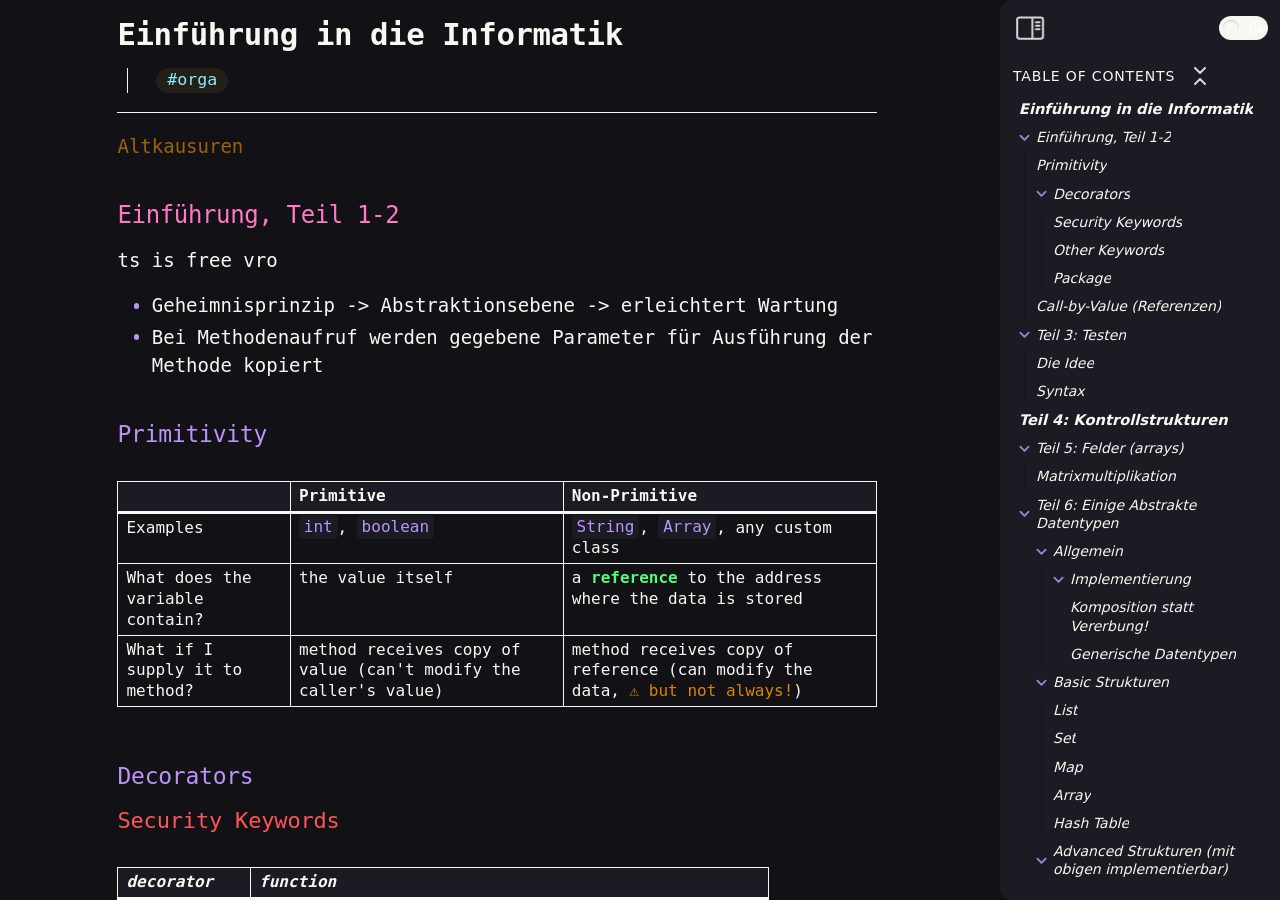
==== HTML Exports/260201/einführung-in-die-informatik.html @ 02cdfb34 "vault backup: 2026-02-01 22:22:24" ====
<!DOCTYPE html> <html lang="en"><head>
<title>Einführung in die Informatik</title>
<base href=".">
<meta name="pathname" content="einführung-in-die-informatik.html">
<meta name="description" content="index - Einführung in die Informatik">
<meta property="og:title" content="Einführung in die Informatik">
<meta property="og:description" content="index - Einführung in die Informatik">
<meta property="og:type" content="website">
<meta property="og:url" content="einführung-in-die-informatik.html">
<meta property="og:image" content="attachments/pasted-image-20260131162811.png">
<meta charset="UTF-8"><meta property="og:site_name" content="index"><meta name="viewport" content="width=device-width, initial-scale=1.0, user-scalable=yes, minimum-scale=1.0, maximum-scale=5.0"><link rel="alternate" type="application/rss+xml" title="RSS Feed" href="site-lib/rss.xml"><script async="" id="webpage-script" src="site-lib/scripts/webpage.js" onload="this.onload=null;this.setAttribute(&quot;loaded&quot;, &quot;true&quot;)"></script><link rel="icon" href="site-lib/media/favicon.ico"><link rel="stylesheet" href="site-lib/styles/obsidian.css"><link rel="stylesheet" href="site-lib/styles/theme.css"><link rel="preload" href="site-lib/styles/global-variable-styles.css" as="style" onload="this.onload=null;this.rel='stylesheet'"><noscript><link rel="stylesheet" href="site-lib/styles/global-variable-styles.css"></noscript><link rel="preload" href="site-lib/styles/main-styles.css" as="style" onload="this.onload=null;this.rel='stylesheet'"><noscript><link rel="stylesheet" href="site-lib/styles/main-styles.css"></noscript><style>body{--line-width:40em;--line-width-adaptive:40em;--file-line-width:40em;--sidebar-width:min(20em, 80vw);--collapse-arrow-size:11px;--tree-vertical-spacing:1.3em;--sidebar-margin:12px}:root{background-color:#202124}.sidebar{height:100%;font-size:14px;z-index:10;min-width:calc(var(--sidebar-width) + var(--divider-width-hover));max-width:calc(var(--sidebar-width) + var(--divider-width-hover));position:relative;overflow:hidden;overflow:clip;transition:min-width ease-in-out,max-width ease-in-out;transition-duration:.2s;contain:size}#left-sidebar{left:0}#right-sidebar{right:0}.sidebar.is-collapsed{min-width:0;max-width:0}.sidebar.floating{position:absolute}.sidebar .leaf-content{height:100%;min-width:calc(var(--sidebar-width) - var(--divider-width-hover));top:0;padding:var(--sidebar-margin);padding-top:4em;line-height:var(--line-height-tight);background-color:var(--background-secondary);transition:background-color,border-right,border-left,box-shadow;transition-duration:var(--color-fade-speed);transition-timing-function:ease-in-out;position:absolute;display:flex;flex-direction:column}.sidebar:not(.is-collapsed) .leaf-content{min-width:calc(max(100%,var(--sidebar-width)) - 3px);max-width:calc(max(100%,var(--sidebar-width)) - 3px)}#left-sidebar-content{left:0;border-top-right-radius:var(--radius-l);border-bottom-right-radius:var(--radius-l)}#right-sidebar-content{right:0;border-top-left-radius:var(--radius-l);border-bottom-left-radius:var(--radius-l)}.sidebar #left-sidebar-content,.sidebar #right-sidebar-content{contain:none!important;container-type:normal!important;animation:none!important}.sidebar:has(.leaf-content:empty):has(.topbar-content:empty){display:none}.sidebar-topbar{height:calc(2.3em + 2 * var(--sidebar-margin));width:var(--sidebar-width);padding:var(--sidebar-margin);z-index:1;position:fixed;display:flex;align-items:center;transition:width ease-in-out;transition-duration:inherit}.sidebar.is-collapsed .sidebar-topbar{width:calc(2.3em + var(--sidebar-margin) * 2)}.sidebar .sidebar-topbar.is-collapsed{width:0}#left-sidebar .sidebar-topbar{left:0;flex-direction:row;border-top-right-radius:var(--radius-l)}#right-sidebar .sidebar-topbar{right:0;flex-direction:row-reverse;border-top-left-radius:var(--radius-l)}#left-sidebar .topbar-content{margin-right:calc(2.3em + var(--sidebar-margin));flex-direction:row}#right-sidebar .topbar-content{margin-left:calc(2.3em + var(--sidebar-margin));flex-direction:row-reverse}.topbar-content{overflow:hidden visible;overflow:clip visible;width:100%;height:100%;display:flex;align-items:center;transition:inherit}.sidebar.is-collapsed .topbar-content{width:0;transition:inherit}.clickable-icon.sidebar-collapse-icon{background-color:transparent;color:var(--icon-color-focused);padding:2px!important;margin:0!important;height:100%!important;width:2.3em!important;margin-inline:0.14em!important;position:absolute}#left-sidebar .clickable-icon.sidebar-collapse-icon{transform:rotateY(180deg);right:var(--sidebar-margin)}#right-sidebar .clickable-icon.sidebar-collapse-icon{transform:rotateY(180deg);left:var(--sidebar-margin)}.clickable-icon.sidebar-collapse-icon svg.svg-icon{width:100%;height:100%}.feature-title{margin-left:1px;text-transform:uppercase;letter-spacing:.06em;margin-top:.75em;margin-bottom:.75em}.feature-header{display:flex;align-items:center;padding-top:0;font-size:1em;padding-left:0}body.floating-sidebars .sidebar{position:absolute}body{transition:background-color var(--color-fade-speed) ease-in-out}#navbar:not(:empty){display:flex;align-items:center;justify-content:space-between;padding:.5em 1em;width:100%}#main{display:flex;flex-direction:column;height:100%;width:100%;align-items:stretch;justify-content:center}#main-horizontal{display:flex;flex-direction:row;flex-grow:1;width:100%;align-items:stretch;justify-content:center}#center-content{flex-basis:100%;max-width:100%;width:100%;height:100%;display:flex;flex-direction:column;align-items:center;transition:opacity .2s ease-in-out;contain:inline-size}.hide{opacity:0!important;transition:opacity .2s ease-in-out;pointer-events:none}#center-content>.obsidian-document{padding-left:2em;padding-right:1em;margin-bottom:0;width:100%;width:-webkit-fill-available;width:-moz-available;width:fill-available;transition:background-color var(--color-fade-speed) ease-in-out;border-top-right-radius:var(--window-radius,var(--radius-m));border-top-left-radius:var(--window-radius,var(--radius-m));overflow-x:hidden!important;overflow-y:auto!important;display:flex!important;flex-direction:column!important;align-items:center!important;contain:inline-size}body #center-content>.obsidian-document>.markdown-preview-sizer{padding-bottom:80vh;width:100%;max-width:var(--line-width);flex-basis:var(--line-width);transition:background-color var(--color-fade-speed) ease-in-out;contain:inline-size}#center-content>.obsidian-document>div{width:100%!important;transition:background-color var(--color-fade-speed) ease-in-out;contain:inline-size}#center-content>.obsidian-document:not([data-type=markdown]).embed{display:flex;padding:1em;height:100%;width:100%;align-items:center;justify-content:center}#center-content>.obsidian-document:not([data-type=markdown]).embed>*{max-width:100%;max-height:100%;object-fit:contain}:not(h1,h2,h3,h4,h5,h6,li):has(> :is(.math,table)){overflow-x:auto!important}#center-content>.obsidian-document:not([data-type=markdown]){overflow-x:auto;contain:content;padding:0;margin:0;height:100%}.obsidian-document[data-type=attachment]{display:flex;flex-direction:column;align-items:center;justify-content:center;height:100%;width:100%}.obsidian-document[data-type=attachment]>*{outline:0;border:none;box-shadow:none}.obsidian-document[data-type=attachment] :is(img){max-width:90%;max-height:90%;object-fit:contain}.obsidian-document[data-type=attachment]>:is(audio){width:100%;max-width:min(90%,var(--line-width))}.obsidian-document[data-type=attachment]>:is(embed,iframe,video){width:100%;height:100%;max-width:100%;max-height:100%;object-fit:contain}.canvas-wrapper>:is(.header,.footer){z-index:100;position:absolute;display:flex;justify-content:center;flex-direction:column;width:100%;align-items:center}.scroll-highlight{position:absolute;width:100%;height:100%;pointer-events:none;z-index:1000;background-color:hsla(var(--color-accent-hsl),.25);opacity:0;padding:1em;inset:50%;translate:-50% -50%;border-radius:var(--radius-s)}</style><script defer="">async function loadIncludes(){let e=document.querySelectorAll("link[itemprop='include']");for(const t of e){let e=t.getAttribute("href");try{let o="";if(e.startsWith("https:")||e.startsWith("http:")||"file:"!=window.location.protocol){const n=await fetch(e);if(!n.ok){console.log("Could not include file: "+e),t?.remove();continue}o=await n.text()}else{const t=document.getElementById(btoa(encodeURI(e)));if(t){const e=JSON.parse(decodeURI(atob(t.getAttribute("value")??"")));o=e?.data??""}}let n=document.createRange().createContextualFragment(o);t.before(n),t.remove(),console.log("Included text: "+o),console.log("Included file: "+e)}catch(o){t?.remove(),console.log("Could not include file: "+e,o);continue}}}document.addEventListener("DOMContentLoaded",(()=>{loadIncludes()}));let isFileProtocol="file:"==location.protocol;function waitLoadScripts(e,t){let o=e.map((e=>document.getElementById(e+"-script")));!function e(n){let l=o[n],c=n+1;l?(l&&"true"!=l.getAttribute("loaded")||n<o.length&&e(c),n<o.length&&l.addEventListener("load",(()=>e(c)))):n<o.length?e(c):t()}(0)}</script></head><body class="publish css-settings-manager styled-scrollbars show-inline-title show-ribbon is-focused"><script defer="">let theme=localStorage.getItem("theme")||(window.matchMedia("(prefers-color-scheme: dark)").matches?"dark":"light");"dark"==theme?(document.body.classList.add("theme-dark"),document.body.classList.remove("theme-light")):(document.body.classList.add("theme-light"),document.body.classList.remove("theme-dark")),window.innerWidth<480?document.body.classList.add("is-phone"):window.innerWidth<768?document.body.classList.add("is-tablet"):window.innerWidth<1024?document.body.classList.add("is-small-screen"):document.body.classList.add("is-large-screen")</script><div class="parsed-feature-container" style="display: contents;"><link itemprop="include" href="site-lib/html/custom-head-content-content.html"></div><div id="main"><div id="navbar"></div><div id="main-horizontal"><div id="left-content" class="leaf" style="--sidebar-width: var(--sidebar-width-left);"><div id="left-sidebar" class="sidebar"><div class="sidebar-handle"></div><div class="sidebar-topbar"><div class="topbar-content"></div><div class="clickable-icon sidebar-collapse-icon"><svg xmlns="http://www.w3.org/2000/svg" width="100%" height="100%" viewBox="0 0 24 24" fill="none" stroke="currentColor" stroke-width="3" stroke-linecap="round" stroke-linejoin="round" class="svg-icon"><path d="M21 3H3C1.89543 3 1 3.89543 1 5V19C1 20.1046 1.89543 21 3 21H21C22.1046 21 23 20.1046 23 19V5C23 3.89543 22.1046 3 21 3Z"></path><path d="M10 4V20"></path><path d="M4 7H7"></path><path d="M4 10H7"></path><path d="M4 13H7"></path></svg></div></div><div class="sidebar-content-wrapper"><div id="left-sidebar-content" class="leaf-content"></div></div><script defer="">let ls = document.querySelector("#left-sidebar"); ls.classList.toggle("is-collapsed", window.innerWidth < 768); ls.style.setProperty("--sidebar-width", localStorage.getItem("sidebar-left-width"));</script></div></div><div id="center-content" class="leaf"><div class="obsidian-document markdown-preview-view markdown-rendered node-insert-event allow-fold-headings allow-fold-lists show-indentation-guide is-readable-line-width" data-type="markdown"><style id="MJX-CHTML-styles"></style><pre class="frontmatter language-yaml" style="display: none;"><code class="language-yaml is-loaded"><span class="token key atrule">tags</span><span class="token punctuation">:</span> orga
<span class="token key atrule">fertig</span><span class="token punctuation">:</span> <span class="token boolean important">false</span>
<span class="token key atrule">klausur</span><span class="token punctuation">:</span> <span class="token datetime number">2026-02-09T00:00:00.000Z</span>
<span class="token key atrule">moodle</span><span class="token punctuation">:</span> <span class="token string">"[[https://eidi.tum.sexy]]"</span>
<span class="token key atrule">semester</span><span class="token punctuation">:</span> <span class="token number">1</span></code><button class="copy-code-button"><svg xmlns="http://www.w3.org/2000/svg" width="24" height="24" viewBox="0 0 24 24" fill="none" stroke="currentColor" stroke-width="2" stroke-linecap="round" stroke-linejoin="round" class="svg-icon lucide-copy"><rect x="8" y="8" width="14" height="14" rx="2" ry="2"></rect><path d="M4 16c-1.1 0-2-.9-2-2V4c0-1.1.9-2 2-2h10c1.1 0 2 .9 2 2"></path></svg></button></pre><div class="markdown-preview-sizer markdown-preview-section"><div class="header"><h1 class="page-title heading inline-title" id="Einführung_in_die_Informatik_0">Einführung in die Informatik</h1><div class="data-bar"></div></div><div class="markdown-preview-pusher" style="width: 1px; height: 0.1px; margin-bottom: 0px;"></div><div class="el-p"><p dir="auto"><a data-href="Altkausuren" href="module/semester-1/eidi/altkausuren.html" class="internal-link" target="_self" rel="noopener nofollow">Altkausuren</a></p></div><div class="el-h1"><h1 data-heading="Einführung, Teil 1-2" dir="auto" class="heading" id="Einführung,_Teil_1-2_0"><span class="heading-collapse-indicator collapse-indicator collapse-icon"><svg xmlns="http://www.w3.org/2000/svg" width="24" height="24" viewBox="0 0 24 24" fill="none" stroke="currentColor" stroke-width="2" stroke-linecap="round" stroke-linejoin="round" class="svg-icon right-triangle"><path d="M3 8L12 17L21 8"></path></svg></span>Einführung, Teil 1-2</h1></div><div class="el-p"><p dir="auto">ts is free vro</p></div><div class="el-ul"><ul class="has-list-bullet">
<li data-line="0" dir="auto"><span class="list-bullet"></span>Geheimnisprinzip -&gt; Abstraktionsebene -&gt; erleichtert Wartung</li>
<li data-line="1" dir="auto"><span class="list-bullet"></span>Bei Methodenaufruf werden gegebene Parameter für Ausführung der Methode kopiert</li>
</ul></div><div class="el-h2"><h2 data-heading="Primitivity" dir="auto" class="heading" id="Primitivity_0"><span class="heading-collapse-indicator collapse-indicator collapse-icon"><svg xmlns="http://www.w3.org/2000/svg" width="24" height="24" viewBox="0 0 24 24" fill="none" stroke="currentColor" stroke-width="2" stroke-linecap="round" stroke-linejoin="round" class="svg-icon right-triangle"><path d="M3 8L12 17L21 8"></path></svg></span>Primitivity</h2></div><div class="el-table" dir="auto" style="overflow-x: auto;"><table>
<thead>
<tr>
<th dir="auto"></th>
<th dir="ltr">Primitive</th>
<th dir="ltr">Non-Primitive</th>
</tr>
</thead>
<tbody>
<tr>
<td dir="ltr">Examples</td>
<td dir="ltr"><code>int</code>, <code>boolean</code></td>
<td dir="ltr"><code>String</code>, <code>Array</code>, any custom class</td>
</tr>
<tr>
<td dir="ltr">What does the variable contain?</td>
<td dir="ltr">the value itself</td>
<td dir="ltr">a <strong>reference</strong> to the address where the data is stored</td>
</tr>
<tr>
<td dir="ltr">What if I supply it to method?</td>
<td dir="ltr">method receives copy of value (can't modify the caller's value)</td>
<td dir="ltr">method receives copy of reference (can modify the data, <a data-tooltip-position="top" aria-label="Call-by-Value (Referenzen)" data-href="#Call-by-Value (Referenzen)" href="einführung-in-die-informatik.html#Call-by-Value_(Referenzen)_0" class="internal-link" target="_self" rel="noopener nofollow">⚠️ but not always!</a>)</td>
</tr>
</tbody>
</table></div><div class="el-h2"><h2 data-heading="Decorators" dir="auto" class="heading" id="Decorators_0"><span class="heading-collapse-indicator collapse-indicator collapse-icon"><svg xmlns="http://www.w3.org/2000/svg" width="24" height="24" viewBox="0 0 24 24" fill="none" stroke="currentColor" stroke-width="2" stroke-linecap="round" stroke-linejoin="round" class="svg-icon right-triangle"><path d="M3 8L12 17L21 8"></path></svg></span>Decorators</h2></div><div class="el-h3"><h3 data-heading="Security Keywords" dir="auto" class="heading" id="Security_Keywords_0"><span class="heading-collapse-indicator collapse-indicator collapse-icon"><svg xmlns="http://www.w3.org/2000/svg" width="24" height="24" viewBox="0 0 24 24" fill="none" stroke="currentColor" stroke-width="2" stroke-linecap="round" stroke-linejoin="round" class="svg-icon right-triangle"><path d="M3 8L12 17L21 8"></path></svg></span>Security Keywords</h3></div><div class="el-table" dir="ltr" style="overflow-x: auto;"><table>
<thead>
<tr>
<th dir="ltr"><em>decorator</em></th>
<th dir="ltr"><em>function</em></th>
</tr>
</thead>
<tbody>
<tr>
<td dir="ltr"><code>public</code></td>
<td dir="ltr">accessible from everywhere</td>
</tr>
<tr>
<td dir="ltr"><code>private</code></td>
<td dir="ltr">accessible from within class</td>
</tr>
<tr>
<td dir="ltr"><code>protected</code></td>
<td dir="ltr">accessible from within class, subclasses and <a data-tooltip-position="top" aria-label="Package" data-href="#Package" href="einführung-in-die-informatik.html#Package_0" class="internal-link" target="_self" rel="noopener nofollow">package</a></td>
</tr>
<tr>
<td dir="ltr">[no keyword]</td>
<td dir="ltr">like <code>protected</code> but no access from outside <a data-tooltip-position="top" aria-label="Package" data-href="#Package" href="einführung-in-die-informatik.html#Package_0" class="internal-link" target="_self" rel="noopener nofollow">package</a></td>
</tr>
</tbody>
</table></div><div class="el-h3"><h3 data-heading="Other Keywords" dir="auto" class="heading" id="Other_Keywords_0"><span class="heading-collapse-indicator collapse-indicator collapse-icon"><svg xmlns="http://www.w3.org/2000/svg" width="24" height="24" viewBox="0 0 24 24" fill="none" stroke="currentColor" stroke-width="2" stroke-linecap="round" stroke-linejoin="round" class="svg-icon right-triangle"><path d="M3 8L12 17L21 8"></path></svg></span>Other Keywords</h3></div><div class="el-table" dir="ltr" style="overflow-x: auto;"><table>
<thead>
<tr>
<th dir="ltr"><em>decorator</em></th>
<th dir="ltr"><em>function</em></th>
</tr>
</thead>
<tbody>
<tr>
<td dir="ltr"><code>abstract</code></td>
<td dir="ltr">- methods declared without implementation<br>- classes that can never have objects (see also: <a data-tooltip-position="top" aria-label="Abstraktion/ Interface s" data-href="#Abstraktion/ Interface s" href="#Abstraktion/ Interface s" class="internal-link" target="_self" rel="noopener nofollow">Interfaces</a>)<br>- all classes that contain abstract methods <strong>must</strong> be abstract</td>
</tr>
<tr>
<td dir="ltr"><code>final</code></td>
<td dir="ltr">- for variables -&gt; constant values (can't be modified during runtime)<br>  - for <a data-tooltip-position="top" aria-label="Primitivity" data-href="#Primitivity" href="einführung-in-die-informatik.html#Primitivity_0" class="internal-link" target="_self" rel="noopener nofollow">non-primitives</a>, only the reference is <code>final</code>, not the data it points at<br>- for classes -&gt; cannot be&nbsp;<strong><a data-tooltip-position="top" aria-label="Abstraktion/ Interface s" data-href="#Abstraktion/ Interface s" href="#Abstraktion/ Interface s" class="internal-link" target="_self" rel="noopener nofollow">inherited</a></strong></td>
</tr>
</tbody>
</table></div><div class="el-h3"><h3 data-heading="Package" dir="auto" class="heading" id="Package_0"><span class="heading-collapse-indicator collapse-indicator collapse-icon"><svg xmlns="http://www.w3.org/2000/svg" width="24" height="24" viewBox="0 0 24 24" fill="none" stroke="currentColor" stroke-width="2" stroke-linecap="round" stroke-linejoin="round" class="svg-icon right-triangle"><path d="M3 8L12 17L21 8"></path></svg></span>Package</h3></div><div class="el-p"><p dir="auto">normalerweise file, aber gibt keyword für mehr</p></div><div class="el-h2"><h2 data-heading="Call-by-Value (Referenzen)" dir="auto" class="heading" id="Call-by-Value_(Referenzen)_0"><span class="heading-collapse-indicator collapse-indicator collapse-icon"><svg xmlns="http://www.w3.org/2000/svg" width="24" height="24" viewBox="0 0 24 24" fill="none" stroke="currentColor" stroke-width="2" stroke-linecap="round" stroke-linejoin="round" class="svg-icon right-triangle"><path d="M3 8L12 17L21 8"></path></svg></span>Call-by-Value (Referenzen)</h2></div><div class="el-p"><p dir="auto">Bei <a data-tooltip-position="top" aria-label="Primitivity" data-href="#Primitivity" href="einführung-in-die-informatik.html#Primitivity_0" class="internal-link" target="_self" rel="noopener nofollow">Non-Primitive</a> Methodenargumenten übergibt Java <strong>Kopien der Referenz</strong>. Modifizierung des Objekts (z.B. <code>arr[0]=1</code>) ändert das <strong>Original-Objekt im Heap</strong>. Reassignment der Variable auf (neues) Objekt (z.B. <code>arr = new int[1]</code>) ändert nur die <strong>lokale Kopie</strong> der Referenz und hat außen keine Auswirkung.</p></div><div class="el-h1"><h1 data-heading="Teil 3: Testen" dir="auto" class="heading" id="Teil_3_Testen_0"><span class="heading-collapse-indicator collapse-indicator collapse-icon"><svg xmlns="http://www.w3.org/2000/svg" width="24" height="24" viewBox="0 0 24 24" fill="none" stroke="currentColor" stroke-width="2" stroke-linecap="round" stroke-linejoin="round" class="svg-icon right-triangle"><path d="M3 8L12 17L21 8"></path></svg></span>Teil 3: Testen</h1></div><div class="el-h2"><h2 data-heading="Die Idee" dir="auto" class="heading" id="Die_Idee_0"><span class="heading-collapse-indicator collapse-indicator collapse-icon"><svg xmlns="http://www.w3.org/2000/svg" width="24" height="24" viewBox="0 0 24 24" fill="none" stroke="currentColor" stroke-width="2" stroke-linecap="round" stroke-linejoin="round" class="svg-icon right-triangle"><path d="M3 8L12 17L21 8"></path></svg></span>Die Idee</h2></div><div class="el-p"><p dir="auto">Die Idee (bei Unit-Tests, eigentlich gibts auch noch andere wie z.B. Implementation Tests aber nicht Stoff) ist folgende:<br>
Wir zerhacken unseren Code in die minimalen Bestandteile, idealerweise Funktionen ohne Side-Effects (nur Input und Output) und schreiben für jeden Tests, bei denen wir Inputs providen und einen bestimmten Output dafür erwarten. So wissen wir direkt, wo genau der Fehler liegt. Wir schreiben sowohl Tests für das <strong>Base-Case</strong> (erwartbare Inputs), als auch für <strong>Edge Cases</strong> (weniger erwartbare Inputs). Eine gute Weise die Test-Cases zu strukturieren sind sogenannte Testklassen, bei denen man mit einer Reihe von Fallunterscheidungen alle möglichen Kombinationen und so alle Situationen abdeckt.</p></div><div class="el-div"><div data-callout-metadata="" data-callout-fold="" data-callout="info" class="callout"><div class="callout-title" dir="auto"><div class="callout-icon"><svg xmlns="http://www.w3.org/2000/svg" width="24" height="24" viewBox="0 0 24 24" fill="none" stroke="currentColor" stroke-width="2" stroke-linecap="round" stroke-linejoin="round" class="svg-icon lucide-info"><circle cx="12" cy="12" r="10"></circle><path d="M12 16v-4"></path><path d="M12 8h.01"></path></svg></div><div class="callout-title-inner">Welcome to Reality</div></div><div class="callout-content">
<p dir="auto">Meistens geht das mit dem Zerhacken nicht so schön, weil viele Methoden in der echten Welt inheränt Side-Effects haben (außer man ist auf Hascell-FP-Trip). Ich muss z.B. auf Arbeit oft Unit Tests schreiben für Methoden die auf ne DB zugreifen. Oder die Methode ist abgesehen von den Parametern noch von anderem Stuff abhängig, wie z.B. Datum. Hier braucht man dann Mocking, wodurch man versucht, möglichst nur die Methode im Test zu testen und alles andere zu imitieren und damit abzuschotten.</p>
</div></div></div><div class="el-h2"><h2 data-heading="Syntax" dir="auto" class="heading" id="Syntax_0"><span class="heading-collapse-indicator collapse-indicator collapse-icon"><svg xmlns="http://www.w3.org/2000/svg" width="24" height="24" viewBox="0 0 24 24" fill="none" stroke="currentColor" stroke-width="2" stroke-linecap="round" stroke-linejoin="round" class="svg-icon right-triangle"><path d="M3 8L12 17L21 8"></path></svg></span>Syntax</h2></div><div class="el-pre"><pre><code data-line="0">@Test                                 // Test annotation
public void testSortLengths(){
	// Tests for Bit-Flip-Protection
    int a = 6;
    int b = 7;
    int c = a+b;
    assertEquals(c,13);               // assert-Keyword (there's a bunch)
}
</code><button class="copy-code-button"><svg xmlns="http://www.w3.org/2000/svg" width="24" height="24" viewBox="0 0 24 24" fill="none" stroke="currentColor" stroke-width="2" stroke-linecap="round" stroke-linejoin="round" class="svg-icon lucide-copy"><rect x="8" y="8" width="14" height="14" rx="2" ry="2"></rect><path d="M4 16c-1.1 0-2-.9-2-2V4c0-1.1.9-2 2-2h10c1.1 0 2 .9 2 2"></path></svg></button></pre></div><div class="el-div"><div data-callout-metadata="" data-callout-fold="" data-callout="danger" class="callout"><div class="callout-title" dir="auto"><div class="callout-icon"><svg xmlns="http://www.w3.org/2000/svg" width="24" height="24" viewBox="0 0 24 24" fill="none" stroke="currentColor" stroke-width="2" stroke-linecap="round" stroke-linejoin="round" class="svg-icon lucide-zap"><path d="M4 14a1 1 0 0 1-.78-1.63l9.9-10.2a.5.5 0 0 1 .86.46l-1.92 6.02A1 1 0 0 0 13 10h7a1 1 0 0 1 .78 1.63l-9.9 10.2a.5.5 0 0 1-.86-.46l1.92-6.02A1 1 0 0 0 11 14z"></path></svg></div><div class="callout-title-inner">Niemals <a data-tooltip-position="top" aria-label="Primitivity" data-href="#Primitivity" href="einführung-in-die-informatik.html#Primitivity_0" class="internal-link" target="_self" rel="noopener nofollow">Non-Primitives</a> mit <code>==</code> oder <code>assertEquals</code> vergleichen!</div></div><div class="callout-content">
<p dir="auto">Dann vergleichst du nur deren Referenzen du <mark>Dulli</mark>. Mach einfach <code>assert(true, obj1.equals(obj2))</code> du <mark>Dulli</mark>.</p>
</div></div></div><div class="el-h1"><h1 data-heading="Teil 4: Kontrollstrukturen" dir="auto" class="heading" id="Teil_4_Kontrollstrukturen_0"><span class="heading-collapse-indicator collapse-indicator collapse-icon"><svg xmlns="http://www.w3.org/2000/svg" width="24" height="24" viewBox="0 0 24 24" fill="none" stroke="currentColor" stroke-width="2" stroke-linecap="round" stroke-linejoin="round" class="svg-icon right-triangle"><path d="M3 8L12 17L21 8"></path></svg></span>Teil 4: Kontrollstrukturen</h1></div><div class="el-p"><p dir="auto">broooo free</p></div><div class="el-h1"><h1 data-heading="Teil 5: Felder (arrays)" dir="auto" class="heading" id="Teil_5_Felder_(arrays)_0"><span class="heading-collapse-indicator collapse-indicator collapse-icon"><svg xmlns="http://www.w3.org/2000/svg" width="24" height="24" viewBox="0 0 24 24" fill="none" stroke="currentColor" stroke-width="2" stroke-linecap="round" stroke-linejoin="round" class="svg-icon right-triangle"><path d="M3 8L12 17L21 8"></path></svg></span>Teil 5: Felder (arrays)</h1></div><div class="el-p"><p dir="auto">auch free außer</p></div><div class="el-h2"><h2 data-heading="Matrixmultiplikation" dir="auto" class="heading" id="Matrixmultiplikation_0"><span class="heading-collapse-indicator collapse-indicator collapse-icon"><svg xmlns="http://www.w3.org/2000/svg" width="24" height="24" viewBox="0 0 24 24" fill="none" stroke="currentColor" stroke-width="2" stroke-linecap="round" stroke-linejoin="round" class="svg-icon right-triangle"><path d="M3 8L12 17L21 8"></path></svg></span>Matrixmultiplikation</h2></div><div class="el-pre"><pre><code data-line="0">for i in zeilen:
	for j in spalten:
		skalarprodukt(i,j)
		
skalarprodukt(a,b):
	for i,j in a,b:
		output+= i*j
</code><button class="copy-code-button"><svg xmlns="http://www.w3.org/2000/svg" width="24" height="24" viewBox="0 0 24 24" fill="none" stroke="currentColor" stroke-width="2" stroke-linecap="round" stroke-linejoin="round" class="svg-icon lucide-copy"><rect x="8" y="8" width="14" height="14" rx="2" ry="2"></rect><path d="M4 16c-1.1 0-2-.9-2-2V4c0-1.1.9-2 2-2h10c1.1 0 2 .9 2 2"></path></svg></button></pre></div><div class="el-h1"><h1 data-heading="Teil 6: Einige Abstrakte Datentypen" dir="auto" class="heading" id="Teil_6_Einige_Abstrakte_Datentypen_0"><span class="heading-collapse-indicator collapse-indicator collapse-icon"><svg xmlns="http://www.w3.org/2000/svg" width="24" height="24" viewBox="0 0 24 24" fill="none" stroke="currentColor" stroke-width="2" stroke-linecap="round" stroke-linejoin="round" class="svg-icon right-triangle"><path d="M3 8L12 17L21 8"></path></svg></span>Teil 6: Einige Abstrakte Datentypen</h1></div><div class="el-h2"><h2 data-heading="Allgemein" dir="auto" class="heading" id="Allgemein_0"><span class="heading-collapse-indicator collapse-indicator collapse-icon"><svg xmlns="http://www.w3.org/2000/svg" width="24" height="24" viewBox="0 0 24 24" fill="none" stroke="currentColor" stroke-width="2" stroke-linecap="round" stroke-linejoin="round" class="svg-icon right-triangle"><path d="M3 8L12 17L21 8"></path></svg></span>Allgemein</h2></div><div class="el-h3"><h3 data-heading="Implementierung" dir="auto" class="heading" id="Implementierung_0"><span class="heading-collapse-indicator collapse-indicator collapse-icon"><svg xmlns="http://www.w3.org/2000/svg" width="24" height="24" viewBox="0 0 24 24" fill="none" stroke="currentColor" stroke-width="2" stroke-linecap="round" stroke-linejoin="round" class="svg-icon right-triangle"><path d="M3 8L12 17L21 8"></path></svg></span>Implementierung</h3></div><div class="el-h4"><h4 data-heading="Komposition statt Vererbung!" dir="auto" class="heading" id="Komposition_statt_Vererbung!_0"><span class="heading-collapse-indicator collapse-indicator collapse-icon"><svg xmlns="http://www.w3.org/2000/svg" width="24" height="24" viewBox="0 0 24 24" fill="none" stroke="currentColor" stroke-width="2" stroke-linecap="round" stroke-linejoin="round" class="svg-icon right-triangle"><path d="M3 8L12 17L21 8"></path></svg></span>Komposition statt Vererbung!</h4></div><div class="el-p"><p dir="auto">Wird eine Datenstruktur A durch Nutzung einer anderen Struktur B implementiert, ist <strong>Vererbung (<code>A extends B</code>) suboptimal</strong>, da B nicht <strong>gekapselt</strong> bleibt (Bsp: <code>Stack extends ArrayList</code> erbt <code>add(0,x)</code>, was <strong>LIFO bricht</strong>). Durch <strong>Komposition</strong> (B als Attribut) bleibt man <strong>flexibel</strong>, falls B später gegen eine andere Struktur ausgetauscht werden soll.</p></div><div class="el-h4"><h4 data-heading="Generische Datentypen" dir="auto" class="heading" id="Generische_Datentypen_0"><span class="heading-collapse-indicator collapse-indicator collapse-icon"><svg xmlns="http://www.w3.org/2000/svg" width="24" height="24" viewBox="0 0 24 24" fill="none" stroke="currentColor" stroke-width="2" stroke-linecap="round" stroke-linejoin="round" class="svg-icon right-triangle"><path d="M3 8L12 17L21 8"></path></svg></span>Generische Datentypen</h4></div><div class="el-p"><p dir="auto">Die generische Form <strong><code>A&lt;B&gt;</code></strong> macht primär dann Sinn, wenn B den <strong>Typ der in A gespeicherten Elemente</strong> definiert (z.B. eine Liste von B-Objekten).</p></div><div class="el-h2"><h2 data-heading="Basic Strukturen" dir="auto" class="heading" id="Basic_Strukturen_0"><span class="heading-collapse-indicator collapse-indicator collapse-icon"><svg xmlns="http://www.w3.org/2000/svg" width="24" height="24" viewBox="0 0 24 24" fill="none" stroke="currentColor" stroke-width="2" stroke-linecap="round" stroke-linejoin="round" class="svg-icon right-triangle"><path d="M3 8L12 17L21 8"></path></svg></span>Basic Strukturen</h2></div><div class="el-p"><p dir="auto"><a data-href="Collections" href="module/semester-1/eidi/collections.html" class="internal-link" target="_self" rel="noopener nofollow">Collections</a></p></div><div class="el-h3"><h3 data-heading="List" dir="auto" class="heading" id="List_0"><span class="heading-collapse-indicator collapse-indicator collapse-icon"><svg xmlns="http://www.w3.org/2000/svg" width="24" height="24" viewBox="0 0 24 24" fill="none" stroke="currentColor" stroke-width="2" stroke-linecap="round" stroke-linejoin="round" class="svg-icon right-triangle"><path d="M3 8L12 17L21 8"></path></svg></span>List</h3></div><div class="el-p"><p dir="auto"><a data-href="Linked List" href="module/semester-1/eidi/linked-list.html" class="internal-link" target="_self" rel="noopener nofollow">Linked List</a></p></div><div class="el-h3"><h3 data-heading="Set" dir="auto" class="heading" id="Set_0"><span class="heading-collapse-indicator collapse-indicator collapse-icon"><svg xmlns="http://www.w3.org/2000/svg" width="24" height="24" viewBox="0 0 24 24" fill="none" stroke="currentColor" stroke-width="2" stroke-linecap="round" stroke-linejoin="round" class="svg-icon right-triangle"><path d="M3 8L12 17L21 8"></path></svg></span>Set</h3></div><div class="el-h3"><h3 data-heading="Map" dir="auto" class="heading" id="Map_0"><span class="heading-collapse-indicator collapse-indicator collapse-icon"><svg xmlns="http://www.w3.org/2000/svg" width="24" height="24" viewBox="0 0 24 24" fill="none" stroke="currentColor" stroke-width="2" stroke-linecap="round" stroke-linejoin="round" class="svg-icon right-triangle"><path d="M3 8L12 17L21 8"></path></svg></span>Map</h3></div><div class="el-h3"><h3 data-heading="[[Array]]" dir="auto" class="heading" id="[[Array]]_0"><span class="heading-collapse-indicator collapse-indicator collapse-icon"><svg xmlns="http://www.w3.org/2000/svg" width="24" height="24" viewBox="0 0 24 24" fill="none" stroke="currentColor" stroke-width="2" stroke-linecap="round" stroke-linejoin="round" class="svg-icon right-triangle"><path d="M3 8L12 17L21 8"></path></svg></span><a data-href="Array" href="module/semester-1/eidi/array.html" class="internal-link" target="_self" rel="noopener nofollow">Array</a></h3></div><div class="el-h3"><h3 data-heading="[[Hash Table]]" dir="auto" class="heading" id="[[Hash_Table]]_0"><span class="heading-collapse-indicator collapse-indicator collapse-icon"><svg xmlns="http://www.w3.org/2000/svg" width="24" height="24" viewBox="0 0 24 24" fill="none" stroke="currentColor" stroke-width="2" stroke-linecap="round" stroke-linejoin="round" class="svg-icon right-triangle"><path d="M3 8L12 17L21 8"></path></svg></span><a data-href="Hash Table" href="module/semester-1/eidi/hash-table.html" class="internal-link" target="_self" rel="noopener nofollow">Hash Table</a></h3></div><div class="el-h2"><h2 data-heading="Advanced Strukturen (mit [[#Basic Strukturen|obigen]] implementierbar)" dir="auto" class="heading" id="Advanced_Strukturen_(mit_[[#Basic_Strukturen|obigen]]_implementierbar)_0"><span class="heading-collapse-indicator collapse-indicator collapse-icon"><svg xmlns="http://www.w3.org/2000/svg" width="24" height="24" viewBox="0 0 24 24" fill="none" stroke="currentColor" stroke-width="2" stroke-linecap="round" stroke-linejoin="round" class="svg-icon right-triangle"><path d="M3 8L12 17L21 8"></path></svg></span>Advanced Strukturen (mit <a data-tooltip-position="top" aria-label="Basic Strukturen" data-href="#Basic Strukturen" href="einführung-in-die-informatik.html#Basic_Strukturen_0" class="internal-link" target="_self" rel="noopener nofollow">obigen</a> implementierbar)</h2></div><div class="el-h3"><h3 data-heading="[[Queue]] (FIFO)" dir="auto" class="heading" id="[[Queue]]_(FIFO)_0"><span class="heading-collapse-indicator collapse-indicator collapse-icon"><svg xmlns="http://www.w3.org/2000/svg" width="24" height="24" viewBox="0 0 24 24" fill="none" stroke="currentColor" stroke-width="2" stroke-linecap="round" stroke-linejoin="round" class="svg-icon right-triangle"><path d="M3 8L12 17L21 8"></path></svg></span><a data-href="Queue" href="module/semester-1/eidi/queue.html" class="internal-link" target="_self" rel="noopener nofollow">Queue</a> (FIFO)</h3></div><div class="el-h4"><h4 data-heading="[[Buffers]]" dir="auto" class="heading" id="[[Buffers]]_0"><span class="heading-collapse-indicator collapse-indicator collapse-icon"><svg xmlns="http://www.w3.org/2000/svg" width="24" height="24" viewBox="0 0 24 24" fill="none" stroke="currentColor" stroke-width="2" stroke-linecap="round" stroke-linejoin="round" class="svg-icon right-triangle"><path d="M3 8L12 17L21 8"></path></svg></span><a data-href="Buffers" href="module/semester-1/eidi/buffers.html" class="internal-link" target="_self" rel="noopener nofollow">Buffers</a></h4></div><div class="el-h5"><h5 data-heading="RingBuffer" dir="auto" class="heading" id="RingBuffer_0"><span class="heading-collapse-indicator collapse-indicator collapse-icon"><svg xmlns="http://www.w3.org/2000/svg" width="24" height="24" viewBox="0 0 24 24" fill="none" stroke="currentColor" stroke-width="2" stroke-linecap="round" stroke-linejoin="round" class="svg-icon right-triangle"><path d="M3 8L12 17L21 8"></path></svg></span>RingBuffer</h5></div><div class="el-h3"><h3 data-heading="[[Stack]] (LIFO)" dir="auto" class="heading" id="[[Stack]]_(LIFO)_0"><span class="heading-collapse-indicator collapse-indicator collapse-icon"><svg xmlns="http://www.w3.org/2000/svg" width="24" height="24" viewBox="0 0 24 24" fill="none" stroke="currentColor" stroke-width="2" stroke-linecap="round" stroke-linejoin="round" class="svg-icon right-triangle"><path d="M3 8L12 17L21 8"></path></svg></span><a data-href="Stack" href="module/semester-1/eidi/stack.html" class="internal-link" target="_self" rel="noopener nofollow">Stack</a> (LIFO)</h3></div><div class="el-h2"><h2 data-heading="Sorting Algs" dir="auto" class="heading" id="Sorting_Algs_0"><span class="heading-collapse-indicator collapse-indicator collapse-icon"><svg xmlns="http://www.w3.org/2000/svg" width="24" height="24" viewBox="0 0 24 24" fill="none" stroke="currentColor" stroke-width="2" stroke-linecap="round" stroke-linejoin="round" class="svg-icon right-triangle"><path d="M3 8L12 17L21 8"></path></svg></span>Sorting Algs</h2></div><div class="el-h3"><h3 data-heading="[[Bubble Sort]]" dir="auto" class="heading" id="[[Bubble_Sort]]_0"><span class="heading-collapse-indicator collapse-indicator collapse-icon"><svg xmlns="http://www.w3.org/2000/svg" width="24" height="24" viewBox="0 0 24 24" fill="none" stroke="currentColor" stroke-width="2" stroke-linecap="round" stroke-linejoin="round" class="svg-icon right-triangle"><path d="M3 8L12 17L21 8"></path></svg></span><a data-href="Bubble Sort" href="module/semester-1/eidi/bubble-sort.html" class="internal-link" target="_self" rel="noopener nofollow">Bubble Sort</a></h3></div><div class="el-h4"><h4 data-heading="[[Radix Sort]]" dir="auto" class="heading" id="[[Radix_Sort]]_0"><span class="heading-collapse-indicator collapse-indicator collapse-icon"><svg xmlns="http://www.w3.org/2000/svg" width="24" height="24" viewBox="0 0 24 24" fill="none" stroke="currentColor" stroke-width="2" stroke-linecap="round" stroke-linejoin="round" class="svg-icon right-triangle"><path d="M3 8L12 17L21 8"></path></svg></span><a data-href="Radix Sort" href="module/semester-1/eidi/radix-sort.html" class="internal-link" target="_self" rel="noopener nofollow">Radix Sort</a></h4></div><div class="el-h4"><h4 data-heading="[[Insertion Sort]]" dir="auto" class="heading" id="[[Insertion_Sort]]_0"><span class="heading-collapse-indicator collapse-indicator collapse-icon"><svg xmlns="http://www.w3.org/2000/svg" width="24" height="24" viewBox="0 0 24 24" fill="none" stroke="currentColor" stroke-width="2" stroke-linecap="round" stroke-linejoin="round" class="svg-icon right-triangle"><path d="M3 8L12 17L21 8"></path></svg></span><a data-href="Insertion Sort" href="module/semester-1/eidi/insertion-sort.html" class="internal-link" target="_self" rel="noopener nofollow">Insertion Sort</a></h4></div><div class="el-h4"><h4 data-heading="[[Merge Sort]]" dir="auto" class="heading" id="[[Merge_Sort]]_0"><span class="heading-collapse-indicator collapse-indicator collapse-icon"><svg xmlns="http://www.w3.org/2000/svg" width="24" height="24" viewBox="0 0 24 24" fill="none" stroke="currentColor" stroke-width="2" stroke-linecap="round" stroke-linejoin="round" class="svg-icon right-triangle"><path d="M3 8L12 17L21 8"></path></svg></span><a data-href="Merge Sort" href="module/semester-1/eidi/merge-sort.html" class="internal-link" target="_self" rel="noopener nofollow">Merge Sort</a></h4></div><div class="el-h4"><h4 data-heading="[[Selection Sort]]" dir="auto" class="heading" id="[[Selection_Sort]]_0"><span class="heading-collapse-indicator collapse-indicator collapse-icon"><svg xmlns="http://www.w3.org/2000/svg" width="24" height="24" viewBox="0 0 24 24" fill="none" stroke="currentColor" stroke-width="2" stroke-linecap="round" stroke-linejoin="round" class="svg-icon right-triangle"><path d="M3 8L12 17L21 8"></path></svg></span><a data-href="Selection Sort" href="module/semester-1/eidi/selection-sort.html" class="internal-link" target="_self" rel="noopener nofollow">Selection Sort</a></h4></div><div class="el-h1"><h1 data-heading="Teil 7: Objektorientierung" dir="auto" class="heading" id="Teil_7_Objektorientierung_0"><span class="heading-collapse-indicator collapse-indicator collapse-icon"><svg xmlns="http://www.w3.org/2000/svg" width="24" height="24" viewBox="0 0 24 24" fill="none" stroke="currentColor" stroke-width="2" stroke-linecap="round" stroke-linejoin="round" class="svg-icon right-triangle"><path d="M3 8L12 17L21 8"></path></svg></span>Teil 7: Objektorientierung</h1></div><div class="el-h2"><h2 data-heading="Vererbung" dir="auto" class="heading" id="Vererbung_0"><span class="heading-collapse-indicator collapse-indicator collapse-icon"><svg xmlns="http://www.w3.org/2000/svg" width="24" height="24" viewBox="0 0 24 24" fill="none" stroke="currentColor" stroke-width="2" stroke-linecap="round" stroke-linejoin="round" class="svg-icon right-triangle"><path d="M3 8L12 17L21 8"></path></svg></span>Vererbung</h2></div><div class="el-h2"><h2 data-heading="Polymorphie!" dir="auto" class="heading" id="Polymorphie!_0"><span class="heading-collapse-indicator collapse-indicator collapse-icon"><svg xmlns="http://www.w3.org/2000/svg" width="24" height="24" viewBox="0 0 24 24" fill="none" stroke="currentColor" stroke-width="2" stroke-linecap="round" stroke-linejoin="round" class="svg-icon right-triangle"><path d="M3 8L12 17L21 8"></path></svg></span>Polymorphie!</h2></div><div class="el-p"><p dir="auto"><a data-href="Polymorphie.pdf" href="module/semester-1/eidi/polymorphie.html" class="internal-link" target="_self" rel="noopener nofollow">Polymorphie.pdf</a><br>
<a data-href="Polymorphism" href="module/semester-1/eidi/polymorphism.html" class="internal-link" target="_self" rel="noopener nofollow">Polymorphism</a></p></div><div class="el-h3"><h3 data-heading="Statischer vs. Dynamischer Typ" dir="auto" class="heading" id="Statischer_vs._Dynamischer_Typ_0"><span class="heading-collapse-indicator collapse-indicator collapse-icon"><svg xmlns="http://www.w3.org/2000/svg" width="24" height="24" viewBox="0 0 24 24" fill="none" stroke="currentColor" stroke-width="2" stroke-linecap="round" stroke-linejoin="round" class="svg-icon right-triangle"><path d="M3 8L12 17L21 8"></path></svg></span>Statischer vs. Dynamischer Typ</h3></div><div class="el-p"><p dir="auto">Der <strong>statische Typ</strong> bestimmt die sichtbaren <strong><a data-tooltip-position="top" aria-label="Methodensignatur" data-href="#Methodensignatur" href="einführung-in-die-informatik.html#Methodensignatur_0" class="internal-link" target="_self" rel="noopener nofollow">Methodensignaturen</a></strong> für den Compiler; der <strong>dynamische Typ</strong> bestimmt die ausgeführte <strong>Implementierung</strong> der JVM.</p></div><div class="el-h3"><h3 data-heading="Methodensignatur" dir="auto" class="heading" id="Methodensignatur_0"><span class="heading-collapse-indicator collapse-indicator collapse-icon"><svg xmlns="http://www.w3.org/2000/svg" width="24" height="24" viewBox="0 0 24 24" fill="none" stroke="currentColor" stroke-width="2" stroke-linecap="round" stroke-linejoin="round" class="svg-icon right-triangle"><path d="M3 8L12 17L21 8"></path></svg></span>Methodensignatur</h3></div><div class="el-p"><p dir="auto">Name (nicht Return-Type), Parametertypen und Reihenfolge (nicht Namen)<br>
aka <mark>public static int</mark> <strong>method</strong>(<strong>String </strong><mark>hallo,</mark> <strong>int</strong> <mark>hallo</mark>)</p></div><div class="el-h3"><h3 data-heading="Generics &amp; Bounds" dir="auto" class="heading" id="Generics_&amp;_Bounds_0"><span class="heading-collapse-indicator collapse-indicator collapse-icon"><svg xmlns="http://www.w3.org/2000/svg" width="24" height="24" viewBox="0 0 24 24" fill="none" stroke="currentColor" stroke-width="2" stroke-linecap="round" stroke-linejoin="round" class="svg-icon right-triangle"><path d="M3 8L12 17L21 8"></path></svg></span>Generics &amp; Bounds</h3></div><div class="el-p"><p dir="auto">Bei <code>A&lt;U extends C&gt;</code> ist die Konstruktion <strong><code>new A&lt;C&gt;()</code></strong> erlaubt, da für die Typprüfung und Generics <strong>jede Klasse als Subtyp ihrer selbst</strong> betrachtet wird.</p></div><div class="el-h3"><h3 data-heading="Ambiguity Error" dir="auto" class="heading" id="Ambiguity_Error_0"><span class="heading-collapse-indicator collapse-indicator collapse-icon"><svg xmlns="http://www.w3.org/2000/svg" width="24" height="24" viewBox="0 0 24 24" fill="none" stroke="currentColor" stroke-width="2" stroke-linecap="round" stroke-linejoin="round" class="svg-icon right-triangle"><path d="M3 8L12 17L21 8"></path></svg></span>Ambiguity Error</h3></div><div class="el-p"><p dir="auto">Ein <strong>Compile-Fehler</strong>, wenn der Compiler bei überladenen Methoden <strong>keine eindeutige Signatur</strong> als "besten Match" bestimmen kann.</p></div><div class="el-h3"><h3 data-heading="Casting" dir="auto" class="heading" id="Casting_0"><span class="heading-collapse-indicator collapse-indicator collapse-icon"><svg xmlns="http://www.w3.org/2000/svg" width="24" height="24" viewBox="0 0 24 24" fill="none" stroke="currentColor" stroke-width="2" stroke-linecap="round" stroke-linejoin="round" class="svg-icon right-triangle"><path d="M3 8L12 17L21 8"></path></svg></span>Casting</h3></div><div class="el-pre"><pre class="language-java"><code data-line="0" class="language-java is-loaded">oldStaticType object <span class="token operator">=</span> <span class="token keyword">new</span> <span class="token function">dynamicType</span><span class="token punctuation">(</span><span class="token punctuation">)</span><span class="token punctuation">;</span>
newStaticType object <span class="token operator">=</span> <span class="token punctuation">(</span>newStaticType<span class="token punctuation">)</span> object<span class="token punctuation">;</span>
</code><button class="copy-code-button"><svg xmlns="http://www.w3.org/2000/svg" width="24" height="24" viewBox="0 0 24 24" fill="none" stroke="currentColor" stroke-width="2" stroke-linecap="round" stroke-linejoin="round" class="svg-icon lucide-copy"><rect x="8" y="8" width="14" height="14" rx="2" ry="2"></rect><path d="M4 16c-1.1 0-2-.9-2-2V4c0-1.1.9-2 2-2h10c1.1 0 2 .9 2 2"></path></svg></button></pre></div><div class="el-p"><p dir="auto">Erstellt ein neues Objekt mit dem alten <strong>dynamischen</strong> und dem in Klammern angegebenen neuen <strong>statischen</strong> Typ.<br>
Ein <strong>Upcast</strong> (von extender auf extendee) schränkt die <strong>Sichtbarkeit</strong> auf Methoden ein, die im <strong>statischen Zieltyp</strong> deklariert sind.</p></div><div class="el-h2"><h2 data-heading="Abstraktion/[[Interface]]s" dir="auto" class="heading" id="Abstraktion/[[Interface]]s_0"><span class="heading-collapse-indicator collapse-indicator collapse-icon"><svg xmlns="http://www.w3.org/2000/svg" width="24" height="24" viewBox="0 0 24 24" fill="none" stroke="currentColor" stroke-width="2" stroke-linecap="round" stroke-linejoin="round" class="svg-icon right-triangle"><path d="M3 8L12 17L21 8"></path></svg></span>Abstraktion/<a data-href="Interface" href="module/semester-1/eidi/interface.html" class="internal-link" target="_self" rel="noopener nofollow">Interface</a>s</h2></div><div class="el-p"><p dir="auto"><span alt="Pasted image 20260131162811.png" src="attachments/pasted-image-20260131162811.png" class="internal-embed media-embed image-embed is-loaded" target="_self" style="width: 500px; max-width: 100%;"><img alt="Pasted image 20260131162811.png" src="attachments/pasted-image-20260131162811.png" target="_self" style="width: 500px; max-width: 100%;"></span></p></div><div class="el-h2"><h2 data-heading="Enums" dir="auto" class="heading" id="Enums_0"><span class="heading-collapse-indicator collapse-indicator collapse-icon"><svg xmlns="http://www.w3.org/2000/svg" width="24" height="24" viewBox="0 0 24 24" fill="none" stroke="currentColor" stroke-width="2" stroke-linecap="round" stroke-linejoin="round" class="svg-icon right-triangle"><path d="M3 8L12 17L21 8"></path></svg></span>Enums</h2></div><div class="el-h1"><h1 data-heading="[[#Teil 8: Rekursion]]" dir="auto" class="heading" id="[[#Teil_8_Rekursion]]_0"><span class="heading-collapse-indicator collapse-indicator collapse-icon"><svg xmlns="http://www.w3.org/2000/svg" width="24" height="24" viewBox="0 0 24 24" fill="none" stroke="currentColor" stroke-width="2" stroke-linecap="round" stroke-linejoin="round" class="svg-icon right-triangle"><path d="M3 8L12 17L21 8"></path></svg></span><a data-href="#Teil 8: Rekursion" href="#Teil 8: Rekursion" class="internal-link" target="_self" rel="noopener nofollow">Teil 8: Rekursion</a></h1></div><div class="el-p"><p dir="auto">rekursion schmekursion sag ich immer</p></div><div class="el-ul"><ul class="has-list-bullet">
<li data-line="0" dir="auto"><span class="list-bullet"></span><a data-href="Binary Tree" href="module/semester-1/eidi/binary-tree.html" class="internal-link" target="_self" rel="noopener nofollow">Binary Tree</a></li>
<li data-line="1" dir="auto"><span class="list-bullet"></span><a data-href="Binary Search" href="module/semester-1/eidi/binary-search.html" class="internal-link" target="_self" rel="noopener nofollow">Binary Search</a></li>
<li data-line="2" dir="auto"><span class="list-bullet"></span><a data-href="Recursion" href="module/semester-1/eidi/recursion.html" class="internal-link" target="_self" rel="noopener nofollow">Recursion</a></li>
</ul></div><div class="el-h2"><h2 data-heading="Endrekursion (Tail-Call)" dir="auto" class="heading" id="Endrekursion_(Tail-Call)_0"><span class="heading-collapse-indicator collapse-indicator collapse-icon"><svg xmlns="http://www.w3.org/2000/svg" width="24" height="24" viewBox="0 0 24 24" fill="none" stroke="currentColor" stroke-width="2" stroke-linecap="round" stroke-linejoin="round" class="svg-icon right-triangle"><path d="M3 8L12 17L21 8"></path></svg></span>Endrekursion (Tail-Call)</h2></div><div class="el-h1"><h1 data-heading="Teil 9: Fortgeschrittene Programmierkonstrukte" dir="auto" class="heading" id="Teil_9_Fortgeschrittene_Programmierkonstrukte_0"><span class="heading-collapse-indicator collapse-indicator collapse-icon"><svg xmlns="http://www.w3.org/2000/svg" width="24" height="24" viewBox="0 0 24 24" fill="none" stroke="currentColor" stroke-width="2" stroke-linecap="round" stroke-linejoin="round" class="svg-icon right-triangle"><path d="M3 8L12 17L21 8"></path></svg></span>Teil 9: Fortgeschrittene Programmierkonstrukte</h1></div><div class="el-h2"><h2 data-heading="[[Iteration]]" dir="auto" class="heading" id="[[Iteration]]_0"><span class="heading-collapse-indicator collapse-indicator collapse-icon"><svg xmlns="http://www.w3.org/2000/svg" width="24" height="24" viewBox="0 0 24 24" fill="none" stroke="currentColor" stroke-width="2" stroke-linecap="round" stroke-linejoin="round" class="svg-icon right-triangle"><path d="M3 8L12 17L21 8"></path></svg></span><a data-href="Iteration" href="module/semester-1/eidi/iteration.html" class="internal-link" target="_self" rel="noopener nofollow">Iteration</a></h2></div><div class="el-ul"><ul class="has-list-bullet">
<li data-line="0" dir="auto"><span class="list-bullet"></span><code>Iterable</code>implementieren<br>
-&gt; <code>iterator()</code> bereitstellen</li>
<li data-line="2" dir="auto"><span class="list-bullet"></span><code>iterator()</code> returnt ein Objekt einer Klasse, die <code>Iterator</code> implementiert<br>
-&gt; muss Methoden <code>hasNext()</code> &amp; <code>next()</code> bereitstellen</li>
</ul></div><div class="el-h2"><h2 data-heading="[[Lambda Expressions]]" dir="auto" class="heading" id="[[Lambda_Expressions]]_0"><span class="heading-collapse-indicator collapse-indicator collapse-icon"><svg xmlns="http://www.w3.org/2000/svg" width="24" height="24" viewBox="0 0 24 24" fill="none" stroke="currentColor" stroke-width="2" stroke-linecap="round" stroke-linejoin="round" class="svg-icon right-triangle"><path d="M3 8L12 17L21 8"></path></svg></span><a data-href="Lambda Expressions" href="module/semester-1/eidi/lambda-expressions.html" class="internal-link" target="_self" rel="noopener nofollow">Lambda Expressions</a></h2></div><div class="el-table" dir="ltr" style="overflow-x: auto;"><table>
<thead>
<tr>
<th dir="ltr">aus:</th>
<th dir="ltr">kann man machen:</th>
<th dir="ltr">Erklärung</th>
</tr>
</thead>
<tbody>
<tr>
<td dir="ltr"><code>dtyp methode(dtyp param, ...)</code><br><code>{ stuff }</code></td>
<td dir="ltr"><code>(dtyp</code><sup data-footnote-id="fnref-1-b98792d111f549d0" class="footnote-ref" id="fnref-1-b98792d111f549d0"><a data-footref="1" href="#fn-1-b98792d111f549d0" class="footnote-link" target="_self" rel="noopener nofollow">[1]</a></sup><code>param, ...) -&gt; {stuff [..] return wert}</code></td>
<td dir="ltr">kein methodenname nötig, aber dafür pfeil</td>
</tr>
<tr>
<td dir="ltr"><code>(...)</code> <br><code>{ return wert }</code></td>
<td dir="ltr"><code>(...) -&gt; wert</code></td>
<td dir="ltr">nur 1 anweisung: direkt return</td>
</tr>
<tr>
<td dir="ltr"><code>dtyp methode(dtyp param)</code><br><code>{...}</code></td>
<td dir="ltr"><code>param -&gt; {...}</code></td>
<td dir="ltr">nur 1 parameter</td>
</tr>
</tbody>
</table></div><div class="el-p"><p dir="auto"><code>::</code> Methode einer Klasse/static Objekt auswählen</p></div><div></div><div class="el-h2"><h2 data-heading="Berühmte Interfaces (aus `java.util.function`)" dir="auto" class="heading" id="Berühmte_Interfaces_(aus_`java.util.function`)_0"><span class="heading-collapse-indicator collapse-indicator collapse-icon"><svg xmlns="http://www.w3.org/2000/svg" width="24" height="24" viewBox="0 0 24 24" fill="none" stroke="currentColor" stroke-width="2" stroke-linecap="round" stroke-linejoin="round" class="svg-icon right-triangle"><path d="M3 8L12 17L21 8"></path></svg></span>Berühmte Interfaces (aus <code>java.util.function</code>)</h2></div><div class="el-table" dir="ltr" style="overflow-x: auto;"><table>
<thead>
<tr>
<th dir="ltr"><strong>Interface</strong></th>
<th dir="ltr"><strong>Funktion</strong></th>
<th dir="ltr"><strong>Erklärung / Logik</strong></th>
</tr>
</thead>
<tbody>
<tr>
<td dir="ltr"><strong><code>Supplier&lt;T&gt;</code></strong></td>
<td dir="ltr"><code>T get()</code></td>
<td dir="ltr">Liefert einen Wert vom Typ <code>T</code>.</td>
</tr>
<tr>
<td dir="ltr"><strong><code>Consumer&lt;T&gt;</code></strong></td>
<td dir="ltr"><code>void accept(T a)</code></td>
<td dir="ltr">Nimmt einen Wert <code>T</code> an und macht "shit" damit, ohne etwas zurückzugeben.</td>
</tr>
<tr>
<td dir="ltr"><strong><code>Function&lt;T, R&gt;</code></strong></td>
<td dir="ltr"><code>R apply(T a)</code></td>
<td dir="ltr">Nimmt <code>T</code> an und gibt ein Resultat <code>R</code> zurück.</td>
</tr>
<tr>
<td dir="ltr"><strong><code>Predicate&lt;T&gt;</code></strong></td>
<td dir="ltr"><code>boolean test(T a)</code></td>
<td dir="ltr">Prüft eine Bedingung und gibt <code>true</code> oder <code>false</code> zurück.</td>
</tr>
<tr>
<td dir="ltr"><strong><code>Comparator&lt;T&gt;</code></strong></td>
<td dir="ltr"><code>int compare(T a, T b)</code></td>
<td dir="ltr">Vergleicht zwei Objekte:<br><code>a &gt; b</code> -&gt; <code>return &gt; 0</code><br><code>a == b</code> -&gt; <code>return 0</code><br><code>a &lt; b</code> -&gt; <code>return &lt; 0</code></td>
</tr>
</tbody>
</table></div><div class="el-h2"><h2 data-heading="[[Streams]]" dir="auto" class="heading" id="[[Streams]]_0"><span class="heading-collapse-indicator collapse-indicator collapse-icon"><svg xmlns="http://www.w3.org/2000/svg" width="24" height="24" viewBox="0 0 24 24" fill="none" stroke="currentColor" stroke-width="2" stroke-linecap="round" stroke-linejoin="round" class="svg-icon right-triangle"><path d="M3 8L12 17L21 8"></path></svg></span><a data-href="Streams" href="module/semester-1/eidi/streams.html" class="internal-link" target="_self" rel="noopener nofollow">Streams</a></h2></div><div class="el-h3"><h3 data-heading="Erstellen" dir="auto" class="heading" id="Erstellen_0"><span class="heading-collapse-indicator collapse-indicator collapse-icon"><svg xmlns="http://www.w3.org/2000/svg" width="24" height="24" viewBox="0 0 24 24" fill="none" stroke="currentColor" stroke-width="2" stroke-linecap="round" stroke-linejoin="round" class="svg-icon right-triangle"><path d="M3 8L12 17L21 8"></path></svg></span>Erstellen</h3></div><div class="el-ul"><ul class="has-list-bullet">
<li data-line="0" dir="auto"><span class="list-bullet"></span><code>Stream.of(n,m,...)</code> aus festen Werten</li>
<li data-line="1" dir="auto"><span class="list-bullet"></span><code>Stream.generate(insertSupplierName)</code> aus Supplier (infinite amount of elements!)</li>
<li data-line="2" dir="auto"><span class="list-bullet"></span><code>StreamSupport.stream(insertIterableName.spliterator(), false)</code> aus Iterables</li>
<li data-line="3" dir="auto"><span class="list-bullet"></span><code>Arrays.stream(insertArrayName)</code> aus Array</li>
<li data-line="4" dir="auto"><span class="list-bullet"></span><code>insertCollectionName.stream()</code> aus Collections (Listen, Sets, ...) </li>
</ul></div><div class="el-h3"><h3 data-heading="Stream-Methoden" dir="auto" class="heading" id="Stream-Methoden_0"><span class="heading-collapse-indicator collapse-indicator collapse-icon"><svg xmlns="http://www.w3.org/2000/svg" width="24" height="24" viewBox="0 0 24 24" fill="none" stroke="currentColor" stroke-width="2" stroke-linecap="round" stroke-linejoin="round" class="svg-icon right-triangle"><path d="M3 8L12 17L21 8"></path></svg></span>Stream-Methoden</h3></div><div class="el-div"><div data-callout-metadata="" data-callout-fold="" data-callout="danger" class="callout"><div class="callout-title" dir="auto"><div class="callout-icon"><svg xmlns="http://www.w3.org/2000/svg" width="24" height="24" viewBox="0 0 24 24" fill="none" stroke="currentColor" stroke-width="2" stroke-linecap="round" stroke-linejoin="round" class="svg-icon lucide-zap"><path d="M4 14a1 1 0 0 1-.78-1.63l9.9-10.2a.5.5 0 0 1 .86.46l-1.92 6.02A1 1 0 0 0 13 10h7a1 1 0 0 1 .78 1.63l-9.9 10.2a.5.5 0 0 1-.86-.46l1.92-6.02A1 1 0 0 0 11 14z"></path></svg></div><div class="callout-title-inner">Genau eine terminale Operation pro Stream!</div></div><div class="callout-content">
<p dir="auto">Stream kann nur eine <a data-tooltip-position="top" aria-label="*Terminal*" data-href="#*Terminal*" href="#*Terminal*" class="internal-link" target="_self" rel="noopener nofollow">terminale Operation</a> bekommen, aber erst durch diese werden die <a data-tooltip-position="top" aria-label="*Intermediate*" data-href="#*Intermediate*" href="#*Intermediate*" class="internal-link" target="_self" rel="noopener nofollow">intermediate Operationen</a> überhaupt erst ausgeführt!</p>
</div></div></div><div class="el-h4"><h4 data-heading="Intermediate" dir="auto" class="heading" id="Intermediate_0"><span class="heading-collapse-indicator collapse-indicator collapse-icon"><svg xmlns="http://www.w3.org/2000/svg" width="24" height="24" viewBox="0 0 24 24" fill="none" stroke="currentColor" stroke-width="2" stroke-linecap="round" stroke-linejoin="round" class="svg-icon right-triangle"><path d="M3 8L12 17L21 8"></path></svg></span>Intermediate</h4></div><div class="el-table" dir="ltr" style="overflow-x: auto;"><table>
<thead>
<tr>
<th dir="ltr"><strong>Methode</strong></th>
<th dir="ltr"><strong>Erklärung</strong></th>
</tr>
</thead>
<tbody>
<tr>
<td dir="ltr"><strong><code>map()</code></strong></td>
<td dir="ltr">macht shit auf jedem Element des streams und gibt neuen zurück (<strong>Function</strong>). Datentyp ändern mit <a data-href="#Casting" href="einführung-in-die-informatik.html#Casting_0" class="internal-link" target="_self" rel="noopener nofollow">Casting</a> oder auch z.B. <code>mapToInt()</code> bei supported Typen (dann kriegt man auf Datentyp ausgerichteten Stream mit extra Methoden wie <code>avg()</code>). <strong>Braucht terminale Option zum funktionieren.</strong></td>
</tr>
<tr>
<td dir="ltr"><strong><code>flatMap()</code></strong></td>
<td dir="ltr">hat als 2. argument nicht wieder ein <code>T</code> Objekt sondern, einen <code>Stream&lt;T&gt;</code>, so können pro Wert &gt;1 neue Werte entstehen.</td>
</tr>
<tr>
<td dir="ltr"><strong><code>filter()</code></strong></td>
<td dir="ltr">filtered nach <strong>Predicate</strong>.</td>
</tr>
<tr>
<td dir="ltr"><strong><code>takeWhile()</code></strong></td>
<td dir="ltr">nimmt Werte weiter solange <strong>Predicate</strong> zutrifft, dann stopp.</td>
</tr>
<tr>
<td dir="ltr"><strong><code>limit(n)</code></strong></td>
<td dir="ltr">nimmt die ersten <code>n</code> Elemente.</td>
</tr>
<tr>
<td dir="ltr"><strong><code>distinct()</code></strong></td>
<td dir="ltr">self explanatory.</td>
</tr>
<tr>
<td dir="ltr"><strong><code>peek()</code></strong></td>
<td dir="ltr">wie <code>foreach()</code> aber consumed nicht -&gt; <strong>braucht terminale Option zum funktionieren</strong>.</td>
</tr>
<tr>
<td dir="ltr"><strong><code>sorted()</code></strong></td>
<td dir="ltr">braucht <a data-tooltip-position="top" aria-label="Berühmte Interfaces (aus `java.util.function`)" data-href="#Berühmte Interfaces (aus `java.util.function`)" href="einführung-in-die-informatik.html#Berühmte_Interfaces_(aus_`java.util.function`)_0" class="internal-link" target="_self" rel="noopener nofollow">Comparator</a>, es gibt standard aber man kann auch seinen eigenen machen.</td>
</tr>
<tr>
<td dir="ltr"><strong><code>parallel()</code></strong></td>
<td dir="ltr">parallele Bearbeitung, nicht deteministisch!</td>
</tr>
</tbody>
</table></div><div class="el-h4"><h4 data-heading="Terminal" dir="auto" class="heading" id="Terminal_0"><span class="heading-collapse-indicator collapse-indicator collapse-icon"><svg xmlns="http://www.w3.org/2000/svg" width="24" height="24" viewBox="0 0 24 24" fill="none" stroke="currentColor" stroke-width="2" stroke-linecap="round" stroke-linejoin="round" class="svg-icon right-triangle"><path d="M3 8L12 17L21 8"></path></svg></span>Terminal</h4></div><div class="el-table" dir="ltr" style="overflow-x: auto;"><table>
<thead>
<tr>
<th dir="ltr"><strong>Methode</strong></th>
<th dir="ltr"><strong>Erklärung</strong></th>
</tr>
</thead>
<tbody>
<tr>
<td dir="ltr"><strong><code>foreach()</code></strong></td>
<td dir="ltr">macht generell shit ohne return, aka nimmt einen <a data-tooltip-position="top" aria-label="Berühmte Interfaces (aus `java.util.function`)" data-href="#Berühmte Interfaces (aus `java.util.function`)" href="einführung-in-die-informatik.html#Berühmte_Interfaces_(aus_`java.util.function`)_0" class="internal-link" target="_self" rel="noopener nofollow">Consumer</a></td>
</tr>
<tr>
<td dir="ltr"><strong><code>collect()</code></strong></td>
<td dir="ltr">in Collection speichern (z.B. <code>Collectors.toList()</code>).</td>
</tr>
<tr>
<td dir="ltr"><strong><code>toArray()</code></strong></td>
<td dir="ltr">braucht Referenz für Konstruktor der Klasse.</td>
</tr>
<tr>
<td dir="ltr"><strong><code>count()</code></strong></td>
<td dir="ltr">self explanatory.</td>
</tr>
<tr>
<td dir="ltr"><strong><code>findAny()</code></strong></td>
<td dir="ltr">beliebiges Element finden (als Optional).</td>
</tr>
<tr>
<td dir="ltr"><strong><code>max</code>/<code>min(comparator)</code></strong></td>
<td dir="ltr">findet das Maximum oder Minimum basierend auf dem Comparator.</td>
</tr>
<tr>
<td dir="ltr"><strong><code>reduce(startWert,acc)</code></strong></td>
<td dir="ltr">reduziert auf einen Wert (using accumulator, erst Startwert mit Element 1, dann das Ergebnis mit Element 2, ...).</td>
</tr>
</tbody>
</table></div><div class="el-div"><div data-callout-metadata="" data-callout-fold="" data-callout="success" class="callout"><div class="callout-title" dir="auto"><div class="callout-icon"><svg xmlns="http://www.w3.org/2000/svg" width="24" height="24" viewBox="0 0 24 24" fill="none" stroke="currentColor" stroke-width="2" stroke-linecap="round" stroke-linejoin="round" class="svg-icon lucide-check"><path d="M20 6 9 17l-5-5"></path></svg></div><div class="callout-title-inner">Consumer anwenden ohne Termination</div></div><div class="callout-content">
<p dir="auto">Um <code>foreach()</code>-Style Operationen vorzunehmen (z.B. Attribute der enthaltenen Objekte modifizieren) <strong>ohne den Stream zu terminieren</strong> (weil man danach noch z.B. sortieren will), kann man stattdessen Operationen wie <strong><code>map()</code> oder <code>peek()</code></strong> nutzen. Diese werden aber logischerweise nur ausgeführt, wenn der Stream später noch terminiert wird.</p>
</div></div></div><div class="el-h3"><h3 data-heading="Speichereffizienz" dir="auto" class="heading" id="Speichereffizienz_0"><span class="heading-collapse-indicator collapse-indicator collapse-icon"><svg xmlns="http://www.w3.org/2000/svg" width="24" height="24" viewBox="0 0 24 24" fill="none" stroke="currentColor" stroke-width="2" stroke-linecap="round" stroke-linejoin="round" class="svg-icon right-triangle"><path d="M3 8L12 17L21 8"></path></svg></span>Speichereffizienz</h3></div><div class="el-p"><p dir="auto">Streams sind <strong>lazy</strong> und verarbeiten Daten <strong>"on-the-fly"</strong>, was sie <strong>speichereffizienter</strong> macht als persistente Collections im RAM.</p></div><div class="el-h2"><h2 data-heading="I/O" dir="auto" class="heading" id="I/O_0"><span class="heading-collapse-indicator collapse-indicator collapse-icon"><svg xmlns="http://www.w3.org/2000/svg" width="24" height="24" viewBox="0 0 24 24" fill="none" stroke="currentColor" stroke-width="2" stroke-linecap="round" stroke-linejoin="round" class="svg-icon right-triangle"><path d="M3 8L12 17L21 8"></path></svg></span>I/O</h2></div><div class="el-ul"><ul class="has-list-bullet">
<li data-line="0" dir="auto"><span class="list-bullet"></span><span class="list-collapse-indicator collapse-indicator collapse-icon"><svg xmlns="http://www.w3.org/2000/svg" width="24" height="24" viewBox="0 0 24 24" fill="none" stroke="currentColor" stroke-width="2" stroke-linecap="round" stroke-linejoin="round" class="svg-icon right-triangle"><path d="M3 8L12 17L21 8"></path></svg></span><code>Path</code> ist ein Interface, du kannst Objekt von Klasse, die dieses implementiert erstellen mit <code>Path.of("x/y/z")</code>
<ul class="has-list-bullet">
<li data-line="1" dir="auto"><span class="list-bullet"></span><span class="list-collapse-indicator collapse-indicator collapse-icon"><svg xmlns="http://www.w3.org/2000/svg" width="24" height="24" viewBox="0 0 24 24" fill="none" stroke="currentColor" stroke-width="2" stroke-linecap="round" stroke-linejoin="round" class="svg-icon right-triangle"><path d="M3 8L12 17L21 8"></path></svg></span>entweder Path zu File,
<ul class="has-list-bullet">
<li data-line="2" dir="auto"><span class="list-bullet"></span>dann kann man mit <code>Files.readString()</code> und <code>Files.writeString()</code> self explanatory shit machen</li>
<li data-line="3" dir="auto"><span class="list-bullet"></span>oder mit <code>Files.write()</code> Iterables und so reinschreiben</li>
<li data-line="4" dir="auto"><span class="list-bullet"></span>oder mit <code>Files.readAllLines()</code> Lines als Stream lesen</li>
</ul>
</li>
<li data-line="5" dir="auto"><span class="list-bullet"></span>oder Path von Directory, dann gibts <code>Files.walk()</code>, was n gefüllten Stream ausgibt<br>
<a data-href="Java File System" href="module/semester-1/eidi/java-file-system.html" class="internal-link" target="_self" rel="noopener nofollow">Java File System</a></li>
</ul>
</li>
</ul></div><div class="el-h2"><h2 data-heading="[[Java Class - Socket]]" dir="auto" class="heading" id="[[Java_Class_-_Socket]]_0"><span class="heading-collapse-indicator collapse-indicator collapse-icon"><svg xmlns="http://www.w3.org/2000/svg" width="24" height="24" viewBox="0 0 24 24" fill="none" stroke="currentColor" stroke-width="2" stroke-linecap="round" stroke-linejoin="round" class="svg-icon right-triangle"><path d="M3 8L12 17L21 8"></path></svg></span><a data-href="Java Class - Socket" href="module/semester-1/eidi/java-class-socket.html" class="internal-link" target="_self" rel="noopener nofollow">Java Class - Socket</a></h2></div><div class="el-h1"><h1 data-heading="Teil 10: Nebenläufigkeit" dir="auto" class="heading" id="Teil_10_Nebenläufigkeit_0"><span class="heading-collapse-indicator collapse-indicator collapse-icon"><svg xmlns="http://www.w3.org/2000/svg" width="24" height="24" viewBox="0 0 24 24" fill="none" stroke="currentColor" stroke-width="2" stroke-linecap="round" stroke-linejoin="round" class="svg-icon right-triangle"><path d="M3 8L12 17L21 8"></path></svg></span>Teil 10: Nebenläufigkeit</h1></div><div class="el-p"><p dir="auto"><a data-href="Producer Consumer Problem" href="module/semester-1/eidi/producer-consumer-problem.html" class="internal-link" target="_self" rel="noopener nofollow">Producer Consumer Problem</a></p></div><div class="el-h2"><h2 data-heading="[[Java Class - Thread|Threads]]" dir="auto" class="heading" id="[[Java_Class_-_Thread|Threads]]_0"><span class="heading-collapse-indicator collapse-indicator collapse-icon"><svg xmlns="http://www.w3.org/2000/svg" width="24" height="24" viewBox="0 0 24 24" fill="none" stroke="currentColor" stroke-width="2" stroke-linecap="round" stroke-linejoin="round" class="svg-icon right-triangle"><path d="M3 8L12 17L21 8"></path></svg></span><a data-tooltip-position="top" aria-label="Java Class - Thread" data-href="Java Class - Thread" href="module/semester-1/eidi/java-class-thread.html" class="internal-link" target="_self" rel="noopener nofollow">Threads</a></h2></div><div class="el-ul"><ul class="has-list-bullet">
<li data-line="0" dir="auto"><span class="list-bullet"></span><span class="list-collapse-indicator collapse-indicator collapse-icon"><svg xmlns="http://www.w3.org/2000/svg" width="24" height="24" viewBox="0 0 24 24" fill="none" stroke="currentColor" stroke-width="2" stroke-linecap="round" stroke-linejoin="round" class="svg-icon right-triangle"><path d="M3 8L12 17L21 8"></path></svg></span><code>Thread</code> vs <code>Runnable</code>
<ul class="has-list-bullet">
<li data-line="1" dir="auto"><span class="list-bullet"></span><span class="list-collapse-indicator collapse-indicator collapse-icon"><svg xmlns="http://www.w3.org/2000/svg" width="24" height="24" viewBox="0 0 24 24" fill="none" stroke="currentColor" stroke-width="2" stroke-linecap="round" stroke-linejoin="round" class="svg-icon right-triangle"><path d="M3 8L12 17L21 8"></path></svg></span><code>Runnable</code>
<ul class="has-list-bullet">
<li data-line="2" dir="auto"><span class="list-bullet"></span>etwas, das wir machen</li>
<li data-line="3" dir="auto"><span class="list-bullet"></span>aka Liste von Anweisungen</li>
<li data-line="4" dir="auto"><span class="list-bullet"></span>plainstes Interface, das keine Paramter nimmt und nichts zurückgibt</li>
</ul>
</li>
<li data-line="5" dir="auto"><span class="list-bullet"></span><span class="list-collapse-indicator collapse-indicator collapse-icon"><svg xmlns="http://www.w3.org/2000/svg" width="24" height="24" viewBox="0 0 24 24" fill="none" stroke="currentColor" stroke-width="2" stroke-linecap="round" stroke-linejoin="round" class="svg-icon right-triangle"><path d="M3 8L12 17L21 8"></path></svg></span><code>Thread</code>
<ul class="has-list-bullet">
<li data-line="6" dir="auto"><span class="list-bullet"></span>kann <code>Runnable</code> übergeben bekommen, um zu festlegen was er tun soll</li>
</ul>
</li>
</ul>
</li>
<li data-line="7" dir="auto"><span class="list-bullet"></span>IMMER <code>start()</code> benutzen, nie <code>run()</code></li>
<li data-line="8" dir="auto"><span class="list-bullet"></span><span class="list-collapse-indicator collapse-indicator collapse-icon"><svg xmlns="http://www.w3.org/2000/svg" width="24" height="24" viewBox="0 0 24 24" fill="none" stroke="currentColor" stroke-width="2" stroke-linecap="round" stroke-linejoin="round" class="svg-icon right-triangle"><path d="M3 8L12 17L21 8"></path></svg></span><code>wait()</code> braucht
<ul class="has-list-bullet">
<li data-line="9" dir="auto"><span class="list-bullet"></span>Handling für <code>InterruptedException</code> (<code>try/catch</code> oder mit <code>throws</code> nach oben geben)</li>
<li data-line="10" dir="auto"><span class="list-bullet"></span>(bei auf Objekt) <em>Ownership</em> des Objekts via <code>synchronized(obj)</code></li>
</ul>
</li>
<li data-line="11" dir="auto"><span class="list-bullet"></span><code>join()</code> aufrufen -&gt; warten bis thread fertig ist.</li>
<li data-line="12" dir="auto"><span class="list-bullet"></span><span class="list-collapse-indicator collapse-indicator collapse-icon"><svg xmlns="http://www.w3.org/2000/svg" width="24" height="24" viewBox="0 0 24 24" fill="none" stroke="currentColor" stroke-width="2" stroke-linecap="round" stroke-linejoin="round" class="svg-icon right-triangle"><path d="M3 8L12 17L21 8"></path></svg></span><code>synchronized</code> als <a data-href="Synchronized Keyword" href="module/semester-1/eidi/synchronized-keyword.html" class="internal-link" target="_self" rel="noopener nofollow">Synchronized Keyword</a>
<ul class="has-list-bullet">
<li data-line="13" dir="auto"><span class="list-bullet"></span><span class="list-collapse-indicator collapse-indicator collapse-icon"><svg xmlns="http://www.w3.org/2000/svg" width="24" height="24" viewBox="0 0 24 24" fill="none" stroke="currentColor" stroke-width="2" stroke-linecap="round" stroke-linejoin="round" class="svg-icon right-triangle"><path d="M3 8L12 17L21 8"></path></svg></span>wrapper, dann "auf" einem Objekt,
<ul class="has-list-bullet">
<li data-line="14" dir="auto"><span class="list-bullet"></span>direkt der ressource, wenn sie ein objekt ist, sonst</li>
<li data-line="15" dir="auto"><span class="list-bullet"></span>einem boilerplate objekt</li>
</ul>
</li>
<li data-line="16" dir="auto"><span class="list-bullet"></span>methodendings, äquivalent zu wrapper für ganze methode auf <code>this</code></li>
</ul>
</li>
<li data-line="17" dir="auto"><span class="list-bullet"></span><code>volatile</code> ist <code>synchronized</code> light (Race Conditions passieren noch, aber kein Caching sondern es wird direkt mit RAM geschrieben und gelesen)</li>
<li data-line="18" dir="auto"><span class="list-bullet"></span><span class="list-collapse-indicator collapse-indicator collapse-icon"><svg xmlns="http://www.w3.org/2000/svg" width="24" height="24" viewBox="0 0 24 24" fill="none" stroke="currentColor" stroke-width="2" stroke-linecap="round" stroke-linejoin="round" class="svg-icon right-triangle"><path d="M3 8L12 17L21 8"></path></svg></span><a data-href="Race Conditions" href="module/semester-1/eidi/race-conditions.html" class="internal-link" target="_self" rel="noopener nofollow">Race Conditions</a> -&gt; Monitor -&gt; <a data-href="Deadlock" href="module/semester-1/eidi/deadlock.html" class="internal-link" target="_self" rel="noopener nofollow">Deadlock</a> -&gt; Semaphor, Lock, etc.
<ul class="has-list-bullet">
<li data-line="19" dir="auto"><span class="list-bullet"></span><span class="list-collapse-indicator collapse-indicator collapse-icon"><svg xmlns="http://www.w3.org/2000/svg" width="24" height="24" viewBox="0 0 24 24" fill="none" stroke="currentColor" stroke-width="2" stroke-linecap="round" stroke-linejoin="round" class="svg-icon right-triangle"><path d="M3 8L12 17L21 8"></path></svg></span><code>Semamphore(n)</code> mit <code>n</code> als Anzahl Permits
<ul class="has-list-bullet">
<li data-line="20" dir="auto"><span class="list-bullet"></span><code>acquire()</code> nimmt 1 Permit, wartet falls 0 ist</li>
<li data-line="21" dir="auto"><span class="list-bullet"></span><code>release()</code> gibt 1 Permit zurück</li>
</ul>
</li>
</ul>
</li>
<li data-line="22" dir="auto"><span class="list-bullet"></span><a data-href="JVM Intricacies" href="module/semester-1/eidi/jvm-intricacies.html" class="internal-link" target="_self" rel="noopener nofollow">JVM Intricacies</a></li>
</ul></div><div class="el-h1"><h1 data-heading="Teil 11: GUIs" dir="auto" class="heading" id="Teil_11_GUIs_0"><span class="heading-collapse-indicator collapse-indicator collapse-icon"><svg xmlns="http://www.w3.org/2000/svg" width="24" height="24" viewBox="0 0 24 24" fill="none" stroke="currentColor" stroke-width="2" stroke-linecap="round" stroke-linejoin="round" class="svg-icon right-triangle"><path d="M3 8L12 17L21 8"></path></svg></span>Teil 11: GUIs</h1></div><div class="el-p"><p dir="auto">my tip gui</p></div><div class="el-h2"><h2 data-heading="TODOs" dir="auto" class="heading" id="TODOs_0"><span class="heading-collapse-indicator collapse-indicator collapse-icon"><svg xmlns="http://www.w3.org/2000/svg" width="24" height="24" viewBox="0 0 24 24" fill="none" stroke="currentColor" stroke-width="2" stroke-linecap="round" stroke-linejoin="round" class="svg-icon right-triangle"><path d="M3 8L12 17L21 8"></path></svg></span>TODOs</h2></div><div class="el-p"><p dir="auto">TODO <a data-href="#Package" href="einführung-in-die-informatik.html#Package_0" class="internal-link" target="_self" rel="noopener nofollow">Package</a></p></div><div>
</div><div class="el-section"><section class="footnotes"><hr><ol>
<li data-line="-90" data-footnote-id="fn-1-b98792d111f549d0" id="fn-1-b98792d111f549d0" dir="auto"><p>datentypen können weggelassen werden, (aber nur wenn man es mit allen macht), dann wird inferred<a href="#fnref-1-b98792d111f549d0" class="footnote-backref footnote-link" target="_self" rel="noopener nofollow">↩︎</a></p></li>
</ol></section></div><div class="footer"><div class="data-bar"></div></div></div></div></div><div id="right-content" class="leaf" style="--sidebar-width: var(--sidebar-width-right);"><div id="right-sidebar" class="sidebar"><div class="sidebar-handle"></div><div class="sidebar-topbar"><div class="topbar-content"><label class="theme-toggle-container" for="theme-toggle-input" id=""><input class="theme-toggle-input" type="checkbox" id="theme-toggle-input"><div class="toggle-background"></div></label></div><div class="clickable-icon sidebar-collapse-icon"><svg xmlns="http://www.w3.org/2000/svg" width="100%" height="100%" viewBox="0 0 24 24" fill="none" stroke="currentColor" stroke-width="3" stroke-linecap="round" stroke-linejoin="round" class="svg-icon"><path d="M21 3H3C1.89543 3 1 3.89543 1 5V19C1 20.1046 1.89543 21 3 21H21C22.1046 21 23 20.1046 23 19V5C23 3.89543 22.1046 3 21 3Z"></path><path d="M10 4V20"></path><path d="M4 7H7"></path><path d="M4 10H7"></path><path d="M4 13H7"></path></svg></div></div><div class="sidebar-content-wrapper"><div id="right-sidebar-content" class="leaf-content"><div id="outline" class=" tree-container"><div class="feature-header"><div class="feature-title">Table Of Contents</div><button class="clickable-icon nav-action-button tree-collapse-all" aria-label="Collapse All"><svg xmlns="http://www.w3.org/2000/svg" width="24" height="24" viewBox="0 0 24 24" fill="none" stroke="currentColor" stroke-width="2" stroke-linecap="round" stroke-linejoin="round"></svg></button></div><div class="tree-item" data-depth="1"><a class="tree-item-self is-clickable" href="einführung-in-die-informatik.html#Einführung_in_die_Informatik_0" data-path="#Einführung_in_die_Informatik_0"><div class="tree-item-inner heading-link" heading-name="Einführung in die Informatik">Einführung in die Informatik</div></a><div class="tree-item-children"></div></div><div class="tree-item mod-collapsible" data-depth="1"><a class="tree-item-self is-clickable mod-collapsible" href="einführung-in-die-informatik.html#Einführung,_Teil_1-2_0" data-path="#Einführung,_Teil_1-2_0"><div class="tree-item-icon collapse-icon"><svg xmlns="http://www.w3.org/2000/svg" width="24" height="24" viewBox="0 0 24 24" fill="none" stroke="currentColor" stroke-width="2" stroke-linecap="round" stroke-linejoin="round" class="svg-icon right-triangle"><path d="M3 8L12 17L21 8"></path></svg></div><div class="tree-item-inner heading-link" heading-name="Einführung, Teil 1-2">Einführung, Teil 1-2</div></a><div class="tree-item-children"><div class="tree-item" data-depth="2"><a class="tree-item-self is-clickable" href="einführung-in-die-informatik.html#Primitivity_0" data-path="#Primitivity_0"><div class="tree-item-inner heading-link" heading-name="Primitivity">Primitivity</div></a><div class="tree-item-children"></div></div><div class="tree-item mod-collapsible" data-depth="2"><a class="tree-item-self is-clickable mod-collapsible" href="einführung-in-die-informatik.html#Decorators_0" data-path="#Decorators_0"><div class="tree-item-icon collapse-icon"><svg xmlns="http://www.w3.org/2000/svg" width="24" height="24" viewBox="0 0 24 24" fill="none" stroke="currentColor" stroke-width="2" stroke-linecap="round" stroke-linejoin="round" class="svg-icon right-triangle"><path d="M3 8L12 17L21 8"></path></svg></div><div class="tree-item-inner heading-link" heading-name="Decorators">Decorators</div></a><div class="tree-item-children"><div class="tree-item" data-depth="3"><a class="tree-item-self is-clickable" href="einführung-in-die-informatik.html#Security_Keywords_0" data-path="#Security_Keywords_0"><div class="tree-item-inner heading-link" heading-name="Security Keywords">Security Keywords</div></a><div class="tree-item-children"></div></div><div class="tree-item" data-depth="3"><a class="tree-item-self is-clickable" href="einführung-in-die-informatik.html#Other_Keywords_0" data-path="#Other_Keywords_0"><div class="tree-item-inner heading-link" heading-name="Other Keywords">Other Keywords</div></a><div class="tree-item-children"></div></div><div class="tree-item" data-depth="3"><a class="tree-item-self is-clickable" href="einführung-in-die-informatik.html#Package_0" data-path="#Package_0"><div class="tree-item-inner heading-link" heading-name="Package">Package</div></a><div class="tree-item-children"></div></div></div></div><div class="tree-item" data-depth="2"><a class="tree-item-self is-clickable" href="einführung-in-die-informatik.html#Call-by-Value_(Referenzen)_0" data-path="#Call-by-Value_(Referenzen)_0"><div class="tree-item-inner heading-link" heading-name="Call-by-Value (Referenzen)">Call-by-Value (Referenzen)</div></a><div class="tree-item-children"></div></div></div></div><div class="tree-item mod-collapsible" data-depth="1"><a class="tree-item-self is-clickable mod-collapsible" href="einführung-in-die-informatik.html#Teil_3_Testen_0" data-path="#Teil_3_Testen_0"><div class="tree-item-icon collapse-icon"><svg xmlns="http://www.w3.org/2000/svg" width="24" height="24" viewBox="0 0 24 24" fill="none" stroke="currentColor" stroke-width="2" stroke-linecap="round" stroke-linejoin="round" class="svg-icon right-triangle"><path d="M3 8L12 17L21 8"></path></svg></div><div class="tree-item-inner heading-link" heading-name="Teil 3: Testen">Teil 3: Testen</div></a><div class="tree-item-children"><div class="tree-item" data-depth="2"><a class="tree-item-self is-clickable" href="einführung-in-die-informatik.html#Die_Idee_0" data-path="#Die_Idee_0"><div class="tree-item-inner heading-link" heading-name="Die Idee">Die Idee</div></a><div class="tree-item-children"></div></div><div class="tree-item" data-depth="2"><a class="tree-item-self is-clickable" href="einführung-in-die-informatik.html#Syntax_0" data-path="#Syntax_0"><div class="tree-item-inner heading-link" heading-name="Syntax">Syntax</div></a><div class="tree-item-children"></div></div></div></div><div class="tree-item" data-depth="1"><a class="tree-item-self is-clickable" href="einführung-in-die-informatik.html#Teil_4_Kontrollstrukturen_0" data-path="#Teil_4_Kontrollstrukturen_0"><div class="tree-item-inner heading-link" heading-name="Teil 4: Kontrollstrukturen">Teil 4: Kontrollstrukturen</div></a><div class="tree-item-children"></div></div><div class="tree-item mod-collapsible" data-depth="1"><a class="tree-item-self is-clickable mod-collapsible" href="einführung-in-die-informatik.html#Teil_5_Felder_(arrays)_0" data-path="#Teil_5_Felder_(arrays)_0"><div class="tree-item-icon collapse-icon"><svg xmlns="http://www.w3.org/2000/svg" width="24" height="24" viewBox="0 0 24 24" fill="none" stroke="currentColor" stroke-width="2" stroke-linecap="round" stroke-linejoin="round" class="svg-icon right-triangle"><path d="M3 8L12 17L21 8"></path></svg></div><div class="tree-item-inner heading-link" heading-name="Teil 5: Felder (arrays)">Teil 5: Felder (arrays)</div></a><div class="tree-item-children"><div class="tree-item" data-depth="2"><a class="tree-item-self is-clickable" href="einführung-in-die-informatik.html#Matrixmultiplikation_0" data-path="#Matrixmultiplikation_0"><div class="tree-item-inner heading-link" heading-name="Matrixmultiplikation">Matrixmultiplikation</div></a><div class="tree-item-children"></div></div></div></div><div class="tree-item mod-collapsible" data-depth="1"><a class="tree-item-self is-clickable mod-collapsible" href="einführung-in-die-informatik.html#Teil_6_Einige_Abstrakte_Datentypen_0" data-path="#Teil_6_Einige_Abstrakte_Datentypen_0"><div class="tree-item-icon collapse-icon"><svg xmlns="http://www.w3.org/2000/svg" width="24" height="24" viewBox="0 0 24 24" fill="none" stroke="currentColor" stroke-width="2" stroke-linecap="round" stroke-linejoin="round" class="svg-icon right-triangle"><path d="M3 8L12 17L21 8"></path></svg></div><div class="tree-item-inner heading-link" heading-name="Teil 6: Einige Abstrakte Datentypen">Teil 6: Einige Abstrakte Datentypen</div></a><div class="tree-item-children"><div class="tree-item mod-collapsible" data-depth="2"><a class="tree-item-self is-clickable mod-collapsible" href="einführung-in-die-informatik.html#Allgemein_0" data-path="#Allgemein_0"><div class="tree-item-icon collapse-icon"><svg xmlns="http://www.w3.org/2000/svg" width="24" height="24" viewBox="0 0 24 24" fill="none" stroke="currentColor" stroke-width="2" stroke-linecap="round" stroke-linejoin="round" class="svg-icon right-triangle"><path d="M3 8L12 17L21 8"></path></svg></div><div class="tree-item-inner heading-link" heading-name="Allgemein">Allgemein</div></a><div class="tree-item-children"><div class="tree-item mod-collapsible" data-depth="3"><a class="tree-item-self is-clickable mod-collapsible" href="einführung-in-die-informatik.html#Implementierung_0" data-path="#Implementierung_0"><div class="tree-item-icon collapse-icon"><svg xmlns="http://www.w3.org/2000/svg" width="24" height="24" viewBox="0 0 24 24" fill="none" stroke="currentColor" stroke-width="2" stroke-linecap="round" stroke-linejoin="round" class="svg-icon right-triangle"><path d="M3 8L12 17L21 8"></path></svg></div><div class="tree-item-inner heading-link" heading-name="Implementierung">Implementierung</div></a><div class="tree-item-children"><div class="tree-item" data-depth="4"><a class="tree-item-self is-clickable" href="einführung-in-die-informatik.html#Komposition_statt_Vererbung!_0" data-path="#Komposition_statt_Vererbung!_0"><div class="tree-item-inner heading-link" heading-name="Komposition statt Vererbung!">Komposition statt Vererbung!</div></a><div class="tree-item-children"></div></div><div class="tree-item" data-depth="4"><a class="tree-item-self is-clickable" href="einführung-in-die-informatik.html#Generische_Datentypen_0" data-path="#Generische_Datentypen_0"><div class="tree-item-inner heading-link" heading-name="Generische Datentypen">Generische Datentypen</div></a><div class="tree-item-children"></div></div></div></div></div></div><div class="tree-item mod-collapsible" data-depth="2"><a class="tree-item-self is-clickable mod-collapsible" href="einführung-in-die-informatik.html#Basic_Strukturen_0" data-path="#Basic_Strukturen_0"><div class="tree-item-icon collapse-icon"><svg xmlns="http://www.w3.org/2000/svg" width="24" height="24" viewBox="0 0 24 24" fill="none" stroke="currentColor" stroke-width="2" stroke-linecap="round" stroke-linejoin="round" class="svg-icon right-triangle"><path d="M3 8L12 17L21 8"></path></svg></div><div class="tree-item-inner heading-link" heading-name="Basic Strukturen">Basic Strukturen</div></a><div class="tree-item-children"><div class="tree-item" data-depth="3"><a class="tree-item-self is-clickable" href="einführung-in-die-informatik.html#List_0" data-path="#List_0"><div class="tree-item-inner heading-link" heading-name="List">List</div></a><div class="tree-item-children"></div></div><div class="tree-item" data-depth="3"><a class="tree-item-self is-clickable" href="einführung-in-die-informatik.html#Set_0" data-path="#Set_0"><div class="tree-item-inner heading-link" heading-name="Set">Set</div></a><div class="tree-item-children"></div></div><div class="tree-item" data-depth="3"><a class="tree-item-self is-clickable" href="einführung-in-die-informatik.html#Map_0" data-path="#Map_0"><div class="tree-item-inner heading-link" heading-name="Map">Map</div></a><div class="tree-item-children"></div></div><div class="tree-item" data-depth="3"><a class="tree-item-self is-clickable" href="einführung-in-die-informatik.html#[[Array]]_0" data-path="#[[Array]]_0"><div class="tree-item-inner heading-link" heading-name="[[Array]]"><span>Array</span></div></a><div class="tree-item-children"></div></div><div class="tree-item" data-depth="3"><a class="tree-item-self is-clickable" href="einführung-in-die-informatik.html#[[Hash_Table]]_0" data-path="#[[Hash_Table]]_0"><div class="tree-item-inner heading-link" heading-name="[[Hash Table]]"><span>Hash Table</span></div></a><div class="tree-item-children"></div></div></div></div><div class="tree-item mod-collapsible" data-depth="2"><a class="tree-item-self is-clickable mod-collapsible" href="einführung-in-die-informatik.html#Advanced_Strukturen_(mit_[[#Basic_Strukturen|obigen]]_implementierbar)_0" data-path="#Advanced_Strukturen_(mit_[[#Basic_Strukturen|obigen]]_implementierbar)_0"><div class="tree-item-icon collapse-icon"><svg xmlns="http://www.w3.org/2000/svg" width="24" height="24" viewBox="0 0 24 24" fill="none" stroke="currentColor" stroke-width="2" stroke-linecap="round" stroke-linejoin="round" class="svg-icon right-triangle"><path d="M3 8L12 17L21 8"></path></svg></div><div class="tree-item-inner heading-link" heading-name="Advanced Strukturen (mit [[#Basic Strukturen|obigen]] implementierbar)">Advanced Strukturen (mit <span>obigen</span> implementierbar)</div></a><div class="tree-item-children"><div class="tree-item mod-collapsible" data-depth="3"><a class="tree-item-self is-clickable mod-collapsible" href="einführung-in-die-informatik.html#[[Queue]]_(FIFO)_0" data-path="#[[Queue]]_(FIFO)_0"><div class="tree-item-icon collapse-icon"><svg xmlns="http://www.w3.org/2000/svg" width="24" height="24" viewBox="0 0 24 24" fill="none" stroke="currentColor" stroke-width="2" stroke-linecap="round" stroke-linejoin="round" class="svg-icon right-triangle"><path d="M3 8L12 17L21 8"></path></svg></div><div class="tree-item-inner heading-link" heading-name="[[Queue]] (FIFO)"><span>Queue</span> (FIFO)</div></a><div class="tree-item-children"><div class="tree-item mod-collapsible" data-depth="4"><a class="tree-item-self is-clickable mod-collapsible" href="einführung-in-die-informatik.html#[[Buffers]]_0" data-path="#[[Buffers]]_0"><div class="tree-item-icon collapse-icon"><svg xmlns="http://www.w3.org/2000/svg" width="24" height="24" viewBox="0 0 24 24" fill="none" stroke="currentColor" stroke-width="2" stroke-linecap="round" stroke-linejoin="round" class="svg-icon right-triangle"><path d="M3 8L12 17L21 8"></path></svg></div><div class="tree-item-inner heading-link" heading-name="[[Buffers]]"><span>Buffers</span></div></a><div class="tree-item-children"><div class="tree-item" data-depth="5"><a class="tree-item-self is-clickable" href="einführung-in-die-informatik.html#RingBuffer_0" data-path="#RingBuffer_0"><div class="tree-item-inner heading-link" heading-name="RingBuffer">RingBuffer</div></a><div class="tree-item-children"></div></div></div></div></div></div><div class="tree-item" data-depth="3"><a class="tree-item-self is-clickable" href="einführung-in-die-informatik.html#[[Stack]]_(LIFO)_0" data-path="#[[Stack]]_(LIFO)_0"><div class="tree-item-inner heading-link" heading-name="[[Stack]] (LIFO)"><span>Stack</span> (LIFO)</div></a><div class="tree-item-children"></div></div></div></div><div class="tree-item mod-collapsible" data-depth="2"><a class="tree-item-self is-clickable mod-collapsible" href="einführung-in-die-informatik.html#Sorting_Algs_0" data-path="#Sorting_Algs_0"><div class="tree-item-icon collapse-icon"><svg xmlns="http://www.w3.org/2000/svg" width="24" height="24" viewBox="0 0 24 24" fill="none" stroke="currentColor" stroke-width="2" stroke-linecap="round" stroke-linejoin="round" class="svg-icon right-triangle"><path d="M3 8L12 17L21 8"></path></svg></div><div class="tree-item-inner heading-link" heading-name="Sorting Algs">Sorting Algs</div></a><div class="tree-item-children"><div class="tree-item mod-collapsible" data-depth="3"><a class="tree-item-self is-clickable mod-collapsible" href="einführung-in-die-informatik.html#[[Bubble_Sort]]_0" data-path="#[[Bubble_Sort]]_0"><div class="tree-item-icon collapse-icon"><svg xmlns="http://www.w3.org/2000/svg" width="24" height="24" viewBox="0 0 24 24" fill="none" stroke="currentColor" stroke-width="2" stroke-linecap="round" stroke-linejoin="round" class="svg-icon right-triangle"><path d="M3 8L12 17L21 8"></path></svg></div><div class="tree-item-inner heading-link" heading-name="[[Bubble Sort]]"><span>Bubble Sort</span></div></a><div class="tree-item-children"><div class="tree-item" data-depth="4"><a class="tree-item-self is-clickable" href="einführung-in-die-informatik.html#[[Radix_Sort]]_0" data-path="#[[Radix_Sort]]_0"><div class="tree-item-inner heading-link" heading-name="[[Radix Sort]]"><span>Radix Sort</span></div></a><div class="tree-item-children"></div></div><div class="tree-item" data-depth="4"><a class="tree-item-self is-clickable" href="einführung-in-die-informatik.html#[[Insertion_Sort]]_0" data-path="#[[Insertion_Sort]]_0"><div class="tree-item-inner heading-link" heading-name="[[Insertion Sort]]"><span>Insertion Sort</span></div></a><div class="tree-item-children"></div></div><div class="tree-item" data-depth="4"><a class="tree-item-self is-clickable" href="einführung-in-die-informatik.html#[[Merge_Sort]]_0" data-path="#[[Merge_Sort]]_0"><div class="tree-item-inner heading-link" heading-name="[[Merge Sort]]"><span>Merge Sort</span></div></a><div class="tree-item-children"></div></div><div class="tree-item" data-depth="4"><a class="tree-item-self is-clickable" href="einführung-in-die-informatik.html#[[Selection_Sort]]_0" data-path="#[[Selection_Sort]]_0"><div class="tree-item-inner heading-link" heading-name="[[Selection Sort]]"><span>Selection Sort</span></div></a><div class="tree-item-children"></div></div></div></div></div></div></div></div><div class="tree-item mod-collapsible" data-depth="1"><a class="tree-item-self is-clickable mod-collapsible" href="einführung-in-die-informatik.html#Teil_7_Objektorientierung_0" data-path="#Teil_7_Objektorientierung_0"><div class="tree-item-icon collapse-icon"><svg xmlns="http://www.w3.org/2000/svg" width="24" height="24" viewBox="0 0 24 24" fill="none" stroke="currentColor" stroke-width="2" stroke-linecap="round" stroke-linejoin="round" class="svg-icon right-triangle"><path d="M3 8L12 17L21 8"></path></svg></div><div class="tree-item-inner heading-link" heading-name="Teil 7: Objektorientierung">Teil 7: Objektorientierung</div></a><div class="tree-item-children"><div class="tree-item" data-depth="2"><a class="tree-item-self is-clickable" href="einführung-in-die-informatik.html#Vererbung_0" data-path="#Vererbung_0"><div class="tree-item-inner heading-link" heading-name="Vererbung">Vererbung</div></a><div class="tree-item-children"></div></div><div class="tree-item mod-collapsible" data-depth="2"><a class="tree-item-self is-clickable mod-collapsible" href="einführung-in-die-informatik.html#Polymorphie!_0" data-path="#Polymorphie!_0"><div class="tree-item-icon collapse-icon"><svg xmlns="http://www.w3.org/2000/svg" width="24" height="24" viewBox="0 0 24 24" fill="none" stroke="currentColor" stroke-width="2" stroke-linecap="round" stroke-linejoin="round" class="svg-icon right-triangle"><path d="M3 8L12 17L21 8"></path></svg></div><div class="tree-item-inner heading-link" heading-name="Polymorphie!">Polymorphie!</div></a><div class="tree-item-children"><div class="tree-item" data-depth="3"><a class="tree-item-self is-clickable" href="einführung-in-die-informatik.html#Statischer_vs._Dynamischer_Typ_0" data-path="#Statischer_vs._Dynamischer_Typ_0"><div class="tree-item-inner heading-link" heading-name="Statischer vs. Dynamischer Typ">Statischer vs. Dynamischer Typ</div></a><div class="tree-item-children"></div></div><div class="tree-item" data-depth="3"><a class="tree-item-self is-clickable" href="einführung-in-die-informatik.html#Methodensignatur_0" data-path="#Methodensignatur_0"><div class="tree-item-inner heading-link" heading-name="Methodensignatur">Methodensignatur</div></a><div class="tree-item-children"></div></div><div class="tree-item" data-depth="3"><a class="tree-item-self is-clickable" href="einführung-in-die-informatik.html#Generics_&amp;_Bounds_0" data-path="#Generics_&amp;_Bounds_0"><div class="tree-item-inner heading-link" heading-name="Generics &amp; Bounds">Generics &amp; Bounds</div></a><div class="tree-item-children"></div></div><div class="tree-item" data-depth="3"><a class="tree-item-self is-clickable" href="einführung-in-die-informatik.html#Ambiguity_Error_0" data-path="#Ambiguity_Error_0"><div class="tree-item-inner heading-link" heading-name="Ambiguity Error">Ambiguity Error</div></a><div class="tree-item-children"></div></div><div class="tree-item" data-depth="3"><a class="tree-item-self is-clickable" href="einführung-in-die-informatik.html#Casting_0" data-path="#Casting_0"><div class="tree-item-inner heading-link" heading-name="Casting">Casting</div></a><div class="tree-item-children"></div></div></div></div><div class="tree-item" data-depth="2"><a class="tree-item-self is-clickable" href="einführung-in-die-informatik.html#Abstraktion/[[Interface]]s_0" data-path="#Abstraktion/[[Interface]]s_0"><div class="tree-item-inner heading-link" heading-name="Abstraktion/[[Interface]]s">Abstraktion/<span>Interface</span>s</div></a><div class="tree-item-children"></div></div><div class="tree-item" data-depth="2"><a class="tree-item-self is-clickable" href="einführung-in-die-informatik.html#Enums_0" data-path="#Enums_0"><div class="tree-item-inner heading-link" heading-name="Enums">Enums</div></a><div class="tree-item-children"></div></div></div></div><div class="tree-item mod-collapsible" data-depth="1"><a class="tree-item-self is-clickable mod-collapsible" href="einführung-in-die-informatik.html#[[#Teil_8_Rekursion]]_0" data-path="#[[#Teil_8_Rekursion]]_0"><div class="tree-item-icon collapse-icon"><svg xmlns="http://www.w3.org/2000/svg" width="24" height="24" viewBox="0 0 24 24" fill="none" stroke="currentColor" stroke-width="2" stroke-linecap="round" stroke-linejoin="round" class="svg-icon right-triangle"><path d="M3 8L12 17L21 8"></path></svg></div><div class="tree-item-inner heading-link" heading-name="[[#Teil 8: Rekursion]]"><span>Teil 8: Rekursion</span></div></a><div class="tree-item-children"><div class="tree-item" data-depth="2"><a class="tree-item-self is-clickable" href="einführung-in-die-informatik.html#Endrekursion_(Tail-Call)_0" data-path="#Endrekursion_(Tail-Call)_0"><div class="tree-item-inner heading-link" heading-name="Endrekursion (Tail-Call)">Endrekursion (Tail-Call)</div></a><div class="tree-item-children"></div></div></div></div><div class="tree-item mod-collapsible" data-depth="1"><a class="tree-item-self is-clickable mod-collapsible" href="einführung-in-die-informatik.html#Teil_9_Fortgeschrittene_Programmierkonstrukte_0" data-path="#Teil_9_Fortgeschrittene_Programmierkonstrukte_0"><div class="tree-item-icon collapse-icon"><svg xmlns="http://www.w3.org/2000/svg" width="24" height="24" viewBox="0 0 24 24" fill="none" stroke="currentColor" stroke-width="2" stroke-linecap="round" stroke-linejoin="round" class="svg-icon right-triangle"><path d="M3 8L12 17L21 8"></path></svg></div><div class="tree-item-inner heading-link" heading-name="Teil 9: Fortgeschrittene Programmierkonstrukte">Teil 9: Fortgeschrittene Programmierkonstrukte</div></a><div class="tree-item-children"><div class="tree-item" data-depth="2"><a class="tree-item-self is-clickable" href="einführung-in-die-informatik.html#[[Iteration]]_0" data-path="#[[Iteration]]_0"><div class="tree-item-inner heading-link" heading-name="[[Iteration]]"><span>Iteration</span></div></a><div class="tree-item-children"></div></div><div class="tree-item" data-depth="2"><a class="tree-item-self is-clickable" href="einführung-in-die-informatik.html#[[Lambda_Expressions]]_0" data-path="#[[Lambda_Expressions]]_0"><div class="tree-item-inner heading-link" heading-name="[[Lambda Expressions]]"><span>Lambda Expressions</span></div></a><div class="tree-item-children"></div></div><div class="tree-item" data-depth="2"><a class="tree-item-self is-clickable" href="einführung-in-die-informatik.html#Berühmte_Interfaces_(aus_`java.util.function`)_0" data-path="#Berühmte_Interfaces_(aus_`java.util.function`)_0"><div class="tree-item-inner heading-link" heading-name="Berühmte Interfaces (aus `java.util.function`)">Berühmte Interfaces (aus <code>java.util.function</code>)</div></a><div class="tree-item-children"></div></div><div class="tree-item mod-collapsible" data-depth="2"><a class="tree-item-self is-clickable mod-collapsible" href="einführung-in-die-informatik.html#[[Streams]]_0" data-path="#[[Streams]]_0"><div class="tree-item-icon collapse-icon"><svg xmlns="http://www.w3.org/2000/svg" width="24" height="24" viewBox="0 0 24 24" fill="none" stroke="currentColor" stroke-width="2" stroke-linecap="round" stroke-linejoin="round" class="svg-icon right-triangle"><path d="M3 8L12 17L21 8"></path></svg></div><div class="tree-item-inner heading-link" heading-name="[[Streams]]"><span>Streams</span></div></a><div class="tree-item-children"><div class="tree-item" data-depth="3"><a class="tree-item-self is-clickable" href="einführung-in-die-informatik.html#Erstellen_0" data-path="#Erstellen_0"><div class="tree-item-inner heading-link" heading-name="Erstellen">Erstellen</div></a><div class="tree-item-children"></div></div><div class="tree-item mod-collapsible" data-depth="3"><a class="tree-item-self is-clickable mod-collapsible" href="einführung-in-die-informatik.html#Stream-Methoden_0" data-path="#Stream-Methoden_0"><div class="tree-item-icon collapse-icon"><svg xmlns="http://www.w3.org/2000/svg" width="24" height="24" viewBox="0 0 24 24" fill="none" stroke="currentColor" stroke-width="2" stroke-linecap="round" stroke-linejoin="round" class="svg-icon right-triangle"><path d="M3 8L12 17L21 8"></path></svg></div><div class="tree-item-inner heading-link" heading-name="Stream-Methoden">Stream-Methoden</div></a><div class="tree-item-children"><div class="tree-item" data-depth="4"><a class="tree-item-self is-clickable" href="einführung-in-die-informatik.html#Intermediate_0" data-path="#Intermediate_0"><div class="tree-item-inner heading-link" heading-name="Intermediate">Intermediate</div></a><div class="tree-item-children"></div></div><div class="tree-item" data-depth="4"><a class="tree-item-self is-clickable" href="einführung-in-die-informatik.html#Terminal_0" data-path="#Terminal_0"><div class="tree-item-inner heading-link" heading-name="Terminal">Terminal</div></a><div class="tree-item-children"></div></div></div></div><div class="tree-item" data-depth="3"><a class="tree-item-self is-clickable" href="einführung-in-die-informatik.html#Speichereffizienz_0" data-path="#Speichereffizienz_0"><div class="tree-item-inner heading-link" heading-name="Speichereffizienz">Speichereffizienz</div></a><div class="tree-item-children"></div></div></div></div><div class="tree-item" data-depth="2"><a class="tree-item-self is-clickable" href="einführung-in-die-informatik.html#I/O_0" data-path="#I/O_0"><div class="tree-item-inner heading-link" heading-name="I/O">I/O</div></a><div class="tree-item-children"></div></div><div class="tree-item" data-depth="2"><a class="tree-item-self is-clickable" href="einführung-in-die-informatik.html#[[Java_Class_-_Socket]]_0" data-path="#[[Java_Class_-_Socket]]_0"><div class="tree-item-inner heading-link" heading-name="[[Java Class - Socket]]"><span>Java Class - Socket</span></div></a><div class="tree-item-children"></div></div></div></div><div class="tree-item mod-collapsible" data-depth="1"><a class="tree-item-self is-clickable mod-collapsible" href="einführung-in-die-informatik.html#Teil_10_Nebenläufigkeit_0" data-path="#Teil_10_Nebenläufigkeit_0"><div class="tree-item-icon collapse-icon"><svg xmlns="http://www.w3.org/2000/svg" width="24" height="24" viewBox="0 0 24 24" fill="none" stroke="currentColor" stroke-width="2" stroke-linecap="round" stroke-linejoin="round" class="svg-icon right-triangle"><path d="M3 8L12 17L21 8"></path></svg></div><div class="tree-item-inner heading-link" heading-name="Teil 10: Nebenläufigkeit">Teil 10: Nebenläufigkeit</div></a><div class="tree-item-children"><div class="tree-item" data-depth="2"><a class="tree-item-self is-clickable" href="einführung-in-die-informatik.html#[[Java_Class_-_Thread|Threads]]_0" data-path="#[[Java_Class_-_Thread|Threads]]_0"><div class="tree-item-inner heading-link" heading-name="[[Java Class - Thread|Threads]]"><span>Threads</span></div></a><div class="tree-item-children"></div></div></div></div><div class="tree-item mod-collapsible" data-depth="1"><a class="tree-item-self is-clickable mod-collapsible" href="einführung-in-die-informatik.html#Teil_11_GUIs_0" data-path="#Teil_11_GUIs_0"><div class="tree-item-icon collapse-icon"><svg xmlns="http://www.w3.org/2000/svg" width="24" height="24" viewBox="0 0 24 24" fill="none" stroke="currentColor" stroke-width="2" stroke-linecap="round" stroke-linejoin="round" class="svg-icon right-triangle"><path d="M3 8L12 17L21 8"></path></svg></div><div class="tree-item-inner heading-link" heading-name="Teil 11: GUIs">Teil 11: GUIs</div></a><div class="tree-item-children"><div class="tree-item" data-depth="2"><a class="tree-item-self is-clickable" href="einführung-in-die-informatik.html#TODOs_0" data-path="#TODOs_0"><div class="tree-item-inner heading-link" heading-name="TODOs">TODOs</div></a><div class="tree-item-children"></div></div></div></div></div></div></div><script defer="">let rs = document.querySelector("#right-sidebar"); rs.classList.toggle("is-collapsed", window.innerWidth < 768); rs.style.setProperty("--sidebar-width", localStorage.getItem("sidebar-right-width"));</script></div></div></div></div></body></html>
---- HTML Exports/260201/site-lib/styles/obsidian.css ----
.dialog{--csstools-light-dark-toggle--4:var(--csstools-color-scheme--dark) white;--dialog-bg-color:var(--csstools-light-dark-toggle--4, #1c1b22);--csstools-light-dark-toggle--5:var(--csstools-color-scheme--dark) white;--dialog-border-color:var(--csstools-light-dark-toggle--5, #1c1b22);--csstools-light-dark-toggle--33:var(--csstools-color-scheme--dark) rgba(58, 57, 68, 0.2);--dialog-shadow:0 2px 14px 0 var(--csstools-light-dark-toggle--33, #15141a);--csstools-light-dark-toggle--6:var(--csstools-color-scheme--dark) #15141a;--text-primary-color:var(--csstools-light-dark-toggle--6, #fbfbfe);--csstools-light-dark-toggle--7:var(--csstools-color-scheme--dark) #5b5b66;--text-secondary-color:var(--csstools-light-dark-toggle--7, #cfcfd8);--hover-filter:brightness(0.9);--csstools-light-dark-toggle--8:var(--csstools-color-scheme--dark) #0060df;--link-fg-color:var(--csstools-light-dark-toggle--8, #0df);--csstools-light-dark-toggle--9:var(--csstools-color-scheme--dark) #0250bb;--link-hover-fg-color:var(--csstools-light-dark-toggle--9, #80ebff);--csstools-light-dark-toggle--10:var(--csstools-color-scheme--dark) #f0f0f4;--separator-color:var(--csstools-light-dark-toggle--10, #52525e);--textarea-border-color:#8f8f9d;--csstools-light-dark-toggle--11:var(--csstools-color-scheme--dark) white;--textarea-bg-color:var(--csstools-light-dark-toggle--11, #42414d);--textarea-fg-color:var(--text-secondary-color);--csstools-light-dark-toggle--12:var(--csstools-color-scheme--dark) #f0f0f4;--radio-bg-color:var(--csstools-light-dark-toggle--12, #2b2a33);--csstools-light-dark-toggle--13:var(--csstools-color-scheme--dark) #fbfbfe;--radio-checked-bg-color:var(--csstools-light-dark-toggle--13, #15141a);--radio-border-color:#8f8f9d;--csstools-light-dark-toggle--14:var(--csstools-color-scheme--dark) #0060df;--radio-checked-border-color:var(--csstools-light-dark-toggle--14, #0df);--csstools-light-dark-toggle--34:var(--csstools-color-scheme--dark) rgba(21, 20, 26, 0.07);--button-secondary-bg-color:var(--csstools-light-dark-toggle--34, rgba(251, 251, 254, 0.07));--button-secondary-fg-color:var(--text-primary-color);--button-secondary-border-color:var(--button-secondary-bg-color);--csstools-light-dark-toggle--35:var(--csstools-color-scheme--dark) rgba(21, 20, 26, 0.21);--button-secondary-active-bg-color:var(--csstools-light-dark-toggle--35, rgba(251, 251, 254, 0.21));--button-secondary-active-fg-color:var(--button-secondary-fg-color);--button-secondary-active-border-color:var(--button-secondary-bg-color);--csstools-light-dark-toggle--36:var(--csstools-color-scheme--dark) rgba(21, 20, 26, 0.14);--button-secondary-hover-bg-color:var(--csstools-light-dark-toggle--36, rgba(251, 251, 254, 0.14));--button-secondary-hover-fg-color:var(--button-secondary-fg-color);--button-secondary-hover-border-color:var(--button-secondary-hover-bg-color);--button-secondary-disabled-bg-color:var(--button-secondary-bg-color);--button-secondary-disabled-border-color:var(--button-secondary-border-color);--button-secondary-disabled-fg-color:var(--button-secondary-fg-color);--csstools-light-dark-toggle--15:var(--csstools-color-scheme--dark) #0060df;--button-primary-bg-color:var(--csstools-light-dark-toggle--15, #0df);--csstools-light-dark-toggle--16:var(--csstools-color-scheme--dark) #fbfbfe;--button-primary-fg-color:var(--csstools-light-dark-toggle--16, #15141a);--button-primary-border-color:var(--button-primary-bg-color);--csstools-light-dark-toggle--17:var(--csstools-color-scheme--dark) #054096;--button-primary-active-bg-color:var(--csstools-light-dark-toggle--17, #aaf2ff);--button-primary-active-fg-color:var(--button-primary-fg-color);--button-primary-active-border-color:var(--button-primary-active-bg-color);--csstools-light-dark-toggle--18:var(--csstools-color-scheme--dark) #0250bb;--button-primary-hover-bg-color:var(--csstools-light-dark-toggle--18, #80ebff);--button-primary-hover-fg-color:var(--button-primary-fg-color);--button-primary-hover-border-color:var(--button-primary-hover-bg-color);--button-primary-disabled-bg-color:var(--button-primary-bg-color);--button-primary-disabled-border-color:var(--button-primary-border-color);--button-primary-disabled-fg-color:var(--button-primary-fg-color);--button-disabled-opacity:0.4;--csstools-light-dark-toggle--19:var(--csstools-color-scheme--dark) white;--input-text-bg-color:var(--csstools-light-dark-toggle--19, #42414d);--input-text-fg-color:var(--text-primary-color);font-variant:normal;font-size:13px;font-weight:400;line-height:150%;border-radius:4px;padding:12px 16px;--csstools-light-dark-toggle--37:var(--csstools-color-scheme--dark) white;border:1px solid var(--dialog-border-color);--csstools-light-dark-toggle--38:var(--csstools-color-scheme--dark) white;background:var(--dialog-bg-color);--csstools-light-dark-toggle--39:var(--csstools-color-scheme--dark) #15141a;color:var(--text-primary-color);--csstools-light-dark-toggle--40:var(--csstools-color-scheme--dark) rgba(58, 57, 68, 0.2);box-shadow:var(--dialog-shadow)}@supports (color:light-dark(red,red)){.dialog{--dialog-bg-color:light-dark(white, #1c1b22);--dialog-border-color:light-dark(white, #1c1b22);--dialog-shadow:0 2px 14px 0 light-dark(rgba(58, 57, 68, 0.2), #15141a);--text-primary-color:light-dark(#15141a, #fbfbfe);--text-secondary-color:light-dark(#5b5b66, #cfcfd8);--link-fg-color:light-dark(#0060df, #0df);--link-hover-fg-color:light-dark(#0250bb, #80ebff);--separator-color:light-dark(#f0f0f4, #52525e);--textarea-bg-color:light-dark(white, #42414d);--radio-bg-color:light-dark(#f0f0f4, #2b2a33);--radio-checked-bg-color:light-dark(#fbfbfe, #15141a);--radio-checked-border-color:light-dark(#0060df, #0df);--button-secondary-bg-color:light-dark(
    rgba(21, 20, 26, 0.07),
    rgba(251, 251, 254, 0.07)
  );--button-secondary-active-bg-color:light-dark(
    rgba(21, 20, 26, 0.21),
    rgba(251, 251, 254, 0.21)
  );--button-secondary-hover-bg-color:light-dark(
    rgba(21, 20, 26, 0.14),
    rgba(251, 251, 254, 0.14)
  );--button-primary-bg-color:light-dark(#0060df, #0df);--button-primary-fg-color:light-dark(#fbfbfe, #15141a);--button-primary-active-bg-color:light-dark(#054096, #aaf2ff);--button-primary-hover-bg-color:light-dark(#0250bb, #80ebff);--input-text-bg-color:light-dark(white, #42414d)}}.dialog *{--csstools-light-dark-toggle--33:var(--csstools-color-scheme--dark) rgba(58, 57, 68, 0.2);--dialog-shadow:0 2px 14px 0 var(--csstools-light-dark-toggle--33, #15141a)}.dialog *{--csstools-light-dark-toggle--34:var(--csstools-color-scheme--dark) rgba(21, 20, 26, 0.07);--button-secondary-bg-color:var(--csstools-light-dark-toggle--34, rgba(251, 251, 254, 0.07))}.dialog *{--csstools-light-dark-toggle--35:var(--csstools-color-scheme--dark) rgba(21, 20, 26, 0.21);--button-secondary-active-bg-color:var(--csstools-light-dark-toggle--35, rgba(251, 251, 254, 0.21))}.dialog *{--csstools-light-dark-toggle--36:var(--csstools-color-scheme--dark) rgba(21, 20, 26, 0.14);--button-secondary-hover-bg-color:var(--csstools-light-dark-toggle--36, rgba(251, 251, 254, 0.14))}.dialog *{--csstools-light-dark-toggle--4:var(--csstools-color-scheme--dark) white;--dialog-bg-color:var(--csstools-light-dark-toggle--4, #1c1b22)}.dialog *{--csstools-light-dark-toggle--5:var(--csstools-color-scheme--dark) white;--dialog-border-color:var(--csstools-light-dark-toggle--5, #1c1b22)}.dialog *{--csstools-light-dark-toggle--6:var(--csstools-color-scheme--dark) #15141a;--text-primary-color:var(--csstools-light-dark-toggle--6, #fbfbfe)}.dialog *{--csstools-light-dark-toggle--7:var(--csstools-color-scheme--dark) #5b5b66;--text-secondary-color:var(--csstools-light-dark-toggle--7, #cfcfd8)}.dialog *{--csstools-light-dark-toggle--8:var(--csstools-color-scheme--dark) #0060df;--link-fg-color:var(--csstools-light-dark-toggle--8, #0df)}.dialog *{--csstools-light-dark-toggle--9:var(--csstools-color-scheme--dark) #0250bb;--link-hover-fg-color:var(--csstools-light-dark-toggle--9, #80ebff)}.dialog *{--csstools-light-dark-toggle--10:var(--csstools-color-scheme--dark) #f0f0f4;--separator-color:var(--csstools-light-dark-toggle--10, #52525e)}.dialog *{--csstools-light-dark-toggle--11:var(--csstools-color-scheme--dark) white;--textarea-bg-color:var(--csstools-light-dark-toggle--11, #42414d)}.dialog *{--csstools-light-dark-toggle--12:var(--csstools-color-scheme--dark) #f0f0f4;--radio-bg-color:var(--csstools-light-dark-toggle--12, #2b2a33)}.dialog *{--csstools-light-dark-toggle--13:var(--csstools-color-scheme--dark) #fbfbfe;--radio-checked-bg-color:var(--csstools-light-dark-toggle--13, #15141a)}.dialog *{--csstools-light-dark-toggle--14:var(--csstools-color-scheme--dark) #0060df;--radio-checked-border-color:var(--csstools-light-dark-toggle--14, #0df)}.dialog *{--csstools-light-dark-toggle--15:var(--csstools-color-scheme--dark) #0060df;--button-primary-bg-color:var(--csstools-light-dark-toggle--15, #0df)}.dialog *{--csstools-light-dark-toggle--16:var(--csstools-color-scheme--dark) #fbfbfe;--button-primary-fg-color:var(--csstools-light-dark-toggle--16, #15141a)}.dialog *{--csstools-light-dark-toggle--17:var(--csstools-color-scheme--dark) #054096;--button-primary-active-bg-color:var(--csstools-light-dark-toggle--17, #aaf2ff)}.dialog *{--csstools-light-dark-toggle--18:var(--csstools-color-scheme--dark) #0250bb;--button-primary-hover-bg-color:var(--csstools-light-dark-toggle--18, #80ebff)}.dialog *{--csstools-light-dark-toggle--19:var(--csstools-color-scheme--dark) white;--input-text-bg-color:var(--csstools-light-dark-toggle--19, #42414d)}@media (prefers-color-scheme:dark){.dialog{--hover-filter:brightness(1.4);--button-disabled-opacity:0.6}}@media screen and (forced-colors:active){.dialog{--dialog-bg-color:Canvas;--dialog-border-color:CanvasText;--dialog-shadow:none;--text-primary-color:CanvasText;--text-secondary-color:CanvasText;--hover-filter:none;--link-fg-color:LinkText;--link-hover-fg-color:LinkText;--separator-color:CanvasText;--textarea-border-color:ButtonBorder;--textarea-bg-color:Field;--textarea-fg-color:ButtonText;--radio-bg-color:ButtonFace;--radio-checked-bg-color:ButtonFace;--radio-border-color:ButtonText;--radio-checked-border-color:ButtonText;--button-secondary-bg-color:HighlightText;--button-secondary-fg-color:ButtonText;--button-secondary-border-color:ButtonText;--button-secondary-active-bg-color:HighlightText;--button-secondary-active-fg-color:SelectedItem;--button-secondary-active-border-color:ButtonText;--button-secondary-hover-bg-color:HighlightText;--button-secondary-hover-fg-color:SelectedItem;--button-secondary-hover-border-color:SelectedItem;--button-secondary-disabled-fg-color:GrayText;--button-secondary-disabled-border-color:GrayText;--button-primary-bg-color:ButtonText;--button-primary-fg-color:HighlightText;--button-primary-border-color:ButtonText;--button-primary-active-bg-color:SelectedItem;--button-primary-active-fg-color:HighlightText;--button-primary-active-border-color:ButtonText;--button-primary-hover-bg-color:SelectedItem;--button-primary-hover-fg-color:HighlightText;--button-primary-hover-border-color:SelectedItem;--button-primary-disabled-bg-color:GrayText;--button-primary-disabled-fg-color:ButtonFace;--button-primary-disabled-border-color:GrayText;--button-disabled-opacity:1;--input-text-bg-color:HighlightText;--input-text-fg-color:FieldText}}.dialog .mainContainer :focus-visible{--csstools-light-dark-toggle--28:var(--csstools-color-scheme--dark) #0060df;outline:var(--focus-ring-outline);outline-offset:2px}.dialog .mainContainer .title{display:flex;width:auto;flex-direction:column;justify-content:flex-end;align-items:flex-start;gap:12px}.dialog .mainContainer .title>span{font-size:13px;font-style:normal;font-weight:590;line-height:150%}.dialog .mainContainer .dialogSeparator{width:100%;height:0;margin-top:4px;margin-bottom:4px;border-top:1px solid var(--separator-color);border-bottom:none}.dialog .mainContainer .dialogButtonsGroup{display:flex;gap:12px;align-self:flex-end}.dialog .mainContainer .radio{display:flex;flex-direction:column;align-items:flex-start;gap:4px}.dialog .mainContainer .radio>.radioButton{display:flex;gap:8px;align-self:stretch;align-items:center}.dialog .mainContainer .radio>.radioButton input{appearance:none;box-sizing:border-box;width:16px;height:16px;border-radius:50%;background-color:var(--radio-bg-color);border:1px solid var(--radio-border-color)}.dialog .mainContainer .radio>.radioButton input:hover{filter:var(--hover-filter)}.dialog .mainContainer .radio>.radioButton input:checked{background-color:var(--radio-checked-bg-color);border:4px solid var(--radio-checked-border-color)}.dialog .mainContainer .radio>.radioLabel{display:flex;padding-left:24px;align-items:flex-start;gap:10px;align-self:stretch}.dialog .mainContainer .radio>.radioLabel>span{flex:1 0 0px;font-size:11px;color:var(--text-secondary-color)}.dialog .mainContainer button:not(.toggle-button):not(.closeButton):not(.clearInputButton){border-radius:4px;border:1px solid;font-variant:normal;font-weight:590;font-size:13px;padding:4px 16px;width:auto;height:32px}.dialog .mainContainer button:not(.toggle-button):not(.closeButton):not(.clearInputButton):hover{cursor:pointer;filter:var(--hover-filter)}.dialog .mainContainer button:not(.toggle-button):not(.closeButton):not(.clearInputButton)>span{color:inherit;font:inherit}.dialog .mainContainer button.secondaryButton:not(.toggle-button):not(.closeButton):not(.clearInputButton){color:var(--button-secondary-fg-color);background-color:var(--button-secondary-bg-color);border-color:var(--button-secondary-border-color)}.dialog .mainContainer button.secondaryButton:not(.toggle-button):not(.closeButton):not(.clearInputButton):hover{color:var(--button-secondary-hover-fg-color);background-color:var(--button-secondary-hover-bg-color);border-color:var(--button-secondary-hover-border-color)}.dialog .mainContainer button.secondaryButton:not(.toggle-button):not(.closeButton):not(.clearInputButton):active{color:var(--button-secondary-active-fg-color);background-color:var(--button-secondary-active-bg-color);border-color:var(--button-secondary-active-border-color)}.dialog .mainContainer button.secondaryButton:not(.toggle-button):not(.closeButton):not(.clearInputButton):disabled{background-color:var(--button-secondary-disabled-bg-color);border-color:var(--button-secondary-disabled-border-color);color:var(--button-secondary-disabled-fg-color);opacity:var(--button-disabled-opacity)}.dialog .mainContainer button.primaryButton:not(.toggle-button):not(.closeButton):not(.clearInputButton){color:var(--button-primary-fg-color);background-color:var(--button-primary-bg-color);border-color:var(--button-primary-border-color);opacity:1}.dialog .mainContainer button.primaryButton:not(.toggle-button):not(.closeButton):not(.clearInputButton):hover{color:var(--button-primary-hover-fg-color);background-color:var(--button-primary-hover-bg-color);border-color:var(--button-primary-hover-border-color)}.dialog .mainContainer button.primaryButton:not(.toggle-button):not(.closeButton):not(.clearInputButton):active{color:var(--button-primary-active-fg-color);background-color:var(--button-primary-active-bg-color);border-color:var(--button-primary-active-border-color)}.dialog .mainContainer button.primaryButton:not(.toggle-button):not(.closeButton):not(.clearInputButton):disabled{background-color:var(--button-primary-disabled-bg-color);border-color:var(--button-primary-disabled-border-color);color:var(--button-primary-disabled-fg-color);opacity:var(--button-disabled-opacity)}.dialog .mainContainer button:not(.toggle-button):not(.closeButton):not(.clearInputButton):disabled{pointer-events:none}.dialog .mainContainer a{color:var(--link-fg-color)}.dialog .mainContainer a:hover{color:var(--link-hover-fg-color)}.dialog .mainContainer textarea{font:inherit;padding:8px;resize:none;margin:0;box-sizing:border-box;border-radius:4px;border:1px solid var(--textarea-border-color);background:var(--textarea-bg-color);color:var(--textarea-fg-color)}.dialog .mainContainer textarea:focus{outline-offset:0px;border-color:transparent}.dialog .mainContainer textarea:disabled{pointer-events:none;opacity:.4}.dialog .mainContainer input[type=text]{background-color:var(--input-text-bg-color);color:var(--input-text-fg-color)}.dialog .mainContainer .toggler{display:flex;align-items:center;gap:8px;align-self:stretch}.dialog .mainContainer .toggler>.togglerLabel{user-select:none}:root{--xfa-unfocused-field-background:url("data:image/svg+xml;charset=UTF-8,<svg width='1px' height='1px' xmlns='http://www.w3.org/2000/svg'><rect width='100%' height='100%' style='fill:rgba(0, 54, 255, 0.13);'/></svg>");--xfa-focus-outline:auto}@media screen and (forced-colors:active){:root{--xfa-focus-outline:2px solid CanvasText}}:root{--csstools-color-scheme--dark: ;color-scheme:light dark;--viewer-container-height:0;--pdfViewer-padding-bottom:0;--page-margin:1px auto -8px;--page-border:9px solid transparent;--spreadHorizontalWrapped-margin-LR:-3.5px;--loading-icon-delay:400ms;--csstools-light-dark-toggle--23:var(--csstools-color-scheme--dark) #0060df;--focus-ring-color:var(--csstools-light-dark-toggle--23, #0df);--focus-ring-outline:2px solid var(--focus-ring-color)}@supports (color:light-dark(red,red)){:root{--focus-ring-color:light-dark(#0060df, #0df)}}:root *{--csstools-light-dark-toggle--23:var(--csstools-color-scheme--dark) #0060df;--focus-ring-color:var(--csstools-light-dark-toggle--23, #0df)}@media (prefers-color-scheme:dark){:root{--csstools-color-scheme--dark:initial}}@media screen and (forced-colors:active){:root{--pdfViewer-padding-bottom:9px;--page-margin:8px auto -1px;--page-border:1px solid CanvasText;--spreadHorizontalWrapped-margin-LR:3.5px;--focus-ring-color:CanvasText}}.hiddenCanvasElement,.hiddenCopyElement{position:absolute;top:0;left:0;width:0;height:0;display:none}:root{--h1-weight:700;--h2-weight:600;--h3-weight:600;--h4-weight:600;--h5-weight:600;--h6-weight:600}@supports (font-variation-settings:normal){:root{--h1-weight:700;--h2-weight:680;--h3-weight:660;--h4-weight:640;--h5-weight:620;--h6-weight:600}}body{--anim-duration-none:0;--anim-duration-superfast:70ms;--anim-duration-fast:140ms;--anim-duration-moderate:300ms;--anim-duration-slow:560ms;--anim-motion-smooth:cubic-bezier(0.45, 0.05, 0.55, 0.95);--anim-motion-delay:cubic-bezier(0.65, 0.05, 0.36, 1);--anim-motion-jumpy:cubic-bezier(0.68, -0.55, 0.27, 1.55);--anim-motion-swing:cubic-bezier(0, 0.55, 0.45, 1);--bases-header-border-width:0 0 var(--border-width) 0;--bases-header-height:40px;--bases-header-padding-start:2px;--bases-header-padding-end:2px;--bases-toolbar-label-display:block;--bases-toolbar-badge-display:none;--bases-embed-border-width:0px;--bases-embed-border-color:var(--background-modifier-border);--bases-embed-border-radius:var(--radius-s);--bases-filter-menu-width:520px;--bases-group-heading-property-size:var(--font-ui-smaller);--bases-group-heading-property-weight:var(--font-normal);--bases-group-heading-property-color:var(--text-muted);--bases-group-heading-value-size:var(--font-smaller);--bases-group-heading-value-weight:var(--font-semibold);--bases-group-heading-property-display:block;--bases-table-container-border-width:var(--border-width);--bases-table-container-border-radius:var(--radius-s);--bases-table-group-background:var(--background-primary-alt);--bases-table-header-weight:var(--font-weight);--bases-table-header-color:var(--text-muted);--bases-table-header-icon-display:flex;--bases-table-header-background:var(--background-primary);--bases-table-header-background-hover:var(--background-modifier-hover);--bases-table-header-sort-mask:linear-gradient(to left, transparent var(--size-4-6), black var(--size-4-6));--bases-table-summary-background:var(--background-primary);--bases-table-summary-background-hover:var(--background-modifier-hover);--bases-table-border-color:var(--table-border-color);--bases-table-column-border-width:var(--border-width);--bases-table-group-gap:10px;--bases-table-row-border-width:var(--border-width);--bases-table-row-background-hover:var(--table-row-background-hover);--bases-table-row-height:30px;--bases-table-font-size:var(--font-smaller);--bases-table-column-max-width:300;--bases-table-column-min-width:40;--bases-table-cell-radius-active:2px;--bases-table-cell-shadow-active:0 0 0 2px var(--background-modifier-border-focus);--bases-table-cell-radius-focus:2px;--bases-table-cell-shadow-focus:0 0 0 2px var(--interactive-accent);--bases-table-cell-background-active:var(--background-primary);--bases-table-cell-background-disabled:var(--background-primary-alt);--bases-table-cell-background-selected:var(--table-selection);--bases-cards-container-background:transparent;--bases-cards-background:var(--background-primary);--bases-cards-cover-background:var(--background-primary-alt);--bases-cards-scale:1;--bases-cards-line-height:24px;--bases-cards-border-width:var(--border-width);--bases-cards-shadow:0 0 0 1px var(--background-modifier-border);--bases-cards-shadow-hover:0 0 0 1px var(--background-modifier-border-hover);--bases-cards-font-size:var(--font-smaller);--blockquote-border-thickness:2px;--blockquote-border-color:var(--interactive-accent);--blockquote-font-style:normal;--blockquote-color:inherit;--blockquote-background-color:transparent;--bold-modifier:200;--bold-color:inherit;--bold-weight:calc(var(--font-weight) + var(--bold-modifier));--border-width:1px;--button-radius:var(--input-radius);--corner-smoothing:0;--blur-background:color-mix(in srgb, var(--background-primary) var(--blur-opacity-s), transparent) linear-gradient(var(--background-primary), color-mix(in srgb, var(--background-primary) var(--blur-opacity-s), transparent));--blur-opacity-s:65%;--blur-opacity-m:90%;--blur-brightness:1.15;--blur-saturation:1.5;--blur-radius-s:6px;--blur-radius-m:10px;--blur-radius-l:16px;--blur-s:blur(var(--blur-radius-s)) saturate(var(--blur-saturation)) brightness(var(--blur-brightness));--blur-m:blur(var(--blur-radius-m)) saturate(var(--blur-saturation)) brightness(var(--blur-brightness));--blur-l:blur(var(--blur-radius-l)) saturate(var(--blur-saturation)) brightness(var(--blur-brightness));--callout-border-width:0px;--callout-border-opacity:0.25;--callout-padding:var(--size-4-3) var(--size-4-3) var(--size-4-3) var(--size-4-6);--callout-radius:var(--radius-s);--callout-blend-mode:var(--highlight-mix-blend-mode);--callout-title-color:inherit;--callout-title-padding:0;--callout-title-size:inherit;--callout-title-weight:calc(var(--font-weight) + var(--bold-modifier));--callout-content-padding:0;--callout-content-background:transparent;--callout-bug:var(--color-red-rgb);--callout-default:var(--color-blue-rgb);--callout-error:var(--color-red-rgb);--callout-example:var(--color-purple-rgb);--callout-fail:var(--color-red-rgb);--callout-important:var(--color-cyan-rgb);--callout-info:var(--color-blue-rgb);--callout-question:var(--color-orange-rgb);--callout-success:var(--color-green-rgb);--callout-summary:var(--color-cyan-rgb);--callout-tip:var(--color-cyan-rgb);--callout-todo:var(--color-blue-rgb);--callout-warning:var(--color-orange-rgb);--callout-quote:158,158,158;--canvas-background:var(--background-primary);--canvas-card-label-color:var(--text-faint);--canvas-color-1:var(--color-red-rgb);--canvas-color-2:var(--color-orange-rgb);--canvas-color-3:var(--color-yellow-rgb);--canvas-color-4:var(--color-green-rgb);--canvas-color-5:var(--color-cyan-rgb);--canvas-color-6:var(--color-purple-rgb);--canvas-controls-radius:var(--radius-s);--canvas-controls-icon-size:var(--icon-s);--canvas-controls-icon-stroke:var(--icon-s-stroke-width);--canvas-dot-pattern:var(--color-base-30);--caret-color:var(--text-normal);--checkbox-radius:var(--radius-s);--checkbox-size:var(--font-text-size);--checkbox-marker-color:var(--background-primary);--checkbox-color:var(--interactive-accent);--checkbox-color-hover:var(--interactive-accent-hover);--checkbox-border-color:var(--text-faint);--checkbox-border-color-hover:var(--text-muted);--checkbox-margin-inline-start:0.85em;--checklist-done-decoration:line-through;--checklist-done-color:var(--text-muted);--code-white-space:pre-wrap;--code-border-width:0px;--code-border-color:var(--background-modifier-border);--code-bracket-background:var(--background-modifier-hover);--code-radius:var(--radius-s);--code-size:var(--font-smaller);--code-background:var(--background-primary-alt);--code-normal:var(--text-normal);--code-comment:var(--text-faint);--code-function:var(--color-yellow);--code-important:var(--color-orange);--code-keyword:var(--color-pink);--code-operator:var(--color-red);--code-property:var(--color-cyan);--code-punctuation:var(--text-muted);--code-string:var(--color-green);--code-tag:var(--color-red);--code-value:var(--color-purple);--collapse-icon-color:var(--text-faint);--collapse-icon-color-collapsed:var(--text-accent);--cursor:default;--cursor-link:pointer;--dialog-width:560px;--dialog-max-width:80vw;--dialog-max-height:85vh;--divider-color:var(--background-modifier-border);--divider-color-hover:var(--interactive-accent);--divider-width:1px;--divider-width-hover:3px;--divider-vertical-height:calc(100% - var(--header-height));--drag-ghost-background:rgba(0, 0, 0, 0.85);--drag-ghost-text-color:#fff;--dropdown-background-blend-mode:hard-light;--dropdown-background-position:var(--inset-end) var(--dropdown-icon-inset) top 50%,0 0;--dropdown-background-size:var(--dropdown-icon-width) auto,100%;--dropdown-icon-width:1em;--dropdown-icon-inset:0.5em;--dropdown-padding:0 var(--dropdown-padding-end) 0 var(--dropdown-padding-start);--dropdown-padding-start:0.8em;--dropdown-padding-end:1.9em;--embed-max-height:4000px;--embed-canvas-max-height:400px;--embed-background:inherit;--embed-border-start:2px solid var(--interactive-accent);--embed-border-end:none;--embed-border-top:none;--embed-border-bottom:none;--embed-padding:0 0 0 var(--size-4-6);--embed-font-style:inherit;--embed-block-shadow-hover:0 0 0 1px var(--background-modifier-border),inset 0 0 0 1px var(--background-modifier-border);--file-line-width:700px;--file-folding-offset:24px;--file-margins:var(--file-margins-y) var(--file-margins-x);--file-margins-x:var(--size-4-8);--file-margins-y:var(--size-4-8);--file-header-font:var(--font-interface);--file-header-font-size:var(--font-ui-small);--file-header-font-weight:400;--file-header-background:var(--background-primary);--file-header-background-focused:var(--background-primary);--file-header-border:var(--border-width) solid transparent;--file-header-justify:center;--font-smallest:0.8em;--font-smaller:0.875em;--font-small:0.933em;--flair-background:var(--interactive-normal);--flair-color:var(--text-normal);--font-ui-smaller:12px;--font-ui-small:13px;--font-ui-medium:15px;--font-ui-large:20px;--font-weight:var(--font-normal);--font-thin:100;--font-extralight:200;--font-light:300;--font-normal:400;--font-medium:500;--font-semibold:600;--font-bold:700;--font-extrabold:800;--font-black:900;--footnote-divider-color-active:var(--metadata-divider-color-focus);--footnote-divider-color:var(--metadata-divider-color);--footnote-divider-width:var(--border-width);--footnote-gap:var(--size-4-1);--footnote-id-color-no-occurrences:var(--text-faint);--footnote-id-color:var(--text-muted);--footnote-id-delimiter:".";--footnote-input-background-active:var(--metadata-input-background-active);--footnote-input-background:var(--metadata-input-background);--footnote-line-height:var(--line-height-normal);--footnote-padding-block:var(--size-2-3);--footnote-padding-inline:var(--size-2-3);--footnote-radius:var(--radius-s);--footnote-size:var(--font-smaller);--graph-controls-width:240px;--graph-text:var(--text-normal);--graph-line:var(--color-base-35, var(--background-modifier-border-focus));--graph-node:var(--text-muted);--graph-node-unresolved:var(--text-faint);--graph-node-focused:var(--text-accent);--graph-node-tag:var(--color-green);--graph-node-attachment:var(--color-yellow);--heading-formatting:var(--text-faint);--heading-spacing:calc(var(--p-spacing) * 2.5);--h1-color:inherit;--h2-color:inherit;--h3-color:inherit;--h4-color:inherit;--h5-color:inherit;--h6-color:inherit;--h1-font:inherit;--h2-font:inherit;--h3-font:inherit;--h4-font:inherit;--h5-font:inherit;--h6-font:inherit;--h1-letter-spacing:-0.015em;--h2-letter-spacing:-0.011em;--h3-letter-spacing:-0.008em;--h4-letter-spacing:-0.005em;--h5-letter-spacing:-0.002em;--h6-letter-spacing:0em;--h1-line-height:1.2;--h2-line-height:1.2;--h3-line-height:1.3;--h4-line-height:1.4;--h5-line-height:var(--line-height-normal);--h6-line-height:var(--line-height-normal);--h1-size:1.618em;--h2-size:1.462em;--h3-size:1.318em;--h4-size:1.188em;--h5-size:1.076em;--h6-size:1em;--h1-style:normal;--h2-style:normal;--h3-style:normal;--h4-style:normal;--h5-style:normal;--h6-style:normal;--h1-variant:normal;--h2-variant:normal;--h3-variant:normal;--h4-variant:normal;--h5-variant:normal;--h6-variant:normal;--header-height:40px;--hr-color:var(--background-modifier-border);--hr-thickness:2px;--icon-size:var(--icon-m);--icon-stroke:var(--icon-m-stroke-width);--icon-xs:14px;--icon-s:16px;--icon-m:18px;--icon-l:18px;--icon-xl:32px;--icon-xs-stroke-width:2px;--icon-s-stroke-width:2px;--icon-m-stroke-width:1.75px;--icon-l-stroke-width:1.75px;--icon-xl-stroke-width:1.25px;--icon-color:var(--text-muted);--icon-color-hover:var(--text-muted);--icon-color-active:var(--text-accent);--icon-color-focused:var(--text-normal);--icon-opacity:0.85;--icon-opacity-hover:1;--icon-opacity-active:1;--clickable-icon-radius:var(--radius-s);--indent-size:4;--indent-unit:0.5625em;--indentation-guide-width:var(--border-width);--indentation-guide-width-active:var(--border-width);--indentation-guide-color:rgba(var(--mono-rgb-100), 0.12);--indentation-guide-color-active:rgba(var(--mono-rgb-100), 0.3);--indentation-guide-editing-indent:0.85em;--indentation-guide-reading-indent:-0.85em;--indentation-guide-source-indent:0.25em;--inline-title-color:var(--h1-color);--inline-title-font:var(--h1-font);--inline-title-line-height:var(--h1-line-height);--inline-title-size:var(--h1-size);--inline-title-style:var(--h1-style);--inline-title-variant:var(--h1-variant);--inline-title-weight:var(--h1-weight);--inline-title-margin-bottom:0.5em;--input-height:30px;--input-padding:var(--size-4-1) var(--size-4-2);--input-radius:5px;--input-font-weight:var(--font-normal);--input-border-width:var(--border-width);--input-border-width-focus:2px;--input-placeholder-color:var(--text-faint);--input-date-separator:var(--text-faint);--input-icon-inset:var(--size-4-1);--italic-color:inherit;--italic-weight:inherit;--layer-cover:5;--layer-sidedock:10;--layer-status-bar:15;--layer-popover:30;--layer-slides:45;--layer-modal:50;--layer-notice:60;--layer-menu:65;--layer-tooltip:70;--layer-dragged-item:80;--line-height-normal:1.5;--line-height-tight:1.3;--link-color:var(--text-accent);--link-color-hover:var(--text-accent-hover);--link-decoration:underline;--link-decoration-hover:underline;--link-decoration-thickness:auto;--link-weight:var(--font-weight);--link-external-color:var(--text-accent);--link-external-color-hover:var(--text-accent-hover);--link-external-decoration:underline;--link-external-decoration-hover:underline;--link-external-filter:none;--link-unresolved-color:var(--text-accent);--link-unresolved-opacity:0.7;--link-unresolved-filter:none;--link-unresolved-decoration-style:solid;--link-unresolved-decoration-color:hsla(var(--interactive-accent-hsl), 0.3);--list-indent:calc(var(--indent-unit) * var(--indent-size));--list-indent-editing:0.75em;--list-indent-source:0;--list-spacing:0.075em;--list-marker-color:var(--text-faint);--list-marker-color-hover:var(--text-muted);--list-marker-color-collapsed:var(--text-accent);--list-bullet-border:none;--list-bullet-radius:50%;--list-bullet-size:0.3em;--list-bullet-transform:none;--list-numbered-style:decimal;--list-bullet-end-padding:1.3rem;--nav-item-size:var(--font-ui-small);--nav-item-radius:var(--radius-s);--nav-item-color:var(--text-muted);--nav-item-color-hover:var(--text-normal);--nav-item-color-active:var(--text-normal);--nav-item-color-selected:var(--text-normal);--nav-item-color-highlighted:var(--text-accent);--nav-item-background-hover:var(--background-modifier-hover);--nav-item-background-active:var(--background-modifier-hover);--nav-item-background-selected:hsla(var(--color-accent-hsl), 0.15);--nav-item-padding:var(--size-4-1) var(--size-4-2) var(--size-4-1) var(--size-4-6);--nav-item-parent-padding:var(--nav-item-padding);--nav-item-margin-bottom:var(--size-2-1);--nav-item-children-padding-start:var(--size-2-2);--nav-item-children-margin-start:var(--size-4-3);--nav-item-weight:inherit;--nav-item-weight-hover:inherit;--nav-item-weight-active:inherit;--nav-item-white-space:pre;--nav-indentation-guide-width:var(--indentation-guide-width);--nav-indentation-guide-color:var(--indentation-guide-color);--nav-collapse-icon-color:var(--collapse-icon-color);--nav-collapse-icon-color-collapsed:var(--text-faint);--nav-heading-color:var(--text-normal);--nav-heading-color-hover:var(--text-normal);--nav-heading-color-collapsed:var(--text-faint);--nav-heading-color-collapsed-hover:var(--text-muted);--nav-heading-weight:var(--font-medium);--nav-heading-weight-hover:var(--font-medium);--nav-tag-background:transparent;--nav-tag-radius:var(--radius-s);--nav-tag-color:var(--text-faint);--nav-tag-color-hover:var(--text-muted);--nav-tag-color-active:var(--text-muted);--nav-tag-weight:var(--font-semibold);--menu-padding:var(--size-2-3);--menu-shadow:var(--shadow-s);--menu-radius:var(--radius-m);--menu-background:var(--background-secondary);--menu-border-color:var(--background-modifier-border-hover);--menu-border-width:var(--border-width);--menu-backdrop-filter:none;--menu-scroll-mask:linear-gradient(to bottom, rgba(0, 0, 0, 0.05) 0%, rgba(0, 0, 0, 0.1) 48px);--metadata-background:transparent;--metadata-display-reading:block;--metadata-display-editing:block;--metadata-max-width:none;--metadata-padding:var(--size-4-2) 0;--metadata-border-color:var(--background-modifier-border);--metadata-border-radius:0;--metadata-border-width:0;--metadata-divider-color:var(--background-modifier-border);--metadata-divider-color-hover:transparent;--metadata-divider-color-focus:transparent;--metadata-divider-width:0;--metadata-gap:3px;--metadata-property-padding:0;--metadata-property-radius:6px;--metadata-property-radius-hover:6px;--metadata-property-radius-focus:6px;--metadata-property-background:transparent;--metadata-property-background-hover:transparent;--metadata-property-background-active:var(--background-modifier-hover);--metadata-property-box-shadow-hover:0 0 0 var(--border-width) var(--background-modifier-border-hover);--metadata-property-box-shadow-focus:0 0 0 2px var(--background-modifier-border-focus);--metadata-label-background:transparent;--metadata-label-background-hover:transparent;--metadata-label-background-active:var(--background-modifier-hover);--metadata-label-font:var(--font-interface);--metadata-label-font-size:var(--font-smaller);--metadata-label-font-weight:inherit;--metadata-label-text-color:var(--text-muted);--metadata-label-text-color-hover:var(--text-muted);--metadata-label-width:9em;--metadata-input-height:calc(var(--font-text-size) * 1.75);--metadata-input-text-color:var(--text-normal);--metadata-input-font:var(--font-interface);--metadata-input-font-size:var(--font-smaller);--metadata-input-background:transparent;--metadata-input-background-hover:transparent;--metadata-input-background-active:var(--background-modifier-hover);--metadata-input-longtext-lines:3;--metadata-input-padding:var(--size-4-1) var(--size-4-2);--metadata-sidebar-label-font-size:var(--font-ui-small);--metadata-sidebar-input-font-size:var(--font-ui-small);--modal-background:var(--background-primary);--modal-width:90vw;--modal-header-height:auto;--modal-height:85vh;--modal-max-width:1100px;--modal-max-height:1000px;--modal-max-width-narrow:800px;--modal-shadow:none;--modal-border-width:var(--border-width);--modal-border-color:var(--color-base-40, var(--background-modifier-border-focus));--modal-radius:var(--radius-l);--modal-community-sidebar-width:280px;--pill-color:var(--text-muted);--pill-color-hover:var(--text-normal);--pill-color-remove:var(--text-faint);--pill-color-remove-hover:var(--text-accent);--pill-decoration:none;--pill-decoration-hover:none;--pill-background:transparent;--pill-background-hover:transparent;--pill-border-color:var(--background-modifier-border);--pill-border-color-hover:var(--background-modifier-border-hover);--pill-border-width:var(--border-width);--pill-padding-x:0.65em;--pill-padding-y:0.25em;--pill-radius:2em;--pill-weight:inherit;--p-spacing:1rem;--p-spacing-empty:0rem;--pdf-background:var(--background-primary);--pdf-page-background:var(--background-primary);--pdf-shadow:0 0 0 1px rgba(0, 0, 0, 0.05),0 2px 8px rgba(0, 0, 0, 0.1);--pdf-spread-shadow:0 0 0 1px rgba(0, 0, 0, 0.05);--pdf-sidebar-background:var(--background-primary);--pdf-thumbnail-shadow:0 0 0 1px rgba(0, 0, 0, 0.15),0 2px 8px rgba(0, 0, 0, 0.2);--popover-width:450px;--popover-height:400px;--popover-max-height:95vh;--popover-pdf-width:450px;--popover-pdf-height:400px;--popover-font-size:var(--font-text-size);--prompt-background:var(--background-primary);--prompt-backdrop-filter:none;--prompt-input-height:40px;--prompt-width:700px;--prompt-max-width:80vw;--prompt-max-height:70vh;--prompt-border-width:var(--border-width);--prompt-border-color:var(--color-base-40, var(--background-modifier-border-focus));--radius-s:4px;--radius-m:8px;--radius-l:12px;--radius-xl:16px;--raised-background:var(--blur-background);--raised-blur:var(--blur-s);--raised-shadow:var(--shadow-xs);--raised-mask-background:linear-gradient(to bottom left, white, transparent, white) border-box no-repeat;--raised-mask:linear-gradient(white, white) padding-box,linear-gradient(white, white) border-box;--raised-mask-composite:exclude,add;--raised-mask-border-width:0;--ribbon-background:var(--background-secondary);--ribbon-background-collapsed:var(--background-primary);--ribbon-width:44px;--ribbon-padding:var(--size-4-2) var(--size-4-1) var(--size-4-3);--scrollbar-width:12px;--scrollbar-height:12px;--scrollbar-border-width:3px 3px 3px 2px;--scrollbar-radius:var(--radius-l);--scrollbar-active-thumb-bg:rgba(var(--mono-rgb-100), 0.2);--scrollbar-bg:rgba(var(--mono-rgb-100), 0.05);--scrollbar-thumb-bg:rgba(var(--mono-rgb-100), 0.1);--search-clear-button-color:var(--text-muted);--search-clear-button-size:13px;--search-icon-color:var(--text-muted);--search-icon-size:18px;--search-result-background:var(--background-primary);--setting-group-heading-color:var(--text-normal);--setting-group-heading-size:var(--font-ui-medium);--setting-group-heading-weight:var(--font-semibold);--setting-items-background:var(--background-primary-alt);--setting-items-padding:var(--size-4-5);--setting-items-radius:var(--radius-l);--setting-items-border-width:0;--setting-items-border-color:var(--background-modifier-border);--size-2-1:2px;--size-2-2:4px;--size-2-3:6px;--size-4-1:4px;--size-4-2:8px;--size-4-3:12px;--size-4-4:16px;--size-4-5:20px;--size-4-6:24px;--size-4-8:32px;--size-4-9:36px;--size-4-10:40px;--size-4-12:48px;--size-4-16:64px;--size-4-18:72px;--sidebar-markdown-font-size:calc(var(--font-text-size) * 0.9);--sidebar-tab-text-display:none;--sidebar-left-toggle-inner-width:8.33%;--sidebar-right-toggle-inner-width:8.33%;--sidebar-left-toggle-inner-width-open:24%;--sidebar-right-toggle-inner-width-open:24%;--slider-thumb-border-width:var(--border-width);--slider-thumb-border-color:var(--background-modifier-border-hover);--slider-thumb-height:18px;--slider-thumb-width:18px;--slider-thumb-y:-6px;--slider-thumb-radius:var(--slider-thumb-height);--slider-s-thumb-size:15px;--slider-s-thumb-position:-5px;--slider-track-background:var(--background-modifier-border);--slider-track-height:3px;--status-bar-background:var(--background-secondary);--status-bar-border-color:var(--divider-color);--status-bar-border-width:var(--border-width) 0 0 var(--border-width);--status-bar-font-size:var(--font-ui-smaller);--status-bar-text-color:var(--text-muted);--status-bar-position:fixed;--status-bar-radius:var(--radius-m) 0 0 0;--suggestion-background:var(--background-primary);--suggestion-backdrop-filter:none;--sync-avatar-color-current-user:transparent;--sync-avatar-color-1:var(--color-red);--sync-avatar-color-2:var(--color-orange);--sync-avatar-color-3:var(--color-yellow);--sync-avatar-color-4:var(--color-green);--sync-avatar-color-5:var(--color-cyan);--sync-avatar-color-6:var(--color-blue);--sync-avatar-color-7:var(--color-purple);--sync-avatar-color-8:var(--color-pink);--swatch-radius:14px;--swatch-height:22px;--swatch-width:22px;--swatch-shadow:inset 0 0 0 1px rgba(var(--mono-rgb-100), 0.15);--tab-background-active:var(--background-primary);--tab-text-color:var(--text-faint);--tab-text-color-active:var(--text-muted);--tab-text-color-focused:var(--text-muted);--tab-text-color-focused-active:var(--text-muted);--tab-text-color-focused-highlighted:var(--text-accent);--tab-text-color-focused-active-current:var(--text-normal);--tab-font-size:var(--font-ui-small);--tab-font-weight:inherit;--tab-container-background:var(--background-secondary);--tab-divider-color:var(--background-modifier-border-hover);--tab-outline-color:var(--divider-color);--tab-outline-width:1px;--tab-curve:6px;--tab-radius:var(--radius-s);--tab-radius-active:6px 6px 0 0;--tab-width:200px;--tab-max-width:320px;--tab-switcher-menubar-background:linear-gradient(to top, var(--background-secondary), transparent);--tab-switcher-background:var(--background-secondary);--tab-switcher-preview-radius:var(--radius-xl);--tab-switcher-preview-background-shadow:0 4px 30px 2px rgba(0, 0, 0, 0.2);--tab-switcher-preview-shadow:0 0 0 1px rgba(var(--mono-rgb-100), 0.05);--tab-switcher-preview-shadow-active:0 0 0 2px var(--color-accent);--tab-stacked-pane-width:700px;--tab-stacked-header-width:var(--header-height);--tab-stacked-font-size:var(--font-ui-small);--tab-stacked-font-weight:400;--tab-stacked-text-align:start;--tab-stacked-text-transform:rotate(0deg);--tab-stacked-text-writing-mode:vertical-lr;--tab-stacked-shadow:-8px 0 8px 0 rgba(0, 0, 0, 0.05);--table-background:transparent;--table-border-width:1px;--table-border-color:var(--background-modifier-border);--table-white-space:break-spaces;--table-header-background:var(--table-background);--table-header-background-hover:inherit;--table-header-border-width:var(--table-border-width);--table-header-border-color:var(--table-border-color);--table-header-font:inherit;--table-header-size:var(--table-text-size);--table-header-weight:calc(var(--font-weight) + var(--bold-modifier));--table-header-color:var(--text-normal);--table-line-height:var(--line-height-tight);--table-text-size:var(--font-text-size);--table-text-color:inherit;--table-column-min-width:6ch;--table-column-max-width:none;--table-column-alt-background:var(--table-background);--table-column-first-border-width:var(--table-border-width);--table-column-last-border-width:var(--table-border-width);--table-row-background-hover:var(--table-background);--table-row-alt-background:var(--table-background);--table-row-alt-background-hover:var(--table-background);--table-row-last-border-width:var(--table-border-width);--table-selection:hsla(var(--color-accent-hsl), 0.1);--table-selection-blend-mode:var(--highlight-mix-blend-mode);--table-selection-border-color:var(--interactive-accent);--table-selection-border-width:2px;--table-selection-border-radius:4px;--table-cell-vertical-alignment:top;--table-drag-handle-background:transparent;--table-drag-handle-background-active:var(--table-selection-border-color);--table-drag-handle-color:var(--text-faint);--table-drag-handle-color-active:var(--text-on-accent);--table-drop-indicator-half-width:2px;--table-add-button-background:transparent;--table-add-button-border-width:var(--table-border-width);--table-add-button-border-color:var(--background-modifier-border);--tag-size:var(--font-smaller);--tag-color:var(--text-accent);--tag-color-hover:var(--text-accent);--tag-decoration:none;--tag-decoration-hover:none;--tag-background:hsla(var(--interactive-accent-hsl), 0.1);--tag-background-hover:hsla(var(--interactive-accent-hsl), 0.2);--tag-border-color:hsla(var(--interactive-accent-hsl), 0.15);--tag-border-color-hover:hsla(var(--interactive-accent-hsl), 0.15);--tag-border-width:0px;--tag-padding-x:0.65em;--tag-padding-y:0.25em;--tag-radius:2em;--tag-weight:inherit;--titlebar-background:var(--background-secondary);--titlebar-background-focused:var(--background-secondary-alt);--titlebar-border-width:0px;--titlebar-border-color:var(--background-modifier-border);--titlebar-text-color:var(--text-muted);--titlebar-text-color-focused:var(--text-normal);--titlebar-text-weight:var(--font-bold);--toggle-border-width:2px;--toggle-width:40px;--toggle-radius:18px;--toggle-thumb-color:white;--toggle-thumb-radius:18px;--toggle-thumb-height:18px;--toggle-thumb-width:18px;--toggle-s-border-width:2px;--toggle-s-width:34px;--toggle-s-thumb-height:15px;--toggle-s-thumb-width:15px;--touch-size-xxs:24px;--touch-size-xs:30px;--touch-size-s:40px;--touch-size-m:44px;--touch-size-l:52px;--touch-size-xl:60px;--touch-radius-xxs:var(--touch-size-xxs);--touch-radius-xs:var(--touch-size-xs);--touch-radius-s:var(--touch-size-s);--touch-radius-m:var(--touch-size-m);--touch-radius-l:var(--touch-size-l);--touch-radius-xl:var(--touch-size-xl);--vault-profile-display:flex;--vault-profile-order:2;--vault-profile-actions-display:flex;--vault-profile-font-size:var(--font-ui-small);--vault-profile-font-weight:var(--font-medium);--vault-profile-color:var(--text-normal);--vault-profile-color-hover:var(--vault-profile-color);--view-top-fade-opacity:0.25;--view-bottom-fade-opacity:0.5;--view-top-fade-mask:linear-gradient(to bottom, rgba(0, 0, 0, var(--view-top-fade-opacity)) 0%, #000000 calc(var(--safe-area-inset-top) + var(--view-header-height) + 12px));--view-bottom-fade-mask:linear-gradient(to top, rgba(0, 0, 0, var(--view-bottom-fade-opacity)) 0%, #000000 calc(var(--safe-area-inset-bottom) - var(--keyboard-height) + 12px));--workspace-background-translucent:rgba(var(--mono-rgb-0), 0.6);--accent-h:258;--accent-s:88%;--accent-l:66%;--background-primary:var(--color-base-00);--background-primary-alt:var(--color-base-10);--background-secondary:var(--color-base-20);--background-modifier-hover:rgba(var(--mono-rgb-100), 0.067);--background-modifier-active-hover:hsla(var(--interactive-accent-hsl), 0.1);--background-modifier-border:var(--color-base-30);--background-modifier-border-hover:var(--color-base-35);--background-modifier-border-focus:var(--color-base-40);--background-modifier-error-rgb:var(--color-red-rgb);--background-modifier-error:var(--color-red);--background-modifier-error-hover:var(--color-red);--background-modifier-success-rgb:var(--color-green-rgb);--background-modifier-success:var(--color-green);--background-modifier-message:rgba(0, 0, 0, 0.9);--background-modifier-form-field:var(--color-base-00);--background-modifier-form-field-hover:var(--background-modifier-form-field);--text-normal:var(--color-base-100);--text-muted:var(--color-base-70);--text-faint:var(--color-base-50);--text-on-accent:white;--text-on-accent-inverted:black;--text-error:var(--color-red);--text-warning:var(--color-orange);--text-success:var(--color-green);--text-selection:hsla(var(--color-accent-hsl), 0.2);--text-highlight-bg-rgb:255,208,0;--text-highlight-bg:rgba(var(--text-highlight-bg-rgb), 0.4);--text-accent:var(--color-accent);--text-accent-hover:var(--color-accent-2);--interactive-normal:var(--color-base-00);--interactive-hover:var(--color-base-10);--interactive-accent-hsl:var(--color-accent-hsl);--interactive-accent:var(--color-accent-1);--interactive-accent-hover:var(--color-accent-2)}.theme-dark,.theme-light{--dropdown-background:var(--interactive-normal);--dropdown-background-hover:var(--interactive-hover)}.theme-light{color-scheme:light;--highlight-mix-blend-mode:darken;--mono-rgb-0:255,255,255;--mono-rgb-100:0,0,0;--color-red-rgb:233,49,71;--color-red:#e93147;--color-orange-rgb:236,117,0;--color-orange:#ec7500;--color-yellow-rgb:224,172,0;--color-yellow:#e0ac00;--color-green-rgb:8,185,78;--color-green:#08b94e;--color-cyan-rgb:0,191,188;--color-cyan:#00bfbc;--color-blue-rgb:8,109,221;--color-blue:#086ddd;--color-purple-rgb:120,82,238;--color-purple:#7852ee;--color-pink-rgb:213,57,132;--color-pink:#d53984;--color-base-00:#ffffff;--color-base-05:#fcfcfc;--color-base-10:#fafafa;--color-base-20:#f6f6f6;--color-base-25:#e3e3e3;--color-base-30:#e0e0e0;--color-base-35:#d4d4d4;--color-base-40:#bdbdbd;--color-base-50:#ababab;--color-base-60:#707070;--color-base-70:#5c5c5c;--color-base-100:#222222;--color-accent-hsl:var(--accent-h),var(--accent-s),var(--accent-l);--color-accent:hsl(var(--accent-h), var(--accent-s), var(--accent-l));--color-accent-1:hsl(calc(var(--accent-h) - 1), calc(var(--accent-s) * 1.01), calc(var(--accent-l) * 1.075));--color-accent-2:hsl(calc(var(--accent-h) - 3), calc(var(--accent-s) * 1.02), calc(var(--accent-l) * 1.15));--background-secondary-alt:var(--color-base-05);--background-modifier-box-shadow:rgba(0, 0, 0, 0.1);--background-modifier-cover:rgba(220, 220, 220, 0.4);--input-shadow:inset 0 0 0 1px rgba(0, 0, 0, 0.12),0 2px 3px 0 rgba(0, 0, 0, 0.05),0 1px 1.5px 0 rgba(0, 0, 0, 0.03),0 1px 2px 0 rgba(0, 0, 0, 0.04),0 0 0 0 transparent;--input-shadow-hover:inset 0 0 0 1px rgba(0, 0, 0, 0.17),0 2px 3px 0 rgba(0, 0, 0, 0.1),0 1px 1.5px 0 rgba(0, 0, 0, 0.03),0 1px 2px 0 rgba(0, 0, 0, 0.04),0 0 0 0 transparent;--shadow-edges:0 0 transparent;--shadow-xs:0 1px 6px rgba(0, 0, 0, 0.015),0 4px 24px rgba(0, 0, 0, 0.065),var(--shadow-edges);--shadow-s:0px 1px 2px rgba(0, 0, 0, 0.028),0px 3.4px 6.7px rgba(0, 0, 0, 0.042),0px 15px 30px rgba(0, 0, 0, 0.07);--shadow-l:0px 1.8px 7.3px rgba(0, 0, 0, 0.071),0px 6.3px 24.7px rgba(0, 0, 0, 0.112),0px 15px 30px rgba(0, 0, 0, 0.1)}.theme-dark{color-scheme:dark;--highlight-mix-blend-mode:lighten;--mono-rgb-0:0,0,0;--mono-rgb-100:255,255,255;--color-red-rgb:251,70,76;--color-red:#fb464c;--color-orange-rgb:233,151,63;--color-orange:#e9973f;--color-yellow-rgb:224,222,113;--color-yellow:#e0de71;--color-green-rgb:68,207,110;--color-green:#44cf6e;--color-cyan-rgb:83,223,221;--color-cyan:#53dfdd;--color-blue-rgb:2,122,255;--color-blue:#027aff;--color-purple-rgb:168,130,255;--color-purple:#a882ff;--color-pink-rgb:250,153,205;--color-pink:#fa99cd;--color-base-00:#1e1e1e;--color-base-05:#212121;--color-base-10:#242424;--color-base-20:#262626;--color-base-25:#2a2a2a;--color-base-30:#363636;--color-base-35:#3f3f3f;--color-base-40:#555555;--color-base-50:#666666;--color-base-60:#999999;--color-base-70:#b3b3b3;--color-base-100:#dadada;--color-accent-hsl:var(--accent-h),var(--accent-s),var(--accent-l);--color-accent:hsl(var(--accent-h), var(--accent-s), var(--accent-l));--color-accent-1:hsl(calc(var(--accent-h) - 3), calc(var(--accent-s) * 1.02), calc(var(--accent-l) * 1.15));--color-accent-2:hsl(calc(var(--accent-h) - 5), calc(var(--accent-s) * 1.05), calc(var(--accent-l) * 1.29));--blur-background:color-mix(in srgb, var(--interactive-normal) var(--blur-opacity-s), transparent) linear-gradient(var(--interactive-normal), color-mix(in srgb, var(--interactive-normal) var(--blur-opacity-s), transparent));--background-modifier-form-field:var(--color-base-25);--background-secondary-alt:var(--color-base-30);--interactive-normal:var(--color-base-30);--interactive-hover:var(--color-base-35);--text-accent:var(--color-accent-1);--interactive-accent:var(--color-accent);--interactive-accent-hover:var(--color-accent-1);--background-modifier-box-shadow:rgba(0, 0, 0, 0.3);--background-modifier-cover:rgba(10, 10, 10, 0.4);--raised-mask-background:transparent;--text-selection:hsla(var(--interactive-accent-hsl), 0.33);--input-shadow:inset 0 0.5px 0.5px 0.5px rgba(255, 255, 255, 0.09),0 2px 4px 0 rgba(0, 0, 0, 0.15),0 1px 1.5px 0 rgba(0, 0, 0, 0.1),0 1px 2px 0 rgba(0, 0, 0, 0.2),0 0 0 0 transparent;--input-shadow-hover:inset 0 0.5px 1px 0.5px rgba(255, 255, 255, 0.16),0 2px 3px 0 rgba(0, 0, 0, 0.3),0 1px 1.5px 0 rgba(0, 0, 0, 0.2),0 1px 2px 0 rgba(0, 0, 0, 0.4),0 0 0 0 transparent;--shadow-xs:0 1px 6px rgba(0, 0, 0, 0.045),0 4px 24px rgba(0, 0, 0, 0.195),var(--shadow-edges);--shadow-s:0px 1px 2px rgba(0, 0, 0, 0.121),0px 3.4px 6.7px rgba(0, 0, 0, 0.179),0px 15px 30px rgba(0, 0, 0, 0.3);--shadow-l:0px 1.8px 7.3px rgba(0, 0, 0, 0.071),0px 6.3px 24.7px rgba(0, 0, 0, 0.112),0px 30px 90px rgba(0, 0, 0, 0.2);--pdf-shadow:0 0 0 1px var(--background-modifier-border);--pdf-thumbnail-shadow:0 0 0 1px var(--background-modifier-border)}iframe{color-scheme:normal}@media print{.theme-dark{--highlight-mix-blend-mode:darken}}@font-face{font-family:"Source Code Pro";font-weight:400;font-style:normal;font-display:swap;src:url("../../site-lib/fonts/70cc7ff27245e82ad414.ttf")}@font-face{font-family:"Source Code Pro";font-weight:400;font-style:italic;font-display:swap;src:url("../../site-lib/fonts/454577c22304619db035.ttf")}@font-face{font-family:"Source Code Pro";font-weight:700;font-style:normal;font-display:swap;src:url("../../site-lib/fonts/52ac8f3034507f1d9e53.ttf")}@font-face{font-family:"Source Code Pro";font-weight:700;font-style:italic;font-display:swap;src:url("../../site-lib/fonts/05b618077343fbbd92b7.ttf")}@font-face{font-family:"Flow Circular";font-display:swap;src:url("../../site-lib/fonts/4bb6ac751d1c5478ff3a.woff2")}@font-face{font-family:Inter;font-style:normal;font-weight:100 900;font-display:swap;src:url("../../site-lib/fonts/c504db5c06caaf7cdfba.woff2")}@font-face{font-family:Inter;font-style:italic;font-weight:100 900;font-display:swap;src:url("../../site-lib/fonts/01dcbad1bac635f9c9cd.woff2")}@font-face{font-family:"??";unicode-range:U+0}body{--font-default:ui-sans-serif,-apple-system,BlinkMacSystemFont,system-ui,"Segoe UI","Google Sans Flex",Roboto,"Inter Variable","Inter","Apple Color Emoji","Segoe UI Emoji","Segoe UI Symbol",sans-serif;--font-monospace-default:ui-monospace,SFMono-Regular,"Cascadia Mono","Roboto Mono","DejaVu Sans Mono","Liberation Mono",Menlo,Monaco,"Consolas","Source Code Pro",monospace;--font-interface-override:'??';--font-interface-theme:'??';--font-interface:var(--font-interface-override),var(--font-interface-theme),var(--default-font, '??'),var(--font-default);--font-text-override:'??';--font-text-theme:'??';--font-text:var(--font-text-override),var(--font-text-theme),var(--font-default);--font-print-override:'??';--font-print:var(--font-print-override),var(--font-text-override),var(--font-text-theme),'Arial';--font-monospace-override:'??';--font-monospace-theme:'??';--font-monospace:var(--font-monospace-override),var(--font-monospace-theme),var(--font-monospace-default);--font-text-size:16px;--font-mermaid:var(--font-text)}@media print{body,html{padding-top:0!important;overflow:auto!important;height:auto!important;contain:initial!important}.markdown-embed-link,.popover,iframe{display:none!important}body>:not(.print){display:none!important}.print .markdown-preview-view{print-color-adjust:exact;color:initial;height:unset!important}.print .markdown-preview-view mark{color:initial}.print .markdown-preview-view .metadata-container{display:none}.print .markdown-preview-view .markdown-embed-content{max-height:none;overflow:visible}.print .markdown-preview-view .callout-content{display:inherit!important}.print .bases-toolbar svg.lucide-chevrons-up-down{display:none}.print .external-link{background:0 0;padding-right:0}*{text-shadow:none!important}webview{display:none}::-webkit-scrollbar{display:none}body{--font-text:var(--font-print)!important}}*{box-sizing:border-box}body,html{margin:0;padding:0;height:100%;width:100%;overscroll-behavior:none}body{text-rendering:optimizelegibility;font-family:var(--font-interface);line-height:var(--line-height-tight);font-size:var(--font-ui-medium);background-color:var(--background-primary);color:var(--text-normal);-webkit-tap-highlight-color:rgba(255,255,255,0);overflow:clip;contain:strict}@keyframes node-inserted{0%{outline-color:#fff}100%{outline-color:#000}}.is-flashing{transition:color .25s,background-color .25s;color:var(--text-normal);mix-blend-mode:var(--highlight-mix-blend-mode);border-radius:var(--radius-s);background-color:var(--text-highlight-bg)!important}body{user-select:none;caret-color:var(--caret-color)}body [contenteditable=""],body [contenteditable=true]{user-select:text}body.is-grabbing{cursor:grabbing!important}body.is-grabbing iframe:not(.is-controlled),body.is-grabbing webview{pointer-events:none}#main-horizontal{width:100%;display:flex;overflow:hidden;flex:1 0 0px}:focus{outline:0}.is-text-garbled *{font-family:"Flow Circular",sans-serif!important;line-height:1.45em!important}.download-attachments .download-attachment-item input[type=checkbox]{position:absolute;bottom:var(--size-4-2);inset-inline-end:var(--size-4-2);margin-inline:0px;z-index:2}.download-attachments .download-attachment-item input[type=checkbox]:not(:checked){background-color:var(--background-primary)}@-webkit-keyframes blink{50%{background-color:transparent}}@keyframes blink{50%{background-color:transparent}}.feedback-banner-container{display:none;padding-top:var(--size-4-4);padding-bottom:var(--size-4-5);padding-right:max(var(--size-4-4),var(--safe-area-inset-right));padding-left:max(var(--size-4-4),var(--safe-area-inset-left))}.feedback-banner{position:relative}.feedback-banner-title{color:var(--text-muted);font-weight:var(--font-semibold);font-size:var(--font-ui-small);margin-bottom:var(--size-4-4);padding-inline-start:var(--size-4-4)}.feedback-banner-content{font-size:var(--font-ui-small);display:flex;flex-direction:column;row-gap:var(--size-4-4);background-color:var(--setting-items-background);padding:var(--size-4-4);border-radius:var(--setting-items-radius)}.feedback-banner-dismiss-button{position:absolute;font-weight:var(--font-semibold);top:-8px;inset-inline-end:var(--size-4-2);padding:var(--size-4-2) var(--size-4-1);color:var(--interactive-accent);font-size:var(--font-ui-smaller)}body{--zoom-factor:1;--titlebar-height:30px}@-webkit-keyframes sk-cubeGridScaleDelay{0%,100%,70%{transform:scale3d(1,1,1)}35%{transform:scale3d(0,0,1)}}@keyframes sk-cubeGridScaleDelay{0%,100%,70%{transform:scale3d(1,1,1)}35%{transform:scale3d(0,0,1)}}.pane-empty{color:var(--text-faint);font-size:var(--font-ui-small);margin:var(--size-4-2) auto;padding:var(--size-4-6) var(--size-4-4);text-align:center}.pane-empty .pane-empty-actions{margin-top:var(--size-4-4)}.view-header-title::-webkit-scrollbar{display:none}.view-content{width:100%;height:calc(100% - var(--header-height))}.inline-title{color:var(--inline-title-color);white-space:pre-wrap;margin-block-end:var(--inline-title-margin-bottom)}.inline-title:not([data-level]){font-size:var(--inline-title-size);font-weight:var(--inline-title-weight);line-height:var(--inline-title-line-height);font-style:var(--inline-title-style);font-variant:var(--inline-title-variant);font-family:var(--inline-title-font);letter-spacing:-.015em}.inline-title h1,.inline-title h2,.inline-title h3,.inline-title h4,.inline-title h5,.inline-title h6{margin-block:0px}.hover-popover .inline-title,.inline-embed .inline-title{display:none}.hover-popover .markdown-embed[data-type=heading] .inline-title,.hover-popover.bases-new-item-popover .inline-title{display:block}body:not(.show-inline-title) .inline-title:not([data-level]){display:none}body:not(.show-inline-title) .bases-new-item-popover .inline-title{display:block}::selection{background-color:var(--text-selection)}#center-content{display:flex;flex-direction:column}.markdown-preview-view{font-size:var(--font-text-size);font-family:var(--font-text);line-height:var(--line-height-normal);width:100%;height:100%;padding:var(--file-margins);position:relative;overflow-y:auto;overflow-wrap:break-word;color:var(--text-normal);user-select:text;scrollbar-gutter:stable}.markdown-preview-view.is-readable-line-width .markdown-preview-sizer{max-width:var(--file-line-width);margin-left:auto;margin-right:auto}.markdown-rendered{tab-size:var(--indent-size)}.markdown-rendered.rtl{direction:rtl}.markdown-rendered>:first-child{margin-top:0}.markdown-rendered>:last-child{margin-bottom:0}.markdown-rendered>.markdown-preview-sizer>.markdown-preview-pusher+div:not(.mod-ui)>:first-child,.markdown-rendered>.markdown-preview-sizer>.mod-ui+div:not(.mod-ui)>:first-child{margin-top:0}.markdown-rendered>.markdown-preview-sizer>div:last-child>:last-child{margin-bottom:0}body:not(.show-ribbon){--ribbon-width:0px}body:not(.show-ribbon) .side-dock-ribbon{display:none}.side-dock-actions{flex-direction:column}.side-dock-actions .side-dock-ribbon-action{margin:0 auto}.release-notes-view{padding:var(--file-margins)}.release-notes-view .markdown-preview-view{overflow:visible}.release-notes-view .is-readable-line-width{max-width:var(--file-line-width);margin-left:auto;margin-right:auto}.bases-table-header-name,.bases-toolbar-result-count,.inline-title,.inline-title h1,.metadata-input-longtext,.metadata-property-key-input,.multi-select-pill-content,.nav-file-title-content,.nav-folder-title-content,.table-cell-wrapper,.tree-item-inner,input{unicode-bidi:plaintext}[dir=ltr],body{--direction:1;--inset-start:left;--inset-end:right}.mod-rtl,[dir=rtl]{--direction:-1;--inset-start:right;--inset-end:left}@supports selector(:dir(rtl)){.is-collapsed:dir(ltr){--direction:1}.is-collapsed:dir(rtl){--direction:-1}}.is-rtl,.mod-rtl,.rtl{--callout-padding:var(--size-4-3) var(--size-4-6) var(--size-4-3) var(--size-4-3);--embed-padding:0 var(--size-4-6) 0 0;--nav-item-padding:var(--size-4-1) var(--size-4-6) var(--size-4-1) var(--size-4-2)}.is-rtl .metadata-container,.mod-rtl .metadata-container,.rtl .metadata-container{--direction:-1}.is-rtl .metadata-container,.is-rtl input.metadata-input-number,.is-rtl input.metadata-property-key-input,.mod-rtl .metadata-container,.mod-rtl input.metadata-input-number,.mod-rtl input.metadata-property-key-input,.rtl .metadata-container,.rtl input.metadata-input-number,.rtl input.metadata-property-key-input{text-align:right}.is-rtl .bases-embed,.mod-rtl .bases-embed,.rtl .bases-embed{direction:rtl}.is-rtl input[type=date],.is-rtl input[type=datetime-local],.mod-rtl input[type=date],.mod-rtl input[type=datetime-local],.rtl input[type=date],.rtl input[type=datetime-local]{direction:rtl}.is-rtl input[type=date]::-webkit-calendar-picker-indicator,.is-rtl input[type=datetime-local]::-webkit-calendar-picker-indicator,.mod-rtl input[type=date]::-webkit-calendar-picker-indicator,.mod-rtl input[type=datetime-local]::-webkit-calendar-picker-indicator,.rtl input[type=date]::-webkit-calendar-picker-indicator,.rtl input[type=datetime-local]::-webkit-calendar-picker-indicator{right:var(--size-4-1);left:auto}@supports selector(:has(*)){.callout:has(> .callout-title .callout-title-inner:dir(rtl)){direction:rtl}.callout:has(> .callout-title .callout-title-inner:dir(rtl))>.callout-title{direction:rtl;--direction:-1}.callout:has(> .callout-title .callout-title-inner:dir(rtl))>.callout-title .callout-icon svg.svg-icon{transform:scale(-1,1)}}.mod-rtl{--tab-stacked-text-transform:rotate(180deg)}.mod-rtl .canvas-wrapper{direction:ltr}.mod-rtl .notice,.mod-rtl .popover{direction:rtl}.mod-rtl input{text-align:right}.mod-rtl #search-container::before,.mod-rtl .checkbox-container{transform:scale(-1,1)}[lang=he] svg.svg-icon:is(.lucide-help-circle,.help){transform:scale(1,1)}.form-field{display:flex;flex-direction:column;gap:var(--size-4-2)}.hotkey-list-container{overflow:auto}#search-container.mod-hotkey .clickable-icon{padding:var(--size-2-1)}#search-container input:placeholder-shown~#search-clear-button{display:none}#search-container input:not(:placeholder-shown){padding-inline-end:28px}.global-search-input-container#search-container input:not(:placeholder-shown){padding-inline-end:56px}.value-list-element{align-items:center}.mod-root .mod-pinned{--icon-size:var(--icon-s);--icon-stroke:var(--icon-s-stroke-width)}.button-container{margin-top:20px}button{--text-color:var(--text-normal);app-region:no-drag;display:inline-flex;align-items:center;justify-content:center;color:var(--text-color);font-size:var(--font-ui-small);border-radius:var(--button-radius);border:0;padding:var(--size-4-1) var(--size-4-3);height:var(--input-height);font-weight:var(--input-font-weight);cursor:var(--cursor);font-family:inherit;outline:0;user-select:none;white-space:nowrap;-electron-corner-smoothing:var(--corner-smoothing)}button:not(.clickable-icon){color:var(--text-color);background-color:var(--interactive-normal);box-shadow:var(--input-shadow)}@media (hover:hover){button:hover{background-color:var(--interactive-hover);box-shadow:var(--input-shadow-hover)}}button:focus-visible{box-shadow:0 0 0 3px var(--background-modifier-border-focus)}button[disabled=true],button[disabled]{cursor:not-allowed;opacity:.7}@media (forced-colors:active){button{border:1px solid buttonborder}}button.mod-cta{background-color:var(--interactive-accent);--text-color:var(--text-on-accent)}@media (hover:hover){button.mod-cta:hover{background-color:var(--interactive-accent-hover)}}button.mod-cta:focus-visible{box-shadow:0 0 0 3px var(--background-modifier-border-focus)}button.mod-warning{background-color:var(--background-modifier-error);--text-color:var(--text-on-accent)}@media (hover:hover){button.mod-warning:hover{background-color:var(--background-modifier-error-hover)}}button.mod-destructive{--text-color:var(--text-error)}.card-container{display:flex}.card-container.mod-horizontal{flex-direction:column}.card{background-color:var(--background-secondary-alt);border-radius:4px;border:var(--border-width) solid var(--background-modifier-border);margin:0 10px;padding:15px 30px;display:flex;flex-direction:column;flex-grow:1}.card ul{padding:0}.card .button-container{margin:10px 0}.card-container.mod-horizontal .card{margin:10px 0}.card-container.mod-horizontal .card ul{padding-left:24px}.card li{margin:5px 0}.card.u-clickable{cursor:var(--cursor)}@media (hover:hover){.card.u-clickable:hover{border:var(--border-width) solid var(--interactive-accent);background-color:hsla(var(--interactive-accent-hsl),.1)}}.card.is-selected{border:var(--border-width) solid var(--interactive-accent);background-color:hsla(var(--interactive-accent-hsl),.2)}.card-title{text-align:center;font-size:20px;line-height:30px;color:var(--text-muted);margin-bottom:8px}.card-description{color:var(--text-muted);font-size:var(--font-ui-small);line-height:20px;flex-grow:1}.changelog-item{margin:var(--size-4-2) 0;font-size:var(--font-ui-medium);line-height:var(--line-height)}.changelog-item::before{content:attr(data-label);width:50px;border-radius:var(--radius-m);font-size:var(--font-ui-small);display:inline-block;text-align:center;margin-right:14px;text-transform:uppercase;letter-spacing:1px;line-height:22px}.changelog-item.mod-success::before{background-color:var(--background-modifier-success);color:var(--text-on-accent)}.changelog-item.mod-failed::before{background-color:var(--background-modifier-error);color:var(--text-on-accent)}.changelog-item.mod-highlighted::before{background-color:var(--interactive-accent)}[contenteditable]{outline:0}.list-container{display:flex;flex-direction:column;gap:var(--size-4-1)}.list-container.has-row-lines .list-item{margin:0 calc(var(--size-4-4) * -1);padding:var(--size-4-2) var(--size-4-4)}.list-item{border-radius:var(--radius-m);display:flex;margin:var(--size-4-2) 0;gap:var(--size-4-2);align-items:center}.list-item.mod-selectable{cursor:var(--cursor)}@media (hover:hover){.list-item.mod-selectable:hover{background-color:var(--background-modifier-hover)}}.list-item.mod-empty{color:var(--text-faint);font-size:var(--font-ui-small);padding:var(--size-4-4);text-align:center;margin:0 auto}.list-item-separator{width:100%;border-bottom:var(--border-width) solid var(--background-modifier-border)}.list-item-actions{display:flex;gap:var(--size-4-2)}.list-item-part.mod-extended{flex-grow:1;overflow-wrap:anywhere}.list-item-part.clickable-icon{display:flex;align-items:center;justify-content:center;padding:var(--size-2-2);cursor:var(--cursor);border-radius:var(--radius-s);color:var(--icon-color)}.list-item-part.clickable-icon:active,.list-item-part.clickable-icon:hover{color:var(--icon-color-hover);background-color:var(--background-modifier-hover)}.list-item-desc{display:flex;flex-wrap:wrap;gap:var(--size-4-2);color:var(--text-faint);font-size:var(--font-ui-smaller);width:100%}.u-center-text{text-align:center}.u-faded-text{color:var(--text-muted)}.u-pop{color:var(--text-accent);font-weight:var(--font-semibold)}.u-break-word{overflow-wrap:break-word}.u-muted{color:var(--text-muted)}.u-small{font-size:.8em}.u-clickable{cursor:var(--cursor)}.diff-view{user-select:text}.diff-line{padding:0 var(--size-4-2);white-space:pre-wrap;word-break:break-word}.diff-line.mod-left{background-color:rgba(var(--background-modifier-error-rgb),.2)}.diff-line.mod-left .diff-changed{background-color:rgba(var(--background-modifier-error-rgb),.4)}.diff-line.mod-right{background-color:rgba(var(--background-modifier-success-rgb),.2)}.diff-line.mod-right .diff-changed{background-color:rgba(var(--background-modifier-success-rgb),.4)}.diff-collapsed{text-align:center;color:var(--text-muted);cursor:pointer;font-size:var(--font-ui-small);margin:var(--size-4-2) 0}@media (hover:hover){.diff-collapsed:hover{color:var(--text-accent)}}#center-content.is-searching{flex-direction:column-reverse}.mod-active .document-search-container{background-color:var(--background-primary)}.document-search-container{display:flex;flex-direction:column;padding:var(--size-4-2) 0;margin:0 var(--size-4-4);gap:var(--size-4-2);z-index:var(--layer-popover)}.document-replace,.document-search{width:100%;max-width:var(--file-line-width);margin:0 auto;display:flex;padding:0 var(--size-4-2);gap:var(--size-4-2)}.document-replace{display:none}.document-search-container.mod-replace-mode .document-replace{display:flex}.document-replace-input,.document-search-input{flex-grow:1}.document-replace-input.mod-no-match,.document-search-input.mod-no-match{background-color:rgba(var(--background-modifier-error-rgb),.2)}@media (hover:hover){.document-replace-input.mod-no-match:hover,.document-search-input.mod-no-match:hover{background-color:rgba(var(--background-modifier-error-rgb),.2)}}.document-search-count{color:var(--text-muted);font-size:var(--font-ui-smaller);font-variant-numeric:tabular-nums;position:absolute;transform:translateY(-50%);top:50%;inset-inline-end:var(--size-4-2)}.document-replace-buttons,.document-search-buttons{display:flex;gap:var(--size-4-1);align-items:center}.document-search-button{font-size:var(--font-ui-small);color:var(--text-muted)}.markdown-rendered .search-highlight>div{position:absolute;pointer-events:none;box-shadow:0 0 0 2px var(--text-normal);opacity:.3;mix-blend-mode:var(--highlight-mix-blend-mode);border-radius:2px}.markdown-rendered .search-highlight>div.is-active{box-shadow:0 0 0 3px var(--text-accent);opacity:1}.combobox-button,select{app-region:no-drag;height:var(--input-height);font-size:var(--font-ui-small);font-family:inherit;font-weight:var(--input-font-weight);color:var(--text-normal);line-height:var(--line-height-tight);max-width:100%;box-sizing:border-box;margin:0;border:0;box-shadow:var(--input-shadow);border-radius:var(--input-radius);appearance:none;background-color:var(--dropdown-background);padding:var(--dropdown-padding);background-repeat:no-repeat,repeat;background-position:var(--dropdown-background-position);background-size:var(--dropdown-background-size);background-blend-mode:hard-light;-electron-corner-smoothing:var(--corner-smoothing)}@media (hover:hover){.combobox-button:hover,select:hover{box-shadow:var(--input-shadow-hover);background-color:var(--dropdown-background-hover)}}.combobox-button:focus-visible,select:focus-visible{box-shadow:0 0 0 3px var(--background-modifier-border-focus);outline:0}@media (forced-colors:active){select{border:1px solid buttonborder}}.combobox #search-container{--search-icon-color:var(--text-faint);margin-top:2px}.combobox #search-container input[type=search]{border:0;box-shadow:none;background-color:transparent}.combobox-button{--dropdown-padding:0 var(--size-2-3) 0 var(--size-4-2);display:flex;align-items:center;gap:var(--size-2-2);min-height:var(--input-height);overflow:hidden;white-space:nowrap;border-style:solid;border-color:var(--background-modifier-border)}.combobox-button .combobox-button-icon{--icon-size:var(--icon-s);--icon-stroke:var(--icon-s-stroke-width);color:var(--text-muted);display:flex;align-items:center}.combobox-button .combobox-button-label{overflow:hidden;text-overflow:ellipsis;white-space:nowrap;margin-inline-end:auto}.combobox-button .combobox-button-label:empty::before{content:attr(placeholder);color:var(--input-placeholder-color);pointer-events:none}.combobox-button .combobox-clear-button{--icon-size:var(--icon-xs);--icon-stroke:var(--icon-xs-stroke-width);color:var(--text-muted);display:flex;align-items:center}.combobox-button:not(.mod-clearable) .combobox-clear-button{display:none}.combobox-button .combobox-button-chevron{--icon-size:var(--icon-xs);--icon-stroke:var(--icon-xs-stroke-width);align-items:center;display:flex}.combobox-button:last-child{border-inline-end-width:0px}.combobox-button.has-focus,.combobox-button:focus-visible{background-color:var(--metadata-label-background-active);box-shadow:0 0 0 3px var(--background-modifier-border-focus)}.combobox-button.mod-error{box-shadow:inset 0 0 0 var(--border-width) var(--background-modifier-error)}.flair{background-color:var(--flair-background);border-radius:var(--radius-s);color:var(--flair-color);font-size:10px;letter-spacing:.05em;margin-inline-start:var(--size-4-2);padding:var(--size-2-1) var(--size-2-2);position:relative;text-transform:uppercase;white-space:nowrap;vertical-align:middle}.flair.mod-flat{vertical-align:top}.flair.mod-pop{--flair-background:var(--interactive-accent);--flair-color:var(--text-on-accent)}.markdown-preview-view:not(.allow-fold-headings) .heading-collapse-indicator,.markdown-preview-view:not(.allow-fold-lists) .list-collapse-indicator{display:none}.collapse-indicator,.fold-gutter{opacity:0}.collapse-indicator:hover,.fold-gutter.is-collapsed,.fold-gutter:hover,.is-collapsed .collapse-indicator,.metadata-properties-heading:hover .collapse-indicator,h1:hover .collapse-indicator,h2:hover .collapse-indicator,h3:hover .collapse-indicator,h4:hover .collapse-indicator,h5:hover .collapse-indicator,h6:hover .collapse-indicator{opacity:1}.collapse-icon{display:flex;align-items:center}.collapse-icon::before{content:"​"}.collapse-icon svg.svg-icon{color:var(--nav-collapse-icon-color);stroke-width:4px;width:10px;height:10px;transition:transform .1s ease-in-out}.collapse-icon.is-collapsed svg.svg-icon{transform:rotate(calc(var(--direction) * -1 * 90deg))}.view-content .collapse-indicator svg.svg-icon,.view-content .list-collapse-indicator svg.svg-icon{color:var(--collapse-icon-color)}.view-content .is-collapsed .collapse-indicator svg.svg-icon,.view-content .is-collapsed .list-collapse-indicator svg.svg-icon{color:var(--collapse-icon-color-collapsed)}.markdown-preview-view .collapse-indicator{display:inline-flex;position:absolute;cursor:var(--cursor);user-select:none}.markdown-preview-view .collapse-indicator .svg-icon{vertical-align:middle}.markdown-preview-view li.is-collapsed>ol,.markdown-preview-view li.is-collapsed>ul{display:none}.markdown-preview-view .heading-collapse-indicator{margin-inline-start:-22px;padding:0 6px}svg.svg-icon{height:var(--icon-size);width:var(--icon-size);stroke-width:var(--icon-stroke)}.nav-buttons-container,.side-dock-actions,.view-actions{display:flex;justify-content:center}.side-dock-actions{gap:var(--size-2-3)}.view-actions{gap:0;align-items:center;--icon-size:var(--icon-s)}.nav-file-icon .svg-icon{--icon-size:var(--icon-s);--icon-stroke:var(--icon-s-stroke-width)}.clickable-icon.side-dock-ribbon-action .svg-icon{--icon-size:var(--icon-l);--icon-stroke:var(--icon-l-stroke-width)}.clickable-icon.side-dock-ribbon-action:active{color:var(--icon-color-focused)}.is-ios .lucide-more-vertical{transform:rotate(90deg)}.clickable-icon{app-region:no-drag;background-color:transparent;display:flex;align-items:center;justify-content:center;padding:var(--size-2-2) var(--size-2-3);cursor:var(--cursor);border-radius:var(--clickable-icon-radius);color:var(--icon-color);height:auto;-electron-corner-smoothing:var(--corner-smoothing)}.clickable-icon svg{opacity:var(--icon-opacity);transition:opacity var(--anim-duration-fast) ease-in-out}@media (hover:hover){.clickable-icon:hover{box-shadow:none;color:var(--icon-color-hover);background-color:var(--background-modifier-hover)}.clickable-icon:hover svg{opacity:var(--icon-opacity-hover)}.clickable-icon:active{color:var(--icon-color-focused);background-color:var(--background-modifier-hover)}.clickable-icon:active svg{opacity:var(--icon-opacity-hover)}}.clickable-icon.is-active{color:var(--icon-color-active);background-color:var(--background-modifier-active-hover)}.clickable-icon.is-active svg{opacity:var(--icon-opacity-hover)}@media (hover:hover){.clickable-icon.is-active:hover{background-color:var(--background-modifier-active-hover)}}.clickable-icon.mod-warning{color:var(--text-error)}.clickable-icon.mod-filled svg{fill:var(--icon-color)}.text-icon-button{app-region:no-drag;display:inline-flex;overflow:hidden;align-items:center;color:var(--text-muted);font-size:var(--font-ui-small);border-radius:var(--button-radius);padding:var(--size-2-2);font-weight:var(--input-font-weight);cursor:var(--cursor);font-family:inherit;gap:var(--size-2-2);user-select:none;white-space:nowrap;-electron-corner-smoothing:var(--corner-smoothing)}.text-icon-button .flair{margin:0}.text-icon-button.is-active{color:var(--icon-color-active)}.text-icon-button .text-button-icon{display:flex;align-items:center;justify-content:center}.text-icon-button .text-button-label{overflow:hidden;text-overflow:ellipsis;padding-inline-end:var(--size-2-1)}.text-icon-button .mod-aux{--icon-size:var(--icon-xs);color:var(--text-muted)}.text-icon-button:focus-visible{box-shadow:0 0 0 var(--input-border-width-focus) var(--background-modifier-border-focus);outline:0}.text-icon-button.is-disabled{cursor:not-allowed;opacity:.7}@media (hover:hover){.text-icon-button:hover{box-shadow:none;opacity:var(--icon-opacity-hover);background-color:var(--background-modifier-hover);color:var(--text-normal)}.text-icon-button:hover .text-button-icon{color:var(--icon-color-hover)}}.text-icon-button.is-active:active{color:var(--icon-color-active);background-color:var(--background-modifier-active-hover)}.text-icon-button.is-active:active .text-button-icon{color:var(--icon-color-active)}@media (hover:hover){.text-icon-button.is-active:hover{color:var(--icon-color-active);background-color:var(--background-modifier-active-hover)}.text-icon-button.is-active:hover .text-button-icon{color:var(--icon-color-active)}}.markdown-rendered.show-indentation-guide li>ol,.markdown-rendered.show-indentation-guide li>ul{position:relative}.markdown-rendered.show-indentation-guide li>ol::before,.markdown-rendered.show-indentation-guide li>ul::before{content:"​";position:absolute;display:block;inset-inline-start:var(--indentation-guide-reading-indent);top:0;bottom:0;border-inline-end:var(--indentation-guide-width) solid var(--indentation-guide-color)}.input-button{padding:6px 14px;margin-inline-start:14px;color:var(--text-muted);font-size:var(--font-ui-medium);position:relative;top:-1px}@media (hover:hover){.input-button:hover{color:var(--text-normal)}}.multi-select-container,input.metadata-input-text,input[type=date],input[type=datetime-local],input[type=email],input[type=number],input[type=password],input[type=search],input[type=text],textarea{app-region:no-drag;background:var(--background-modifier-form-field);border:var(--input-border-width) solid var(--background-modifier-border);color:var(--text-normal);font-family:inherit;padding:var(--input-padding);font-size:var(--font-ui-small);border-radius:var(--input-radius);outline:0}@media (hover:hover){.multi-select-container:hover,input.metadata-input-text:hover,input[type=date]:hover,input[type=datetime-local]:hover,input[type=email]:hover,input[type=number]:hover,input[type=password]:hover,input[type=search]:hover,input[type=text]:hover,textarea:hover{background-color:var(--background-modifier-form-field-hover);border-color:var(--background-modifier-border-hover);transition:box-shadow var(--anim-duration-fast) ease-in-out,border var(--anim-duration-fast) ease-in-out}}.multi-select-container:active,.multi-select-container:focus,input.metadata-input-text:active,input.metadata-input-text:focus,input[type=date]:active,input[type=date]:focus,input[type=datetime-local]:active,input[type=datetime-local]:focus,input[type=email]:active,input[type=email]:focus,input[type=number]:active,input[type=number]:focus,input[type=password]:active,input[type=password]:focus,input[type=search]:active,input[type=search]:focus,input[type=text]:active,input[type=text]:focus,textarea:active,textarea:focus{border-color:var(--background-modifier-border-focus);transition:box-shadow .15s ease-in-out,border .15s ease-in-out}.multi-select-container:active,.multi-select-container:focus,.multi-select-container:focus-visible,input.metadata-input-text:active,input.metadata-input-text:focus,input.metadata-input-text:focus-visible,input[type=date]:active,input[type=date]:focus,input[type=date]:focus-visible,input[type=datetime-local]:active,input[type=datetime-local]:focus,input[type=datetime-local]:focus-visible,input[type=email]:active,input[type=email]:focus,input[type=email]:focus-visible,input[type=number]:active,input[type=number]:focus,input[type=number]:focus-visible,input[type=password]:active,input[type=password]:focus,input[type=password]:focus-visible,input[type=search]:active,input[type=search]:focus,input[type=search]:focus-visible,input[type=text]:active,input[type=text]:focus,input[type=text]:focus-visible,textarea:active,textarea:focus,textarea:focus-visible{box-shadow:0 0 0 var(--input-border-width-focus) var(--background-modifier-border-focus)}.multi-select-container::placeholder,input.metadata-input-text::placeholder,input[type=date]::placeholder,input[type=datetime-local]::placeholder,input[type=email]::placeholder,input[type=number]::placeholder,input[type=password]::placeholder,input[type=search]::placeholder,input[type=text]::placeholder,textarea::placeholder{color:var(--input-placeholder-color)}input[type=email],input[type=number],input[type=password],input[type=search],input[type=text]{height:var(--input-height)}textarea{line-height:var(--line-height-tight);border-radius:var(--textarea-radius,var(--input-radius));padding:var(--textarea-padding,var(--input-padding))}input[type=search]::-webkit-search-cancel-button,input[type=search]::-webkit-search-decoration{display:none;pointer-events:none}input[type=number]::-webkit-inner-spin-button{appearance:none}input[type=date],input[type=datetime-local]{font-variant-numeric:tabular-nums;position:relative}input[type=date]::-webkit-datetime-edit-text,input[type=datetime-local]::-webkit-datetime-edit-text{color:var(--input-date-separator);padding-inline-end:0px}input[type=date]:not([disabled=true])::-webkit-calendar-picker-indicator,input[type=datetime-local]:not([disabled=true])::-webkit-calendar-picker-indicator{position:absolute;left:var(--size-4-1);right:auto;opacity:.5}input[type=date].is-empty::-webkit-datetime-edit-day-field,input[type=date].is-empty::-webkit-datetime-edit-month-field,input[type=date].is-empty::-webkit-datetime-edit-year-field,input[type=datetime-local].is-empty::-webkit-datetime-edit-day-field,input[type=datetime-local].is-empty::-webkit-datetime-edit-month-field,input[type=datetime-local].is-empty::-webkit-datetime-edit-year-field{color:var(--input-placeholder-color)}input[type=date].is-empty:focus-within::-webkit-datetime-edit-day-field,input[type=date].is-empty:focus-within::-webkit-datetime-edit-month-field,input[type=date].is-empty:focus-within::-webkit-datetime-edit-year-field,input[type=datetime-local].is-empty:focus-within::-webkit-datetime-edit-day-field,input[type=datetime-local].is-empty:focus-within::-webkit-datetime-edit-month-field,input[type=datetime-local].is-empty:focus-within::-webkit-datetime-edit-year-field{color:var(--text-normal)}input[type=date]::-webkit-datetime-edit-day-field:active,input[type=date]::-webkit-datetime-edit-day-field:focus,input[type=date]::-webkit-datetime-edit-month-field:active,input[type=date]::-webkit-datetime-edit-month-field:focus,input[type=date]::-webkit-datetime-edit-year-field:active,input[type=date]::-webkit-datetime-edit-year-field:focus,input[type=datetime-local]::-webkit-datetime-edit-day-field:active,input[type=datetime-local]::-webkit-datetime-edit-day-field:focus,input[type=datetime-local]::-webkit-datetime-edit-month-field:active,input[type=datetime-local]::-webkit-datetime-edit-month-field:focus,input[type=datetime-local]::-webkit-datetime-edit-year-field:active,input[type=datetime-local]::-webkit-datetime-edit-year-field:focus{background-color:var(--text-selection);color:var(--text-normal);cursor:text}body:not(.is-ios):not(.is-android) input[type=date]:not([disabled=true]),body:not(.is-ios):not(.is-android) input[type=datetime-local]:not([disabled=true]){padding-left:var(--size-4-6)}input[type=range]{width:100px;appearance:none;background-color:var(--slider-track-background);border-radius:var(--slider-track-height);height:var(--slider-track-height);padding:0;outline:0}input[type=range]::-webkit-slider-runnable-track{height:6px;appearance:none}input[type=range]::-webkit-slider-thumb{appearance:none;height:var(--slider-thumb-height);width:var(--slider-thumb-width);border-radius:var(--slider-thumb-radius);cursor:default;background:#fff;border:var(--slider-thumb-border-width) solid var(--slider-thumb-border-color);position:relative;top:var(--slider-thumb-y);transition:.1s linear;box-shadow:rgba(0,0,0,.05) 0 1px 1px 0,rgba(0,0,0,.1) 0 2px 2px 0}input[type=range]::-webkit-slider-thumb:active,input[type=range]::-webkit-slider-thumb:hover{background:#fff;border-color:var(--background-modifier-border-focus);box-shadow:rgba(0,0,0,.1) 0 1px 2px 0,rgba(0,0,0,.2) 0 2px 3px 0;transition:.1s linear}input[type=color]{appearance:none;width:calc(var(--swatch-width) + 4px);background-color:transparent;border:none;cursor:var(--cursor);padding:0}input[type=color]::-webkit-color-swatch-wrapper{padding:2px}input[type=color]::-webkit-color-swatch{border:0;box-shadow:var(--swatch-shadow);border-radius:var(--swatch-radius);height:var(--swatch-height);width:var(--swatch-width);align-self:center}@media (hover:hover){input[type=color]::-webkit-color-swatch:hover{box-shadow:inset 0 0 0 1px rgba(var(--mono-rgb-100),.25),0 0 0 var(--input-border-width-focus) var(--background-modifier-border-hover)}}input[type=color]:focus-visible::-webkit-color-swatch,input[type=color]:focus::-webkit-color-swatch{box-shadow:var(--swatch-shadow),0 0 0 var(--input-border-width-focus) var(--background-modifier-border-focus)}select.mod-hidden{display:none}.notice-container{z-index:var(--layer-notice);position:fixed;top:22px;inset-inline-end:0px;padding:10px;overflow:hidden;pointer-events:none}.notice{display:flex;flex-direction:column;gap:var(--size-4-2);background-color:var(--background-modifier-message);border-radius:var(--radius-m);box-shadow:0 2px 8px var(--background-modifier-box-shadow);color:#fafafa;font-size:var(--font-ui-small);line-height:var(--line-height-tight);padding:.75em 1em;max-width:300px;margin-bottom:14px;white-space:pre-wrap;overflow-wrap:anywhere;word-break:break-word;cursor:var(--cursor);pointer-events:auto}.notice-cta{display:flex;align-items:center;color:var(--text-accent);white-space:nowrap}.notice-cta:hover{color:var(--text-accent-hover)}.debug-textarea{width:100%;min-height:50vh;height:100%;max-height:80vh;font-family:var(--font-monospace);tab-size:4;resize:none}.error-container{align-items:center;display:flex;flex-direction:column;padding:var(--size-4-4);gap:var(--size-4-6);text-align:center}.mod-warning{color:var(--text-error)}.mod-success{color:var(--text-success)}.nav-buttons-container{flex-wrap:wrap;gap:var(--size-2-1)}.nav-buttons-container.has-separator{border-bottom:1px solid var(--background-modifier-border);padding-bottom:var(--size-2-3);margin-bottom:var(--size-4-2)}.nav-buttons-container .nav-action-button.is-active{color:var(--icon-color-focused);background-color:var(--background-modifier-hover)}body{--pill-focus-width:calc(100% + 6px);--pill-focus-left-adjust:-4px}.multi-select-container{cursor:text;display:inline-flex;vertical-align:top;flex-wrap:wrap;flex:1 1 auto;gap:var(--size-2-3);min-height:var(--input-height)}.multi-select-pill{--icon-size:var(--icon-xs);--icon-stroke:var(--icon-xs-stroke-width);display:flex;align-items:center;background-color:var(--pill-background);border:var(--pill-border-width) solid var(--pill-border-color);border-radius:var(--pill-radius);color:var(--pill-color);cursor:var(--cursor);font-weight:var(--pill-weight);padding:var(--pill-padding-y) 0;line-height:1;max-width:calc(100% - var(--size-2-3) - 1ch);gap:var(--size-2-1);position:relative}.multi-select-pill:focus::after{content:"";display:block;position:absolute;pointer-events:none;border-radius:var(--pill-radius);inset-inline-end:var(--pill-focus-left-adjust);width:var(--pill-focus-width);height:100%;box-shadow:0 0 0 1px var(--background-modifier-border-focus),inset 0 0 0 1px var(--background-modifier-border-focus)}@media (hover:hover){.multi-select-pill:hover{background-color:var(--pill-background-hover);border:var(--pill-border-width) solid var(--pill-border-color-hover);color:var(--pill-color-hover);text-decoration:var(--pill-decoration-hover)}}.multi-select-pill-content{word-break:break-word;margin-inline-start:var(--pill-padding-x);overflow:hidden}.multi-select-pill-remove-button{margin-inline-end:min(var(--size-2-3),var(--pill-padding-x));cursor:var(--cursor);color:var(--pill-color-remove);border-radius:var(--radius-s);display:flex;align-items:center;--icon-size:var(--icon-xs);--icon-stroke:var(--icon-xs-stroke-width)}@media (hover:hover){.multi-select-pill-remove-button:hover{color:var(--pill-color-remove-hover)}}.multi-select-input{cursor:text;font-family:var(--font-interface);min-width:1ch;max-width:max-content;color:var(--text-normal);background-color:inherit;border:none;word-break:break-word}.multi-select-input::-webkit-scrollbar{display:none}.multi-select-input:empty::before{content:attr(placeholder, '\200B');color:var(--input-placeholder-color);pointer-events:none}@keyframes multi-select-highlight{0%{color:var(--text-warning);--link-color:var(--text-warning)}}.multi-select-duplicate{animation:2s ease-in 0s 1 normal none running multi-select-highlight}.popover{display:flex;position:absolute;z-index:var(--layer-popover);background-color:var(--background-primary);border:var(--border-width) solid var(--background-modifier-border);box-shadow:var(--shadow-s);border-radius:var(--radius-m);max-height:var(--popover-max-height)}.popover.hover-popover{--callout-blend-mode:normal;justify-content:stretch;overflow:hidden;max-width:80vw;max-height:inherit;min-height:30px;width:fit-content}.popover.hover-popover>*{width:var(--popover-width)}.popover.hover-popover .markdown-preview-view{font-size:var(--popover-font-size)}.popover.hover-popover>.mod-empty{display:flex;justify-content:center;align-items:center;padding:20px;font-size:var(--popover-font-size);color:var(--text-muted)}.popover.hover-popover>.image-embed,.popover.hover-popover>.video-embed{max-height:inherit;max-width:var(--popover-width);width:fit-content;height:fit-content;display:flex;justify-content:center;align-items:center}.popover.hover-popover>.image-embed img,.popover.hover-popover>.image-embed video,.popover.hover-popover>.video-embed img,.popover.hover-popover>.video-embed video{width:100%;max-width:inherit;max-height:inherit}.popover.hover-popover>.audio-embed{display:flex}.popover.hover-popover>.markdown-embed{max-height:var(--popover-height);overflow:auto;border:0;padding:0;margin:0}.popover.hover-popover>.markdown-embed>.markdown-embed-content{width:100%}.popover.hover-popover>.markdown-embed>.markdown-embed-content .markdown-preview-view{padding:var(--file-margins)}.popover.hover-popover>.markdown-embed[data-type=footnote].mod-empty{cursor:var(--cursor-link);text-align:center;background-color:var(--background-secondary-alt)}.popover.hover-popover>.markdown-embed[data-type=footnote].mod-empty .markdown-preview-view{color:var(--text-muted)}.popover.hover-popover>.markdown-embed[data-type=footnote]:not(.mod-empty){--popover-font-size:var(--footnote-size)}.popover.hover-popover>.markdown-embed[data-type=footnote]>.markdown-embed-content .markdown-preview-view{--file-margins:var(--size-4-3) var(--size-4-4)}.follow-link-popover{transition:opacity var(--anim-duration-fast) ease-in-out,transform var(--anim-duration-fast) ease-in-out;box-shadow:0 2px 8px var(--background-modifier-box-shadow);background-color:rgba(0,0,0,.9);border-radius:var(--radius-m);color:#ccc;font-size:var(--font-ui-small);line-height:20px;max-width:300px;padding:5px 12px;text-align:center;z-index:var(--layer-tooltip);white-space:pre-wrap;top:calc(100%)}@media (hover:hover){.follow-link-popover:hover{background-color:#000}}.follow-link-popover .popover-arrow{position:absolute;top:calc(100%);inset-inline-start:50%;width:0;margin-inline-start:-5px;border-inline:5px solid transparent;content:" ";font-size:0px;line-height:0;border-top:5px solid rgba(0,0,0,.9);border-bottom:5px solid transparent}.markdown-rendered progress{-webkit-writing-mode:horizontal-tb;writing-mode:horizontal-tb;appearance:none;box-sizing:border-box;display:inline-block;height:6px;margin-bottom:4px;max-width:100%;overflow:hidden;border-radius:0;border:0;vertical-align:-.2rem}.markdown-rendered progress[value]::-webkit-progress-bar{background-color:var(--background-secondary);box-shadow:inset 0 0 0 1px var(--background-modifier-border);border-radius:6px;overflow:hidden}.markdown-rendered progress[value]::-webkit-progress-value{background-color:var(--interactive-accent);overflow:hidden}@keyframes increase{0%{transform:translateX(-5%) scaleX(.05)}100%{transform:translateX(130%) scaleX(1)}}@keyframes decrease{0%{transform:translateX(-80%) scaleX(.8)}100%{transform:translateX(110%) scaleX(.1)}}.is-android{--scrollbar-border-width:0px;--scrollbar-width:5px;--scrollbar-height:5px;--scrollbar-radius:0}body.styled-scrollbars ::-webkit-scrollbar{width:var(--scrollbar-width);height:var(--scrollbar-height);border-radius:var(--scrollbar-radius);background-color:transparent}body.styled-scrollbars ::-webkit-scrollbar-track{background-color:transparent}body.styled-scrollbars ::-webkit-scrollbar-thumb{background-color:var(--scrollbar-thumb-bg);border-radius:var(--scrollbar-radius);background-clip:padding-box;border-style:solid;border-color:transparent;border-image:initial;border-width:var(--scrollbar-border-width);min-height:45px}body.styled-scrollbars ::-webkit-scrollbar-thumb:active{border-radius:var(--scrollbar-radius)}body.styled-scrollbars ::-webkit-scrollbar-thumb:active,body.styled-scrollbars ::-webkit-scrollbar-thumb:hover{background-color:var(--scrollbar-active-thumb-bg)}body.styled-scrollbars ::-webkit-scrollbar-corner{background:0 0}@supports not selector(::-webkit-scrollbar){body.styled-scrollbars{scrollbar-width:thin;scrollbar-color:var(--scrollbar-thumb-bg) var(--scrollbar-bg)}}.checkbox-container{app-region:no-drag;cursor:var(--cursor);background-color:var(--background-modifier-border-hover);border-radius:var(--toggle-radius);display:inline-block;flex-shrink:0;position:relative;user-select:none;box-shadow:rgba(0,0,0,.07) 0 4px 10px inset,rgba(0,0,0,.21) 0 0 1px inset;transition:box-shadow .15s ease-in-out,outline .15s ease-in-out,border .15s ease-in-out,opacity .15s ease-in-out;outline:0 solid var(--background-modifier-border-focus);width:var(--toggle-s-width);height:calc(var(--toggle-s-thumb-height) + var(--toggle-s-border-width) * 2)}.checkbox-container input[type=checkbox]{position:absolute;opacity:0;left:0}@media (hover:hover){.checkbox-container:hover{box-shadow:rgba(0,0,0,.14) 0 6px 20px inset,rgba(0,0,0,.28) 0 0 1px inset}}.checkbox-container.is-enabled{background-color:var(--interactive-accent)}.checkbox-container::before{content:"";display:block;position:absolute;inset:0px;opacity:0}.checkbox-container::after{pointer-events:none;content:"";display:block;position:absolute;background-color:var(--toggle-thumb-color);border-radius:var(--toggle-thumb-radius);transition:transform .15s ease-in-out,width .1s ease-in-out 50ms,height .1s ease-in-out 50ms,margin-top .1s ease-in-out 50ms,left .1s ease-in-out 50ms,opacity .1s ease-in-out 50ms;left:0;box-shadow:rgba(0,0,0,.15) 0 1px 2px}.checkbox-container:focus-visible{outline:var(--toggle-s-border-width) solid var(--background-modifier-border-focus)}.checkbox-container::after{width:var(--toggle-s-thumb-width);height:var(--toggle-s-thumb-height);margin:var(--toggle-s-border-width) 0 0 0;transform:translate3d(var(--toggle-s-border-width),0,0)}.checkbox-container.is-enabled::after{transform:translate3d(calc(var(--toggle-s-width) - var(--toggle-s-thumb-width) - var(--toggle-s-border-width)),0,0)}.checkbox-container:active::after{opacity:var(--toggle-thumb-opacity-active);width:calc(var(--toggle-s-thumb-width) + var(--toggle-s-border-width) * 2);height:calc(var(--toggle-s-thumb-height) + var(--toggle-s-border-width) * 2);margin-top:0}.checkbox-container.mod-small{width:var(--toggle-s-width);height:calc(var(--toggle-s-thumb-height) + var(--toggle-s-border-width) * 2)}.checkbox-container.mod-small:focus-visible{outline:var(--toggle-s-border-width) solid var(--background-modifier-border-focus)}.checkbox-container.mod-small::after{width:var(--toggle-s-thumb-width);height:var(--toggle-s-thumb-height);margin:var(--toggle-s-border-width) 0 0 0;transform:translate3d(var(--toggle-s-border-width),0,0)}.checkbox-container.mod-small.is-enabled::after{transform:translate3d(calc(var(--toggle-s-width) - var(--toggle-s-thumb-width) - var(--toggle-s-border-width)),0,0)}.checkbox-container.mod-small:active::after{opacity:var(--toggle-thumb-opacity-active);width:calc(var(--toggle-s-thumb-width) + var(--toggle-s-border-width) * 2);height:calc(var(--toggle-s-thumb-height) + var(--toggle-s-border-width) * 2);margin-top:0}@media (forced-colors:active){.checkbox-container{outline:buttonborder solid 1px}.checkbox-container::after{outline:buttonborder solid 1px}.checkbox-container.is-enabled{background-color:selecteditem}}@keyframes pop-down{0%{opacity:0;transform:translateX(-50%) scale(1)}20%{opacity:.7;transform:translateX(-50%) scale(1.02)}40%{opacity:1;transform:translateX(-50%) scale(1.05)}100%{opacity:1;transform:translateX(-50%) scale(1)}}@keyframes pop-right{0%{opacity:0;transform:translateY(-50%) scale(1)}20%{opacity:.7;transform:translateY(-50%) scale(1.02)}40%{opacity:1;transform:translateY(-50%) scale(1.05)}100%{opacity:1;transform:translateY(-50%) scale(1)}}.tree-item-self{align-items:baseline;display:flex;border-radius:var(--nav-item-radius);color:var(--nav-item-color);font-size:var(--nav-item-size);line-height:var(--line-height-tight);font-weight:var(--nav-item-weight);margin-bottom:var(--nav-item-margin-bottom);padding:var(--nav-item-padding);position:relative}.tree-item-self::before{content:"​"}.tree-item-self.mod-collapsible{padding:var(--nav-item-parent-padding)}.tree-item-self.is-cut{opacity:.5}.tree-item-self.is-being-dragged-over{color:var(--nav-item-color-highlighted);background:hsla(var(--interactive-accent-hsl),.1)}.tree-item-self.is-being-dragged-over .collapse-icon{color:var(--nav-item-color-highlighted)}.tree-item-self.has-active-menu{box-shadow:0 0 0 2px var(--background-modifier-border-focus)}.tree-item-self.is-being-renamed{flex-grow:1;white-space:normal;box-shadow:0 0 0 2px var(--background-modifier-border-focus)}.tree-item-self.is-being-renamed .tree-item-inner,.tree-item-self.is-being-renamed [contenteditable=true]{cursor:text;flex-grow:1}.tree-item-self.is-being-renamed:focus-within{color:var(--nav-item-color-active);box-shadow:0 0 0 2px var(--interactive-accent)}.tree-item-self.is-clickable{cursor:var(--cursor)}@media (hover:hover){body:not(.is-grabbing) .tree-item-self.is-clickable:hover{color:var(--nav-item-color-hover);background-color:var(--nav-item-background-hover);font-weight:var(--nav-item-weight-hover)}}.tree-item-self.is-active,body:not(.is-grabbing) .tree-item-self.is-active:hover{color:var(--nav-item-color-active);background-color:var(--nav-item-background-active);font-weight:var(--nav-item-weight-active)}.tree-item-self.is-selected,body:not(.is-grabbing) .tree-item-self.is-selected:hover{color:var(--nav-item-color-selected);background-color:var(--nav-item-background-selected)}.tree-item-self.is-being-dragged,body:not(.is-grabbing) .tree-item-self.is-being-dragged:hover{color:var(--text-on-accent);background-color:var(--interactive-accent)}.tree-item-self.is-being-dragged .tree-item-icon,body:not(.is-grabbing) .tree-item-self.is-being-dragged:hover .tree-item-icon{color:var(--text-on-accent)}.tree-item-self .tree-item-icon{position:absolute;margin-inline-start:calc(-1 * var(--size-4-5));width:var(--size-4-4);display:flex;align-items:center;justify-content:center;opacity:var(--icon-opacity);color:var(--icon-color);flex:0 0 auto}.tree-item-self .tree-item-icon::before{content:"​"}.tree-item-self .tree-item-icon .svg-icon:not(.right-triangle){--icon-size:var(--icon-xs);--icon-stroke:var(--icon-s-stroke-width)}.tree-item-flair-outer{padding-inline-start:var(--size-4-1);margin-inline-start:auto;display:flex;flex-shrink:0;align-items:center}.tree-item-flair{font-size:var(--font-ui-smaller);color:var(--text-faint);line-height:1;border-radius:var(--radius-s)}@media (hover:hover){.tree-item-self:hover .tree-item-flair{color:var(--text-muted)}}.tree-item-inner{overflow:hidden;white-space:pre-wrap}.tree-item-inner-text{overflow:hidden;text-overflow:ellipsis}.tree-item-inner-subtext{color:var(--text-faint);font-size:85%}.tree-item-children{padding-inline-start:var(--nav-item-children-padding-start,var(--nav-item-children-padding-left));margin-inline-start:var(--nav-item-children-margin-start,var(--nav-item-children-margin-left));margin-bottom:1px;border-inline-start:var(--nav-indentation-guide-width) solid var(--nav-indentation-guide-color)}audio{outline:0}.markdown-rendered audio{max-width:100%;outline:0}audio{width:100%;height:42px}audio::-webkit-media-controls-enclosure{border-radius:calc(var(--radius-m) - 1px);border:var(--border-width) solid var(--background-modifier-border);background-color:var(--background-primary-alt)}audio::-webkit-media-controls-current-time-display,audio::-webkit-media-controls-time-remaining-display{font-family:var(--font-interface)}iframe{border:0}kbd{color:var(--code-normal);font-family:var(--font-monospace);background-color:var(--code-background);border-radius:var(--radius-s);font-size:var(--code-size);padding:.1em .25em}.pdf-outline-view .tree-item-self:not(.mod-collapsible){padding-inline-start:calc(10px + var(--size-4-2) + var(--size-2-3))}.pdf-outline-view .tree-item-self.mod-active{color:var(--nav-item-color-active);background-color:var(--nav-item-background-active);font-weight:var(--nav-item-weight-active)}.pdf-outline-view .tree-item-flair{white-space:nowrap}.pdf-findbar input[type=checkbox]{display:none;pointer-events:none}@keyframes rotation{0%{transform:rotate(0)}100%{transform:rotate(360deg)}}.popupWrapper{--pdf-popup-width:280px;font-size:var(--font-ui-medium);pointer-events:none;position:absolute;transform:translate(-50%,0);z-index:10000}.popupWrapper>div{margin:var(--size-4-3);background-color:var(--background-primary);border-radius:var(--radius-s);filter:drop-shadow(rgba(0, 0, 0, .2) 0px 0px 1px) drop-shadow(rgba(0, 0, 0, .3) 0px 1px 2px) drop-shadow(rgba(0, 0, 0, .3) 0px 4px 6px);position:relative}.popupWrapper>div::after{background:var(--background-primary);border-start-start-radius:2px;content:"";height:var(--size-4-3);inset-inline-start:calc(50% - 2px);position:absolute;top:-5px;transform:rotate(45deg);width:var(--size-4-3);z-index:-1}.popup{cursor:initial;display:flex;flex-direction:column;pointer-events:auto;user-select:text;white-space:normal;width:var(--pdf-popup-width);overflow-wrap:break-word}.popupContent{font-size:var(--font-ui-small);line-height:var(--line-height-tight);max-height:200px;overflow:auto;padding:var(--size-4-4);text-align:start}.popupContent:empty{display:none}.popupMeta{--icon-size:var(--font-ui-small);--icon-stroke:2.5px;align-items:center;background-color:var(--background-secondary);border-top:1px solid var(--background-modifier-border);color:var(--text-muted);display:flex;font-size:var(--font-ui-smaller);gap:var(--size-4-1);justify-content:space-between;padding:var(--size-4-1) var(--size-4-2);border-bottom-left-radius:var(--radius-s);border-bottom-right-radius:var(--radius-s)}.popupContent:empty+.popupMeta{border-top:none;background-color:var(--background-primary);border-top-left-radius:var(--radius-s);border-top-right-radius:var(--radius-s)}.popupMeta .clickable-icon{margin-inline-end:calc(var(--size-4-1) * -1);margin-inline-start:calc(var(--size-2-1) * -1)}.popupDate{white-space:nowrap}.markdown-rendered video{max-width:100%;outline:0}.markdown-rendered blockquote{color:var(--blockquote-color);font-style:var(--blockquote-font-style);background-color:var(--blockquote-background-color);border-inline-start:var(--blockquote-border-thickness) solid var(--blockquote-border-color);padding-top:0;padding-bottom:0;padding-inline-start:var(--size-4-6);margin-inline:0px}.markdown-rendered blockquote>:first-child{margin-top:0}.markdown-rendered blockquote>:last-child{margin-bottom:0}.callout{--callout-color:var(--callout-default);--callout-icon:lucide-pencil}@supports (color:color-mix(in srgb,white 50%,black)){.callout{--bases-table-header-background:transparent;--bases-table-header-background-hover:rgba(var(--callout-color), 0.1);--bases-embed-border-color:color-mix(in srgb, rgb(var(--callout-color)) 25%, var(--background-primary) 50%);--bases-table-border-color:color-mix(in srgb, rgb(var(--callout-color)) 25%, var(--background-primary) 50%);--table-border-color:color-mix(in srgb, rgb(var(--callout-color)) 25%, var(--background-primary) 50%)}}.callout[data-callout=abstract],.callout[data-callout=summary],.callout[data-callout=tldr]{--callout-color:var(--callout-summary);--callout-icon:lucide-clipboard-list}.callout[data-callout=info]{--callout-color:var(--callout-info);--callout-icon:lucide-info}.callout[data-callout=todo]{--callout-color:var(--callout-todo);--callout-icon:lucide-check-circle-2}.callout[data-callout=important]{--callout-color:var(--callout-important);--callout-icon:lucide-flame}.callout[data-callout=hint],.callout[data-callout=tip]{--callout-color:var(--callout-tip);--callout-icon:lucide-flame}.callout[data-callout=check],.callout[data-callout=done],.callout[data-callout=success]{--callout-color:var(--callout-success);--callout-icon:lucide-check}.callout[data-callout=faq],.callout[data-callout=help],.callout[data-callout=question]{--callout-color:var(--callout-question);--callout-icon:help-circle}.callout[data-callout=attention],.callout[data-callout=caution],.callout[data-callout=warning]{--callout-color:var(--callout-warning);--callout-icon:lucide-alert-triangle}.callout[data-callout=fail],.callout[data-callout=failure],.callout[data-callout=missing]{--callout-color:var(--callout-fail);--callout-icon:lucide-x}.callout[data-callout=danger],.callout[data-callout=error]{--callout-color:var(--callout-error);--callout-icon:lucide-zap}.callout[data-callout=bug]{--callout-color:var(--callout-bug);--callout-icon:lucide-bug}.callout[data-callout=example]{--callout-color:var(--callout-example);--callout-icon:lucide-list}.callout[data-callout=cite],.callout[data-callout=quote]{--callout-color:var(--callout-quote);--callout-icon:quote-glyph}.callout{overflow:hidden;border-style:solid;border-color:rgba(var(--callout-color),var(--callout-border-opacity));border-width:var(--callout-border-width);border-radius:var(--callout-radius);margin:1em 0;mix-blend-mode:var(--callout-blend-mode);background-color:rgba(var(--callout-color),.1);padding:var(--callout-padding)}.callout.is-collapsible .callout-title{cursor:var(--cursor)}.callout-title{padding:var(--callout-title-padding);display:flex;gap:var(--size-4-1);font-size:var(--callout-title-size);color:rgb(var(--callout-color));line-height:var(--line-height-tight);align-items:flex-start}.callout-content{overflow-x:auto;padding:var(--callout-content-padding);background-color:var(--callout-content-background)}.callout-content .callout{margin-top:20px}.callout-icon{flex:0 0 auto;display:flex;align-items:center}.callout-icon .svg-icon{color:rgb(var(--callout-color))}.callout-icon::after{content:"​"}.callout-title-inner{--font-weight:var(--callout-title-weight);font-weight:var(--font-weight);color:var(--callout-title-color)}.callout-fold{display:flex;align-items:center;padding-inline-end:var(--size-4-2)}.callout-fold::after{content:"​"}.callout-fold .svg-icon{transition:transform .1s ease-in-out}.callout-fold.is-collapsed .svg-icon{transform:rotate(calc(var(--direction) * -1 * 90deg))}.markdown-rendered code{color:var(--code-normal);font-family:var(--font-monospace);background-color:var(--code-background);border-radius:var(--code-radius);font-size:var(--code-size);padding:.15em .3em;border:var(--code-border-width) solid var(--code-border-color);-webkit-box-decoration-break:clone}.markdown-rendered pre{position:relative;padding:var(--size-4-3) var(--size-4-4);min-height:38px;background-color:var(--code-background);border-radius:var(--code-radius);white-space:var(--code-white-space);border:var(--code-border-width) solid var(--code-border-color);overflow-x:auto}.markdown-rendered pre code{border:none;padding:0;background-color:transparent}.markdown-rendered li>pre{margin:0}.markdown-rendered pre:not(:hover)>button.copy-code-button{display:none}.markdown-rendered button.copy-code-button{margin:6px;padding:6px 8px;height:auto;background-color:transparent;box-shadow:none;color:var(--text-muted);font-size:var(--font-ui-smaller);font-family:var(--font-interface);position:absolute;top:0;inset-inline-end:0px}@media (hover:hover){.markdown-rendered button.copy-code-button:hover{background-color:var(--background-modifier-hover)}}.theme-dark .mermaid>svg{filter:invert(100%) hue-rotate(180deg) saturate(1.25)}code[class*=language-]{color:var(--code-normal);background:0 0;overflow-wrap:break-word;white-space:pre-wrap;word-break:normal;direction:ltr;font-family:var(--font-monospace);text-align:left;word-spacing:normal;line-height:var(--line-height-normal);hyphens:none}@media print{code[class*=language-]{text-shadow:none}}.token.bold,.token.important{font-weight:700}.token.italic{font-style:italic}.token.entity{cursor:help}.token.cdata,.token.comment,.token.doctype,.token.prolog{color:var(--code-comment)}.token.namespace{opacity:.7}.token.constant,.token.deleted,.token.symbol,.token.tag{color:var(--code-tag)}.token.punctuation{color:var(--code-punctuation)}.token.boolean,.token.number{color:var(--code-value)}.token.attr-name,.token.char,.token.inserted,.token.selector,.token.string{color:var(--code-string)}.token.operator{color:var(--code-operator)}.language-css .token.string,.style .token.string,.token.entity,.token.parameter,.token.property,.token.url,.token.variable{color:var(--code-property)}.token.atrule,.token.attr-value,.token.builtin,.token.class-name,.token.function,.token.property-access{color:var(--code-function)}.token.keyword{color:var(--code-keyword)}.token.important,.token.regex{color:var(--code-important)}.markdown-preview-view .markdown-embed .markdown-preview-view{--file-folding-offset:0px;height:100%;padding:0}.markdown-preview-view .markdown-embed .markdown-preview-view .markdown-preview-pusher h1,.markdown-preview-view .markdown-embed .markdown-preview-view .markdown-preview-pusher h2,.markdown-preview-view .markdown-embed .markdown-preview-view .markdown-preview-pusher h3,.markdown-preview-view .markdown-embed .markdown-preview-view .markdown-preview-pusher h4,.markdown-preview-view .markdown-embed .markdown-preview-view .markdown-preview-pusher h5,.markdown-preview-view .markdown-embed .markdown-preview-view .markdown-preview-pusher h6{margin-top:0}.file-embed,.markdown-embed{position:relative}.file-embed-link,.markdown-embed-link{position:absolute;top:4px;inset-inline-end:4px;color:var(--icon-color);opacity:var(--icon-opacity);cursor:var(--cursor-link);padding:var(--size-2-2);border-radius:var(--radius-s);display:flex;align-items:center;--icon-size:var(--icon-s);--icon-stroke:var(--icon-s-stroke-width)}@media (hover:hover){.file-embed-link:hover,.markdown-embed-link:hover{color:var(--icon-color-hover);opacity:var(--icon-opacity-hover);background:var(--background-modifier-hover)}}.file-embed-title{display:flex;align-items:center;justify-content:center;gap:var(--size-4-2)}.file-embed-icon{color:var(--text-muted);display:flex}.file-embed{display:flex;justify-content:center;border-radius:var(--radius-m);background-color:var(--background-primary-alt)}.file-embed.mod-empty,.file-embed.mod-generic{cursor:var(--cursor-link);padding:var(--size-4-2);color:var(--text-muted);text-align:center;font-size:var(--font-smaller)}@media (hover:hover){.file-embed.mod-empty:hover,.file-embed.mod-generic:hover{color:var(--text-normal);background-color:var(--background-secondary)}}.file-embed.mod-empty-attachment{padding:var(--size-4-2);color:var(--text-muted);text-align:center;font-size:var(--font-smaller)}.markdown-embed-content{height:100%}.embed-title{align-items:center;display:flex;gap:var(--size-4-1);font-size:var(--font-text-size);font-weight:calc(var(--font-weight) + var(--bold-modifier));text-align:start;text-overflow:ellipsis;white-space:nowrap;padding:0 0 var(--size-4-2) 0}.markdown-embed{font-style:var(--embed-font-style);background-color:var(--embed-background);border-top:var(--embed-border-top);border-inline-end:var(--embed-border-end,var(--embed-border-right));border-bottom:var(--embed-border-bottom);border-inline-start:var(--embed-border-start,var(--embed-border-left));margin:0}.markdown-embed .markdown-preview-view{padding:0}.internal-embed:not(.image-embed){display:block}.internal-embed audio,.internal-embed img:not([width]),.internal-embed video{max-width:100%}.inline-embed>.markdown-embed-title{padding:var(--embed-padding)}.inline-embed>.markdown-embed-content{height:fit-content;max-height:var(--embed-max-height);overflow:auto}.inline-embed>.markdown-embed-content>.markdown-preview-view,.inline-embed>.markdown-embed-content>.markdown-source-view{padding:var(--embed-padding)}.embed-iframe{width:100%;height:100%}iframe.external-embed{width:600px;max-width:100%;height:350px}.footnote-link{text-decoration:none}.footnotes{font-size:var(--footnote-size)}.footnote-ref{vertical-align:super}.footnote-backref{display:inline-block;margin-inline-start:var(--size-4-1);color:var(--text-faint);text-decoration:none}@media (hover:hover){.footnote-backref:hover{color:var(--text-accent);text-decoration:none}}.markdown-rendered .frontmatter.mod-failed{position:relative}.markdown-rendered .frontmatter.mod-failed .mod-error{color:var(--text-error);font-size:var(--font-smaller)}.markdown-rendered .frontmatter.mod-failed::after{content:"";position:absolute;top:0;inset-inline-end:0px;width:100%;height:100%;background-color:var(--background-modifier-error);opacity:.3;mix-blend-mode:var(--highlight-mix-blend-mode)}.metadata-container{--input-height:var(--metadata-input-height);border-radius:var(--metadata-border-radius);background-color:var(--metadata-background);border-color:var(--metadata-border-color);border-style:solid;border-width:var(--metadata-border-width);padding:var(--metadata-padding);color:var(--text-muted);position:relative;max-width:var(--metadata-max-width);margin-block-end:2rem}.markdown-preview-view .metadata-container{transform:translateX(calc(var(--size-4-1) * -1 * var(--direction)))}.metadata-container .metadata-add-button{padding-inline-start:var(--size-2-3);margin-top:.5em;font-size:var(--metadata-label-font-size);font-family:var(--metadata-label-font)}.metadata-container.is-collapsed .metadata-property{display:none}.metadata-container:focus-within .metadata-property.is-selected{color:var(--nav-item-color-selected);background-color:var(--nav-item-background-selected)}.metadata-properties{display:flex;flex-direction:column;gap:var(--metadata-gap)}.metadata-properties .metadata-input-longtext{-webkit-box-orient:vertical;-webkit-line-clamp:var(--metadata-input-longtext-lines)}.metadata-properties .metadata-input-longtext:not(:empty){display:-webkit-box}.metadata-properties .metadata-input-longtext:focus{-webkit-line-clamp:unset}.metadata-properties-heading{display:inline-block;padding:var(--size-4-1);margin-bottom:var(--size-4-2);position:relative;line-height:1.2}.metadata-properties-heading::before{content:"";border-radius:var(--metadata-property-radius);position:absolute;display:inline-block;inset:0px}.metadata-properties-heading:focus::before{box-shadow:0 0 0 2px var(--background-modifier-border-focus)}.metadata-properties-heading .collapse-indicator{position:absolute;inset-inline-start:-22px;padding:0 6px}.metadata-properties-title{user-select:none;font-size:max(var(--font-ui-small), 1em);color:var(--text-normal);font-weight:var(--font-medium);font-family:var(--font-interface)}.metadata-error-container{border-radius:var(--callout-radius);padding:var(--size-4-1) var(--size-4-2);background-color:rgba(var(--callout-error),.1)}.metadata-error-title{color:var(--text-error);font-size:max(var(--font-ui-small), 1em);font-weight:var(--font-medium)}.metadata-error-cta{cursor:var(--cursor);color:var(--text-accent);font-size:var(--font-ui-small);font-weight:var(--font-medium);margin-left:auto}.metadata-error-cta:hover{color:var(--text-accent-hover)}input[type=checkbox].metadata-input-checkbox{margin:var(--input-padding)}.metadata-input-text{background-color:transparent;width:100%;min-height:var(--input-height);border-width:0;resize:none;overflow-y:hidden}.metadata-input-text::-webkit-date-and-time-value{text-align:start}.metadata-input-text.mod-date{padding-inline-end:0px;width:auto}.metadata-property{--input-border-width:0;--input-border-width-focus:0;--input-radius:0;position:relative;display:flex;align-items:start;padding:var(--metadata-property-padding);border-radius:var(--metadata-property-radius);overflow:hidden;background-color:var(--metadata-property-background);box-shadow:var(--metadata-property-box-shadow)}@media (hover:hover){.metadata-property:hover{--metadata-divider-color:var(--metadata-divider-color-hover);background-color:var(--metadata-property-background-hover);box-shadow:var(--metadata-property-box-shadow-hover);border-radius:var(--metadata-property-radius-hover)}}.metadata-property.has-focus,.metadata-property:focus-within{--metadata-divider-color:var(--metadata-divider-color-focus);background-color:var(--metadata-property-background-hover);box-shadow:var(--metadata-property-box-shadow-focus);border-radius:var(--metadata-property-radius-focus)}.metadata-property-icon{cursor:var(--cursor);color:var(--icon-color);display:flex;align-items:center;padding:var(--size-4-1) 0;height:var(--input-height);user-select:none}.metadata-property-icon::before{content:"​";width:var(--size-4-1)}@media (hover:hover){.metadata-property-icon:hover .svg-icon{color:var(--icon-color-focused)}}.metadata-input-number{background-color:transparent;width:100%;border-width:0}.metadata-property-key{display:flex;align-self:stretch;align-items:flex-start;flex-direction:row;flex-shrink:0;font-family:var(--metadata-label-font);border-bottom:var(--metadata-divider-width) solid var(--metadata-divider-color);background-color:var(--metadata-label-background);width:var(--metadata-label-width);min-width:var(--metadata-label-width)}@media (hover:hover){.metadata-property-key:hover{background-color:var(--metadata-label-background-hover)}}.metadata-property-key:focus-within{background-color:var(--metadata-label-background-active)}input.metadata-property-key-input{border:none;flex-grow:1;color:var(--metadata-label-text-color);font-size:var(--metadata-label-font-size);font-weight:var(--metadata-label-font-weight);padding:var(--metadata-input-padding);height:var(--input-height);background-color:transparent;display:flex;align-items:center;text-overflow:ellipsis;overflow:hidden;width:100%;text-align:left}@media (hover:hover){input.metadata-property-key-input:hover{background-color:transparent}}input.metadata-property-key-input:active,input.metadata-property-key-input:focus{background-color:transparent}.metadata-property-warning-icon{--icon-size:var(--icon-s);position:absolute;inset-inline-end:var(--size-2-1);top:var(--size-2-1);bottom:var(--size-2-1);align-items:center;display:flex;color:var(--text-warning)}@media (hover:hover){.metadata-property-warning-icon:hover{color:var(--text-warning);background-color:rgba(var(--color-orange-rgb),.15)}}.metadata-property-value{--input-padding:var(--metadata-input-padding);display:flex;flex:1 1 auto;gap:var(--size-2-2);align-items:center;align-self:stretch;overflow:hidden;font-family:var(--metadata-input-font);min-height:var(--input-height);background-color:var(--metadata-input-background);border-bottom:var(--metadata-divider-width) solid var(--metadata-divider-color)}.metadata-property-value.is-being-dragged-over{position:relative}.metadata-property-value.is-being-dragged-over::after{content:"";position:absolute;pointer-events:none;inset:0px;background:hsla(var(--interactive-accent-hsl),.1);z-index:var(--layer-cover)}.metadata-property-value .metadata-input-number,.metadata-property-value .metadata-input-text,.metadata-property-value .multi-select-container{background-color:transparent}.metadata-property-value .metadata-input-number:hover,.metadata-property-value .metadata-input-text:hover,.metadata-property-value .multi-select-container:hover{background-color:transparent}.metadata-property-value .metadata-input-number:active,.metadata-property-value .metadata-input-number:focus,.metadata-property-value .metadata-input-number:focus-within,.metadata-property-value .metadata-input-text:active,.metadata-property-value .metadata-input-text:focus,.metadata-property-value .metadata-input-text:focus-within,.metadata-property-value .multi-select-container:active,.metadata-property-value .multi-select-container:focus,.metadata-property-value .multi-select-container:focus-within{background-color:transparent}.metadata-property-value .multi-select-pill{--pill-border-width:0;--pill-padding-x:0;--pill-padding-y:0;--pill-color:var(--metadata-input-text-color);line-height:var(--line-height-tight)}.metadata-property-value .metadata-input-text{text-overflow:ellipsis;overflow:hidden}.metadata-property-value.mod-external-link:not(:placeholder-shown){text-decoration-line:var(--link-decoration);text-decoration-thickness:var(--link-decoration-thickness);text-decoration-color:var(--text-faint)}@media (hover:hover){.metadata-property-value.mod-external-link:not(:placeholder-shown) .metadata-link-inner:hover{text-decoration-line:var(--link-decoration-hover)}}.metadata-property-value .mod-unknown{color:var(--text-warning);padding:var(--input-padding);font-size:var(--metadata-input-font-size);text-overflow:ellipsis;overflow:hidden;white-space:nowrap}.metadata-property-value .multi-select-input{font-size:inherit}.metadata-property-value .metadata-link-inner,.metadata-property-value .multi-select-container,.metadata-property-value input{font-size:var(--metadata-input-font-size)}.metadata-property-value .multi-select-container{--background-modifier-form-field:transparent;--background-modifier-border:transparent;align-items:center;overflow:hidden}.metadata-property-value .multi-select-container input{background-color:transparent}.metadata-property-value .multi-select-container .multi-select-pill.is-invalid{--pill-background:transparent;--pill-color:var(--text-error);--pill-color-remove:var(--text-error);text-decoration-line:line-through}.metadata-property-value .external-link .multi-select-pill-content,.metadata-property-value .internal-link .multi-select-pill-content{overflow:hidden;text-overflow:ellipsis;white-space:nowrap}.metadata-property-value .clickable-icon{--icon-size:var(--icon-xs);--icon-stroke:var(--icon-xs-stroke-width);margin-inline:-4px 2px;padding:4px}.metadata-property-value .clickable-icon:hover{background:0 0;color:var(--text-normal);cursor:var(--cursor-link)}@media (hover:hover){.metadata-property-value:hover{background-color:var(--metadata-input-background-hover)}}.metadata-property-value:focus-within{background-color:var(--metadata-input-background-active)}.metadata-property-value[data-property-type=tags] .multi-select-pill{--pill-color:var(--tag-color);--pill-color-hover:var(--tag-color-hover);--pill-color-remove:var(--tag-color);--pill-color-remove-hover:var(--tag-color-hover);--pill-decoration:var(--tag-decoration);--pill-decoration-hover:var(--tag-decoration-hover);--pill-background:var(--tag-background);--pill-background-hover:var(--tag-background-hover);--pill-border-color:var(--tag-border-color);--pill-border-color-hover:var(--tag-border-color-hover);--pill-border-width:var(--tag-border-width);--pill-padding-x:var(--tag-padding-x);--pill-padding-y:var(--tag-padding-y);--pill-radius:var(--tag-radius);--pill-weight:var(--tag-weight);--pill-focus-width:100%;--pill-focus-left-adjust:0;cursor:var(--cursor-link);line-height:1}.metadata-input-longtext{flex-grow:1;cursor:text;white-space:pre-wrap;color:var(--metadata-input-text-color);font-size:var(--metadata-input-font-size);max-height:300px;padding:var(--input-padding)}.metadata-input-longtext:focus{overflow-y:auto}.metadata-input-longtext:empty::before{content:attr(placeholder);color:var(--input-placeholder-color)}.metadata-link{cursor:text;align-items:center;padding:var(--input-padding);display:flex;flex:1 1 auto;gap:var(--size-4-2)}@media (hover:hover){.metadata-link:hover .metadata-link-flair{opacity:var(--icon-opacity);transition:opacity .1s ease-in-out .25s}}.metadata-link-inner{cursor:var(--cursor-link);color:var(--link-color);text-decoration-line:var(--link-decoration);text-decoration-thickness:var(--link-decoration-thickness);text-overflow:ellipsis;overflow:hidden;white-space:nowrap}@media (hover:hover){.metadata-link-inner:hover{text-decoration-line:var(--link-decoration-hover);color:var(--link-color-hover)}.metadata-link-inner:hover~.metadata-link-flair{opacity:0}}.metadata-link-flair{--icon-size:var(--icon-xs);background-color:transparent;cursor:text;margin-inline-start:auto;display:flex;align-items:center;justify-content:center;padding:var(--size-2-1);border-radius:var(--clickable-icon-radius);color:var(--icon-color);opacity:0;transition:opacity var(--anim-duration-fast) ease-in-out;height:auto}.markdown-preview-view .metadata-container:not(.mod-error){display:none}.markdown-preview-view.show-properties .metadata-container{display:var(--metadata-display-reading)}.markdown-preview-view.show-properties .metadata-container[data-property-count="0"]:not(.mod-error){display:none}.inline-embed .markdown-preview-view.show-properties .metadata-container:not(.mod-error),.inline-embed .markdown-source-view.is-live-preview.show-properties .metadata-container:not(.mod-error){display:none}.markdown-rendered li h1,.markdown-rendered li h2,.markdown-rendered li h3,.markdown-rendered li h4,.markdown-rendered li h5{margin-top:0;margin-bottom:0}.markdown-rendered :is(p,pre,table,ul,ol)+:is(h1,h2,h3,h4,h5,h6),.markdown-rendered div:is(.el-p,.el-pre,.el-table,.el-ul,.el-ol)+div>:is(h1,h2,h3,h4,h5,h6){margin-top:var(--heading-spacing)}h1,h2,h3,h4,h5,h6{margin-block-start:var(--p-spacing);margin-block-end:var(--p-spacing)}.markdown-rendered h1,h1{--font-weight:var(--h1-weight);font-variant:var(--h1-variant);letter-spacing:var(--h1-letter-spacing);line-height:var(--h1-line-height);font-size:var(--h1-size);color:var(--h1-color);font-weight:var(--font-weight);font-style:var(--h1-style);font-family:var(--h1-font)}.markdown-rendered h1 a,h1 a{--link-weight:var(--h1-weight)}.markdown-rendered h2,h2{--font-weight:var(--h2-weight);font-variant:var(--h2-variant);letter-spacing:var(--h2-letter-spacing);line-height:var(--h2-line-height);font-size:var(--h2-size);color:var(--h2-color);font-weight:var(--font-weight);font-style:var(--h2-style);font-family:var(--h2-font)}.markdown-rendered h2 a,h2 a{--link-weight:var(--h2-weight)}.markdown-rendered h3,h3{--font-weight:var(--h3-weight);font-variant:var(--h3-variant);letter-spacing:var(--h3-letter-spacing);line-height:var(--h3-line-height);font-size:var(--h3-size);color:var(--h3-color);font-weight:var(--font-weight);font-style:var(--h3-style);font-family:var(--h3-font)}.markdown-rendered h3 a,h3 a{--link-weight:var(--h3-weight)}.markdown-rendered h4,h4{--font-weight:var(--h4-weight);font-variant:var(--h4-variant);letter-spacing:var(--h4-letter-spacing);line-height:var(--h4-line-height);font-size:var(--h4-size);color:var(--h4-color);font-weight:var(--font-weight);font-style:var(--h4-style);font-family:var(--h4-font)}.markdown-rendered h4 a,h4 a{--link-weight:var(--h4-weight)}.markdown-rendered h5,h5{--font-weight:var(--h5-weight);font-variant:var(--h5-variant);letter-spacing:var(--h5-letter-spacing);font-size:var(--h5-size);line-height:var(--h5-line-height);color:var(--h5-color);font-weight:var(--font-weight);font-style:var(--h5-style);font-family:var(--h5-font)}.markdown-rendered h5 a,h5 a{--link-weight:var(--h5-weight)}.markdown-rendered h6,h6{--font-weight:var(--h6-weight);font-variant:var(--h6-variant);letter-spacing:var(--h6-letter-spacing);font-size:var(--h6-size);line-height:var(--h6-line-height);color:var(--h6-color);font-weight:var(--font-weight);font-style:var(--h6-style);font-family:var(--h6-font)}.markdown-rendered h6 a,h6 a{--link-weight:var(--h6-weight)}.inline-title h1{--font-weight:var(--h1-weight);font-variant:var(--h1-variant);letter-spacing:var(--h1-letter-spacing);line-height:var(--h1-line-height);font-size:var(--h1-size);color:var(--h1-color);font-weight:var(--font-weight);font-style:var(--h1-style);font-family:var(--h1-font)}.inline-title h1 a{--link-weight:var(--h1-weight)}.inline-title h2{--font-weight:var(--h2-weight);font-variant:var(--h2-variant);letter-spacing:var(--h2-letter-spacing);line-height:var(--h2-line-height);font-size:var(--h2-size);color:var(--h2-color);font-weight:var(--font-weight);font-style:var(--h2-style);font-family:var(--h2-font)}.inline-title h2 a{--link-weight:var(--h2-weight)}.inline-title h3{--font-weight:var(--h3-weight);font-variant:var(--h3-variant);letter-spacing:var(--h3-letter-spacing);line-height:var(--h3-line-height);font-size:var(--h3-size);color:var(--h3-color);font-weight:var(--font-weight);font-style:var(--h3-style);font-family:var(--h3-font)}.inline-title h3 a{--link-weight:var(--h3-weight)}.inline-title h4{--font-weight:var(--h4-weight);font-variant:var(--h4-variant);letter-spacing:var(--h4-letter-spacing);line-height:var(--h4-line-height);font-size:var(--h4-size);color:var(--h4-color);font-weight:var(--font-weight);font-style:var(--h4-style);font-family:var(--h4-font)}.inline-title h4 a{--link-weight:var(--h4-weight)}.inline-title h5{--font-weight:var(--h5-weight);font-variant:var(--h5-variant);font-size:var(--h5-size);letter-spacing:var(--h5-letter-spacing);line-height:var(--h5-line-height);color:var(--h5-color);font-weight:var(--font-weight);font-style:var(--h5-style);font-family:var(--h5-font)}.inline-title h5 a{--link-weight:var(--h5-weight)}.inline-title h6{--font-weight:var(--h6-weight);font-variant:var(--h6-variant);letter-spacing:var(--h6-letter-spacing);font-size:var(--h6-size);line-height:var(--h6-line-height);color:var(--h6-color);font-weight:var(--font-weight);font-style:var(--h6-style);font-family:var(--h6-font)}.inline-title h6 a{--link-weight:var(--h6-weight)}hr{border-right-width:initial;border-bottom-width:initial;border-left-width:initial;border-right-style:none;border-bottom-style:none;border-left-style:none;border-image:initial;border-color:var(--hr-color);margin:2rem 0}.markdown-rendered hr{border-right-width:initial;border-bottom-width:initial;border-left-width:initial;border-right-style:none;border-bottom-style:none;border-left-style:none;border-image:initial;border-color:var(--hr-color)}.markdown-preview-view img,.markdown-rendered img{image-rendering:-webkit-optimize-contrast;max-width:100%}.markdown-preview-view img:not([width]),.markdown-rendered img:not([width]){outline:0}.internal-query{margin:0;border-top:1px solid var(--background-modifier-border)}ol ol ul,ol ul,ol ul ul,ul ol ul,ul ul,ul ul ul{list-style-type:disc}ol{list-style-type:var(--list-numbered-style)}ol>li,ul>li{text-align:start}ol>li::marker,ul>li::marker{color:var(--list-marker-color)}ol>li.is-collapsed::marker,ul>li.is-collapsed::marker{color:var(--list-marker-color-collapsed)}.markdown-rendered ol,.markdown-rendered ul{padding-inline-start:0px;margin-block-start:var(--p-spacing);margin-block-end:var(--p-spacing)}.markdown-rendered ol ol,.markdown-rendered ol ul,.markdown-rendered ul ol,.markdown-rendered ul ul{margin-block:0px}.markdown-rendered ol li p:first-of-type,.markdown-rendered ul li p:first-of-type{margin-block-start:0px}.markdown-rendered ol li p:last-of-type,.markdown-rendered ul li p:last-of-type{margin-block-end:0px}.markdown-rendered ol>li,.markdown-rendered ul>li{padding-top:var(--list-spacing);padding-bottom:var(--list-spacing);position:relative}.markdown-rendered ul>li{margin-inline-start:3ch}.markdown-rendered ol>li{margin-inline-start:3ch}.markdown-rendered ol ol>li,.markdown-rendered ul ul>li{margin-inline-start:var(--list-indent)}.markdown-preview-view ol>li,.markdown-preview-view ul>li{padding-top:var(--list-spacing);padding-bottom:var(--list-spacing)}.markdown-rendered .list-collapse-indicator{margin-inline-start:-2.65em;padding-inline-end:2em}.markdown-rendered .list-bullet{float:inline-start;margin-inline-start:-.8em}.markdown-rendered .task-list-item>.list-bullet{display:none}.markdown-rendered ul.has-list-bullet{list-style-type:"​"}.markdown-rendered ul.has-list-bullet>li::marker{color:transparent}.list-bullet{color:transparent;position:relative;display:inline-flex;justify-content:center;align-items:center}.list-bullet::before{content:"​"}.list-bullet::after{position:absolute;content:"​";pointer-events:none;color:var(--list-marker-color);border-radius:var(--list-bullet-radius);width:var(--list-bullet-size);height:var(--list-bullet-size);border:var(--list-bullet-border);transform:var(--list-bullet-transform);background-color:var(--list-marker-color);transition:transform .15s,box-shadow .15s}.list-bullet::selection{background-color:transparent!important}li.is-collapsed .list-bullet::after{background-color:var(--list-marker-color-collapsed);box-shadow:0 0 0 4px var(--background-modifier-active-hover)}@media (hover:hover){.list-collapse-indicator:hover~.list-bullet::after{background-color:var(--list-marker-color-hover);box-shadow:0 0 0 4px var(--background-modifier-hover)}.list-collapse-indicator:hover.is-collapsed~.list-bullet::after,li.is-collapsed .list-collapse-indicator:hover~.list-bullet::after{background-color:var(--list-marker-color-collapsed);box-shadow:0 0 0 4px var(--background-modifier-active-hover)}}a{--font-weight:var(--link-weight);color:var(--link-color);font-weight:var(--link-weight);outline:0;text-decoration-line:var(--link-decoration);text-decoration-thickness:var(--link-decoration-thickness);cursor:var(--cursor-link);transition:opacity var(--anim-duration-fast) ease-in-out}@media (hover:hover){a:hover{color:var(--link-color-hover);text-decoration-line:var(--link-decoration-hover)}}.external-link{color:var(--link-external-color);text-decoration-line:var(--link-external-decoration);background-position:right .25em;background-repeat:no-repeat;background-image:linear-gradient(transparent,transparent),url("../../site-lib/media/6155340132a851f6089e.svg");background-size:.825em;padding-inline-end:0.9em;cursor:var(--cursor-link);filter:var(--link-external-filter);transition:opacity var(--anim-duration-fast) ease-in-out}@media (hover:hover){.external-link:hover{color:var(--link-external-color-hover);text-decoration-line:var(--link-external-decoration-hover)}}@supports selector(:dir(rtl)){:dir(rtl) .external-link{background-position:left center;background-image:linear-gradient(transparent,transparent),url("../../site-lib/media/2308ab1944a6bfa5c5b8.svg");background-repeat:no-repeat}}.markdown-rendered .internal-link,.metadata-property-value .internal-link{cursor:var(--cursor-link);text-decoration-line:var(--link-decoration);--font-weight:var(--link-weight);color:var(--link-color);transition:opacity var(--anim-duration-fast) ease-in-out}@media (hover:hover){.markdown-rendered .internal-link:hover,.metadata-property-value .internal-link:hover{color:var(--link-color-hover);text-decoration-line:var(--link-decoration-hover)}}.markdown-rendered .internal-link.is-unresolved,.metadata-property-value .internal-link.is-unresolved{color:var(--link-unresolved-color);opacity:var(--link-unresolved-opacity);filter:var(--link-unresolved-filter);text-decoration-style:var(--link-unresolved-decoration-style);text-decoration-color:var(--link-unresolved-decoration-color)}@media (hover:hover){.markdown-rendered .internal-link.is-unresolved:hover,.metadata-property-value .internal-link.is-unresolved:hover{opacity:1;color:var(--link-color-hover);text-decoration-color:var(--link-color-hover);text-decoration-line:var(--link-decoration-hover)}}.inline-block{display:inline-block;vertical-align:middle}.hidden-token{display:inline;letter-spacing:-1ch;font-family:monospace;color:transparent;font-size:1px!important}@keyframes hmd-file-uploading-ani{0%,100%{opacity:.4}50%{opacity:.7}}mjx-container{outline:0}.markdown-rendered table{margin-block-start:var(--p-spacing);margin-block-end:var(--p-spacing);word-break:normal}.markdown-rendered table{border-collapse:collapse;line-height:var(--table-line-height)}.markdown-rendered td,.markdown-rendered th{padding:var(--size-2-2) var(--size-4-2);border:var(--table-border-width) solid var(--table-border-color);max-width:var(--table-column-max-width);min-width:var(--table-column-min-width);vertical-align:var(--table-cell-vertical-alignment)}.markdown-rendered td{font-size:var(--table-text-size);color:var(--table-text-color)}.markdown-rendered th{font-size:var(--table-header-size);font-weight:var(--table-header-weight);color:var(--table-header-color);font-family:var(--table-header-font);line-height:var(--line-height-tight)}.markdown-rendered td,.markdown-rendered th{text-align:start}.markdown-rendered td[align=left],.markdown-rendered th[align=left]{text-align:start}.markdown-rendered td[align=center],.markdown-rendered th[align=center]{text-align:center}.markdown-rendered td[align=right],.markdown-rendered th[align=right]{text-align:end}.markdown-rendered tbody>tr>td,.markdown-rendered thead>tr>th{white-space:var(--table-white-space);text-overflow:ellipsis;overflow:hidden}.markdown-rendered tbody>tr>td>.markdown-embed,.markdown-rendered thead>tr>th>.markdown-embed{white-space:normal}.markdown-rendered tbody tr{background-color:var(--table-background)}@media (hover:hover){.markdown-rendered tbody tr:hover{background-color:var(--table-row-background-hover)}}.markdown-rendered tbody tr:nth-child(odd){background-color:var(--table-row-alt-background)}@media (hover:hover){.markdown-rendered tbody tr:nth-child(odd):hover{background-color:var(--table-row-alt-background-hover)}}.markdown-rendered tbody tr>td:nth-child(2n+2){background-color:var(--table-column-alt-background)}.markdown-rendered tbody tr:last-child>td{border-bottom-width:var(--table-row-last-border-width)}.markdown-rendered tbody tr>td:first-child{border-left-width:var(--table-column-first-border-width)}.markdown-rendered tbody tr>td:last-child{border-right-width:var(--table-column-last-border-width)}.markdown-rendered thead tr{background-color:var(--table-header-background)}@media (hover:hover){.markdown-rendered thead tr:hover{background-color:var(--table-header-background-hover)}}.markdown-rendered thead tr>th{border-top-width:var(--table-header-border-width);border-color:var(--table-header-border-color)}.markdown-rendered thead tr>th:nth-child(2n+2){background-color:var(--table-column-alt-background)}.markdown-rendered thead tr>th:first-child{border-left-width:var(--table-column-first-border-width)}.markdown-rendered thead tr>th:last-child{border-right-width:var(--table-column-last-border-width)}.table-drag-target{position:absolute;z-index:2}.table-drag-target::after{content:"";position:absolute;inset:0px;border-radius:2px;background-color:var(--interactive-accent)}.table-drag-target.mod-row::after{inset-block:calc(-1 * var(--table-drop-indicator-half-width))}.table-drag-target.mod-col::after{inset-inline:calc(-1 * var(--table-drop-indicator-half-width))}a.tag{background-color:var(--tag-background);border:var(--tag-border-width) solid var(--tag-border-color);border-radius:var(--tag-radius);color:var(--tag-color);font-size:var(--tag-size);font-weight:var(--tag-weight);text-decoration:var(--tag-decoration);padding:var(--tag-padding-y) var(--tag-padding-x);line-height:1}@media (hover:hover){a.tag:hover{background-color:var(--tag-background-hover);border:var(--tag-border-width) solid var(--tag-border-color-hover);color:var(--tag-color-hover);text-decoration:var(--tag-decoration-hover)}}a.tag{background-color:var(--tag-background);border:var(--tag-border-width) solid var(--tag-border-color);border-radius:var(--tag-radius);color:var(--tag-color);font-size:var(--tag-size);font-weight:var(--tag-weight);text-decoration:var(--tag-decoration);padding:var(--tag-padding-y) var(--tag-padding-x);line-height:1}@media (hover:hover){a.tag:hover{background-color:var(--tag-background-hover);border:var(--tag-border-width) solid var(--tag-border-color-hover);color:var(--tag-color-hover);text-decoration:var(--tag-decoration-hover)}}input[type=checkbox],input[type=radio]{appearance:none;border-radius:var(--checkbox-radius);border:1px solid var(--checkbox-border-color);flex-shrink:0;padding:0;margin:0;margin-inline-end:6px;width:var(--checkbox-size);height:var(--checkbox-size);position:relative;transition:box-shadow .15s ease-in-out}input[type=checkbox][disabled=true],input[type=radio][disabled=true]{pointer-events:none}input[type=checkbox]:active,input[type=checkbox]:focus,input[type=checkbox]:hover,input[type=radio]:active,input[type=radio]:focus,input[type=radio]:hover{outline:0;border-color:var(--checkbox-border-color-hover)}input[type=checkbox]:focus-visible,input[type=radio]:focus-visible{box-shadow:0 0 0 2px var(--background-modifier-border-focus)}input[type=checkbox]:checked::after,input[type=radio]:checked::after{content:"";top:-1px;inset-inline-start:-1px;position:absolute;width:var(--checkbox-size);height:var(--checkbox-size);display:block;background-color:var(--checkbox-marker-color);mask-position:52% 52%;mask-size:65%;mask-repeat:no-repeat;mask-image:url("data:image/svg+xml; utf8, <svg width=\"12px\" height=\"10px\" viewBox=\"0 0 12 8\" version=\"1.1\" xmlns=\"http://www.w3.org/2000/svg\" xmlns:xlink=\"http://www.w3.org/1999/xlink\"><g stroke=\"none\" stroke-width=\"1\" fill=\"none\" fill-rule=\"evenodd\"><g transform=\"translate%28-4.000000, -6.000000%29\" fill=\"%23000000\"><path d=\"M8.1043257,14.0367999 L4.52468714,10.5420499 C4.32525014,10.3497722 4.32525014,10.0368095 4.52468714,9.8424863 L5.24777413,9.1439454 C5.44721114,8.95166768 5.77142411,8.95166768 5.97086112,9.1439454 L8.46638057,11.5903727 L14.0291389,6.1442083 C14.2285759,5.95193057 14.5527889,5.95193057 14.7522259,6.1442083 L15.4753129,6.84377194 C15.6747499,7.03604967 15.6747499,7.35003511 15.4753129,7.54129009 L8.82741268,14.0367999 C8.62797568,14.2290777 8.3037627,14.2290777 8.1043257,14.0367999\"></path></g></g></svg>")}input[type=checkbox]:checked,input[type=radio]:checked{background-color:var(--checkbox-color);border-color:var(--checkbox-color)}@media (hover:hover){input[type=checkbox]:checked:hover,input[type=radio]:checked:hover{background-color:var(--checkbox-color-hover);border-color:var(--checkbox-color-hover)}}input[type=checkbox][data-indeterminate=true]:not(:checked)::after,input[type=radio][data-indeterminate=true]:not(:checked)::after{content:"";position:absolute;top:calc(var(--checkbox-size)/ 2 - 2px);width:calc(var(--checkbox-size) - 6px);left:0;right:0;margin:0 auto;height:2px;display:block;border-radius:2px;background-color:var(--text-normal)}.task-list-item-checkbox{width:var(--checkbox-size);height:var(--checkbox-size)}.markdown-preview-view .task-list-item-checkbox{position:relative;top:.2em;margin-inline-end:.6em}ul>li.task-list-item{list-style:none}ul>li.task-list-item>.task-list-item-checkbox,ul>li.task-list-item>p>.task-list-item-checkbox{margin-inline-start:calc(var(--checkbox-size) * -1.5)}ul>li.task-list-item[data-task="X"],ul>li.task-list-item[data-task="x"]{text-decoration:var(--checklist-done-decoration);color:var(--checklist-done-color)}input[type=radio]{border-radius:50%}input[type=radio]:checked{background-color:var(--interactive-accent);border-color:var(--interactive-accent)}input[type=radio]:checked::after{mask-size:50%;mask-position:50% 50%;mask-image:url("data:image/svg+xml; utf8, <svg width=\"12px\" height=\"12px\" viewBox=\"0 0 12 12\" version=\"1.1\" xmlns=\"http://www.w3.org/2000/svg\" xmlns:xlink=\"http://www.w3.org/1999/xlink\"><circle cx=\"6\" cy=\"6\" r=\"6\" /></svg>")}b,strong{font-weight:calc(var(--font-weight) + var(--bold-modifier));color:var(--bold-color)}b a,strong a{font-weight:calc(var(--link-weight) + var(--bold-modifier))}em,i{font-style:italic;color:var(--italic-color)}.markdown-rendered p{margin-block-start:var(--p-spacing);margin-block-end:var(--p-spacing);unicode-bidi:plaintext}.markdown-rendered mark{background-color:var(--text-highlight-bg);color:var(--text-normal)}.markdown-rendered mark .internal-link{color:var(--text-normal)}.outgoing-link-pane{padding-top:var(--size-4-3)}.outgoing-link-pane{overflow-y:auto;flex:1 0 0px;padding-inline-start:var(--size-4-3);padding-inline-end:var(--size-4-3);padding-bottom:max(var(--safe-area-inset-bottom),var(--size-4-8))}.backlink-pane>.tree-item-self,.outgoing-link-pane>.tree-item-self{color:var(--nav-heading-color);padding-inline-start:var(--size-4-2)}.backlink-pane>.tree-item-self .tree-item-inner,.outgoing-link-pane>.tree-item-self .tree-item-inner{font-weight:var(--nav-heading-weight)}.backlink-pane>.tree-item-self.is-clickable.is-collapsed,.outgoing-link-pane>.tree-item-self.is-clickable.is-collapsed{color:var(--nav-heading-color-collapsed)}@media (hover:hover){.backlink-pane>.tree-item-self.is-clickable.is-collapsed:hover,.outgoing-link-pane>.tree-item-self.is-clickable.is-collapsed:hover{color:var(--nav-heading-color-collapsed-hover)}}.backlink-pane>.tree-item-self .collapse-icon,.outgoing-link-pane>.tree-item-self .collapse-icon{display:none}@media (hover:hover){.backlink-pane>.tree-item-self:hover,.outgoing-link-pane>.tree-item-self:hover{color:var(--nav-heading-color-hover);font-weight:var(--nav-heading-weight-hover)}}.embedded-backlinks .backlink-pane .tree-item-self{font-size:max(var(--font-ui-small),var(--font-smaller));align-items:center}.embedded-backlinks .backlink-pane>.tree-item-self{font-size:max(var(--font-ui-small),1em);width:fit-content}.embedded-backlinks .backlink-pane>.tree-item-self .tree-item-inner{margin-inline-end:var(--size-2-3)}.embedded-backlinks .backlink-pane .tree-item-flair{font-size:max(var(--font-ui-small),var(--font-smallest))}.bases-view{overflow:auto;flex-grow:1;padding:var(--bases-view-padding);scrollbar-gutter:stable}.bases-view.is-being-dragged-over{position:relative}.bases-view.is-being-dragged-over::after{content:"";position:absolute;inset:0px;background:hsla(var(--interactive-accent-hsl),.1);z-index:var(--layer-cover)}.bases-error{padding:0 var(--size-4-2);color:var(--text-warning);font-size:var(--font-ui-small);text-align:center}.bases-error .formula-preview{background-color:var(--background-secondary);padding:var(--size-4-2)}.bases-formula-error{display:flex;align-items:center;font-size:var(--font-ui-smaller);color:var(--text-error);text-decoration:underline dotted;text-underline-offset:2px;overflow:hidden}.bases-formula-error .warning-icon{--icon-size:var(--icon-xs);--icon-stroke:var(--icon-xs-stroke-width);color:rgba(var(--background-modifier-error-rgb),.6);display:flex;align-items:center;margin-inline-end:var(--size-4-1)}.bases-embed,.block-language-base{cursor:var(--cursor);height:var(--bases-embed-height,auto);overflow:hidden}#center-content .bases-embed{width:var(--bases-embed-width,100%);transform:var(--bases-embed-transform,none)}.hover-popover>.bases-embed{--bases-table-cell-edge-padding:var(--size-4-1);--bases-embed-border-width:0;--bases-embed-border-radius:0;max-height:var(--popover-height)}.hover-popover>.bases-embed .bases-view{overflow:auto;max-height:calc(var(--popover-height) - var(--bases-header-height))}.canvas-node .bases-embed{--bases-embed-border-width:0;--bases-embed-border-radius:0;--bases-header-border-width:0 0 var(--border-width) 0}.canvas-node-content.bases-embed{width:100%;height:100%;padding:0;display:flex;flex-direction:column;overflow:hidden}.bases-rendered-value{--input-border-width:0;padding:var(--metadata-input-padding);font-size:var(--bases-table-font-size);text-overflow:ellipsis;overflow:hidden}.bases-rendered-value input{background:0 0;padding:0}.bases-rendered-value input[disabled=true]{pointer-events:none;min-height:0}.bases-rendered-value input[disabled=true][type=date],.bases-rendered-value input[disabled=true][type=datetime-local]{width:auto}.bases-rendered-value img{width:auto;max-height:100%}.bases-group-heading{--link-color:var(--bases-group-heading-value-color);--link-unresolved-color:var(--bases-group-heading-value-color);--link-unresolved-opacity:1;--link-decoration:none;--link-weight:var(--bases-group-heading-value-weight);--link-color-hover:var(--bases-group-heading-value-color);display:flex;align-items:baseline;line-height:var(--bases-table-row-height);gap:var(--size-4-1);overflow:hidden;text-overflow:ellipsis;white-space:nowrap;max-width:100%}.bases-group-heading .bases-group-property{font-size:var(--bases-group-heading-property-size);font-weight:var(--bases-group-heading-property-weight);color:var(--bases-group-heading-property-color);display:var(--bases-group-heading-property-display)}.bases-group-heading .bases-group-value{font-size:var(--bases-group-heading-value-size);font-weight:var(--bases-group-heading-value-weight);overflow:hidden;text-overflow:ellipsis}.bases-toolbar{align-items:center;position:relative;display:flex;column-gap:var(--size-2-2);width:100%}.bases-toolbar .text-icon-button{margin:2px}.bases-toolbar .bases-toolbar-item{margin:0 -2px;display:flex}.bases-toolbar .bases-toolbar-result-count{color:var(--text-muted);user-select:none;white-space:nowrap;overflow:hidden;text-overflow:ellipsis;margin-inline-end:auto}.bases-toolbar .bases-toolbar-result-count .text-button-icon{display:none}.bases-toolbar .bases-toolbar-result-count .text-button-label{font-size:var(--font-ui-smaller);unicode-bidi:plaintext}.bases-toolbar .bases-toolbar-result-count .text-icon-button.is-active{color:var(--icon-color-active)}.bases-toolbar .toolbar-badge{--flair-background:transparent;padding:0;color:inherit;opacity:.61;display:var(--bases-toolbar-badge-display);padding-inline-end:var(--size-2-1);font-size:var(--font-ui-smaller)}.bases-toolbar .mod-error{--flair-background:var(--text-error);--flair-color:var(--text-on-accent);color:var(--text-error)}.bases-toolbar-menu-container #search-container input[type=search]{border:0;box-shadow:none;background-color:transparent}.bases-toolbar-items{display:flex;flex-direction:column;min-height:0}.bases-toolbar-items:empty{display:none}.bases-toolbar-items .grip-handle{display:flex;align-items:center;align-self:center;color:var(--text-faint);cursor:grab}.bases-toolbar-items .grip-handle:active{cursor:grabbing}.bases-toolbar-items .grip-handle circle{fill:var(--text-faint)}.bases-toolbar-items .grip-handle:hover{color:var(--text-muted)}.bases-toolbar-items .grip-handle:hover circle{fill:var(--text-muted)}.base-toolbar-groupby-item,.base-toolbar-sort-item{--input-shadow:none;--icon-size:var(--icon-s);--icon-stroke:var(--icon-s-stroke-width);--metadata-divider-width:0px;--metadata-label-width:7em;--metadata-property-background:var(--interactive-normal);display:flex;align-items:center;gap:var(--size-4-1);border-radius:var(--radius-s);background-color:var(--menu-background)}.base-toolbar-groupby-item .combobox-button,.base-toolbar-sort-item .combobox-button{box-shadow:none;border-radius:0}.base-toolbar-groupby-item .combobox-button.has-focus,.base-toolbar-groupby-item .combobox-button:focus,.base-toolbar-groupby-item .combobox-button:hover,.base-toolbar-sort-item .combobox-button.has-focus,.base-toolbar-sort-item .combobox-button:focus,.base-toolbar-sort-item .combobox-button:hover{box-shadow:none}.base-toolbar-groupby-item .metadata-property,.base-toolbar-sort-item .metadata-property{flex:1 1 auto}.base-toolbar-groupby-item .bases-sort-property,.base-toolbar-sort-item .bases-sort-property{max-width:14em}.bases-toolbar-menu-item.is-selected input[type=checkbox]{box-shadow:0 0 0 2px var(--background-modifier-border-focus)}.bases-query-container{padding:var(--size-4-2)}.hover-popover.bases-new-item-popover .metadata-container{display:var(--metadata-display-editing)}.bases-view[data-view-type=cards]{--bases-view-padding:var(--size-4-3);--bases-embed-padding:var(--size-4-1) 1px}.bases-cards-container{background-color:var(--bases-cards-container-background);position:relative;width:100%;gap:var(--size-4-2)}.is-grouped .bases-cards-container .bases-group-heading{position:absolute;padding:var(--size-4-1) 0 var(--size-4-2)}.is-grouped .bases-cards-container .bases-cards-group{padding:0 0 var(--size-4-4) 0;border-color:var(--background-modifier-border);border-width:0 0 1px;border-style:solid}.bases-cards-group{position:absolute;gap:var(--size-4-3)}.bases-cards-item{position:absolute;cursor:var(--cursor-link);user-select:none;border-radius:var(--radius-m);background-color:var(--bases-cards-background);box-shadow:var(--bases-cards-shadow);overflow:hidden;transition:box-shadow var(--anim-duration-fast) ease-in-out;contain:strict;padding:var(--size-4-2) 0 var(--size-2-1);gap:var(--size-4-2);--input-height:var(--bases-cards-line-height)}@media (hover:hover){.bases-cards-item:hover{transition:box-shadow var(--anim-duration-fast) ease-in-out;box-shadow:var(--bases-cards-shadow-hover)}}.bases-cards-cover{position:absolute;overflow:hidden;height:100px;background-color:var(--bases-cards-cover-background);background-repeat:no-repeat;background-position:center center}.bases-cards-property{position:absolute;overflow:hidden}.bases-cards-property.mod-title{--link-color:var(--text-normal);--link-unresolved-color:var(--text-normal);--link-unresolved-opacity:1;--link-decoration:none;--link-weight:calc(var(--font-weight) + var(--bold-modifier));font-weight:calc(var(--font-weight) + var(--bold-modifier));pointer-events:none}.bases-cards-property.mod-title .bases-cards-label{display:none}.bases-cards-property.mod-title .bases-cards-line{font-size:var(--font-ui-medium)}.bases-cards-label,.bases-cards-line{overflow:hidden;white-space:nowrap;text-overflow:ellipsis}.bases-cards-label{font-size:var(--font-ui-smaller);color:var(--text-muted);padding:0 var(--size-4-2)}.bases-cards-line{height:var(--bases-cards-line-height);display:block;line-height:1;align-items:center;position:relative}.bases-cards-line:empty::before{content:"—";color:var(--text-faint)}.bases-cards-line .metadata-input-text{position:absolute;top:0}.bases-cards-line .multi-select-container{flex-wrap:nowrap}.bases-cards-line .value-list-container{flex-wrap:nowrap}.bases-cards-line .value-list-container:empty::before{content:"—";color:var(--text-faint)}.bases-view[data-view-type=list]{--bases-view-padding:var(--size-4-2) var(--size-4-4) 60px var(--size-4-2);--bases-embed-padding:0}.bases-view[data-view-type=list].is-grouped{--bases-view-padding:0 var(--size-4-4) 60px var(--size-4-4)}.bases-list-container{position:relative;user-select:text;cursor:text;min-height:100px}.bases-list-group{position:absolute;width:100%}.bases-list-group-list{position:relative}.bases-list-item{position:absolute;gap:var(--size-2-2);padding-inline-start:var(--list-indent-editing);margin-inline-start:2ch;padding-top:var(--list-spacing);padding-bottom:var(--list-spacing)}.bases-list-item .list-number{font-size:var(--bases-table-font-size);color:var(--list-marker-color);text-align:end;display:inline-block;padding-inline-end:0.25em;width:3em;margin-inline-start:-3em;font-variant:tabular-nums}.bases-list-item .list-bullet{font-size:var(--bases-table-font-size);padding-inline-end:0.25em;margin-inline-start:-.8em;width:.8em;float:none}.bases-list-item .list-bullet+.bases-rendered-value{overflow:visible}.bases-list-item .bases-rendered-value{padding:0;word-break:break-word}.bases-list-item .bases-rendered-value .value-list-container{display:inline}.bases-list-item .bases-list-item-properties{position:relative}.bases-list-item .bases-list-item-properties.nested{padding-inline-start:var(--list-indent)}.bases-list-item .bases-list-item-properties.nested .bases-list-property{display:block}.bases-list-item .bases-list-property{padding:0;cursor:text}.bases-list-item .bases-list-property p{margin-block:0px}.bases-list-item .bases-list-property a{user-select:text}.bases-list-item .bases-list-separator{font-size:var(--bases-table-font-size);color:var(--text-muted)}.show-indentation-guide .bases-list-item-properties.nested::before{content:"​";position:absolute;display:block;inset-inline-start:-0.5em;top:0;bottom:0;border-inline-end:var(--indentation-guide-width) solid var(--indentation-guide-color)}.bases-view[data-view-type=table]{--bases-view-padding:0;--bases-embed-border-width:var(--border-width);position:relative}.mod-sidedock{--bases-table-header-background:var(--background-secondary)}.bases-table-container{position:relative;min-width:100%;background:var(--bases-table-group-background);--metadata-input-font-size:var(--bases-table-font-size);--metadata-input-background-active:transparent;--metadata-input-longtext-lines:1;--metadata-divider-width:0px;--input-placeholder-color:transparent}.bases-table-container .multi-select-container,.bases-table-container input[type=date],.bases-table-container input[type=datetime-local],.bases-table-container input[type=number],.bases-table-container input[type=text]{border-radius:0;border:none}.bases-table-container .multi-select-container:active,.bases-table-container .multi-select-container:focus,.bases-table-container .multi-select-container:hover,.bases-table-container input[type=date]:active,.bases-table-container input[type=date]:focus,.bases-table-container input[type=date]:hover,.bases-table-container input[type=datetime-local]:active,.bases-table-container input[type=datetime-local]:focus,.bases-table-container input[type=datetime-local]:hover,.bases-table-container input[type=number]:active,.bases-table-container input[type=number]:focus,.bases-table-container input[type=number]:hover,.bases-table-container input[type=text]:active,.bases-table-container input[type=text]:focus,.bases-table-container input[type=text]:hover{box-shadow:none;border:none}.bases-table-container .add-column-button{border:none;border-radius:0;opacity:1}.bases-table{position:absolute;flex:1 1 0%;min-width:100%}.bases-table .bases-group-heading{width:100%;height:var(--bases-table-row-height);padding-inline-start:var(--size-4-2)}.bases-thead{position:sticky;width:100%;height:var(--bases-table-row-height);top:0;z-index:var(--layer-cover);justify-content:space-between;background-color:var(--bases-table-header-background);box-shadow:inset 0 calc(var(--bases-table-row-border-width) * -1) 0 var(--bases-table-border-color)}.bases-thead .bases-table-header{display:flex;width:100%;align-items:center;height:var(--bases-table-row-height)}.bases-thead .bases-td{white-space:nowrap;align-items:center}@media (hover:hover){.bases-thead .bases-td:hover{background-color:var(--bases-table-header-background-hover)}}.bases-thead .bases-td[data-sort] .bases-table-header{mask-image:var(--bases-table-header-sort-mask)}.bases-thead .bases-td[data-sort] .bases-table-header-name{padding-inline-end:var(--size-4-4)}.mod-rtl,[dir=rtl]{--bases-table-header-sort-mask:linear-gradient(to right, transparent var(--size-4-6), black var(--size-4-6))}.bases-table-header-sort{--icon-size:var(--icon-xs);--icon-stroke:var(--icon-xs-stroke-width);color:var(--text-muted);position:absolute;inset-inline-end:0px;top:-1px;height:100%;padding-top:var(--size-2-1);padding-inline-end:var(--size-2-3);display:flex;align-items:center;margin-inline-start:auto}.bases-table-header-label{--icon-size:var(--icon-xs);--icon-stroke:var(--icon-xs-stroke-width);display:flex;gap:var(--size-4-1);align-items:stretch;cursor:var(--cursor);user-select:none;text-align:start;font-size:var(--bases-table-font-size);color:var(--bases-table-header-color);font-weight:var(--bases-table-header-weight);padding-inline-start:var(--size-4-2);padding-inline-end:var(--size-4-2)}.bases-table-header-icon{align-items:center;display:var(--bases-table-header-icon-display)}.bases-table-header-resizer{position:absolute;right:-1px;top:0;bottom:0;width:6px;cursor:col-resize;z-index:var(--layer-cover)}body.mod-rtl .bases-table-header-resizer{right:unset;left:-1px}.bases-table-header-resizer.is-active{background-color:var(--divider-color-hover)}.bases-table-header-resizer:hover{background-color:var(--divider-color-hover)}.bases-tbody{position:relative;width:100%;background:var(--background-primary);box-shadow:0 var(--bases-table-row-border-width) 0 var(--table-border-color)}.bases-tbody .bases-tr:hover{background-color:var(--bases-table-row-background-hover)}.bases-table-footer{bottom:0;background-color:var(--bases-table-summary-background);width:100%;z-index:var(--layer-sidedock);position:sticky!important}.bases-table-footer .bases-td{box-shadow:none}.bases-table-group-summary-row.bases-tr{position:relative!important;background-color:var(--bases-table-group-background)}.bases-table-group-summary-row.bases-tr .summary-function-value{color:var(--text-muted)}.bases-table-summary-cell{display:flex;min-width:100%;height:100%;padding-inline-end:var(--size-4-2);padding-inline-start:var(--size-2-1);justify-content:flex-end;--icon-size:var(--icon-xs);--icon-stroke:var(--icon-xs-stroke-width)}@media (hover:hover){.bases-table-summary-cell:hover{background-color:var(--bases-table-summary-background-hover)}.bases-table-summary-cell:hover .summary-expand-button{opacity:1;display:flex}.bases-table-summary-cell:hover .placeholder{opacity:1;color:var(--text-faint)}}.bases-table-summary-cell.has-active-menu{background-color:var(--bases-table-summary-background-hover)}.bases-table-summary-cell.has-active-menu .summary-expand-button{opacity:1;display:flex}.bases-table-summary-cell.has-active-menu .placeholder{opacity:1;color:var(--text-faint)}.bases-table-summary-cell .placeholder{opacity:0;font-size:var(--font-ui-smaller);overflow:hidden;text-overflow:ellipsis;unicode-bidi:plaintext;padding-inline-start:var(--size-2-1)}.bases-table-summary-cell .summary-content{--input-placeholder-color:var(--text-faint);cursor:var(--cursor);color:var(--text-muted);flex-grow:0;display:flex;align-items:center;justify-content:flex-end;font-size:var(--font-ui-small);line-height:var(--line-height-tight);gap:var(--size-2-3);max-width:100%;overflow:hidden;text-overflow:ellipsis;white-space:nowrap}.bases-table-summary-cell .summary-function-name{color:var(--text-muted);font-size:var(--font-smaller);padding-inline-start:var(--size-2-2);overflow:hidden;text-overflow:ellipsis;unicode-bidi:plaintext}.bases-table-summary-cell .summary-expand-button{display:none;opacity:0;align-items:center;color:var(--text-faint);margin-inline-start:auto}.bases-tr{position:absolute;height:var(--bases-table-row-height);display:flex;flex-direction:row;min-width:100%;box-shadow:0 calc(var(--bases-table-row-border-width) * -1) 0 var(--table-border-color)}.bases-table-cell[disabled=true]{background-color:var(--bases-table-cell-background-disabled)}.bases-td{box-shadow:calc(var(--bases-table-column-border-width) * -1) 0 0 var(--table-border-color);display:flex;position:absolute;height:var(--bases-table-row-height);overflow:hidden;text-overflow:ellipsis;flex:1 0 auto}.bases-td.is-measuring *{overflow:visible!important}.bases-td:focus-within{background-color:var(--bases-table-cell-background-active);border-radius:var(--bases-table-cell-radius-focus);box-shadow:var(--bases-table-cell-shadow-focus);z-index:1;height:fit-content;min-height:var(--bases-table-row-height)}.bases-td .metadata-input-longtext:not(:empty){display:block}.bases-td .metadata-input.mod-date,.bases-td .metadata-input.mod-datetime{--input-placeholder-color:var(--text-faint)}.bases-td .metadata-input.mod-date.is-empty,.bases-td .metadata-input.mod-datetime.is-empty{opacity:0}.bases-td .metadata-input.mod-date.is-empty:focus-within,.bases-td .metadata-input.mod-date.is-empty:hover,.bases-td .metadata-input.mod-datetime.is-empty:focus-within,.bases-td .metadata-input.mod-datetime.is-empty:hover{opacity:1}.bases-td .bases-metadata-value .clickable-icon{opacity:0}.bases-td:focus-within .clickable-icon,.bases-td:hover .clickable-icon{opacity:1}.bases-table-cell{display:flex;height:100%;width:100%}.bases-table-cell[data-property-type=checkbox]{justify-content:center}.bases-table-cell .metadata-input-number,.bases-table-cell[data-property-type=number]{justify-content:flex-end;text-align:right;font-variant-numeric:tabular-nums}.bases-table-container:not(.mod-multiline) .bases-tr{--input-height:var(--bases-table-row-height)}.bases-table-container:not(.mod-multiline) .bases-td{white-space:nowrap;align-items:center}.bases-table-container:not(.mod-multiline) .bases-table-cell{align-items:center}.bases-table-container:not(.mod-multiline) .metadata-input-longtext:not(:focus-within){white-space:nowrap;text-overflow:ellipsis;overflow:hidden}.bases-table-container:not(.mod-multiline) .metadata-link{overflow:hidden}.bases-table-container:not(.mod-multiline) .multi-select-container:not(:focus-within){flex:0 0 auto;flex-wrap:nowrap}.bases-table-active-cell,.bases-table-selection{position:absolute;display:flex;pointer-events:none}.bases-table-container.is-selecting .bases-table-cell{pointer-events:none}.bases-table-container:focus .bases-table-active-cell{box-shadow:var(--bases-table-cell-shadow-active);border-radius:var(--bases-table-cell-radius-active)}.bases-table-container:focus .bases-table-active-cell.mod-selection{box-shadow:var(--bases-table-cell-shadow-focus)}.bases-table-container:focus .bases-table-selection{background-color:var(--bases-table-cell-background-selected);mix-blend-mode:var(--table-selection-blend-mode)}.bases-table-container.mod-multiline .bases-table-cell{align-items:start}.bases-table-container.mod-multiline .metadata-input-longtext{overflow-y:auto}.table-col-drag-ghost{--icon-size:var(--icon-s);--icon-stroke:var(--icon-s-stroke-width);position:absolute;pointer-events:none;touch-action:none;top:0;width:100%;height:100%;background-color:var(--table-drag-handle-background-active);color:var(--table-drag-handle-color-active);box-shadow:0 0 0 var(--table-selection-border-width) var(--table-selection-border-color)}.view-action.mod-bookmarked{--icon-color:var(--icon-color-active);--icon-color-hover:var(--icon-color-active)}#file-explorer{flex-grow:1;overflow:hidden auto;padding-bottom:max(var(--safe-area-inset-bottom),var(--size-4-6));scroll-padding-block:var(--size-4-2)}.nav-file-tag{background-color:var(--nav-tag-background);border-radius:var(--nav-tag-radius);color:var(--nav-tag-color);font-size:9px;font-weight:var(--nav-tag-weight);letter-spacing:.05em;line-height:var(--line-height-normal);margin-inline-start:auto;padding:0 var(--size-4-1);text-transform:uppercase;align-self:center}.nav-file-icon{display:inline-flex;align-items:center;margin-inline-end:var(--size-2-3);position:relative;color:var(--icon-color);opacity:var(--icon-opacity)}#file-explorer:not(.show-unsupported) .is-unsupported{display:none}.nav-file-title-content,.nav-folder-title-content{display:inline-block;overflow-wrap:anywhere;overflow:hidden;white-space:var(--nav-item-white-space)}.nav-file-title-content:not([contenteditable=true]),.nav-folder-title-content:not([contenteditable=true]){text-overflow:ellipsis}.nav-folder.is-being-dragged-over{border-radius:var(--radius-s);background:hsla(var(--interactive-accent-hsl),.1)}.nav-folder.is-being-dragged-over>.nav-folder-title{color:var(--nav-item-color-highlighted)}.nav-folder.is-being-dragged-over>.nav-folder-title .collapse-icon{color:var(--nav-item-color-highlighted)}.nav-folder-title{padding:var(--nav-item-parent-padding)}.nav-file-title{padding:var(--nav-item-padding)}.nav-file-title,.nav-folder-title{margin-bottom:var(--nav-item-margin-bottom);display:flex;border-radius:var(--nav-item-radius);cursor:var(--cursor);color:var(--nav-item-color);font-size:var(--nav-item-size);font-weight:var(--nav-item-weight);line-height:var(--line-height-tight)}@media (hover:hover){body:not(.is-grabbing) .nav-file-title:hover,body:not(.is-grabbing) .nav-folder-title:hover{background-color:var(--nav-item-background-hover);color:var(--nav-item-color-hover);font-weight:var(--nav-item-weight-hover)}body:not(.is-grabbing) .nav-file-title:hover .nav-file-tag,body:not(.is-grabbing) .nav-folder-title:hover .nav-file-tag{color:var(--nav-tag-color-hover)}}.nav-file-title.is-active,.nav-folder-title.is-active,body:not(.is-grabbing) .nav-file-title.is-active:hover,body:not(.is-grabbing) .nav-folder-title.is-active:hover{color:var(--nav-item-color-active);background-color:var(--nav-item-background-active);font-weight:var(--nav-item-weight-active)}.nav-file-title.is-active .nav-file-tag,.nav-folder-title.is-active .nav-file-tag,body:not(.is-grabbing) .nav-file-title.is-active:hover .nav-file-tag,body:not(.is-grabbing) .nav-folder-title.is-active:hover .nav-file-tag{color:var(--nav-tag-color-active)}.nav-file-title.is-selected,.nav-folder-title.is-selected,body:not(.is-grabbing) .nav-file-title.is-selected:hover,body:not(.is-grabbing) .nav-folder-title.is-selected:hover{color:var(--nav-item-color-selected);background-color:var(--nav-item-background-selected)}.nav-file-title.is-being-dragged,.nav-folder-title.is-being-dragged,body:not(.is-grabbing) .nav-file-title.is-being-dragged,body:not(.is-grabbing) .nav-folder-title.is-being-dragged{background-color:var(--interactive-accent);color:var(--text-on-accent)}.nav-file-title.is-being-dragged .tree-item-icon.collapse-icon,.nav-folder-title.is-being-dragged .tree-item-icon.collapse-icon,body:not(.is-grabbing) .nav-file-title.is-being-dragged .tree-item-icon.collapse-icon,body:not(.is-grabbing) .nav-folder-title.is-being-dragged .tree-item-icon.collapse-icon{color:var(--text-on-accent)}.nav-file-title.is-being-dragged .nav-file-tag,.nav-folder-title.is-being-dragged .nav-file-tag,body:not(.is-grabbing) .nav-file-title.is-being-dragged .nav-file-tag,body:not(.is-grabbing) .nav-folder-title.is-being-dragged .nav-file-tag{color:var(--text-normal)}.file-tree-item-checkbox,.file-tree-item-icon{flex-shrink:0}.file-tree-item-title{flex-grow:1;word-break:break-word}.file-tree-item-icon{--icon-size:var(--icon-s);--icon-stroke:var(--icon-s-stroke-width);margin-right:var(--size-4-1);color:var(--icon-color);position:relative;top:var(--size-2-1)}.file-tree .tree-item-inner{display:flex;align-items:center;position:relative;width:100%}.file-tree .tree-item-flair{line-height:1;padding:var(--size-2-1) var(--size-2-3);color:var(--text-on-accent)}.file-tree .is-selected{color:var(--text-normal)}.file-tree .mod-changed.is-selected{background-color:hsla(var(--interactive-accent-hsl),.2)}.file-tree .mod-changed .tree-item-flair{color:var(--text-accent-hover)}.file-tree .mod-new.is-selected{background-color:rgba(var(--background-modifier-success-rgb),.2)}.file-tree .mod-new .tree-item-flair{color:var(--text-success)}.file-tree .mod-deleted.is-selected,.file-tree .mod-to-delete.is-selected{background-color:rgba(var(--background-modifier-error-rgb),.2)}.file-tree .mod-deleted .tree-item-flair,.file-tree .mod-to-delete .tree-item-flair{color:var(--text-error)}.file-tree .mod-to-delete .tree-item-flair{display:none}.file-tree .mod-to-delete.is-selected .tree-item-flair{display:block}.file-tree .clickable-icon{display:flex;--icon-size:var(--icon-s);--icon-stroke:var(--icon-s-stroke-width)}.file-recovery-list-item-container{overflow:auto;flex:1 1 0px}.file-recovery-list{overflow:auto;padding:var(--size-4-3) var(--size-4-2);flex-grow:1;display:flex;flex-direction:column}.file-recovery-list #search-container{width:100%}.file-recovery-list-container{display:flex;flex-direction:column;flex-basis:250px;flex-shrink:0;border-inline-end:1px solid var(--background-modifier-border)}.file-recovery-text{font-family:var(--font-monospace);tab-size:4;resize:none;flex:1 0 0px;padding:var(--size-4-6);font-size:var(--font-ui-medium);background-color:var(--background-primary)}.file-recovery-text[data-ext=md]{font-family:var(--font-text);font-size:var(--font-text-size)}.graph-view.color-fill{color:var(--graph-node)}.graph-view.color-fill-focused{color:var(--graph-node-focused)}.graph-view.color-fill-tag{color:var(--graph-node-tag)}.graph-view.color-fill-attachment{color:var(--graph-node-attachment)}.graph-view.color-fill-unresolved{color:var(--graph-node-unresolved);opacity:.5}.graph-view.color-fill-1{color:var(--text-muted)}.graph-view.color-fill-2{color:var(--text-muted)}.graph-view.color-fill-3{color:var(--text-muted)}.graph-view.color-fill-4{color:var(--text-muted)}.graph-view.color-fill-5{color:var(--text-muted)}.graph-view.color-fill-6{color:var(--text-muted)}.graph-view.color-arrow{color:var(--text-normal);opacity:.5}.graph-view.color-circle{color:var(--graph-node-focused)}.graph-view.color-line{color:var(--graph-line)}.graph-view.color-text{color:var(--graph-text)}.graph-view.color-fill-highlight{color:var(--interactive-accent)}.graph-view.color-line-highlight{color:var(--interactive-accent)}.graph-controls{border-radius:var(--radius-m);position:absolute;inset-inline-end:var(--size-4-3);top:var(--size-4-3);padding:0;background-color:var(--menu-background);width:var(--graph-controls-width);overflow:auto}.graph-controls:not(.is-close){max-height:calc(100% - var(--size-4-4));border:var(--menu-border-width) solid var(--menu-border-color);box-shadow:var(--shadow-s)}.graph-controls.is-close{min-width:inherit;width:auto;background-color:var(--background-primary);border:var(--menu-border-width) solid transparent;padding:var(--size-2-3)}.graph-controls.is-close>.graph-control-section{display:none}.graph-controls input[type=range],.graph-controls input[type=text]{width:100%;font-size:var(--font-ui-small)}.graph-controls .mod-cta{margin-top:var(--size-2-3);width:100%}.graph-controls::-webkit-scrollbar,.graph-controls::-webkit-scrollbar-thumb{display:none}.graph-color-group{--swatch-height:18px;--swatch-width:18px;position:relative;display:flex;align-items:center;padding:0 0 6px;transition:top .2s ease-in-out}.graph-color-group input[type=color]{margin:0 2px 0 6px}.graph-color-group .clickable-icon{padding:var(--size-2-2)}.graph-color-button-container{text-align:center;margin-bottom:10px}.graph-color-button-container button{margin:0;width:100%}.graph-color-group.drag-ghost input[type=text]{width:100%}.graph-color-group.drag-ghost input[type=color]{margin-inline-start:6px}.graph-control-section.mod-color-groups .tree-item-children.is-grabbing .graph-color-groups-container{padding-bottom:40px}.graph-controls-button{display:none;z-index:1}.graph-controls-button.mod-close,.graph-controls-button.mod-reset{position:absolute;top:var(--size-2-3);inset-inline-end:var(--size-4-2);padding:var(--size-2-2)}.graph-controls:not(.is-close) .graph-controls-button.mod-close,.graph-controls:not(.is-close) .graph-controls-button.mod-reset{display:flex}.graph-controls-button.mod-reset{inset-inline-end:36px}.graph-controls.is-close .graph-controls-button.mod-open{display:flex}.graph-controls-button.mod-animate{margin-top:var(--size-4-2)}.graph-controls.is-close .graph-controls-button.mod-animate{display:flex}.graph-control-section{padding:var(--size-2-3) var(--size-4-3);border-bottom:1px solid var(--background-modifier-border)}.graph-control-section:last-child{border-bottom:none}.graph-control-section:last-child .tree-item-children{padding-bottom:var(--size-4-4)}.graph-control-section>.tree-item-self{padding-inline-start:var(--size-4-4)}.graph-control-section .tree-item-children{margin:0;padding:var(--size-4-1) 0;border-inline-start:none}.metadata-container{container:metadata/inline-size}@container (width < 250px){.metadata-property{flex-wrap:wrap}.metadata-property .metadata-property-key{width:100%;border-bottom:0}.metadata-property .metadata-property-value{margin-top:-2px;padding-inline-start:calc(var(--icon-size) + var(--size-4-1))}}.site-list-container{border-top:1px solid var(--background-modifier-border);margin-bottom:var(--size-4-4)}.site-list-container .list-item:last-child{padding-top:var(--size-4-4)}.site-list-item-name{flex-grow:1}.slug-input{text-transform:lowercase}.passwords-container{margin-bottom:var(--size-4-4)}.password-item{border-radius:var(--radius-s);padding:var(--size-4-2) var(--size-4-4);margin:var(--size-4-1) 0}@media (hover:hover){.password-item:hover{background-color:var(--background-primary)}}.tree-item.mod-custom-nav.hidden .tree-item-self{color:var(--text-faint)}.tree-item.mod-custom-nav .tree-item-inner{display:flex;align-items:center;position:relative}.tree-list{padding:var(--size-4-4) 0}.tree-list-header{border-bottom:1px solid var(--background-modifier-border);padding:var(--size-4-2) 0;line-height:1.1;display:flex;align-items:center;justify-content:space-between}.tree-list-title{font-size:var(--font-ui-medium);font-weight:var(--font-semibold)}.tree-list-action{align-items:center;display:flex;color:var(--text-muted);font-size:var(--font-ui-small)}#search-container{position:relative}#search-container::before{top:calc((var(--input-height) - var(--search-icon-size))/ 2);inset-inline-start:var(--size-4-2);position:absolute;content:"";height:var(--search-icon-size);width:var(--search-icon-size);display:block;background-color:var(--search-icon-color);mask-image:url("data:image/svg+xml,<svg xmlns=%27http://www.w3.org/2000/svg%27 viewBox=%270 0 24 24%27 fill=%27none%27 stroke=%27currentColor%27 stroke-width=%272%27 stroke-linecap=%27round%27 stroke-linejoin=%27round%27><circle cx=%2711%27 cy=%2711%27 r=%278%27></circle><line x1=%2721%27 y1=%2721%27 x2=%2716.65%27 y2=%2716.65%27></line></svg>");mask-repeat:no-repeat}#search-container input{display:block;width:100%;padding-inline-start:36px}#search-clear-button{position:absolute;background:0 0;border-radius:50%;color:var(--search-clear-button-color);cursor:var(--cursor);top:0;inset-inline-end:2px;bottom:0;line-height:0;height:var(--input-height);width:28px;margin:auto;padding:0;text-align:center;display:flex;justify-content:center;align-items:center;transition:color var(--anim-duration-fast) ease-in-out}#search-clear-button::after{content:"";height:var(--search-clear-button-size);width:var(--search-clear-button-size);display:block;background-color:currentcolor;mask-image:url("data:image/svg+xml,<svg viewBox=%270 0 12 12%27 fill=%27none%27 xmlns=%27http://www.w3.org/2000/svg%27%3E%3Cpath fill-rule=%27evenodd%27 clip-rule=%27evenodd%27 d=%27M6 12C9.31371 12 12 9.31371 12 6C12 2.68629 9.31371 0 6 0C2.68629 0 0 2.68629 0 6C0 9.31371 2.68629 12 6 12ZM3.8705 3.09766L6.00003 5.22718L8.12955 3.09766L8.9024 3.8705L6.77287 6.00003L8.9024 8.12955L8.12955 8.9024L6.00003 6.77287L3.8705 8.9024L3.09766 8.12955L5.22718 6.00003L3.09766 3.8705L3.8705 3.09766Z%27 fill=%27currentColor%27/></svg>");mask-repeat:no-repeat}#search-clear-button:active,#search-clear-button:hover{color:var(--text-normal);transition:color var(--anim-duration-fast) ease-in-out}#search-suggest-button{position:absolute;left:0;top:0;color:var(--text-faint);cursor:var(--cursor);padding:var(--size-4-1) var(--size-4-2);opacity:0;z-index:10}@media (hover:hover){#search-suggest-button:hover{color:var(--text-muted)}}.search-suggest-info-text{color:var(--text-muted);margin-inline-start:4px}.search-suggest-icon{padding:4px;border-radius:var(--radius-s)}@media (hover:hover){.search-suggest-icon:hover{background-color:var(--background-modifier-hover)}}.search-suggest-icon{align-items:center;display:flex}.search-suggest-item{padding:var(--size-4-1) var(--size-4-2);border-radius:var(--radius-s)}.search-suggest-item.mod-group{align-items:center;margin:0;color:var(--text-muted);padding:0 0 0 var(--size-4-2);cursor:default;font-weight:var(--font-semibold);font-size:var(--font-ui-smaller);border-radius:0}.search-suggest-item.mod-group:not(:first-child){border-top:var(--border-width) solid var(--background-modifier-border);margin-top:6px;padding-top:6px;padding-inline:14px 6px;padding-bottom:0;margin-inline-end:-6px}.search-suggest-item.mod-group.is-selected,.search-suggest-item.mod-group:hover{background-color:initial}@keyframes progress-bar{0%{width:0;left:0}5%{width:0;left:0}50%{width:100%;right:0}95%{width:0;right:0}100%{width:0;right:0}}.search-result{word-break:break-word}.search-info-more-matches{color:var(--text-faint)}.search-info-container{color:var(--text-muted);padding:var(--size-4-1) var(--size-4-4) var(--size-4-2);font-size:var(--font-ui-smaller)}.search-info-container:empty{display:none}.search-info-children{padding-inline-start:20px;border-inline-start:var(--border-width) solid var(--background-modifier-border);margin:1px 0}.search-results-info{color:var(--text-muted);display:flex;align-items:center;justify-content:space-between;border-bottom:var(--border-width) solid var(--background-modifier-border);margin:0;min-width:0;padding:0 var(--size-4-3) var(--size-4-2);white-space:nowrap}.search-results-result-count{font-size:var(--font-ui-smaller);font-variant-numeric:tabular-nums}.search-row{display:flex;margin:var(--size-4-3) var(--size-4-3) var(--size-4-2);gap:var(--size-4-1);align-items:center}.search-params{margin:var(--size-4-1) var(--size-4-4);gap:var(--size-4-2);display:flex;flex-direction:column}.search-params input[type=range],.search-params input[type=text]{width:100%;font-size:var(--font-ui-small)}.search-params .mod-cta{margin-top:var(--size-2-3);width:100%}.search-params::-webkit-scrollbar,.search-params::-webkit-scrollbar-thumb{display:none}.global-search-input-container{flex-grow:1}.more-options-icon{--icon-size:10px;background-color:var(--icon-color);border-radius:50%;color:var(--background-secondary);display:flex;margin-inline-start:var(--size-2-3);opacity:var(--icon-opacity);padding:.5px}.clickable-icon:hover .more-options-icon{background-color:var(--icon-color-hover);opacity:var(--icon-opacity-hover)}.slides-container{position:fixed;top:0;inset-inline-start:0px;height:100vh;width:100vw;transition:-webkit-transform .8s;background-color:#191919;z-index:var(--layer-slides);border:none}.slides-container li .collapse-indicator{display:none}.slides-close-btn{display:inline-block;position:absolute;top:var(--size-4-2);inset-inline-end:var(--size-4-2);color:var(--text-faint);cursor:var(--cursor);z-index:1}@media (hover:hover){.slides-close-btn:hover{color:var(--text-muted)}}.reveal input[type=checkbox]{width:24px;height:24px}.reveal .footnote-item,.reveal .task-list-item{list-style:none}.reveal .task-list-item{margin-inline-start:-1.5em}@keyframes spin{0%{transform:rotate(0)}100%{transform:rotate(360deg)}}@media (hover:hover){.sync-history-list-item-header.is-active .tree-item-flair:hover{--nav-collapse-icon-color:var(--text-on-accent)}}.sync-history-list-item-header .tree-item-flair{padding:var(--size-4-1)}@media (hover:hover){.sync-history-list-item-header .tree-item-flair:hover{opacity:1;background-color:var(--background-modifier-hover);--nav-collapse-icon-color:var(--text-normal)}}.file-recovery-diff{flex:1 0 0px;padding:var(--size-4-6);font-size:var(--font-ui-medium);background-color:var(--background-primary)}.file-recovery-diff{overflow:auto;user-select:text}.sync-file-tree-container{max-height:calc(min(90vh,var(--modal-max-height)) - 250px);overflow:auto}.recent-changes-container{padding:var(--size-4-3) var(--size-4-3) var(--size-4-8);overflow:hidden auto}.recent-changes-container .nav-folder-title{font-weight:var(--nav-heading-weight);color:var(--nav-heading-color)}.recent-changes-container .nav-folder-title:hover{font-weight:var(--nav-heading-weight)!important}.recent-changes-container .nav-folder-title .collapse-icon{display:none}.recent-changes-container .tree-item.nav-folder.is-collapsed .nav-folder-title{color:var(--nav-heading-color-collapsed)}@media (hover:hover){.recent-changes-container .tree-item.nav-folder.is-collapsed .nav-folder-title:hover{color:var(--nav-heading-color-collapsed-hover)}}.recent-changes-container .nav-folder-children{margin-bottom:var(--size-4-4)}.recent-changes-container .nav-file-title,.recent-changes-container .nav-folder-title{padding-inline-start:var(--size-4-2)}.recent-changes-container .tree-item-children{border-inline-start:unset;padding-inline-start:0px;margin-inline-start:0}.recent-changes-container .more-button{justify-content:center;color:var(--text-faint)}.tag-pane-tag.is-active{background-color:var(--interactive-accent);color:var(--text-on-accent)}.tag-pane-tag.is-active .tag-pane-tag-count{background-color:var(--background-modifier-hover);color:var(--text-normal)}@media (hover:hover){.tag-pane-tag.is-active:hover{background-color:var(--interactive-accent);color:var(--text-on-accent)}}.tag-container{font-size:var(--font-ui-small);padding-bottom:max(var(--safe-area-inset-bottom),var(--size-4-8));overflow:auto}.tree-item-children .tag-pane-tag .tag-pane-tag-parent{display:none}.mod-canvas-color-1{--canvas-color:var(--canvas-color-1)}.mod-canvas-color-2{--canvas-color:var(--canvas-color-2)}.mod-canvas-color-3{--canvas-color:var(--canvas-color-3)}.mod-canvas-color-4{--canvas-color:var(--canvas-color-4)}.mod-canvas-color-5{--canvas-color:var(--canvas-color-5)}.mod-canvas-color-6{--canvas-color:var(--canvas-color-6)}body{--canvas-color:192,192,192}body.theme-dark{--canvas-color:126,126,126}.canvas-wrapper{position:absolute;width:100%;height:100%;left:0;top:0;--resizer-size:20px;--shadow-stationary:0px 0.5px 1px 0.5px rgba(0, 0, 0, 0.1);--shadow-drag:0px 2px 10px rgba(0, 0, 0, 0.1);--shadow-border-accent:0 0 0 2px var(--color-accent);--zoom-multiplier:1;background-color:var(--canvas-background);overflow:hidden;contain:strict;touch-action:none;user-select:none}.canvas-wrapper.is-dragging{cursor:grabbing}.canvas-wrapper.is-dragging iframe:not(.is-controlled),.canvas-wrapper.is-dragging webview{pointer-events:none}.canvas-wrapper.is-screenshotting{z-index:999999}.canvas-wrapper.is-screenshotting .canvas-controls{display:none!important}.canvas-wrapper.is-screenshotting *{pointer-events:none!important}.canvas-mover{position:absolute;width:100%;height:100%;left:0;top:0;cursor:grab}.canvas-mover:active{cursor:grabbing}.canvas-background{position:absolute;width:100%;height:100%;left:0;top:0;pointer-events:none}.canvas-background circle{fill:var(--canvas-dot-pattern)}.canvas{position:absolute;width:100%;height:100%;left:0;top:0;transform-origin:0px 0px;pointer-events:none}.canvas>*{pointer-events:initial}.canvas-selection{pointer-events:none;position:absolute;background-color:hsla(var(--color-accent-hsl),.1);border:2px solid var(--color-accent);z-index:-1}.canvas-selection.mod-group-selection{border-width:3px;border-radius:3px;background-color:hsla(var(--color-accent-hsl),.03);border-color:hsla(var(--color-accent-hsl),.3);pointer-events:initial}.canvas-wrapper:not(.mod-readonly) .canvas-selection.mod-group-selection{cursor:grab}.canvas-wrapper:not(.mod-readonly) .canvas-selection.mod-group-selection:active{cursor:grabbing}.canvas-selection.mod-node-highlight{border-radius:var(--radius-m)}.canvas-controls{display:flex;position:absolute;z-index:var(--layer-cover);font-size:var(--font-ui-medium)}.canvas-controls{inset-inline-end:var(--size-4-2);top:var(--size-4-2);gap:var(--size-4-2);display:flex;flex-direction:column}.canvas-control-group{border-radius:var(--canvas-controls-radius);background-color:var(--interactive-normal);border:1px solid var(--background-modifier-border);box-shadow:var(--input-shadow);display:flex;flex-direction:column;overflow:hidden}.canvas-control-item{border-radius:0;box-shadow:none;height:auto;display:flex;line-height:1;font-size:inherit;align-items:center;justify-content:center;cursor:var(--cursor);padding:var(--size-4-2);border-bottom:1px solid var(--background-modifier-border);color:var(--text-muted);--icon-size:var(--canvas-controls-icon-size);--icon-stroke:var(--canvas-controls-icon-stroke)}.canvas-control-item:last-child{border-bottom:none}@media (hover:hover){.canvas-control-item:hover{color:var(--text-normal);background-color:var(--interactive-hover)}}.canvas-control-item.is-active{color:var(--color-accent)}.canvas-control-item.is-disabled svg{color:var(--text-faint)}.canvas-control-item svg{pointer-events:none}.canvas-node-container{background-color:var(--background-primary);border-radius:var(--radius-m);border:1px solid rgb(var(--canvas-color));contain:strict;display:flex;flex-direction:column;overflow:hidden;position:absolute;left:0;top:0;width:100%;height:100%;box-shadow:var(--shadow-stationary)}.canvas-node-label{position:absolute;left:0;top:calc(-1 * var(--size-4-1) * var(--zoom-multiplier));transform:translate(0,-100%) scale(var(--zoom-multiplier));transform-origin:left bottom;max-width:calc(100% / var(--zoom-multiplier));overflow:hidden;text-overflow:ellipsis;white-space:nowrap;color:var(--canvas-card-label-color);--icon-size:1em}body:not(.is-ios) .canvas-wrapper.mod-animating .canvas-node-label{transition:transform .5s cubic-bezier(.16, 1, .3, 1)}.canvas-node-label svg{position:relative;top:2px;margin-right:var(--size-4-1)}.canvas-node-label.mod-hover-label{opacity:0}@media (hover:hover){.canvas-node-label:hover{color:var(--text-muted)}.canvas-node:hover .canvas-node-label.mod-hover-label{opacity:1}}@media (hover:none){.canvas-node.is-focused .canvas-node-label.mod-hover-label{opacity:1}}.canvas-wrapper.mod-zoomed-out .canvas-node-label{display:none}.canvas-node-placeholder{display:flex;align-items:center;justify-content:center;text-align:center;width:100%;height:100%;overflow:hidden;overflow-wrap:anywhere;padding:var(--size-4-6);font-size:32px;font-weight:var(--font-semibold)}.canvas-node-placeholder::after{border-radius:var(--radius-s);content:" ";display:block;position:absolute;top:var(--size-4-4);right:var(--size-4-4);bottom:var(--size-4-4);left:var(--size-4-4);background-color:rgba(var(--canvas-color),.1)}.canvas-icon-placeholder{display:flex;width:40%;height:40%}.canvas-icon-placeholder svg{opacity:.3;color:rgb(var(--canvas-color));width:100%;height:100%}.canvas-node-interaction-layer{position:absolute;width:0;height:0;pointer-events:none}.canvas-node-interaction-layer>*{pointer-events:initial}.canvas-node{--shadow-border-themed-inset:inset 0 0 0 1px rgb(var(--canvas-color));--shadow-border-themed:0 0 0 2px rgb(var(--canvas-color));position:absolute;width:0;height:0}.canvas-node.is-dragging{pointer-events:none}.canvas-node.is-dragging .canvas-node-container{box-shadow:var(--shadow-drag)}.canvas-node.is-focused,.canvas-node.is-selected{touch-action:initial}.canvas-node.is-focused .canvas-node-label,.canvas-node.is-selected .canvas-node-label{color:var(--text-muted)}.canvas-node.is-focused .canvas-node-container,.canvas-node.is-selected .canvas-node-container{border-color:var(--color-accent);box-shadow:var(--shadow-stationary),var(--shadow-border-accent)}.canvas-node.is-focused.is-dragging .canvas-node-container,.canvas-node.is-selected.is-dragging .canvas-node-container{box-shadow:var(--shadow-drag),var(--shadow-border-accent)}.canvas-node.is-themed .canvas-node-container{border-color:rgba(var(--canvas-color),.7);box-shadow:inset 0 0 0 1px rgba(var(--canvas-color),.7),var(--shadow-stationary)}.canvas-node.is-focused.is-themed .canvas-node-container,.canvas-node.is-selected.is-themed .canvas-node-container{border-color:rgb(var(--canvas-color));box-shadow:var(--shadow-border-themed-inset),var(--shadow-border-themed)}.canvas-node.is-focused.is-themed.is-dragging .canvas-node-container,.canvas-node.is-selected.is-themed.is-dragging .canvas-node-container{box-shadow:var(--shadow-border-themed-inset),var(--shadow-border-themed)}.canvas-node.is-dummy{cursor:grabbing}.canvas-node.is-dummy .canvas-node-container{border:4px solid var(--color-accent);box-shadow:rgba(0,0,0,.15) 0 2px 10px;background-color:hsla(var(--color-accent-hsl),.2)}.canvas-node.is-focused:not(.is-dragging) .canvas-node-content-blocker{display:none}.canvas-node-content-blocker{position:absolute;width:100%;height:100%;left:0;top:0;z-index:var(--layer-cover)}.canvas-node-group:not(.is-focused):not(.is-selected){pointer-events:none}.canvas-node-group .canvas-node-resizer{pointer-events:initial}.canvas-node-group .canvas-node-container{background-color:transparent}.canvas-node-group .canvas-node-content{background-color:rgba(var(--canvas-color),.07)}.canvas-group-label{position:absolute;left:0;top:calc(-1 * var(--size-4-1) * var(--zoom-multiplier));transform:translate(0,-100%) scale(var(--zoom-multiplier));transform-origin:left bottom;max-width:calc(100% / var(--zoom-multiplier));overflow:hidden;text-overflow:ellipsis;white-space:nowrap;pointer-events:initial;font-size:1.5em;padding:var(--size-4-1) var(--size-4-2);border-radius:var(--radius-s);color:var(--text-muted);background-color:rgba(var(--canvas-color),.1);line-height:1}body:not(.is-ios) .canvas-wrapper.mod-animating .canvas-group-label{transition:transform .5s cubic-bezier(.16, 1, .3, 1)}.canvas-wrapper:not(.mod-readonly) .canvas-group-label{cursor:grab}.canvas-wrapper:not(.mod-readonly) .canvas-group-label:active{cursor:grabbing}.canvas-group-label[contenteditable=true]{cursor:text;background-color:var(--background-primary);box-shadow:0 0 0 2px rgb(var(--canvas-color));color:var(--text-normal);text-overflow:initial}.canvas-node-group.is-themed .canvas-group-label:not([contenteditable=true]){background-color:rgb(var(--canvas-color))}.canvas-node-group.is-themed .canvas-group-label:not([contenteditable=true]).mod-foreground-light{color:var(--text-on-accent)}.canvas-node-group.is-themed .canvas-group-label:not([contenteditable=true]).mod-foreground-dark{color:var(--text-on-accent-inverted)}.canvas-node-content{width:100%;height:100%;overflow:hidden;position:relative}.canvas-node-content.markdown-embed{border:none;padding:0}.canvas-node-content.markdown-embed .inline-title{cursor:text}.canvas-node-content.markdown-embed>.markdown-embed-link{display:none}.canvas-node-content.markdown-embed>.markdown-embed-content>.markdown-preview-view{padding:0 var(--size-4-4);display:flex;flex-direction:column}.canvas-wrapper:not(.mod-readonly) .canvas-node-content.markdown-embed>.markdown-embed-content>.markdown-preview-view{user-select:none}.canvas-node-content.markdown-embed>.markdown-embed-content>.markdown-preview-view::after,.canvas-node-content.markdown-embed>.markdown-embed-content>.markdown-preview-view::before{content:" ";display:block;min-height:min(calc(var(--canvas-node-height) * .1 - 3px),var(--size-4-4));max-height:var(--size-4-4);flex:1 1 0px}.canvas-node-content.markdown-embed>.markdown-embed-content>.markdown-preview-view>.markdown-preview-sizer{flex:1 0 0px}.canvas-node-content.markdown-embed>.markdown-embed-content>.markdown-preview-view .callout{mix-blend-mode:normal}.is-focused .canvas-node-content.markdown-embed>.markdown-embed-content>.markdown-preview-view{transform:translateZ(0)}.canvas-node.is-themed .canvas-node-content{background-color:rgba(var(--canvas-color),.07)}.canvas-node-content.media-embed{justify-content:center;align-items:center;display:flex}.canvas-node-content.media-embed audio,.canvas-node-content.media-embed img,.canvas-node-content.media-embed video{flex-shrink:0;flex-grow:1}.canvas-node-content.media-embed audio,.canvas-node-content.media-embed img:not([width]),.canvas-node-content.media-embed video{max-width:100%}.canvas-node-resizer{position:absolute;height:calc(var(--resizer-size) * var(--zoom-multiplier));width:calc(var(--resizer-size) * var(--zoom-multiplier))}.is-selected .canvas-node-resizer{pointer-events:none}.canvas-wrapper.mod-readonly .canvas-node-resizer{display:none}.canvas-node-resizer[data-resize=top]{left:0;right:0;width:auto;top:calc(var(--resizer-size) * var(--zoom-multiplier) * -.5);cursor:ns-resize}.canvas-node-resizer[data-resize=bottom]{left:0;right:0;width:auto;bottom:calc(var(--resizer-size) * var(--zoom-multiplier) * -.5);cursor:ns-resize}.canvas-node-resizer[data-resize=left]{top:0;bottom:0;height:auto;left:calc(var(--resizer-size) * var(--zoom-multiplier) * -.5);cursor:ew-resize}.canvas-node-resizer[data-resize=right]{top:0;bottom:0;height:auto;right:calc(var(--resizer-size) * var(--zoom-multiplier) * -.5);cursor:ew-resize}.canvas-node-resizer[data-resize=topright]{right:calc(var(--resizer-size) * var(--zoom-multiplier) * -.5);top:calc(var(--resizer-size) * var(--zoom-multiplier) * -.5);cursor:nesw-resize}.canvas-node-resizer[data-resize=bottomright]{right:calc(var(--resizer-size) * var(--zoom-multiplier) * -.5);bottom:calc(var(--resizer-size) * var(--zoom-multiplier) * -.5);cursor:nwse-resize}.canvas-node-resizer[data-resize=topleft]{left:calc(var(--resizer-size) * var(--zoom-multiplier) * -.5);top:calc(var(--resizer-size) * var(--zoom-multiplier) * -.5);cursor:nwse-resize}.canvas-node-resizer[data-resize=bottomleft]{left:calc(var(--resizer-size) * var(--zoom-multiplier) * -.5);bottom:calc(var(--resizer-size) * var(--zoom-multiplier) * -.5);cursor:nesw-resize}.canvas-node-connection-point{width:calc(var(--resizer-size) * var(--zoom-multiplier));height:calc(var(--resizer-size) * var(--zoom-multiplier));position:absolute;pointer-events:all;cursor:pointer}.canvas-node-connection-point[data-side=top]{top:1px;left:calc(50% - var(--resizer-size) * var(--zoom-multiplier)/ 2)}.canvas-node-connection-point[data-side=right]{right:1px;top:calc(50% - var(--resizer-size) * var(--zoom-multiplier)/ 2)}.canvas-node-connection-point[data-side=bottom]{bottom:1px;left:calc(50% - var(--resizer-size) * var(--zoom-multiplier)/ 2)}.canvas-node-connection-point[data-side=left]{left:1px;top:calc(50% - var(--resizer-size) * var(--zoom-multiplier)/ 2)}.canvas-node-connection-point::after{content:" ";background-color:var(--color-accent);border-radius:50%;border:3px solid var(--background-modifier-border);box-sizing:border-box;display:block;height:calc(var(--resizer-size) * var(--zoom-multiplier));opacity:0;position:relative;width:calc(var(--resizer-size) * var(--zoom-multiplier));left:0;top:0}.canvas-node-resizer:hover .canvas-node-connection-point::after{opacity:1}.canvas-snaps{position:absolute;width:100%;height:100%;left:0;top:0;overflow:visible;pointer-events:none;opacity:.6}.canvas-snaps line{stroke-width:1px;stroke:var(--color-accent)}.canvas-snaps circle{fill:var(--color-accent)}.canvas-edges{position:absolute;width:100%;height:100%;left:0;top:0;overflow:visible;pointer-events:none}.canvas-edges>*{pointer-events:initial}.canvas-edges path.canvas-display-path{pointer-events:none;stroke-width:calc(2px * var(--zoom-multiplier));stroke:rgb(var(--canvas-color));fill:none;transition:stroke-width .1s ease-out}.canvas-edges path.canvas-interaction-path{pointer-events:stroke;stroke-width:calc(24px * var(--zoom-multiplier));stroke-linecap:round;stroke:transparent;fill:none;transition:stroke .1s ease-out}.canvas-wrapper:not(.mod-readonly) .canvas-edges path.canvas-interaction-path{cursor:grab}.canvas-wrapper:not(.mod-readonly) .canvas-edges path.canvas-interaction-path:active{cursor:grabbing}.canvas-edges polygon.canvas-path-end{pointer-events:none;stroke:rgb(var(--canvas-color));fill:rgb(var(--canvas-color));stroke-linecap:round;stroke-linejoin:round;stroke-width:1px;transform-box:fill-box;transform:scale(var(--zoom-multiplier));transform-origin:center top}.canvas-edges g.is-focused path.canvas-display-path,.canvas:not(.is-connecting) .canvas-edges g:hover path.canvas-display-path{stroke-width:calc(5.5px * var(--zoom-multiplier))}.canvas-edges g.is-focused path.canvas-interaction-path,.canvas:not(.is-connecting) .canvas-edges g:hover path.canvas-interaction-path{stroke:rgba(var(--canvas-color),0.1)}.canvas-path-label-wrapper{position:absolute;width:fit-content;height:fit-content}.canvas-path-label{font-size:calc(var(--font-ui-large) * var(--zoom-multiplier));background-color:var(--background-primary);border-radius:var(--radius-s);padding:calc(var(--size-2-3) * var(--zoom-multiplier));line-height:var(--line-height-tight);white-space:pre-wrap;transform:translate(-50%,-50%);text-align:center;max-width:calc(17em * var(--zoom-multiplier))}.canvas-color-picker-item{cursor:var(--cursor);width:24px;height:24px;margin:2px;border-radius:12px;border:2px solid var(--background-primary);background-color:rgb(var(--canvas-color))}.canvas-color-picker-item.is-active{box-shadow:0 0 0 2px rgb(var(--canvas-color))}@media (hover:hover){.canvas-color-picker-item:hover{box-shadow:0 0 0 2px rgb(var(--canvas-color))}}.canvas-color-picker-item input[type=color]{margin:-4px 0 0 -2px;--swatch-width:20px;--swatch-height:20px;opacity:0}.canvas-color-picker-item.canvas-color-picker-custom:not(.is-active){background:conic-gradient(var(--color-red),var(--color-yellow),var(--color-green),var(--color-blue),var(--color-purple),var(--color-red))}@media (hover:hover){.canvas-color-picker-item.canvas-color-picker-custom:not(.is-active):hover{box-shadow:0 0 0 2px var(--background-modifier-border-hover)}}.canvas-empty-embed-container{align-items:center;display:flex;flex-direction:column;gap:var(--size-4-6);justify-content:center;height:100%;padding:var(--size-4-3);text-align:center}.canvas-empty-embed-action-list{display:flex;flex-direction:column;gap:var(--size-4-3)}.canvas-empty-embed-action-list button{font-size:var(--font-text-size);padding:var(--size-4-5) var(--size-4-9)}.canvas-help{display:flex;flex-direction:column;gap:var(--size-4-3)}.canvas-instruction{display:flex;justify-content:space-between}.canvas-instruction-desc{display:flex;gap:var(--size-4-1)}.canvas-minimap{width:100%;height:100%;padding:var(--size-4-1)}.inline-embed>.canvas-minimap{max-height:var(--embed-canvas-max-height)}.canvas-minimap rect{stroke-width:5px;stroke:var(--background-modifier-border);fill:var(--background-modifier-border);fill-opacity:0.65}.canvas-minimap rect.is-themed{stroke:rgb(var(--canvas-color));fill:rgb(var(--canvas-color));fill-opacity:0.5}.canvas-minimap path{stroke:rgb(192,192,192);fill:none}.canvas-minimap path.is-themed{stroke:rgb(var(--canvas-color))}.canvas-cursor{position:absolute;width:1px;height:1px;border:5px solid var(--color-accent);border-radius:5px;pointer-events:none}.canvas-watermark *{font-family:var(--font-default)!important}.webviewer-favicon-container{display:flex;align-items:center}.webviewer-favicon-container>*{height:var(--icon-size);max-width:var(--icon-size)}.view-action.mod-webviewer{--icon-color:var(--icon-color-active);--icon-color-hover:var(--icon-color-active)}.webviewer-container{height:100%;display:flex;flex-direction:column}.webviewer-address{width:100%;display:flex;margin:0 2px}.webviewer-address input{flex-grow:1;min-width:50px}.webviewer-address-container{padding:0 var(--size-4-2)}.webviewer-address-container::after{background:0 0!important}.view-content.webviewer-content{padding:0}.webviewer-content{border-top:var(--border-width) solid var(--divider-color);height:100%;display:flex;flex-direction:column}.webviewer-content webview{flex-grow:1;width:100%}.webviewer-content .reader-mode-content{overflow-y:auto}.webviewer-content .reader-mode-content.is-readable-line-width .markdown-preview-sizer{max-width:var(--file-line-width);margin-left:auto;margin-right:auto}.webviewer-content .markdown-preview-view .external-link{background-image:none;padding-right:0}.webviewer-content .error-notice{max-width:var(--file-line-width);margin:25% auto 0;padding:var(--file-margins)}.webviewer-history-view-item{text-wrap:nowrap;overflow:hidden}textarea.webviewer-adblock-lists{flex-grow:1}.footnotes-view .footnote{background-color:var(--footnote-input-background);border-radius:var(--footnote-radius);display:flex;gap:var(--footnote-gap);padding-inline:var(--footnote-padding-inline);padding-block:var(--footnote-padding-block)}.footnotes-view .footnote-list-item{border-bottom:var(--footnote-divider-width) solid var(--footnote-divider-color)}.footnotes-view .footnote-list-item:last-child{border-bottom-width:0}.footnotes-view .footnote-id{color:var(--footnote-id-color);font-size:var(--footnote-size);font-variant-numeric:tabular-nums;line-height:var(--footnote-line-height)}.footnotes-view .footnote-id::after{content:var(--footnote-id-delimiter)}.footnotes-view .footnote-id.mod-no-occurrences{color:var(--footnote-id-color-no-occurrences)}.footnotes-view .footnote-content{width:100%;cursor:text}.footnotes-view .footnote-content .markdown-preview-view{padding:0;font-size:var(--footnote-size);line-height:var(--footnote-line-height)}.footnotes-view .markdown-embed{padding:0;border:none}.footnotes-view .inline-title{display:none}.starter{user-select:none;padding-top:0!important}.starter-screen{display:flex;flex-direction:column;background-color:var(--background-primary);width:100%;height:100%}.starter-screen-inner{flex-grow:1;display:flex;height:calc(100% - 24px)}.splash{align-items:center;background-color:var(--background-primary);display:flex;flex-direction:column;justify-content:center;flex:1 1 auto;text-align:center;padding:36px 0 0}.splash-brand{flex:0 0 content;padding:20px 0}.splash-brand-logo-text{margin-top:20px;color:#fff}.splash-brand-version{color:var(--text-muted);margin-top:8px;font-size:var(--font-ui-small)}.help-options-container{flex:1 0 0px;overflow:auto;width:100%;max-width:82%;text-align:start;padding:var(--size-4-6) 0}.help-options-container::-webkit-scrollbar{display:none}.open-vault-options-container::-webkit-scrollbar{display:none}.open-vault-options input[type=text]{width:150px}.open-vault-options.mod-login input[type=text]{width:250px}.quick-start-container{margin-bottom:10px}.quick-start-container button{font-size:var(--font-ui-medium);padding:8px 60px}.open-folder-input[type=text]{font-size:var(--font-ui-small);width:200px;height:28px}.browse-folder-button{margin-left:10px}.open-folder-button{margin-top:14px;padding:6px 36px}.starter .notice{top:38px}.recent-vaults-list-item-name[contenteditable]{cursor:text;border-color:var(--interactive-accent);background-color:var(--background-modifier-hover);font-size:.9em;padding:0 var(--size-4-1)}:root{--safe-area-inset-top:env(safe-area-inset-top);--safe-area-inset-bottom:env(safe-area-inset-bottom);--safe-area-inset-left:env(safe-area-inset-left);--safe-area-inset-right:env(safe-area-inset-right);--preferred-text-scale:env(preferred-text-scale);--keyboard-height:0px}.is-ios{--slider-thumb-width:36px;--toggle-width:62px;--toggle-radius:24px;--toggle-thumb-radius:24px;--toggle-thumb-height:24px;--toggle-thumb-width:36px;--toggle-thumb-opacity-active:0.6;--toggle-s-width:48px;--toggle-s-thumb-height:15px;--toggle-s-thumb-width:28px}body.hide-cursor{caret-color:transparent!important}body.is-screenshotting .mod-raised{visibility:hidden}body.is-screenshotting ::-webkit-scrollbar{display:none}@keyframes slideIn{0%{opacity:0;transform:translateY(-8px) scale(.97);transform-origin:center bottom}70%{opacity:1;transform:scaleY(1.02);transform-origin:center bottom}100%{opacity:1;transform:scaleY(1);transform-origin:center bottom}}.pull-action{position:absolute;background-color:var(--background-primary);z-index:var(--layer-popover);color:var(--text-muted);font-size:var(--font-ui-small);transition:background-color 150ms ease-in-out}.pull-action.mod-activated{color:var(--text-accent)}.pull-down-action{top:0;left:0;right:0;width:100%;margin:0 auto;background:linear-gradient(to bottom,color-mix(in srgb,var(--background-primary) 90%,transparent) 40%,transparent 100%);padding:calc(var(--safe-area-inset-top) + var(--size-4-3)) var(--size-4-6) var(--size-4-16);text-align:center}.pull-out-action{top:50%;padding:var(--size-4-3) var(--size-4-4);border-radius:40px;margin:0 var(--size-4-4)}.mod-fade{--scroll-fade-offset-right:0;--scroll-fade-offset-left:0}.mod-fade:not(.mod-at-start)::before{content:" ";pointer-events:none;position:absolute;top:0;z-index:1;left:var(--scroll-fade-offset-left);width:30px;height:100%;background:linear-gradient(to right,var(--background-primary),transparent)}.mod-fade:not(.mod-at-end)::after{content:" ";position:absolute;pointer-events:none;top:0;right:var(--scroll-fade-offset-right);width:30px;height:100%;background:linear-gradient(to right,transparent,var(--background-primary))}.is-hidden-nav{--view-top-fade-mask:linear-gradient(to bottom, rgba(0, 0, 0, var(--view-top-fade-opacity)) 0%, #000000 var(--safe-area-inset-top));--view-bottom-fade-mask:linear-gradient(to top, rgba(0, 0, 0, var(--view-bottom-fade-opacity)) 0%, #000000 1px)}.is-ios{--raised-mask-border-width:0.5px}.is-ios.theme-light{--shadow-edges:inset 1px 1px 2px rgba(255, 255, 255, 0.5),inset -1px -1px 2px rgba(255, 255, 255, 0.5),inset 0 4px 16px rgba(255, 255, 255, 0.025)}.is-ios.theme-dark{--shadow-edges:inset 0px 0 0 0.5px rgba(255, 255, 255, 0.065)}.is-ios .mod-raised::after{position:absolute;content:"";backdrop-filter:brightness(var(--blur-brightness));background:var(--raised-mask-background);mask-composite:var(--raised-mask-composite);inset:0px;border:var(--raised-mask-border-width) solid transparent;border-radius:inherit;pointer-events:none;z-index:1}.obsidian-document .heading-collapse-indicator{margin-left:calc(0px - var(--collapse-arrow-size) - 10px)!important;padding:0 0!important}.node-insert-event{animation-duration:unset!important;animation-name:none!important}hr{border:none;border-top:var(--hr-thickness) solid;border-color:var(--hr-color)}.cm-fold-indicator.is-collapsed .collapse-indicator,.cm-gutterElement .is-collapsed .collapse-indicator,.cm-gutterElement:hover .collapse-indicator,.cm-line:hover .cm-fold-indicator .collapse-indicator,.collapse-indicator:hover,.fold-gutter.is-collapsed,.fold-gutter:hover,.is-collapsed .collapse-indicator,.metadata-properties-heading:hover .collapse-indicator,h1:hover .collapse-indicator,h2:hover .collapse-indicator,h3:hover .collapse-indicator,h4:hover .collapse-indicator,h5:hover .collapse-indicator,h6:hover .collapse-indicator{opacity:1;transition:opacity .15s ease-in-out}.collapse-indicator,.fold-gutter{opacity:0;transition:opacity .15s ease-in-out}@media print{html body>:not(.print){display:unset!important}.collapse-indicator{display:none!important}.is-collapsed>element>.collapse-indicator{display:unset!important}}.mod-header .metadata-container{display:none!important}.canvas-empty-embed-action-list{display:none!important}.markdown-embed .heading-collapse-indicator{translate:-1em 0}.markdown-embed.internal-embed.inline-embed .markdown-embed-content,.markdown-embed.internal-embed.inline-embed .markdown-embed-content .obsidian-document{overflow:visible!important}.markdown-embed-link{display:none!important}.canvas-wrapper:not(.mod-readonly) .canvas-node-content.markdown-embed>.markdown-embed-content>.obsidian-document{user-select:text!important}.canvas-card-menu{display:none;cursor:default!important}.canvas-controls{display:none;cursor:default!important}.canvas-background{pointer-events:visible!important;cursor:grab!important}.canvas-background:active{cursor:grabbing!important}.canvas-node-connection-point{display:none;cursor:default!important}.canvas-node-content{backface-visibility:visible!important}.canvas-menu-container{display:none}.canvas-node-content-blocker{cursor:pointer!important}.canvas-wrapper{position:relative;cursor:default!important}.canvas-node-resizer{cursor:default!important}.canvas-node-container{cursor:default!important}.canvas-node .obsidian-document.is-readable-line-width .markdown-preview-sizer{max-width:100%;margin-left:unset;margin-right:unset}.markdown-rendered pre:not(:hover)>button.copy-code-button{display:unset;opacity:0}.markdown-rendered pre:hover>button.copy-code-button{opacity:1}.markdown-rendered pre button.copy-code-button{transition:opacity .2s ease-in-out,width .3s ease-in-out,background-color .2s ease-in-out;text-overflow:clip}.markdown-rendered pre>button.copy-code-button:hover{background-color:var(--interactive-normal)}.markdown-rendered pre>button.copy-code-button:active{background-color:var(--interactive-hover);box-shadow:var(--input-shadow);transition:none}#main-horizontal .is-collapsed .collapse-indicator svg.svg-icon,#main-horizontal .is-collapsed .list-collapse-indicator svg.svg-icon{color:var(--collapse-icon-color-collapsed)}
---- HTML Exports/260201/site-lib/styles/theme.css ----
:root{--font-size-normal:19px;--font-size-code:16px;--font-size-side-dock:16px;--font-size-side-dock-title:18px;--font-size-status-bar:16px;--font-size-h1:24px;--font-size-h2:23px;--font-size-h3:22px;--font-size-h4:21px;--font-size-h5:20px;--font-size-h6:19px;--font-family-editor:Avenir,Avenir Next,monospace;--font-family-preview:Avenir,Avenir Next,monospace;--merlin-color:#db8400}.theme-dark,.theme-light{--background-primary:#111116;--background-primary-alt:#1a1b23;--background-secondary:#1a1b23;--background-secondary-alt:#1a1b23;--background-accent:#111116;--background-modifier-border:#f8f8f2;--background-modifier-form-field:rgba(0, 0, 0, 0.2);--background-modifier-form-field-highlighted:rgba(0, 0, 0, 0.5);--background-modifier-box-shadow:rgba(0, 0, 0, 0.3);--background-modifier-success:#50fa7b;--background-modifier-error:#3d0000;--background-modifier-error-rgb:61,0,0;--background-modifier-error-hover:#470000;--background-modifier-cover:rgba(0, 0, 0, 0.6);--text-accent:var(--merlin-color);--text-accent-hover:#8be9fd;--text-normal:#f8f8f2;--text-muted:#f8f8f2;--text-faint:#bd93f9;--text-highlight-bg:#ff5555;--text-error:#ff79c6;--text-error-hover:#ff79c6;--text-selection:#6272a4;--text-on-accent:#bd93f9;--interactive-normal:var(--merlin-color);--interactive-hover:#ff5555;--interactive-accent:var(--merlin-color);--interactive-accent-rgb:123,108,217;--interactive-accent-hover:#ff5555;--scrollbar-active-thumb-bg:rgba(255, 255, 255, 0.2);--scrollbar-bg:rgba(255, 255, 255, 0.05);--scrollbar-thumb-bg:rgba(255, 255, 255, 0.1);--text-title-h1:#ff79c6;--text-title-h2:#bd93f9;--text-title-h3:#ff5555;--text-title-h4:var(--merlin-color);--text-title-h5:#50fa7b;--text-title-h6:#8be9fd;--inline-code:#bd93f9;--code-block:#8be9fd;--pre-code:#44475a;--blockquote-border:var(--merlin-color);--vim-cursor:#ff5555;--border-color:#2b2727}#main-horizontal-split.mod-left-split>#main-horizontal-leaf-resize-handle,#main-horizontal-split.mod-right-split>#main-horizontal-leaf-resize-handle,#main-horizontal-split.mod-vertical>*>#main-horizontal-leaf-resize-handle{width:1px!important;background-color:var(--border-color)}#main-horizontal-split.mod-horizontal>*>#main-horizontal-leaf-resize-handle{height:1px!important;background-color:var(--border-color)}#main-horizontal-ribbon.is-collapsed{background-color:var(--background-primary-alt)}#main-horizontal-split.mod-root #main-horizontal-split.mod-vertical .leaf-content,#main-horizontal-split.mod-vertical>#main-horizontal-leaf,#main-horizontal-split.mod-vertical>#main-horizontal-split,#main-horizontal-tabs{padding-right:0}.status-bar{font-size:var(--font-size-status-bar);background-color:var(--background-secondary-alt);border-top:0}.document-search-container{border-top:0;border-right:0px;z-index:inherit}#main-horizontal-ribbon.mod-left.is-collapsed{border-right:1px solid var(--border-color)}#main-horizontal-ribbon.mod-right.is-collapsed{border-left:1px solid var(--border-color)}a.tag:hover{color:var(--text-accent)!important}a.tag{color:var(--text-accent-hover)!important;text-decoration:none!important;font-style:normal!important}.internal-link,a{text-decoration:none!important}a:not(.internal-link){font-style:italic}.app-container{font-family:var(--font-family-preview)}::selection{background-color:var(--text-selection)}.markdown-preview-view,.mod-single-child .markdown-preview-view{font-family:var(--font-family-editor);font-size:var(--font-size-normal);padding-top:0;padding-left:2%!important;padding-right:1%!important}strong{font-weight:600;color:#50fa7b}em{color:var(--text-muted);font-style:italic}s{color:var(--text-muted)}.markdown-preview-view hr{background-color:var(--text-faint)!important}img:not(.emoji){display:block;margin-left:auto;margin-right:auto}img:hover{transform:scale(1.04);transition:transform .25s ease-in-out 0s}.community-theme img:hover{transform:none}.markdown-preview-view h1{font-family:var(--font-family-editor);font-weight:500;font-size:var(--font-size-h1);color:var(--text-title-h1)}.markdown-preview-view h2{font-family:var(--font-family-editor);font-weight:500;font-size:var(--font-size-h2);color:var(--text-title-h2)}.markdown-preview-view h3{font-family:var(--font-family-editor);font-weight:500;font-size:var(--font-size-h3);color:var(--text-title-h3)}.markdown-preview-view h4{font-family:var(--font-family-editor);font-weight:500;font-size:var(--font-size-h4);color:var(--text-title-h4)}.markdown-preview-view h5{font-family:var(--font-family-editor);font-weight:500;font-size:var(--font-size-h5);color:var(--text-title-h5)}.markdown-preview-view h6{font-family:var(--font-family-editor);font-weight:500;font-size:var(--font-size-h6);color:var(--text-title-h6)}pre code{font-family:Avenir,Avenir Next,monospace!important;font-size:var(--font-size-code)!important;padding:6px!important;line-height:normal;display:block;color:var(--code-block)!important}.markdown-preview-view pre{padding:0!important}.markdown-preview-view code{font-size:var(--font-size-code)}.theme-dark code[class*=language-],.theme-dark pre[class*=language-],.theme-light code[class*=language-],.theme-light pre[class*=language-]{text-shadow:none!important;color:var(--text-faint)!important;background-color:var(--pre-code)}.markdown-preview-view blockquote{background-color:var(--pre-code);border:0 solid;border-color:var(--blockquote-border)!important;border-left-width:4px!important;border-radius:0 8px 8px 0;line-height:1.5em;margin:30px 0;font-style:italic}th{font-weight:800!important}.markdown-preview-view th{font-weight:800;background-color:var(--background-secondary)!important}thead{border-bottom:3px solid var(--background-modifier-border)}.table{padding:4px;line-height:normal;display:block;border-top-left-radius:4px;border-top-right-radius:4px;border-bottom-right-radius:4px;border-bottom-left-radius:4px}.markdown-preview-view .task-list-item-checkbox:checked::before{content:'✓';position:absolute;color:var(--text-accent);font-size:1em;line-height:1.25em;width:1.2em;text-align:center;text-shadow:0 0 .1em var(--text-accent)}.markdown-preview-view .task-list-item-checkbox{-webkit-appearance:none;top:.2em!important;right:4px;box-sizing:border-box;border:1px solid var(--text-muted);position:relative;width:1.25em;height:1.25em;margin:0;box-shadow:0 0 .1em var(--text-muted)}.checkbox-container{background-color:var(--background-primary)}.popover{border:1px solid var(--border-color);background-color:var(--background-secondary)}.search-result-file-title{font-size:15px}.search-empty-state,.search-result-file-matches{font-size:var(--font-size-side-dock)}.search-result-file-match,.search-result-file-title{padding:0 10px}.nav-file-title,.nav-folder-title{border-bottom-left-radius:0!important;border-bottom-right-radius:0!important;border-top-left-radius:0!important;border-top-right-radius:0!important}.leaf-content[data-type=backlink] .view-content{background-color:var(--background-secondary)}.leaf-content[data-type=tag] .tag-pane-tag-count,.leaf-content[data-type=tag] .tag-pane-tag-text{font-size:var(--font-size-side-dock)}.leaf-content[data-type=backlink] .search-result-file-matches{font-size:var(--font-size-side-dock)}.markdown-embed-title{display:none}.markdown-preview-view .markdown-embed-content>:first-child{margin-top:0}.markdown-preview-view .markdown-embed-content>:last-child{margin-bottom:0}.markdown-preview-view .markdown-embed{border:none;padding:0;margin:0}.markdown-preview-view .markdown-embed-content{max-height:unset;background-color:var(--background-secondary)}.markdown-embed-link{color:var(--text-faint)!important}.markdown-embed-link:hover{color:var(--text-accent)!important}.graph-view.color-circle,.graph-view.color-fill-highlight,.graph-view.color-line-highlight{color:var(--text-accent)!important}.graph-view.color-text{color:var(--text-normal)!important}.graph-view.color-line{color:#6272a4}.graph-view.color-fill{color:var(--text-muted)}.leaf-content[data-type=graph] .view-content{background-color:var(--background-primary)}.modal.mod-settings button:not(.mod-cta):hover{background-color:var(--interactive-accent-hover)}#main-horizontal-ribbon:not(:hover) #main-horizontal-ribbon-collapse-btn,#main-horizontal-ribbon:not(:hover) .side-dock-actions,#main-horizontal-ribbon:not(:hover) .side-dock-settings{display:none;transition:all .3s ease-in-out}#main-horizontal-ribbon:not(:hover){width:0;transition:all .3s ease-in-out}#main-horizontal-split.mod-left-split{margin-left:0}#main-horizontal-split.mod-right-split{margin-right:0}.markdown-preview-view.is-readable-line-width .markdown-preview-sizer{max-width:900px;margin-left:30px;margin-right:30px}.theme-dark .view-header{background-color:var(--background-primary)!important;border-top:1px solid var(--border-color)!important;border-bottom:1px solid var(--border-color)!important}.theme-dark .view-header-title-container:after{background:linear-gradient(to bottom,transparent,var(--background-primary))!important}.theme-dark #main-horizontal-leaf.mod-active .view-header{background-color:var(--background-secondary-alt)!important;border-top:0!important;border-bottom:3px solid var(--interactive-accent)!important}#main-horizontal-leaf.mod-active .view-header-title-container:after{background:linear-gradient(to bottom,transparent,var(--background-secondary-alt))!important}#main-horizontal-leaf.mod-active .view-header-icon,#main-horizontal-leaf.mod-active .view-header-title{color:var(--background-modifier-border)}.view-action,.view-header-icon,.view-header-title{color:var(--text-faint)}.view-header-title{font-size:20px}ul ul{position:relative}ul ul::before{content:'';border-left:1px solid var(--border-color);position:absolute}ul ul::before{left:-1em;top:0;bottom:0}ul .task-list-item ul::before{left:.15em!important}.HyperMD-codeblock-bg{border:0!important}code{color:var(--inline-code)!important;bottom:0!important}.theme-dark .graph-view.color-arrow{color:#50fa7b}.theme-dark .graph-view.color-fill-tag{color:var(--merlin-color)}.theme-dark .graph-view.color-fill-attachment{color:#f55}.theme-dark .graph-view.color-fill-unresolved{color:#6272a4}.search-result-collapse-indicator{position:absolute;left:0;top:-3px;color:var(--text-faint);transition:transform .1s ease-in-out;padding:0!important}
---- HTML Exports/260201/site-lib/styles/global-variable-styles.css ----
:root body{--line-width:min(40em, calc(100vw - 2em));--line-width-adaptive:min(40em, calc(100vw - 2em));--file-line-width:min(40em, calc(100vw - 2em));--sidebar-width-right:min(20em, 80vw);--sidebar-width-left:min(20em, 80vw)}body{--zoom-factor:1.0954451150103321!important;--accent-h:44!important;--accent-s:74%!important;--accent-l:48%!important;--text-on-accent:var(--text-on-accent-inverted)!important;--font-interface-override:'Adwaita Mono'!important;--font-monospace-override:'Adwaita Mono'!important;--font-text-size:16px!important;--indent-size:4!important;--cmdr-spacing:8px!important;--at-button-height:48px!important;--at-button-width:48px!important;--at-row-count:1!important;--at-spacing:0px!important;--at-offset:0px}
---- HTML Exports/260201/site-lib/styles/global-variable-styles.css ----
:root body{--line-width:min(40em, calc(100vw - 2em));--line-width-adaptive:min(40em, calc(100vw - 2em));--file-line-width:min(40em, calc(100vw - 2em));--sidebar-width-right:min(20em, 80vw);--sidebar-width-left:min(20em, 80vw)}body{--zoom-factor:1.0954451150103321!important;--accent-h:44!important;--accent-s:74%!important;--accent-l:48%!important;--text-on-accent:var(--text-on-accent-inverted)!important;--font-interface-override:'Adwaita Mono'!important;--font-monospace-override:'Adwaita Mono'!important;--font-text-size:16px!important;--indent-size:4!important;--cmdr-spacing:8px!important;--at-button-height:48px!important;--at-button-width:48px!important;--at-row-count:1!important;--at-spacing:0px!important;--at-offset:0px}
---- HTML Exports/260201/site-lib/styles/main-styles.css ----
body{--color-fade-speed:0.2s}.tree-icon{border:1px solid transparent;margin:0 4px 0 0;display:flex;align-self:center}.tree-icon :is(svg,img){width:1em!important;height:1em!important}.tree-icon :has(svg,img){display:contents!important}a.tree-item-self.is-clickable{text-decoration:none!important;text-decoration-line:none!important}.tree-item-inner>p{display:contents!important}.tree-container .feature-title{flex-grow:0!important;margin-right:.5em!important;font-size:inherit!important;color:var(--text-normal)!important}.tree-item-children:empty{display:none!important}.tree-item.filtered-out{display:none}#outline .tree-item[data-depth="1"]:not(.mod-collapsible)>.tree-item-self{font-weight:900;font-size:1.05em}.tree-item:not(.mod-collapsible)>.tree-item-self{padding-left:calc(var(--nav-item-children-margin-start,var(--nav-item-children-margin-left)) - .35em)}.tree-item-self{display:flex!important;align-items:center!important}#file-explorer{padding:0!important}.heading p{margin:0!important}#webpage-icon :is(svg,img){width:100%;height:100%;box-shadow:none!important;border:none!important;border-radius:0!important;stroke:currentColor;margin:0!important;padding:0!important}#webpage-icon :has(:is(svg,img)){display:contents!important}#webpage-icon:has(:is(svg,img)){font-size:40px;width:40px;height:40px}#webpage-icon{font-size:40px;margin-bottom:8px;font-family:emoji;width:fit-content}body.show-inline-title .page-title{font-weight:var(--inline-title-weight);font-size:var(--inline-title-size);font-style:var(--inline-title-style);font-variant:var(--inline-title-variant);font-family:var(--inline-title-font);letter-spacing:-.015em;color:var(--inline-title-color)}h1 li{translate:calc(0px - var(--list-indent)) 0}.heading{position:relative}.heading.is-collapsed::after{content:"..."!important;display:inline-block!important;position:absolute!important;margin:0!important;padding:0!important;margin-left:.3em!important;color:var(--text-muted)}html>body>#main-horizontal>#center-content>.obsidian-document>.markdown-preview-sizer>div:not(:is(.footer,.header)){margin-inline:0!important;margin:0!important;padding:0!important}html>body>#main-horizontal>#center-content>.obsidian-document>.markdown-preview-sizer>div{width:100%;max-width:100%}.collapse-icon:not(.list-collapse-indicator) svg.svg-icon{color:var(--nav-collapse-icon-color);width:var(--collapse-arrow-size);height:var(--collapse-arrow-size);transition:transform .1s ease-in-out 0s;stroke-width:4px;min-width:10px;min-height:10px;max-width:24px;max-height:24px}.heading-collapse-indicator.collapse-icon.is-collapsed>svg{transition:transform .1s ease-in-out;transform:rotate(-90deg)}.heading .heading-collapse-indicator{opacity:0;transition:opacity .15s ease-in-out;position:absolute;z-index:1;padding:0!important;padding-left:2em!important;padding-right:1em!important;left:-2em!important}.heading:hover>.heading-collapse-indicator{opacity:1}.tree-container{--nav-item-size:1em;overflow:hidden auto;height:100%}.nav-file-title,.nav-folder-title{line-height:var(--tree-vertical-spacing)!important}.theme-toggle-container{--toggle-width:3.5em;--toggle-height:1.75em;--border-radius:calc(var(--toggle-height) / 2);--handle-width:calc(var(--toggle-height) * 0.65);--handle-radius:calc(var(--handle-width) / 2);--handle-margin:calc((var(--toggle-height) / 2.0) - var(--handle-radius));--handle-translation:calc(var(--toggle-width) - var(--handle-width) - (var(--handle-margin) * 2));cursor:pointer;display:flex;flex-direction:row;align-items:center;gap:1em}.clickable-icon,.feature-title{transition:color var(--color-fade-speed) ease-in-out}@keyframes toggle-slide-right{0%{width:var(--handle-width);transform:translateX(0)}50%{width:calc(var(--toggle-width) * .5)}90%{width:var(--handle-width)}100%{transform:translateX(var(--handle-translation))}}@keyframes toggle-slide-left{0%{width:var(--handle-width);transform:translateX(calc(var(--handle-translation) - ((var(--toggle-width) * .33) - var(--handle-width))))}70%{width:calc(var(--toggle-width) * .5)}100%{width:var(--handle-width);transform:translateX(0)}}@keyframes toggle-expand-right{0%{width:var(--handle-width)}100%{width:calc(var(--toggle-width) * .33)}}@keyframes toggle-expand-left{0%{width:var(--handle-width);transform:translateX(var(--handle-translation))}100%{width:calc(var(--toggle-width) * .33);transform:translateX(calc(var(--handle-translation) - ((var(--toggle-width) * .33) - var(--handle-width))))}}@keyframes toggle-contract{0%{width:calc(var(--toggle-width) * .33)}100%{width:var(--handle-width)}}.theme-toggle-input{display:none;z-index:1000}.toggle-background{position:relative;width:var(--toggle-width);height:var(--toggle-height);border-radius:var(--border-radius);background-color:var(--background-modifier-border);transition:background-color var(--color-fade-speed);z-index:1000;animation-duration:.2s}.toggle-background::before{content:"";position:absolute;left:var(--handle-margin);top:var(--handle-margin);height:var(--handle-width);width:var(--handle-width);border-radius:var(--handle-radius);background-color:var(--text-normal);box-shadow:inset 0 1px 1px rgba(0,0,0,.2);animation:toggle-slide-left ease-in-out normal both;animation-duration:inherit;z-index:1000}.theme-toggle-input:checked~.toggle-background::before{animation:toggle-slide-right ease-in-out normal both;animation-duration:inherit}.theme-toggle-input:active~.toggle-background::before{animation:toggle-expand-right ease-in-out normal both;animation-duration:inherit}.theme-toggle-input:active:checked~.toggle-background::before{animation:toggle-expand-left ease-in-out normal both;animation-duration:inherit}.toggle-background::after{content:"";position:absolute;right:var(--handle-margin);top:calc(var(--handle-margin));height:var(--handle-width);width:var(--handle-width);transition:transform .3s;background:url('data:image/svg+xml,<svg xmlns="http://www.w3.org/2000/svg" viewBox="0 0 24 24" fill="none" stroke="white" stroke-width="2" stroke-linecap="round" stroke-linejoin="round" class="lucide lucide-moon"><path d="M12 3a6 6 0 0 0 9 9 9 9 0 1 1-9-9Z"/></svg>') no-repeat center center;transform:scale(.9)}.theme-toggle-input:checked~.toggle-background::after{transform:translateX(calc(var(--handle-translation) * -1)) scale(.9);background:url('data:image/svg+xml,<svg xmlns="http://www.w3.org/2000/svg" viewBox="0 0 24 24" fill="none" stroke="black" stroke-width="2" stroke-linecap="round" stroke-linejoin="round" class="lucide lucide-sun"><circle cx="12" cy="12" r="4"/><path d="M12 2v2"/><path d="M12 20v2"/><path d="m4.93 4.93 1.41 1.41"/><path d="m17.66 17.66 1.41 1.41"/><path d="M2 12h2"/><path d="M20 12h2"/><path d="m6.34 17.66-1.41 1.41"/><path d="m19.07 4.93-1.41 1.41"/></svg>') no-repeat center center}.graph-view-wrapper{--graph-view-max-height:35vh}#graph-canvas{width:100%;height:100%;aspect-ratio:1;transition:opacity .2s ease-in-out}.graph-view-container.expanded{position:fixed;width:90%;height:90%;max-height:unset;right:5%;top:5%;background-color:var(--background-secondary);z-index:100}body:is(.is-phone,.is-tablet) .graph-view-container.expanded{width:95%;height:95%;right:2.5%;top:2.5%}.graph-view-container{position:relative;width:100%;aspect-ratio:1;max-height:var(--graph-view-max-height);display:flex;transition:background-color var(--color-fade-speed) ease-in-out;touch-action:none;border:1px solid var(--modal-border-color);border-radius:var(--modal-radius);overflow:hidden}.graph-icon{position:absolute;cursor:pointer;color:var(--text-muted);transition:color .2s ease-in-out}.graph-icon svg{width:20px;height:20px}.graph-icon:hover{color:var(--interactive-accent)}.graph-icon.graph-expand{top:6px;right:6px}.graph-icon.graph-global{top:6px;right:32px}.graph-view-placeholder{padding:0;width:100%;aspect-ratio:1;max-height:var(--graph-view-max-height);position:relative;flex:none}.graph-view-placeholder:has(.expanded){border-radius:var(--modal-radius);border:1px solid var(--modal-border-color)}.scale-down{transition:transform .2s ease-in-out;transform:scale(.9)}.scale-up{transition:transform .2s ease-in-out;transform:scale(1)}body :is(.canvas-node-container,.canvas-wrapper){cursor:unset!important}body .canvas-wrapper{max-width:100%!important}.canvas{translate:0 0;scale:1 1;will-change:translate,scale}.canvas-controls{display:none;cursor:default!important}.canvas-card-menu{display:none;cursor:default!important}.canvas-node-content-blocker{pointer-events:none}.canvas.small-scale :is(.canvas-node-label,.canvas-path-label,.obsidian-document){display:none}body.is-phone .sidebar{font-size:1.15em;--tree-vertical-spacing:1.8em;--sidebar-width:85vw!important}body.is-phone{--collapse-arrow-size:14px;--tree-vertical-spacing:0.8em}.loading-icon{--width:80px;--height:80px;display:inline-block;position:fixed;left:calc(50% - var(--width)/ 2);top:calc(50% - var(--height)/ 2);width:var(--width);height:var(--height);opacity:0;transition:opacity .5s ease-in-out;pointer-events:none}.loading-icon.show{opacity:1}.loading-icon div{position:absolute;top:33px;width:13px;height:13px;border-radius:50%;background:var(--interactive-accent);animation-timing-function:cubic-bezier(0,1,1,0)}.loading-icon div:first-child{left:8px;animation:lds-ellipsis1 .6s infinite}.loading-icon div:nth-child(2){left:8px;animation:lds-ellipsis2 .6s infinite}.loading-icon div:nth-child(3){left:32px;animation:lds-ellipsis2 .6s infinite}.loading-icon div:nth-child(4){left:56px;animation:lds-ellipsis3 .6s infinite}.loading-icon:not(.show) div{animation-play-state:paused}@keyframes lds-ellipsis1{0%{transform:scale(0)}100%{transform:scale(1)}}@keyframes lds-ellipsis3{0%{transform:scale(1)}100%{transform:scale(0)}}@keyframes lds-ellipsis2{0%{transform:translate(0,0)}100%{transform:translate(24px,0)}}@media print{html body.publish :is(.sidebar,script,style,include){display:none!important}:root,html body.publish>:is(#main-horizontal,#center-content,.obsidian-document):not(script,style,include){display:contents!important}:root,html body.publish #center-content>.obsidian-document{background-color:transparent!important}body{display:inline!important;background:var(--background-primary)}body #center-content>.obsidian-document>.markdown-preview-sizer{padding:0;margin:0;padding:var(--file-margins);padding-bottom:0}html body.publish :is(#center-content,.obsidian-document){margin:0!important;padding:0!important}}#search-results{padding:1em}.search-result{display:flex}.search-result a{padding:calc(var(--tree-vertical-spacing)/ 2);border-radius:var(--radius-s);width:100%;color:var(--nav-item-color);text-decoration:none}.search-result a:hover{background-color:var(--nav-item-background-hover);text-decoration:underline;color:var(--nav-item-color-active)}.tree-hint-label{font-size:var(--font-smallest);color:var(--text-accent);width:100%;width:-webkit-fill-available;width:-moz-available;width:fill-available;text-decoration-line:none;white-space:nowrap;overflow:hidden;text-overflow:ellipsis}.tree-hint-label.internal-link::before{content:"H";font-size:1.2em;font-weight:700;position:relative;display:inline-block;margin-right:.5em;translate:0 0.05em;color:var(--nav-item-color)}.tree-hint-label:hover{text-decoration-line:underline}.tree-hint-container{width:100%;padding:var(--nav-item-padding);padding-bottom:0;padding-top:0;padding-right:0;display:flex;flex-direction:column;margin-left:22px}.tree-container .nav-folder:not(:has(.nav-folder)) .nav-file>.tree-link>.tree-hint-container{padding-left:calc(1em * 2)}a.tree-hint-label:hover{text-decoration-line:underline}.search-mark{margin:0!important;padding:0!important;scroll-margin:2em!important}#search-container:has(+ #search-results)>input[type=search]{border-bottom-left-radius:0;border-bottom-right-radius:0}#search-container{--input-height:2.6em}input[type=search]{box-shadow:none!important;height:var(--input-height);font-size:1em;transition:background,background-color,border;transition-duration:var(--color-fade-speed);transition-timing-function:ease-in-out}#search-container{display:flex!important}#search-wrapper{position:relative;width:100%}#search-container::before{mask-image:url("data:image/svg+xml,<svg xmlns='http://www.w3.org/2000/svg' viewBox='0 0 24 24' fill='none' stroke='currentColor' stroke-width='2' stroke-linecap='round' stroke-linejoin='round'><circle cx='11' cy='11' r='8'></circle><line x1='21' y1='21' x2='16.65' y2='16.65'></line></svg>");mask-repeat:no-repeat;top:50%;transform:translateY(-50%);z-index:1}.sidebar .sidebar-handle:hover~.leaf-content,.sidebar.is-resizing .leaf-content{box-shadow:0 0 0 var(--divider-width-hover) var(--divider-color-hover)}.sidebar-handle{width:min(max(calc(var(--sidebar-margin)/ 2),3px),12px);height:calc(100vh - 2 * var(--radius-l));margin-top:var(--radius-l);margin-bottom:var(--radius-l);top:0;position:absolute;cursor:ew-resize;z-index:1;transition:background-color .2s ease-in-out}#left-sidebar .sidebar-handle{right:0}#right-sidebar .sidebar-handle{left:0}.nav-folder-children .nav-folder-title-content::before{margin-right:.5em}.tree-item-contents:has(.tree-item-icon) .tree-item-title::before,.tree-item-contents:has(.tree-item-icon)::before,.tree-item:has(.tree-item-contents > .tree-item-icon)::before{display:none!important}#backlinks{border:1px solid var(--background-modifier-border);border-radius:var(--radius-m);transition:opacity .2s ease-in-out}#backlinks .feature-header{border-bottom:1px solid;border-color:inherit;padding:var(--size-4-2);padding-left:var(--size-4-3)}#backlinks .feature-header .feature-title{margin:.25em}.backlinks-content{padding:var(--size-4-1);gap:var(--size-4-1);display:flex;flex-direction:column}a.backlink{display:flex;gap:.5em;color:var(--text-muted);text-decoration:none;padding:var(--size-4-1);padding-left:var(--size-4-2);border-radius:var(--radius-s)}a.backlink:hover{background-color:var(--background-modifier-hover);text-decoration:underline}.backlink-icon{display:flex;align-items:center}#aliases,#tags{display:flex;align-items:baseline;gap:1em}#aliases .aliases-content,#tags .tags-content{display:flex;gap:.5em}#aliases .aliases-content .alias{font-size:var(--tag-size);padding-inline:0.25em}.data-bar .feature-title{color:var(--text-muted);font-weight:400;font-size:.9em}.feature-header:empty,.feature-title:empty{display:none}.header .data-bar{display:flex;flex-wrap:wrap}.header .data-bar>:not(:first-child){border-left:1px solid var(--background-modifier-border);padding-left:.5em;margin-left:.5em}.header .data-bar:not(:empty){padding-bottom:1em;margin-bottom:1em;border-bottom:1px solid var(--background-modifier-border)}.footer .data-bar:not(:empty),.footer:not(:has(div:first-child:last-child)):not(:empty){border-top:1px solid var(--background-modifier-border);padding-top:var(--size-4-6);margin-top:var(--size-4-6)}.header:last-child{margin-bottom:var(--p-spacing)}.file-preview.popover.hover-popover .markdown-embed{max-height:unset!important;width:100%!important;min-width:var(--popover-width);min-height:8em}.file-preview.popover.hover-popover{opacity:1;transition:opacity .2s ease-in-out;resize:both;min-width:var(--popover-width);min-height:8em;height:var(--popover-height);width:var(--popover-width)}.preview-action-container{position:absolute;top:0;left:0;padding:5px;padding-right:10px;width:100%!important;display:flex;gap:5px;z-index:1000}.popover-action{display:block;background-color:var(--icon-color);width:var(--icon-size);height:var(--icon-size);mask-size:100% 100%;mask-position:center;mask-repeat:no-repeat}.popover-action:hover{background-color:var(--icon-color-hover)}.popover-action:active{background-color:var(--interactive-accent)}.popover-action.drag-handle{margin-right:auto;cursor:move;mask-image:url('data:image/svg+xml,<svg xmlns="http://www.w3.org/2000/svg" width="24" height="24" viewBox="0 0 24 24" fill="none" stroke="currentColor" stroke-width="2" stroke-linecap="round" stroke-linejoin="round" class="lucide lucide-grip"><circle cx="12" cy="5" r="1"/><circle cx="19" cy="5" r="1"/><circle cx="5" cy="5" r="1"/><circle cx="12" cy="12" r="1"/><circle cx="19" cy="12" r="1"/><circle cx="5" cy="12" r="1"/><circle cx="12" cy="19" r="1"/><circle cx="19" cy="19" r="1"/><circle cx="5" cy="19" r="1"/></svg>')}.popover-action.pin-button{cursor:pointer;mask-image:url('data:image/svg+xml,<svg xmlns="http://www.w3.org/2000/svg" width="24" height="24" viewBox="0 0 24 24" fill="none" stroke="currentColor" stroke-width="2" stroke-linecap="round" stroke-linejoin="round" class="lucide lucide-pin"><path d="M12 17v5"/><path d="M9 10.76a2 2 0 0 1-1.11 1.79l-1.78.9A2 2 0 0 0 5 15.24V16a1 1 0 0 0 1 1h12a1 1 0 0 0 1-1v-.76a2 2 0 0 0-1.11-1.79l-1.78-.9A2 2 0 0 1 15 10.76V7a1 1 0 0 1 1-1 2 2 0 0 0 0-4H8a2 2 0 0 0 0 4 1 1 0 0 1 1 1z"/></svg>');transition:mask-image .3s ease}.popover-action.pin-button.pinned{background-color:var(--interactive-accent);mask-image:url('data:image/svg+xml,<svg xmlns="http://www.w3.org/2000/svg" width="24" height="24" viewBox="0 0 24 24" fill="none" stroke="currentColor" stroke-width="2" stroke-linecap="round" stroke-linejoin="round" class="lucide lucide-pin-off"><path d="M12 17v5"/><path d="M15 9.34V7a1 1 0 0 1 1-1 2 2 0 0 0 0-4H7.89"/><path d="m2 2 20 20"/><path d="M9 9v1.76a2 2 0 0 1-1.11 1.79l-1.78.9A2 2 0 0 0 5 15.24V16a1 1 0 0 0 1 1h11"/></svg>')}.popover-action.go-to-button{cursor:pointer;mask-image:url('data:image/svg+xml,<svg xmlns="http://www.w3.org/2000/svg" width="24" height="24" viewBox="0 0 24 24" fill="none" stroke="currentColor" stroke-width="2" stroke-linecap="round" stroke-linejoin="round" class="lucide lucide-file-symlink"><path d="m10 18 3-3-3-3"/><path d="M14 2v4a2 2 0 0 0 2 2h4"/><path d="M4 11V4a2 2 0 0 1 2-2h9l5 5v13a2 2 0 0 1-2 2H6a2 2 0 0 1-2-2v-3a2 2 0 0 1 2-2h7"/></svg>')}#center-content .kanban-plugin{position:absolute;padding:0;margin:0;height:100%}#center-content .kanban-plugin{font-family:var(--font-text, var(--default-font));font-size:.875rem;line-height:var(--line-height-tight);width:unset;overflow-y:unset;overflow-wrap:unset;color:unset;user-select:unset;-webkit-user-select:unset}#center-content .kanban-plugin__item-button-wrapper,.kanban-plugin__item-postfix-button.clickable-icon,.kanban-plugin__lane-grip,.kanban-plugin__lane-settings-button.clickable-icon{display:none}.excalidraw-plugin rect,.excalidraw-svg rect{fill:transparent}.excalidraw-plugin mask rect[fill="#fff"],.excalidraw-plugin mask rect[fill="#ffffff"],.excalidraw-svg mask rect[fill="#fff"],.excalidraw-svg mask rect[fill="#ffffff"]{fill:#ffffff}.excalidraw-plugin mask rect[fill="#000"],.excalidraw-plugin mask rect[fill="#000000"],.excalidraw-svg mask rect[fill="#000"],.excalidraw-svg mask rect[fill="#000000"]{fill:#000000}body.theme-dark .excalidraw-plugin svg.dark,body.theme-dark .excalidraw-svg svg.dark,body.theme-light .excalidraw-plugin svg.light,body.theme-light .excalidraw-svg svg.light{filter:invert(93%) hue-rotate(180deg)}.excalidraw-plugin>svg{width:100%;height:100%}.excalidraw-plugin{display:flex;flex-direction:column;align-items:center;justify-content:center;height:100%;width:100%;padding:10px}.columnParent{display:flex;padding:15px 20px;flex-wrap:wrap;gap:20px}.columnParent{white-space:normal}.columnChild{flex-grow:1;flex-basis:0px}.obsidian-banner .lock-button{display:none}.obsidian-document:has(.obsidian-banner-wrapper){padding-top:0!important}.obsidian-document:not([data-type=markdown]):has(.mm-mindmap){overflow-y:none}.obsidian-document:not([data-type=markdown]) .mm-mindmap{transform:scale(1);translate:-4000px -4000px;top:70%;left:50%;position:absolute;overflow:hidden;width:100vw}
---- HTML Exports/260201/site-lib/styles/main-styles.css ----
body{--color-fade-speed:0.2s}.tree-icon{border:1px solid transparent;margin:0 4px 0 0;display:flex;align-self:center}.tree-icon :is(svg,img){width:1em!important;height:1em!important}.tree-icon :has(svg,img){display:contents!important}a.tree-item-self.is-clickable{text-decoration:none!important;text-decoration-line:none!important}.tree-item-inner>p{display:contents!important}.tree-container .feature-title{flex-grow:0!important;margin-right:.5em!important;font-size:inherit!important;color:var(--text-normal)!important}.tree-item-children:empty{display:none!important}.tree-item.filtered-out{display:none}#outline .tree-item[data-depth="1"]:not(.mod-collapsible)>.tree-item-self{font-weight:900;font-size:1.05em}.tree-item:not(.mod-collapsible)>.tree-item-self{padding-left:calc(var(--nav-item-children-margin-start,var(--nav-item-children-margin-left)) - .35em)}.tree-item-self{display:flex!important;align-items:center!important}#file-explorer{padding:0!important}.heading p{margin:0!important}#webpage-icon :is(svg,img){width:100%;height:100%;box-shadow:none!important;border:none!important;border-radius:0!important;stroke:currentColor;margin:0!important;padding:0!important}#webpage-icon :has(:is(svg,img)){display:contents!important}#webpage-icon:has(:is(svg,img)){font-size:40px;width:40px;height:40px}#webpage-icon{font-size:40px;margin-bottom:8px;font-family:emoji;width:fit-content}body.show-inline-title .page-title{font-weight:var(--inline-title-weight);font-size:var(--inline-title-size);font-style:var(--inline-title-style);font-variant:var(--inline-title-variant);font-family:var(--inline-title-font);letter-spacing:-.015em;color:var(--inline-title-color)}h1 li{translate:calc(0px - var(--list-indent)) 0}.heading{position:relative}.heading.is-collapsed::after{content:"..."!important;display:inline-block!important;position:absolute!important;margin:0!important;padding:0!important;margin-left:.3em!important;color:var(--text-muted)}html>body>#main-horizontal>#center-content>.obsidian-document>.markdown-preview-sizer>div:not(:is(.footer,.header)){margin-inline:0!important;margin:0!important;padding:0!important}html>body>#main-horizontal>#center-content>.obsidian-document>.markdown-preview-sizer>div{width:100%;max-width:100%}.collapse-icon:not(.list-collapse-indicator) svg.svg-icon{color:var(--nav-collapse-icon-color);width:var(--collapse-arrow-size);height:var(--collapse-arrow-size);transition:transform .1s ease-in-out 0s;stroke-width:4px;min-width:10px;min-height:10px;max-width:24px;max-height:24px}.heading-collapse-indicator.collapse-icon.is-collapsed>svg{transition:transform .1s ease-in-out;transform:rotate(-90deg)}.heading .heading-collapse-indicator{opacity:0;transition:opacity .15s ease-in-out;position:absolute;z-index:1;padding:0!important;padding-left:2em!important;padding-right:1em!important;left:-2em!important}.heading:hover>.heading-collapse-indicator{opacity:1}.tree-container{--nav-item-size:1em;overflow:hidden auto;height:100%}.nav-file-title,.nav-folder-title{line-height:var(--tree-vertical-spacing)!important}.theme-toggle-container{--toggle-width:3.5em;--toggle-height:1.75em;--border-radius:calc(var(--toggle-height) / 2);--handle-width:calc(var(--toggle-height) * 0.65);--handle-radius:calc(var(--handle-width) / 2);--handle-margin:calc((var(--toggle-height) / 2.0) - var(--handle-radius));--handle-translation:calc(var(--toggle-width) - var(--handle-width) - (var(--handle-margin) * 2));cursor:pointer;display:flex;flex-direction:row;align-items:center;gap:1em}.clickable-icon,.feature-title{transition:color var(--color-fade-speed) ease-in-out}@keyframes toggle-slide-right{0%{width:var(--handle-width);transform:translateX(0)}50%{width:calc(var(--toggle-width) * .5)}90%{width:var(--handle-width)}100%{transform:translateX(var(--handle-translation))}}@keyframes toggle-slide-left{0%{width:var(--handle-width);transform:translateX(calc(var(--handle-translation) - ((var(--toggle-width) * .33) - var(--handle-width))))}70%{width:calc(var(--toggle-width) * .5)}100%{width:var(--handle-width);transform:translateX(0)}}@keyframes toggle-expand-right{0%{width:var(--handle-width)}100%{width:calc(var(--toggle-width) * .33)}}@keyframes toggle-expand-left{0%{width:var(--handle-width);transform:translateX(var(--handle-translation))}100%{width:calc(var(--toggle-width) * .33);transform:translateX(calc(var(--handle-translation) - ((var(--toggle-width) * .33) - var(--handle-width))))}}@keyframes toggle-contract{0%{width:calc(var(--toggle-width) * .33)}100%{width:var(--handle-width)}}.theme-toggle-input{display:none;z-index:1000}.toggle-background{position:relative;width:var(--toggle-width);height:var(--toggle-height);border-radius:var(--border-radius);background-color:var(--background-modifier-border);transition:background-color var(--color-fade-speed);z-index:1000;animation-duration:.2s}.toggle-background::before{content:"";position:absolute;left:var(--handle-margin);top:var(--handle-margin);height:var(--handle-width);width:var(--handle-width);border-radius:var(--handle-radius);background-color:var(--text-normal);box-shadow:inset 0 1px 1px rgba(0,0,0,.2);animation:toggle-slide-left ease-in-out normal both;animation-duration:inherit;z-index:1000}.theme-toggle-input:checked~.toggle-background::before{animation:toggle-slide-right ease-in-out normal both;animation-duration:inherit}.theme-toggle-input:active~.toggle-background::before{animation:toggle-expand-right ease-in-out normal both;animation-duration:inherit}.theme-toggle-input:active:checked~.toggle-background::before{animation:toggle-expand-left ease-in-out normal both;animation-duration:inherit}.toggle-background::after{content:"";position:absolute;right:var(--handle-margin);top:calc(var(--handle-margin));height:var(--handle-width);width:var(--handle-width);transition:transform .3s;background:url('data:image/svg+xml,<svg xmlns="http://www.w3.org/2000/svg" viewBox="0 0 24 24" fill="none" stroke="white" stroke-width="2" stroke-linecap="round" stroke-linejoin="round" class="lucide lucide-moon"><path d="M12 3a6 6 0 0 0 9 9 9 9 0 1 1-9-9Z"/></svg>') no-repeat center center;transform:scale(.9)}.theme-toggle-input:checked~.toggle-background::after{transform:translateX(calc(var(--handle-translation) * -1)) scale(.9);background:url('data:image/svg+xml,<svg xmlns="http://www.w3.org/2000/svg" viewBox="0 0 24 24" fill="none" stroke="black" stroke-width="2" stroke-linecap="round" stroke-linejoin="round" class="lucide lucide-sun"><circle cx="12" cy="12" r="4"/><path d="M12 2v2"/><path d="M12 20v2"/><path d="m4.93 4.93 1.41 1.41"/><path d="m17.66 17.66 1.41 1.41"/><path d="M2 12h2"/><path d="M20 12h2"/><path d="m6.34 17.66-1.41 1.41"/><path d="m19.07 4.93-1.41 1.41"/></svg>') no-repeat center center}.graph-view-wrapper{--graph-view-max-height:35vh}#graph-canvas{width:100%;height:100%;aspect-ratio:1;transition:opacity .2s ease-in-out}.graph-view-container.expanded{position:fixed;width:90%;height:90%;max-height:unset;right:5%;top:5%;background-color:var(--background-secondary);z-index:100}body:is(.is-phone,.is-tablet) .graph-view-container.expanded{width:95%;height:95%;right:2.5%;top:2.5%}.graph-view-container{position:relative;width:100%;aspect-ratio:1;max-height:var(--graph-view-max-height);display:flex;transition:background-color var(--color-fade-speed) ease-in-out;touch-action:none;border:1px solid var(--modal-border-color);border-radius:var(--modal-radius);overflow:hidden}.graph-icon{position:absolute;cursor:pointer;color:var(--text-muted);transition:color .2s ease-in-out}.graph-icon svg{width:20px;height:20px}.graph-icon:hover{color:var(--interactive-accent)}.graph-icon.graph-expand{top:6px;right:6px}.graph-icon.graph-global{top:6px;right:32px}.graph-view-placeholder{padding:0;width:100%;aspect-ratio:1;max-height:var(--graph-view-max-height);position:relative;flex:none}.graph-view-placeholder:has(.expanded){border-radius:var(--modal-radius);border:1px solid var(--modal-border-color)}.scale-down{transition:transform .2s ease-in-out;transform:scale(.9)}.scale-up{transition:transform .2s ease-in-out;transform:scale(1)}body :is(.canvas-node-container,.canvas-wrapper){cursor:unset!important}body .canvas-wrapper{max-width:100%!important}.canvas{translate:0 0;scale:1 1;will-change:translate,scale}.canvas-controls{display:none;cursor:default!important}.canvas-card-menu{display:none;cursor:default!important}.canvas-node-content-blocker{pointer-events:none}.canvas.small-scale :is(.canvas-node-label,.canvas-path-label,.obsidian-document){display:none}body.is-phone .sidebar{font-size:1.15em;--tree-vertical-spacing:1.8em;--sidebar-width:85vw!important}body.is-phone{--collapse-arrow-size:14px;--tree-vertical-spacing:0.8em}.loading-icon{--width:80px;--height:80px;display:inline-block;position:fixed;left:calc(50% - var(--width)/ 2);top:calc(50% - var(--height)/ 2);width:var(--width);height:var(--height);opacity:0;transition:opacity .5s ease-in-out;pointer-events:none}.loading-icon.show{opacity:1}.loading-icon div{position:absolute;top:33px;width:13px;height:13px;border-radius:50%;background:var(--interactive-accent);animation-timing-function:cubic-bezier(0,1,1,0)}.loading-icon div:first-child{left:8px;animation:lds-ellipsis1 .6s infinite}.loading-icon div:nth-child(2){left:8px;animation:lds-ellipsis2 .6s infinite}.loading-icon div:nth-child(3){left:32px;animation:lds-ellipsis2 .6s infinite}.loading-icon div:nth-child(4){left:56px;animation:lds-ellipsis3 .6s infinite}.loading-icon:not(.show) div{animation-play-state:paused}@keyframes lds-ellipsis1{0%{transform:scale(0)}100%{transform:scale(1)}}@keyframes lds-ellipsis3{0%{transform:scale(1)}100%{transform:scale(0)}}@keyframes lds-ellipsis2{0%{transform:translate(0,0)}100%{transform:translate(24px,0)}}@media print{html body.publish :is(.sidebar,script,style,include){display:none!important}:root,html body.publish>:is(#main-horizontal,#center-content,.obsidian-document):not(script,style,include){display:contents!important}:root,html body.publish #center-content>.obsidian-document{background-color:transparent!important}body{display:inline!important;background:var(--background-primary)}body #center-content>.obsidian-document>.markdown-preview-sizer{padding:0;margin:0;padding:var(--file-margins);padding-bottom:0}html body.publish :is(#center-content,.obsidian-document){margin:0!important;padding:0!important}}#search-results{padding:1em}.search-result{display:flex}.search-result a{padding:calc(var(--tree-vertical-spacing)/ 2);border-radius:var(--radius-s);width:100%;color:var(--nav-item-color);text-decoration:none}.search-result a:hover{background-color:var(--nav-item-background-hover);text-decoration:underline;color:var(--nav-item-color-active)}.tree-hint-label{font-size:var(--font-smallest);color:var(--text-accent);width:100%;width:-webkit-fill-available;width:-moz-available;width:fill-available;text-decoration-line:none;white-space:nowrap;overflow:hidden;text-overflow:ellipsis}.tree-hint-label.internal-link::before{content:"H";font-size:1.2em;font-weight:700;position:relative;display:inline-block;margin-right:.5em;translate:0 0.05em;color:var(--nav-item-color)}.tree-hint-label:hover{text-decoration-line:underline}.tree-hint-container{width:100%;padding:var(--nav-item-padding);padding-bottom:0;padding-top:0;padding-right:0;display:flex;flex-direction:column;margin-left:22px}.tree-container .nav-folder:not(:has(.nav-folder)) .nav-file>.tree-link>.tree-hint-container{padding-left:calc(1em * 2)}a.tree-hint-label:hover{text-decoration-line:underline}.search-mark{margin:0!important;padding:0!important;scroll-margin:2em!important}#search-container:has(+ #search-results)>input[type=search]{border-bottom-left-radius:0;border-bottom-right-radius:0}#search-container{--input-height:2.6em}input[type=search]{box-shadow:none!important;height:var(--input-height);font-size:1em;transition:background,background-color,border;transition-duration:var(--color-fade-speed);transition-timing-function:ease-in-out}#search-container{display:flex!important}#search-wrapper{position:relative;width:100%}#search-container::before{mask-image:url("data:image/svg+xml,<svg xmlns='http://www.w3.org/2000/svg' viewBox='0 0 24 24' fill='none' stroke='currentColor' stroke-width='2' stroke-linecap='round' stroke-linejoin='round'><circle cx='11' cy='11' r='8'></circle><line x1='21' y1='21' x2='16.65' y2='16.65'></line></svg>");mask-repeat:no-repeat;top:50%;transform:translateY(-50%);z-index:1}.sidebar .sidebar-handle:hover~.leaf-content,.sidebar.is-resizing .leaf-content{box-shadow:0 0 0 var(--divider-width-hover) var(--divider-color-hover)}.sidebar-handle{width:min(max(calc(var(--sidebar-margin)/ 2),3px),12px);height:calc(100vh - 2 * var(--radius-l));margin-top:var(--radius-l);margin-bottom:var(--radius-l);top:0;position:absolute;cursor:ew-resize;z-index:1;transition:background-color .2s ease-in-out}#left-sidebar .sidebar-handle{right:0}#right-sidebar .sidebar-handle{left:0}.nav-folder-children .nav-folder-title-content::before{margin-right:.5em}.tree-item-contents:has(.tree-item-icon) .tree-item-title::before,.tree-item-contents:has(.tree-item-icon)::before,.tree-item:has(.tree-item-contents > .tree-item-icon)::before{display:none!important}#backlinks{border:1px solid var(--background-modifier-border);border-radius:var(--radius-m);transition:opacity .2s ease-in-out}#backlinks .feature-header{border-bottom:1px solid;border-color:inherit;padding:var(--size-4-2);padding-left:var(--size-4-3)}#backlinks .feature-header .feature-title{margin:.25em}.backlinks-content{padding:var(--size-4-1);gap:var(--size-4-1);display:flex;flex-direction:column}a.backlink{display:flex;gap:.5em;color:var(--text-muted);text-decoration:none;padding:var(--size-4-1);padding-left:var(--size-4-2);border-radius:var(--radius-s)}a.backlink:hover{background-color:var(--background-modifier-hover);text-decoration:underline}.backlink-icon{display:flex;align-items:center}#aliases,#tags{display:flex;align-items:baseline;gap:1em}#aliases .aliases-content,#tags .tags-content{display:flex;gap:.5em}#aliases .aliases-content .alias{font-size:var(--tag-size);padding-inline:0.25em}.data-bar .feature-title{color:var(--text-muted);font-weight:400;font-size:.9em}.feature-header:empty,.feature-title:empty{display:none}.header .data-bar{display:flex;flex-wrap:wrap}.header .data-bar>:not(:first-child){border-left:1px solid var(--background-modifier-border);padding-left:.5em;margin-left:.5em}.header .data-bar:not(:empty){padding-bottom:1em;margin-bottom:1em;border-bottom:1px solid var(--background-modifier-border)}.footer .data-bar:not(:empty),.footer:not(:has(div:first-child:last-child)):not(:empty){border-top:1px solid var(--background-modifier-border);padding-top:var(--size-4-6);margin-top:var(--size-4-6)}.header:last-child{margin-bottom:var(--p-spacing)}.file-preview.popover.hover-popover .markdown-embed{max-height:unset!important;width:100%!important;min-width:var(--popover-width);min-height:8em}.file-preview.popover.hover-popover{opacity:1;transition:opacity .2s ease-in-out;resize:both;min-width:var(--popover-width);min-height:8em;height:var(--popover-height);width:var(--popover-width)}.preview-action-container{position:absolute;top:0;left:0;padding:5px;padding-right:10px;width:100%!important;display:flex;gap:5px;z-index:1000}.popover-action{display:block;background-color:var(--icon-color);width:var(--icon-size);height:var(--icon-size);mask-size:100% 100%;mask-position:center;mask-repeat:no-repeat}.popover-action:hover{background-color:var(--icon-color-hover)}.popover-action:active{background-color:var(--interactive-accent)}.popover-action.drag-handle{margin-right:auto;cursor:move;mask-image:url('data:image/svg+xml,<svg xmlns="http://www.w3.org/2000/svg" width="24" height="24" viewBox="0 0 24 24" fill="none" stroke="currentColor" stroke-width="2" stroke-linecap="round" stroke-linejoin="round" class="lucide lucide-grip"><circle cx="12" cy="5" r="1"/><circle cx="19" cy="5" r="1"/><circle cx="5" cy="5" r="1"/><circle cx="12" cy="12" r="1"/><circle cx="19" cy="12" r="1"/><circle cx="5" cy="12" r="1"/><circle cx="12" cy="19" r="1"/><circle cx="19" cy="19" r="1"/><circle cx="5" cy="19" r="1"/></svg>')}.popover-action.pin-button{cursor:pointer;mask-image:url('data:image/svg+xml,<svg xmlns="http://www.w3.org/2000/svg" width="24" height="24" viewBox="0 0 24 24" fill="none" stroke="currentColor" stroke-width="2" stroke-linecap="round" stroke-linejoin="round" class="lucide lucide-pin"><path d="M12 17v5"/><path d="M9 10.76a2 2 0 0 1-1.11 1.79l-1.78.9A2 2 0 0 0 5 15.24V16a1 1 0 0 0 1 1h12a1 1 0 0 0 1-1v-.76a2 2 0 0 0-1.11-1.79l-1.78-.9A2 2 0 0 1 15 10.76V7a1 1 0 0 1 1-1 2 2 0 0 0 0-4H8a2 2 0 0 0 0 4 1 1 0 0 1 1 1z"/></svg>');transition:mask-image .3s ease}.popover-action.pin-button.pinned{background-color:var(--interactive-accent);mask-image:url('data:image/svg+xml,<svg xmlns="http://www.w3.org/2000/svg" width="24" height="24" viewBox="0 0 24 24" fill="none" stroke="currentColor" stroke-width="2" stroke-linecap="round" stroke-linejoin="round" class="lucide lucide-pin-off"><path d="M12 17v5"/><path d="M15 9.34V7a1 1 0 0 1 1-1 2 2 0 0 0 0-4H7.89"/><path d="m2 2 20 20"/><path d="M9 9v1.76a2 2 0 0 1-1.11 1.79l-1.78.9A2 2 0 0 0 5 15.24V16a1 1 0 0 0 1 1h11"/></svg>')}.popover-action.go-to-button{cursor:pointer;mask-image:url('data:image/svg+xml,<svg xmlns="http://www.w3.org/2000/svg" width="24" height="24" viewBox="0 0 24 24" fill="none" stroke="currentColor" stroke-width="2" stroke-linecap="round" stroke-linejoin="round" class="lucide lucide-file-symlink"><path d="m10 18 3-3-3-3"/><path d="M14 2v4a2 2 0 0 0 2 2h4"/><path d="M4 11V4a2 2 0 0 1 2-2h9l5 5v13a2 2 0 0 1-2 2H6a2 2 0 0 1-2-2v-3a2 2 0 0 1 2-2h7"/></svg>')}#center-content .kanban-plugin{position:absolute;padding:0;margin:0;height:100%}#center-content .kanban-plugin{font-family:var(--font-text, var(--default-font));font-size:.875rem;line-height:var(--line-height-tight);width:unset;overflow-y:unset;overflow-wrap:unset;color:unset;user-select:unset;-webkit-user-select:unset}#center-content .kanban-plugin__item-button-wrapper,.kanban-plugin__item-postfix-button.clickable-icon,.kanban-plugin__lane-grip,.kanban-plugin__lane-settings-button.clickable-icon{display:none}.excalidraw-plugin rect,.excalidraw-svg rect{fill:transparent}.excalidraw-plugin mask rect[fill="#fff"],.excalidraw-plugin mask rect[fill="#ffffff"],.excalidraw-svg mask rect[fill="#fff"],.excalidraw-svg mask rect[fill="#ffffff"]{fill:#ffffff}.excalidraw-plugin mask rect[fill="#000"],.excalidraw-plugin mask rect[fill="#000000"],.excalidraw-svg mask rect[fill="#000"],.excalidraw-svg mask rect[fill="#000000"]{fill:#000000}body.theme-dark .excalidraw-plugin svg.dark,body.theme-dark .excalidraw-svg svg.dark,body.theme-light .excalidraw-plugin svg.light,body.theme-light .excalidraw-svg svg.light{filter:invert(93%) hue-rotate(180deg)}.excalidraw-plugin>svg{width:100%;height:100%}.excalidraw-plugin{display:flex;flex-direction:column;align-items:center;justify-content:center;height:100%;width:100%;padding:10px}.columnParent{display:flex;padding:15px 20px;flex-wrap:wrap;gap:20px}.columnParent{white-space:normal}.columnChild{flex-grow:1;flex-basis:0px}.obsidian-banner .lock-button{display:none}.obsidian-document:has(.obsidian-banner-wrapper){padding-top:0!important}.obsidian-document:not([data-type=markdown]):has(.mm-mindmap){overflow-y:none}.obsidian-document:not([data-type=markdown]) .mm-mindmap{transform:scale(1);translate:-4000px -4000px;top:70%;left:50%;position:absolute;overflow:hidden;width:100vw}
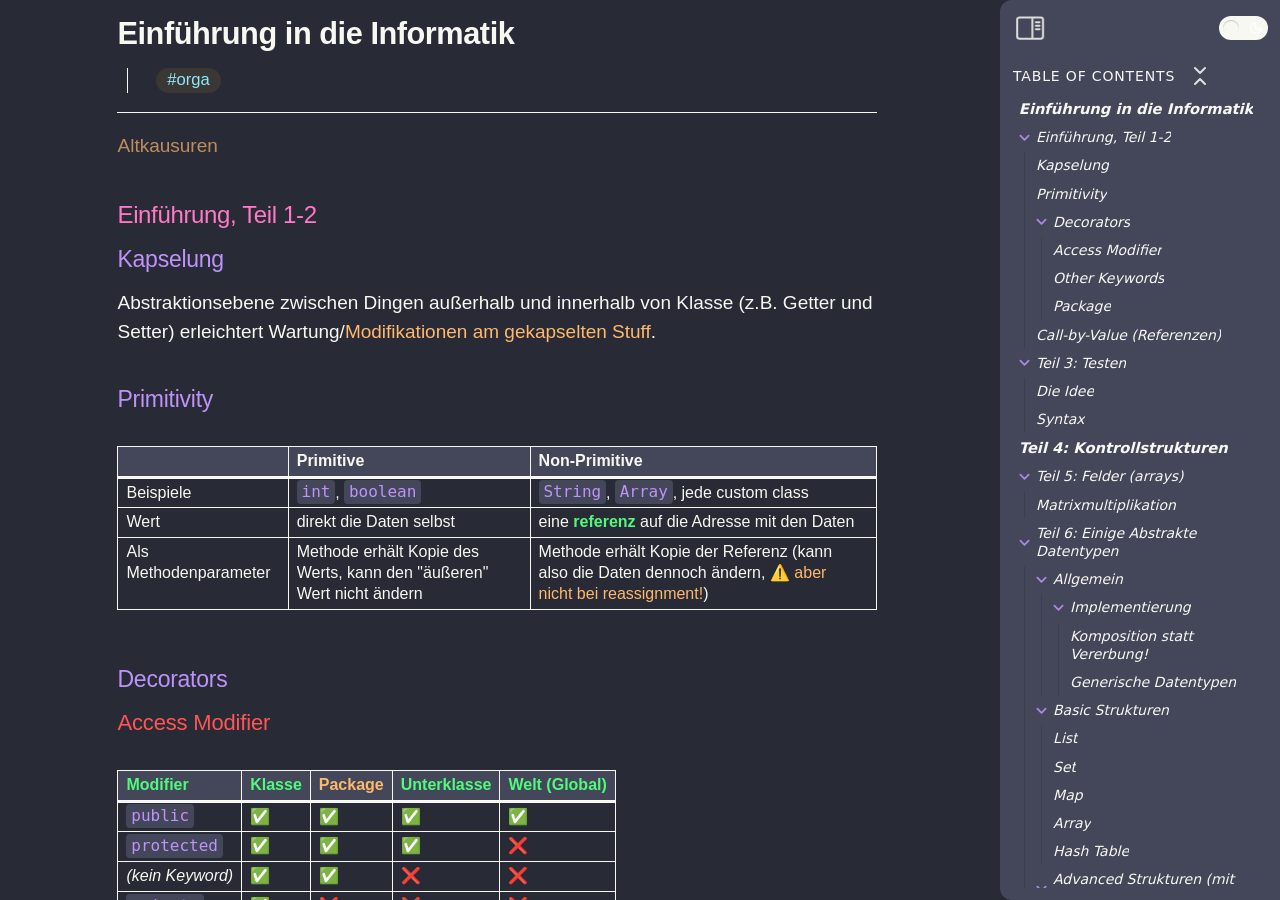
==== commit 43e1f47a: "I'm too old for this shit!" ====
--- a/HTML Exports/260201/einführung-in-die-informatik.html
+++ b/HTML Exports/260201/einführung-in-die-informatik.html
@@ -8,14 +8,11 @@
 <meta property="og:type" content="website">
 <meta property="og:url" content="einführung-in-die-informatik.html">
 <meta property="og:image" content="attachments/pasted-image-20260131162811.png">
-<meta charset="UTF-8"><meta property="og:site_name" content="index"><meta name="viewport" content="width=device-width, initial-scale=1.0, user-scalable=yes, minimum-scale=1.0, maximum-scale=5.0"><link rel="alternate" type="application/rss+xml" title="RSS Feed" href="site-lib/rss.xml"><script async="" id="webpage-script" src="site-lib/scripts/webpage.js" onload="this.onload=null;this.setAttribute(&quot;loaded&quot;, &quot;true&quot;)"></script><link rel="icon" href="site-lib/media/favicon.ico"><link rel="stylesheet" href="site-lib/styles/obsidian.css"><link rel="stylesheet" href="site-lib/styles/theme.css"><link rel="preload" href="site-lib/styles/global-variable-styles.css" as="style" onload="this.onload=null;this.rel='stylesheet'"><noscript><link rel="stylesheet" href="site-lib/styles/global-variable-styles.css"></noscript><link rel="preload" href="site-lib/styles/main-styles.css" as="style" onload="this.onload=null;this.rel='stylesheet'"><noscript><link rel="stylesheet" href="site-lib/styles/main-styles.css"></noscript><style>body{--line-width:40em;--line-width-adaptive:40em;--file-line-width:40em;--sidebar-width:min(20em, 80vw);--collapse-arrow-size:11px;--tree-vertical-spacing:1.3em;--sidebar-margin:12px}:root{background-color:#202124}.sidebar{height:100%;font-size:14px;z-index:10;min-width:calc(var(--sidebar-width) + var(--divider-width-hover));max-width:calc(var(--sidebar-width) + var(--divider-width-hover));position:relative;overflow:hidden;overflow:clip;transition:min-width ease-in-out,max-width ease-in-out;transition-duration:.2s;contain:size}#left-sidebar{left:0}#right-sidebar{right:0}.sidebar.is-collapsed{min-width:0;max-width:0}.sidebar.floating{position:absolute}.sidebar .leaf-content{height:100%;min-width:calc(var(--sidebar-width) - var(--divider-width-hover));top:0;padding:var(--sidebar-margin);padding-top:4em;line-height:var(--line-height-tight);background-color:var(--background-secondary);transition:background-color,border-right,border-left,box-shadow;transition-duration:var(--color-fade-speed);transition-timing-function:ease-in-out;position:absolute;display:flex;flex-direction:column}.sidebar:not(.is-collapsed) .leaf-content{min-width:calc(max(100%,var(--sidebar-width)) - 3px);max-width:calc(max(100%,var(--sidebar-width)) - 3px)}#left-sidebar-content{left:0;border-top-right-radius:var(--radius-l);border-bottom-right-radius:var(--radius-l)}#right-sidebar-content{right:0;border-top-left-radius:var(--radius-l);border-bottom-left-radius:var(--radius-l)}.sidebar #left-sidebar-content,.sidebar #right-sidebar-content{contain:none!important;container-type:normal!important;animation:none!important}.sidebar:has(.leaf-content:empty):has(.topbar-content:empty){display:none}.sidebar-topbar{height:calc(2.3em + 2 * var(--sidebar-margin));width:var(--sidebar-width);padding:var(--sidebar-margin);z-index:1;position:fixed;display:flex;align-items:center;transition:width ease-in-out;transition-duration:inherit}.sidebar.is-collapsed .sidebar-topbar{width:calc(2.3em + var(--sidebar-margin) * 2)}.sidebar .sidebar-topbar.is-collapsed{width:0}#left-sidebar .sidebar-topbar{left:0;flex-direction:row;border-top-right-radius:var(--radius-l)}#right-sidebar .sidebar-topbar{right:0;flex-direction:row-reverse;border-top-left-radius:var(--radius-l)}#left-sidebar .topbar-content{margin-right:calc(2.3em + var(--sidebar-margin));flex-direction:row}#right-sidebar .topbar-content{margin-left:calc(2.3em + var(--sidebar-margin));flex-direction:row-reverse}.topbar-content{overflow:hidden visible;overflow:clip visible;width:100%;height:100%;display:flex;align-items:center;transition:inherit}.sidebar.is-collapsed .topbar-content{width:0;transition:inherit}.clickable-icon.sidebar-collapse-icon{background-color:transparent;color:var(--icon-color-focused);padding:2px!important;margin:0!important;height:100%!important;width:2.3em!important;margin-inline:0.14em!important;position:absolute}#left-sidebar .clickable-icon.sidebar-collapse-icon{transform:rotateY(180deg);right:var(--sidebar-margin)}#right-sidebar .clickable-icon.sidebar-collapse-icon{transform:rotateY(180deg);left:var(--sidebar-margin)}.clickable-icon.sidebar-collapse-icon svg.svg-icon{width:100%;height:100%}.feature-title{margin-left:1px;text-transform:uppercase;letter-spacing:.06em;margin-top:.75em;margin-bottom:.75em}.feature-header{display:flex;align-items:center;padding-top:0;font-size:1em;padding-left:0}body.floating-sidebars .sidebar{position:absolute}body{transition:background-color var(--color-fade-speed) ease-in-out}#navbar:not(:empty){display:flex;align-items:center;justify-content:space-between;padding:.5em 1em;width:100%}#main{display:flex;flex-direction:column;height:100%;width:100%;align-items:stretch;justify-content:center}#main-horizontal{display:flex;flex-direction:row;flex-grow:1;width:100%;align-items:stretch;justify-content:center}#center-content{flex-basis:100%;max-width:100%;width:100%;height:100%;display:flex;flex-direction:column;align-items:center;transition:opacity .2s ease-in-out;contain:inline-size}.hide{opacity:0!important;transition:opacity .2s ease-in-out;pointer-events:none}#center-content>.obsidian-document{padding-left:2em;padding-right:1em;margin-bottom:0;width:100%;width:-webkit-fill-available;width:-moz-available;width:fill-available;transition:background-color var(--color-fade-speed) ease-in-out;border-top-right-radius:var(--window-radius,var(--radius-m));border-top-left-radius:var(--window-radius,var(--radius-m));overflow-x:hidden!important;overflow-y:auto!important;display:flex!important;flex-direction:column!important;align-items:center!important;contain:inline-size}body #center-content>.obsidian-document>.markdown-preview-sizer{padding-bottom:80vh;width:100%;max-width:var(--line-width);flex-basis:var(--line-width);transition:background-color var(--color-fade-speed) ease-in-out;contain:inline-size}#center-content>.obsidian-document>div{width:100%!important;transition:background-color var(--color-fade-speed) ease-in-out;contain:inline-size}#center-content>.obsidian-document:not([data-type=markdown]).embed{display:flex;padding:1em;height:100%;width:100%;align-items:center;justify-content:center}#center-content>.obsidian-document:not([data-type=markdown]).embed>*{max-width:100%;max-height:100%;object-fit:contain}:not(h1,h2,h3,h4,h5,h6,li):has(> :is(.math,table)){overflow-x:auto!important}#center-content>.obsidian-document:not([data-type=markdown]){overflow-x:auto;contain:content;padding:0;margin:0;height:100%}.obsidian-document[data-type=attachment]{display:flex;flex-direction:column;align-items:center;justify-content:center;height:100%;width:100%}.obsidian-document[data-type=attachment]>*{outline:0;border:none;box-shadow:none}.obsidian-document[data-type=attachment] :is(img){max-width:90%;max-height:90%;object-fit:contain}.obsidian-document[data-type=attachment]>:is(audio){width:100%;max-width:min(90%,var(--line-width))}.obsidian-document[data-type=attachment]>:is(embed,iframe,video){width:100%;height:100%;max-width:100%;max-height:100%;object-fit:contain}.canvas-wrapper>:is(.header,.footer){z-index:100;position:absolute;display:flex;justify-content:center;flex-direction:column;width:100%;align-items:center}.scroll-highlight{position:absolute;width:100%;height:100%;pointer-events:none;z-index:1000;background-color:hsla(var(--color-accent-hsl),.25);opacity:0;padding:1em;inset:50%;translate:-50% -50%;border-radius:var(--radius-s)}</style><script defer="">async function loadIncludes(){let e=document.querySelectorAll("link[itemprop='include']");for(const t of e){let e=t.getAttribute("href");try{let o="";if(e.startsWith("https:")||e.startsWith("http:")||"file:"!=window.location.protocol){const n=await fetch(e);if(!n.ok){console.log("Could not include file: "+e),t?.remove();continue}o=await n.text()}else{const t=document.getElementById(btoa(encodeURI(e)));if(t){const e=JSON.parse(decodeURI(atob(t.getAttribute("value")??"")));o=e?.data??""}}let n=document.createRange().createContextualFragment(o);t.before(n),t.remove(),console.log("Included text: "+o),console.log("Included file: "+e)}catch(o){t?.remove(),console.log("Could not include file: "+e,o);continue}}}document.addEventListener("DOMContentLoaded",(()=>{loadIncludes()}));let isFileProtocol="file:"==location.protocol;function waitLoadScripts(e,t){let o=e.map((e=>document.getElementById(e+"-script")));!function e(n){let l=o[n],c=n+1;l?(l&&"true"!=l.getAttribute("loaded")||n<o.length&&e(c),n<o.length&&l.addEventListener("load",(()=>e(c)))):n<o.length?e(c):t()}(0)}</script></head><body class="publish css-settings-manager styled-scrollbars show-inline-title show-ribbon is-focused"><script defer="">let theme=localStorage.getItem("theme")||(window.matchMedia("(prefers-color-scheme: dark)").matches?"dark":"light");"dark"==theme?(document.body.classList.add("theme-dark"),document.body.classList.remove("theme-light")):(document.body.classList.add("theme-light"),document.body.classList.remove("theme-dark")),window.innerWidth<480?document.body.classList.add("is-phone"):window.innerWidth<768?document.body.classList.add("is-tablet"):window.innerWidth<1024?document.body.classList.add("is-small-screen"):document.body.classList.add("is-large-screen")</script><div class="parsed-feature-container" style="display: contents;"><link itemprop="include" href="site-lib/html/custom-head-content-content.html"></div><div id="main"><div id="navbar"></div><div id="main-horizontal"><div id="left-content" class="leaf" style="--sidebar-width: var(--sidebar-width-left);"><div id="left-sidebar" class="sidebar"><div class="sidebar-handle"></div><div class="sidebar-topbar"><div class="topbar-content"></div><div class="clickable-icon sidebar-collapse-icon"><svg xmlns="http://www.w3.org/2000/svg" width="100%" height="100%" viewBox="0 0 24 24" fill="none" stroke="currentColor" stroke-width="3" stroke-linecap="round" stroke-linejoin="round" class="svg-icon"><path d="M21 3H3C1.89543 3 1 3.89543 1 5V19C1 20.1046 1.89543 21 3 21H21C22.1046 21 23 20.1046 23 19V5C23 3.89543 22.1046 3 21 3Z"></path><path d="M10 4V20"></path><path d="M4 7H7"></path><path d="M4 10H7"></path><path d="M4 13H7"></path></svg></div></div><div class="sidebar-content-wrapper"><div id="left-sidebar-content" class="leaf-content"></div></div><script defer="">let ls = document.querySelector("#left-sidebar"); ls.classList.toggle("is-collapsed", window.innerWidth < 768); ls.style.setProperty("--sidebar-width", localStorage.getItem("sidebar-left-width"));</script></div></div><div id="center-content" class="leaf"><div class="obsidian-document markdown-preview-view markdown-rendered node-insert-event allow-fold-headings allow-fold-lists show-indentation-guide is-readable-line-width" data-type="markdown"><style id="MJX-CHTML-styles"></style><pre class="frontmatter language-yaml" style="display: none;"><code class="language-yaml is-loaded"><span class="token key atrule">tags</span><span class="token punctuation">:</span> orga
+<meta charset="UTF-8"><meta property="og:site_name" content="index"><meta name="viewport" content="width=device-width, initial-scale=1.0, user-scalable=yes, minimum-scale=1.0, maximum-scale=5.0"><link rel="alternate" type="application/rss+xml" title="RSS Feed" href="site-lib/rss.xml"><script async="" id="webpage-script" src="site-lib/scripts/webpage.js" onload="this.onload=null;this.setAttribute(&quot;loaded&quot;, &quot;true&quot;)"></script><link rel="stylesheet" href="site-lib/styles/obsidian.css"><link rel="stylesheet" href="site-lib/styles/theme.css"><link rel="preload" href="site-lib/styles/global-variable-styles.css" as="style" onload="this.onload=null;this.rel='stylesheet'"><noscript><link rel="stylesheet" href="site-lib/styles/global-variable-styles.css"></noscript><link rel="preload" href="site-lib/styles/main-styles.css" as="style" onload="this.onload=null;this.rel='stylesheet'"><noscript><link rel="stylesheet" href="site-lib/styles/main-styles.css"></noscript><style>body{--line-width:40em;--line-width-adaptive:40em;--file-line-width:40em;--sidebar-width:min(20em, 80vw);--collapse-arrow-size:11px;--tree-vertical-spacing:1.3em;--sidebar-margin:12px}:root{background-color:#202124}.sidebar{height:100%;font-size:14px;z-index:10;min-width:calc(var(--sidebar-width) + var(--divider-width-hover));max-width:calc(var(--sidebar-width) + var(--divider-width-hover));position:relative;overflow:hidden;overflow:clip;transition:min-width ease-in-out,max-width ease-in-out;transition-duration:.2s;contain:size}#left-sidebar{left:0}#right-sidebar{right:0}.sidebar.is-collapsed{min-width:0;max-width:0}.sidebar.floating{position:absolute}.sidebar .leaf-content{height:100%;min-width:calc(var(--sidebar-width) - var(--divider-width-hover));top:0;padding:var(--sidebar-margin);padding-top:4em;line-height:var(--line-height-tight);background-color:var(--background-secondary);transition:background-color,border-right,border-left,box-shadow;transition-duration:var(--color-fade-speed);transition-timing-function:ease-in-out;position:absolute;display:flex;flex-direction:column}.sidebar:not(.is-collapsed) .leaf-content{min-width:calc(max(100%,var(--sidebar-width)) - 3px);max-width:calc(max(100%,var(--sidebar-width)) - 3px)}#left-sidebar-content{left:0;border-top-right-radius:var(--radius-l);border-bottom-right-radius:var(--radius-l)}#right-sidebar-content{right:0;border-top-left-radius:var(--radius-l);border-bottom-left-radius:var(--radius-l)}.sidebar #left-sidebar-content,.sidebar #right-sidebar-content{contain:none!important;container-type:normal!important;animation:none!important}.sidebar:has(.leaf-content:empty):has(.topbar-content:empty){display:none}.sidebar-topbar{height:calc(2.3em + 2 * var(--sidebar-margin));width:var(--sidebar-width);padding:var(--sidebar-margin);z-index:1;position:fixed;display:flex;align-items:center;transition:width ease-in-out;transition-duration:inherit}.sidebar.is-collapsed .sidebar-topbar{width:calc(2.3em + var(--sidebar-margin) * 2)}.sidebar .sidebar-topbar.is-collapsed{width:0}#left-sidebar .sidebar-topbar{left:0;flex-direction:row;border-top-right-radius:var(--radius-l)}#right-sidebar .sidebar-topbar{right:0;flex-direction:row-reverse;border-top-left-radius:var(--radius-l)}#left-sidebar .topbar-content{margin-right:calc(2.3em + var(--sidebar-margin));flex-direction:row}#right-sidebar .topbar-content{margin-left:calc(2.3em + var(--sidebar-margin));flex-direction:row-reverse}.topbar-content{overflow:hidden visible;overflow:clip visible;width:100%;height:100%;display:flex;align-items:center;transition:inherit}.sidebar.is-collapsed .topbar-content{width:0;transition:inherit}.clickable-icon.sidebar-collapse-icon{background-color:transparent;color:var(--icon-color-focused);padding:2px!important;margin:0!important;height:100%!important;width:2.3em!important;margin-inline:0.14em!important;position:absolute}#left-sidebar .clickable-icon.sidebar-collapse-icon{transform:rotateY(180deg);right:var(--sidebar-margin)}#right-sidebar .clickable-icon.sidebar-collapse-icon{transform:rotateY(180deg);left:var(--sidebar-margin)}.clickable-icon.sidebar-collapse-icon svg.svg-icon{width:100%;height:100%}.feature-title{margin-left:1px;text-transform:uppercase;letter-spacing:.06em;margin-top:.75em;margin-bottom:.75em}.feature-header{display:flex;align-items:center;padding-top:0;font-size:1em;padding-left:0}body.floating-sidebars .sidebar{position:absolute}body{transition:background-color var(--color-fade-speed) ease-in-out}#navbar:not(:empty){display:flex;align-items:center;justify-content:space-between;padding:.5em 1em;width:100%}#main{display:flex;flex-direction:column;height:100%;width:100%;align-items:stretch;justify-content:center}#main-horizontal{display:flex;flex-direction:row;flex-grow:1;width:100%;align-items:stretch;justify-content:center}#center-content{flex-basis:100%;max-width:100%;width:100%;height:100%;display:flex;flex-direction:column;align-items:center;transition:opacity .2s ease-in-out;contain:inline-size}.hide{opacity:0!important;transition:opacity .2s ease-in-out;pointer-events:none}#center-content>.obsidian-document{padding-left:2em;padding-right:1em;margin-bottom:0;width:100%;width:-webkit-fill-available;width:-moz-available;width:fill-available;transition:background-color var(--color-fade-speed) ease-in-out;border-top-right-radius:var(--window-radius,var(--radius-m));border-top-left-radius:var(--window-radius,var(--radius-m));overflow-x:hidden!important;overflow-y:auto!important;display:flex!important;flex-direction:column!important;align-items:center!important;contain:inline-size}body #center-content>.obsidian-document>.markdown-preview-sizer{padding-bottom:80vh;width:100%;max-width:var(--line-width);flex-basis:var(--line-width);transition:background-color var(--color-fade-speed) ease-in-out;contain:inline-size}#center-content>.obsidian-document>div{width:100%!important;transition:background-color var(--color-fade-speed) ease-in-out;contain:inline-size}#center-content>.obsidian-document:not([data-type=markdown]).embed{display:flex;padding:1em;height:100%;width:100%;align-items:center;justify-content:center}#center-content>.obsidian-document:not([data-type=markdown]).embed>*{max-width:100%;max-height:100%;object-fit:contain}:not(h1,h2,h3,h4,h5,h6,li):has(> :is(.math,table)){overflow-x:auto!important}#center-content>.obsidian-document:not([data-type=markdown]){overflow-x:auto;contain:content;padding:0;margin:0;height:100%}.obsidian-document[data-type=attachment]{display:flex;flex-direction:column;align-items:center;justify-content:center;height:100%;width:100%}.obsidian-document[data-type=attachment]>*{outline:0;border:none;box-shadow:none}.obsidian-document[data-type=attachment] :is(img){max-width:90%;max-height:90%;object-fit:contain}.obsidian-document[data-type=attachment]>:is(audio){width:100%;max-width:min(90%,var(--line-width))}.obsidian-document[data-type=attachment]>:is(embed,iframe,video){width:100%;height:100%;max-width:100%;max-height:100%;object-fit:contain}.canvas-wrapper>:is(.header,.footer){z-index:100;position:absolute;display:flex;justify-content:center;flex-direction:column;width:100%;align-items:center}.scroll-highlight{position:absolute;width:100%;height:100%;pointer-events:none;z-index:1000;background-color:hsla(var(--color-accent-hsl),.25);opacity:0;padding:1em;inset:50%;translate:-50% -50%;border-radius:var(--radius-s)}</style><script defer="">async function loadIncludes(){let e=document.querySelectorAll("link[itemprop='include']");for(const t of e){let e=t.getAttribute("href");try{let o="";if(e.startsWith("https:")||e.startsWith("http:")||"file:"!=window.location.protocol){const n=await fetch(e);if(!n.ok){console.log("Could not include file: "+e),t?.remove();continue}o=await n.text()}else{const t=document.getElementById(btoa(encodeURI(e)));if(t){const e=JSON.parse(decodeURI(atob(t.getAttribute("value")??"")));o=e?.data??""}}let n=document.createRange().createContextualFragment(o);t.before(n),t.remove(),console.log("Included text: "+o),console.log("Included file: "+e)}catch(o){t?.remove(),console.log("Could not include file: "+e,o);continue}}}document.addEventListener("DOMContentLoaded",(()=>{loadIncludes()}));let isFileProtocol="file:"==location.protocol;function waitLoadScripts(e,t){let o=e.map((e=>document.getElementById(e+"-script")));!function e(n){let l=o[n],c=n+1;l?(l&&"true"!=l.getAttribute("loaded")||n<o.length&&e(c),n<o.length&&l.addEventListener("load",(()=>e(c)))):n<o.length?e(c):t()}(0)}</script></head><body class="publish css-settings-manager styled-scrollbars show-inline-title show-ribbon is-focused"><script defer="">let theme=localStorage.getItem("theme")||(window.matchMedia("(prefers-color-scheme: dark)").matches?"dark":"light");"dark"==theme?(document.body.classList.add("theme-dark"),document.body.classList.remove("theme-light")):(document.body.classList.add("theme-light"),document.body.classList.remove("theme-dark")),window.innerWidth<480?document.body.classList.add("is-phone"):window.innerWidth<768?document.body.classList.add("is-tablet"):window.innerWidth<1024?document.body.classList.add("is-small-screen"):document.body.classList.add("is-large-screen")</script><div class="parsed-feature-container" style="display: contents;"><link itemprop="include" href="site-lib/html/custom-head-content-content.html"></div><div id="main"><div id="navbar"></div><div id="main-horizontal"><div id="left-content" class="leaf" style="--sidebar-width: var(--sidebar-width-left);"><div id="left-sidebar" class="sidebar"><div class="sidebar-handle"></div><div class="sidebar-topbar"><div class="topbar-content"></div><div class="clickable-icon sidebar-collapse-icon"><svg xmlns="http://www.w3.org/2000/svg" width="100%" height="100%" viewBox="0 0 24 24" fill="none" stroke="currentColor" stroke-width="3" stroke-linecap="round" stroke-linejoin="round" class="svg-icon"><path d="M21 3H3C1.89543 3 1 3.89543 1 5V19C1 20.1046 1.89543 21 3 21H21C22.1046 21 23 20.1046 23 19V5C23 3.89543 22.1046 3 21 3Z"></path><path d="M10 4V20"></path><path d="M4 7H7"></path><path d="M4 10H7"></path><path d="M4 13H7"></path></svg></div></div><div class="sidebar-content-wrapper"><div id="left-sidebar-content" class="leaf-content"></div></div><script defer="">let ls = document.querySelector("#left-sidebar"); ls.classList.toggle("is-collapsed", window.innerWidth < 768); ls.style.setProperty("--sidebar-width", localStorage.getItem("sidebar-left-width"));</script></div></div><div id="center-content" class="leaf"><div class="obsidian-document markdown-preview-view markdown-rendered node-insert-event allow-fold-headings allow-fold-lists show-indentation-guide is-readable-line-width" data-type="markdown"><style id="MJX-CHTML-styles"></style><pre class="frontmatter language-yaml" style="display: none;"><code class="language-yaml is-loaded"><span class="token key atrule">tags</span><span class="token punctuation">:</span> orga
 <span class="token key atrule">fertig</span><span class="token punctuation">:</span> <span class="token boolean important">false</span>
 <span class="token key atrule">klausur</span><span class="token punctuation">:</span> <span class="token datetime number">2026-02-09T00:00:00.000Z</span>
 <span class="token key atrule">moodle</span><span class="token punctuation">:</span> <span class="token string">"[[https://eidi.tum.sexy]]"</span>
-<span class="token key atrule">semester</span><span class="token punctuation">:</span> <span class="token number">1</span></code><button class="copy-code-button"><svg xmlns="http://www.w3.org/2000/svg" width="24" height="24" viewBox="0 0 24 24" fill="none" stroke="currentColor" stroke-width="2" stroke-linecap="round" stroke-linejoin="round" class="svg-icon lucide-copy"><rect x="8" y="8" width="14" height="14" rx="2" ry="2"></rect><path d="M4 16c-1.1 0-2-.9-2-2V4c0-1.1.9-2 2-2h10c1.1 0 2 .9 2 2"></path></svg></button></pre><div class="markdown-preview-sizer markdown-preview-section"><div class="header"><h1 class="page-title heading inline-title" id="Einführung_in_die_Informatik_0">Einführung in die Informatik</h1><div class="data-bar"></div></div><div class="markdown-preview-pusher" style="width: 1px; height: 0.1px; margin-bottom: 0px;"></div><div class="el-p"><p dir="auto"><a data-href="Altkausuren" href="module/semester-1/eidi/altkausuren.html" class="internal-link" target="_self" rel="noopener nofollow">Altkausuren</a></p></div><div class="el-h1"><h1 data-heading="Einführung, Teil 1-2" dir="auto" class="heading" id="Einführung,_Teil_1-2_0"><span class="heading-collapse-indicator collapse-indicator collapse-icon"><svg xmlns="http://www.w3.org/2000/svg" width="24" height="24" viewBox="0 0 24 24" fill="none" stroke="currentColor" stroke-width="2" stroke-linecap="round" stroke-linejoin="round" class="svg-icon right-triangle"><path d="M3 8L12 17L21 8"></path></svg></span>Einführung, Teil 1-2</h1></div><div class="el-p"><p dir="auto">ts is free vro</p></div><div class="el-ul"><ul class="has-list-bullet">
-<li data-line="0" dir="auto"><span class="list-bullet"></span>Geheimnisprinzip -&gt; Abstraktionsebene -&gt; erleichtert Wartung</li>
-<li data-line="1" dir="auto"><span class="list-bullet"></span>Bei Methodenaufruf werden gegebene Parameter für Ausführung der Methode kopiert</li>
-</ul></div><div class="el-h2"><h2 data-heading="Primitivity" dir="auto" class="heading" id="Primitivity_0"><span class="heading-collapse-indicator collapse-indicator collapse-icon"><svg xmlns="http://www.w3.org/2000/svg" width="24" height="24" viewBox="0 0 24 24" fill="none" stroke="currentColor" stroke-width="2" stroke-linecap="round" stroke-linejoin="round" class="svg-icon right-triangle"><path d="M3 8L12 17L21 8"></path></svg></span>Primitivity</h2></div><div class="el-table" dir="auto" style="overflow-x: auto;"><table>
+<span class="token key atrule">semester</span><span class="token punctuation">:</span> <span class="token number">1</span></code><button class="copy-code-button"><svg xmlns="http://www.w3.org/2000/svg" width="24" height="24" viewBox="0 0 24 24" fill="none" stroke="currentColor" stroke-width="2" stroke-linecap="round" stroke-linejoin="round" class="svg-icon lucide-copy"><rect x="8" y="8" width="14" height="14" rx="2" ry="2"></rect><path d="M4 16c-1.1 0-2-.9-2-2V4c0-1.1.9-2 2-2h10c1.1 0 2 .9 2 2"></path></svg></button></pre><div class="markdown-preview-sizer markdown-preview-section"><div class="header"><h1 class="page-title heading inline-title" id="Einführung_in_die_Informatik_0">Einführung in die Informatik</h1><div class="data-bar"></div></div><div class="markdown-preview-pusher" style="width: 1px; height: 0.1px; margin-bottom: 0px;"></div><div class="el-p"><p dir="auto"><a data-href="Altkausuren" href="module/semester-1/eidi/altkausuren.html" class="internal-link" target="_self" rel="noopener nofollow">Altkausuren</a></p></div><div class="el-h1"><h1 data-heading="Einführung, Teil 1-2" dir="auto" class="heading" id="Einführung,_Teil_1-2_0"><span class="heading-collapse-indicator collapse-indicator collapse-icon"><svg xmlns="http://www.w3.org/2000/svg" width="24" height="24" viewBox="0 0 24 24" fill="none" stroke="currentColor" stroke-width="2" stroke-linecap="round" stroke-linejoin="round" class="svg-icon right-triangle"><path d="M3 8L12 17L21 8"></path></svg></span>Einführung, Teil 1-2</h1></div><div class="el-h2"><h2 data-heading="Kapselung" dir="auto" class="heading" id="Kapselung_0"><span class="heading-collapse-indicator collapse-indicator collapse-icon"><svg xmlns="http://www.w3.org/2000/svg" width="24" height="24" viewBox="0 0 24 24" fill="none" stroke="currentColor" stroke-width="2" stroke-linecap="round" stroke-linejoin="round" class="svg-icon right-triangle"><path d="M3 8L12 17L21 8"></path></svg></span>Kapselung</h2></div><div class="el-p"><p dir="auto">Abstraktionsebene zwischen Dingen außerhalb und innerhalb von Klasse (z.B. Getter und Setter) erleichtert Wartung/<a data-tooltip-position="top" aria-label="Komposition statt Vererbung!" data-href="#Komposition statt Vererbung!" href="einführung-in-die-informatik.html#Komposition_statt_Vererbung!_0" class="internal-link" target="_self" rel="noopener nofollow">Modifikationen am gekapselten Stuff</a>.</p></div><div class="el-h2"><h2 data-heading="Primitivity" dir="auto" class="heading" id="Primitivity_0"><span class="heading-collapse-indicator collapse-indicator collapse-icon"><svg xmlns="http://www.w3.org/2000/svg" width="24" height="24" viewBox="0 0 24 24" fill="none" stroke="currentColor" stroke-width="2" stroke-linecap="round" stroke-linejoin="round" class="svg-icon right-triangle"><path d="M3 8L12 17L21 8"></path></svg></span>Primitivity</h2></div><div class="el-table" dir="auto" style="overflow-x: auto;"><table>
 <thead>
 <tr>
 <th dir="auto"></th>
@@ -25,22 +22,62 @@
 </thead>
 <tbody>
 <tr>
-<td dir="ltr">Examples</td>
+<td dir="ltr">Beispiele</td>
 <td dir="ltr"><code>int</code>, <code>boolean</code></td>
-<td dir="ltr"><code>String</code>, <code>Array</code>, any custom class</td>
-</tr>
-<tr>
-<td dir="ltr">What does the variable contain?</td>
-<td dir="ltr">the value itself</td>
-<td dir="ltr">a <strong>reference</strong> to the address where the data is stored</td>
-</tr>
-<tr>
-<td dir="ltr">What if I supply it to method?</td>
-<td dir="ltr">method receives copy of value (can't modify the caller's value)</td>
-<td dir="ltr">method receives copy of reference (can modify the data, <a data-tooltip-position="top" aria-label="Call-by-Value (Referenzen)" data-href="#Call-by-Value (Referenzen)" href="einführung-in-die-informatik.html#Call-by-Value_(Referenzen)_0" class="internal-link" target="_self" rel="noopener nofollow">⚠️ but not always!</a>)</td>
-</tr>
-</tbody>
-</table></div><div class="el-h2"><h2 data-heading="Decorators" dir="auto" class="heading" id="Decorators_0"><span class="heading-collapse-indicator collapse-indicator collapse-icon"><svg xmlns="http://www.w3.org/2000/svg" width="24" height="24" viewBox="0 0 24 24" fill="none" stroke="currentColor" stroke-width="2" stroke-linecap="round" stroke-linejoin="round" class="svg-icon right-triangle"><path d="M3 8L12 17L21 8"></path></svg></span>Decorators</h2></div><div class="el-h3"><h3 data-heading="Security Keywords" dir="auto" class="heading" id="Security_Keywords_0"><span class="heading-collapse-indicator collapse-indicator collapse-icon"><svg xmlns="http://www.w3.org/2000/svg" width="24" height="24" viewBox="0 0 24 24" fill="none" stroke="currentColor" stroke-width="2" stroke-linecap="round" stroke-linejoin="round" class="svg-icon right-triangle"><path d="M3 8L12 17L21 8"></path></svg></span>Security Keywords</h3></div><div class="el-table" dir="ltr" style="overflow-x: auto;"><table>
+<td dir="ltr"><code>String</code>, <code>Array</code>, jede custom class</td>
+</tr>
+<tr>
+<td dir="ltr">Wert</td>
+<td dir="ltr">direkt die Daten selbst</td>
+<td dir="ltr">eine <strong>referenz</strong> auf die Adresse mit den Daten</td>
+</tr>
+<tr>
+<td dir="ltr">Als Methodenparameter</td>
+<td dir="ltr">Methode erhält Kopie des Werts, kann den "äußeren" Wert nicht ändern</td>
+<td dir="ltr">Methode erhält Kopie der Referenz (kann also die Daten dennoch ändern, <a data-tooltip-position="top" aria-label="Call-by-Value (Referenzen)" data-href="#Call-by-Value (Referenzen)" href="einführung-in-die-informatik.html#Call-by-Value_(Referenzen)_0" class="internal-link" target="_self" rel="noopener nofollow">⚠️ aber nicht bei reassignment!</a>)</td>
+</tr>
+</tbody>
+</table></div><div class="el-h2"><h2 data-heading="Decorators" dir="auto" class="heading" id="Decorators_0"><span class="heading-collapse-indicator collapse-indicator collapse-icon"><svg xmlns="http://www.w3.org/2000/svg" width="24" height="24" viewBox="0 0 24 24" fill="none" stroke="currentColor" stroke-width="2" stroke-linecap="round" stroke-linejoin="round" class="svg-icon right-triangle"><path d="M3 8L12 17L21 8"></path></svg></span>Decorators</h2></div><div class="el-h3"><h3 data-heading="Access Modifier" dir="auto" class="heading" id="Access_Modifier_0"><span class="heading-collapse-indicator collapse-indicator collapse-icon"><svg xmlns="http://www.w3.org/2000/svg" width="24" height="24" viewBox="0 0 24 24" fill="none" stroke="currentColor" stroke-width="2" stroke-linecap="round" stroke-linejoin="round" class="svg-icon right-triangle"><path d="M3 8L12 17L21 8"></path></svg></span>Access Modifier</h3></div><div class="el-table" dir="ltr" style="overflow-x: auto;"><table>
+<thead>
+<tr>
+<th dir="ltr"><strong>Modifier</strong></th>
+<th dir="ltr"><strong>Klasse</strong></th>
+<th dir="ltr"><strong><a data-href="#Package" href="einführung-in-die-informatik.html#Package_0" class="internal-link" target="_self" rel="noopener nofollow">Package</a></strong></th>
+<th dir="ltr"><strong>Unterklasse</strong></th>
+<th dir="ltr"><strong>Welt (Global)</strong></th>
+</tr>
+</thead>
+<tbody>
+<tr>
+<td dir="ltr"><code>public</code></td>
+<td dir="auto">✅</td>
+<td dir="auto">✅</td>
+<td dir="auto">✅</td>
+<td dir="auto">✅</td>
+</tr>
+<tr>
+<td dir="ltr"><code>protected</code></td>
+<td dir="auto">✅</td>
+<td dir="auto">✅</td>
+<td dir="auto">✅</td>
+<td dir="auto">❌</td>
+</tr>
+<tr>
+<td dir="ltr"><em>(kein Keyword)</em></td>
+<td dir="auto">✅</td>
+<td dir="auto">✅</td>
+<td dir="auto">❌</td>
+<td dir="auto">❌</td>
+</tr>
+<tr>
+<td dir="ltr"><code>private</code></td>
+<td dir="auto">✅</td>
+<td dir="auto">❌</td>
+<td dir="auto">❌</td>
+<td dir="auto">❌</td>
+</tr>
+</tbody>
+</table></div><div class="el-h3"><h3 data-heading="Other Keywords" dir="auto" class="heading" id="Other_Keywords_0"><span class="heading-collapse-indicator collapse-indicator collapse-icon"><svg xmlns="http://www.w3.org/2000/svg" width="24" height="24" viewBox="0 0 24 24" fill="none" stroke="currentColor" stroke-width="2" stroke-linecap="round" stroke-linejoin="round" class="svg-icon right-triangle"><path d="M3 8L12 17L21 8"></path></svg></span>Other Keywords</h3></div><div class="el-table" dir="ltr" style="overflow-x: auto;"><table>
 <thead>
 <tr>
 <th dir="ltr"><em>decorator</em></th>
@@ -49,40 +86,23 @@
 </thead>
 <tbody>
 <tr>
-<td dir="ltr"><code>public</code></td>
-<td dir="ltr">accessible from everywhere</td>
-</tr>
-<tr>
-<td dir="ltr"><code>private</code></td>
-<td dir="ltr">accessible from within class</td>
-</tr>
-<tr>
-<td dir="ltr"><code>protected</code></td>
-<td dir="ltr">accessible from within class, subclasses and <a data-tooltip-position="top" aria-label="Package" data-href="#Package" href="einführung-in-die-informatik.html#Package_0" class="internal-link" target="_self" rel="noopener nofollow">package</a></td>
-</tr>
-<tr>
-<td dir="ltr">[no keyword]</td>
-<td dir="ltr">like <code>protected</code> but no access from outside <a data-tooltip-position="top" aria-label="Package" data-href="#Package" href="einführung-in-die-informatik.html#Package_0" class="internal-link" target="_self" rel="noopener nofollow">package</a></td>
-</tr>
-</tbody>
-</table></div><div class="el-h3"><h3 data-heading="Other Keywords" dir="auto" class="heading" id="Other_Keywords_0"><span class="heading-collapse-indicator collapse-indicator collapse-icon"><svg xmlns="http://www.w3.org/2000/svg" width="24" height="24" viewBox="0 0 24 24" fill="none" stroke="currentColor" stroke-width="2" stroke-linecap="round" stroke-linejoin="round" class="svg-icon right-triangle"><path d="M3 8L12 17L21 8"></path></svg></span>Other Keywords</h3></div><div class="el-table" dir="ltr" style="overflow-x: auto;"><table>
-<thead>
-<tr>
-<th dir="ltr"><em>decorator</em></th>
-<th dir="ltr"><em>function</em></th>
-</tr>
-</thead>
-<tbody>
-<tr>
 <td dir="ltr"><code>abstract</code></td>
-<td dir="ltr">- methods declared without implementation<br>- classes that can never have objects (see also: <a data-tooltip-position="top" aria-label="Abstraktion/ Interface s" data-href="#Abstraktion/ Interface s" href="#Abstraktion/ Interface s" class="internal-link" target="_self" rel="noopener nofollow">Interfaces</a>)<br>- all classes that contain abstract methods <strong>must</strong> be abstract</td>
+<td dir="ltr">- Methoden: Deklarierung ohne Implementierung<br>- Klassen: uninstanziierbar -&gt; kann keine Objekte haben (see also: <a data-tooltip-position="top" aria-label="Abstraktion/ Interface s" data-href="#Abstraktion/ Interface s" href="#Abstraktion/ Interface s" class="internal-link" target="_self" rel="noopener nofollow">Interfaces</a>)<br>- Alle Klassen, die mindestens eine <code>abstract</code> Methode haben, <strong>müssen</strong> <code>abstract</code> sein</td>
 </tr>
 <tr>
 <td dir="ltr"><code>final</code></td>
-<td dir="ltr">- for variables -&gt; constant values (can't be modified during runtime)<br>  - for <a data-tooltip-position="top" aria-label="Primitivity" data-href="#Primitivity" href="einführung-in-die-informatik.html#Primitivity_0" class="internal-link" target="_self" rel="noopener nofollow">non-primitives</a>, only the reference is <code>final</code>, not the data it points at<br>- for classes -&gt; cannot be&nbsp;<strong><a data-tooltip-position="top" aria-label="Abstraktion/ Interface s" data-href="#Abstraktion/ Interface s" href="#Abstraktion/ Interface s" class="internal-link" target="_self" rel="noopener nofollow">inherited</a></strong></td>
-</tr>
-</tbody>
-</table></div><div class="el-h3"><h3 data-heading="Package" dir="auto" class="heading" id="Package_0"><span class="heading-collapse-indicator collapse-indicator collapse-icon"><svg xmlns="http://www.w3.org/2000/svg" width="24" height="24" viewBox="0 0 24 24" fill="none" stroke="currentColor" stroke-width="2" stroke-linecap="round" stroke-linejoin="round" class="svg-icon right-triangle"><path d="M3 8L12 17L21 8"></path></svg></span>Package</h3></div><div class="el-p"><p dir="auto">normalerweise file, aber gibt keyword für mehr</p></div><div class="el-h2"><h2 data-heading="Call-by-Value (Referenzen)" dir="auto" class="heading" id="Call-by-Value_(Referenzen)_0"><span class="heading-collapse-indicator collapse-indicator collapse-icon"><svg xmlns="http://www.w3.org/2000/svg" width="24" height="24" viewBox="0 0 24 24" fill="none" stroke="currentColor" stroke-width="2" stroke-linecap="round" stroke-linejoin="round" class="svg-icon right-triangle"><path d="M3 8L12 17L21 8"></path></svg></span>Call-by-Value (Referenzen)</h2></div><div class="el-p"><p dir="auto">Bei <a data-tooltip-position="top" aria-label="Primitivity" data-href="#Primitivity" href="einführung-in-die-informatik.html#Primitivity_0" class="internal-link" target="_self" rel="noopener nofollow">Non-Primitive</a> Methodenargumenten übergibt Java <strong>Kopien der Referenz</strong>. Modifizierung des Objekts (z.B. <code>arr[0]=1</code>) ändert das <strong>Original-Objekt im Heap</strong>. Reassignment der Variable auf (neues) Objekt (z.B. <code>arr = new int[1]</code>) ändert nur die <strong>lokale Kopie</strong> der Referenz und hat außen keine Auswirkung.</p></div><div class="el-h1"><h1 data-heading="Teil 3: Testen" dir="auto" class="heading" id="Teil_3_Testen_0"><span class="heading-collapse-indicator collapse-indicator collapse-icon"><svg xmlns="http://www.w3.org/2000/svg" width="24" height="24" viewBox="0 0 24 24" fill="none" stroke="currentColor" stroke-width="2" stroke-linecap="round" stroke-linejoin="round" class="svg-icon right-triangle"><path d="M3 8L12 17L21 8"></path></svg></span>Teil 3: Testen</h1></div><div class="el-h2"><h2 data-heading="Die Idee" dir="auto" class="heading" id="Die_Idee_0"><span class="heading-collapse-indicator collapse-indicator collapse-icon"><svg xmlns="http://www.w3.org/2000/svg" width="24" height="24" viewBox="0 0 24 24" fill="none" stroke="currentColor" stroke-width="2" stroke-linecap="round" stroke-linejoin="round" class="svg-icon right-triangle"><path d="M3 8L12 17L21 8"></path></svg></span>Die Idee</h2></div><div class="el-p"><p dir="auto">Die Idee (bei Unit-Tests, eigentlich gibts auch noch andere wie z.B. Implementation Tests aber nicht Stoff) ist folgende:<br>
+<td dir="ltr">- Variablen<br>  - <a data-tooltip-position="top" aria-label="Primitivity" data-href="#Primitivity" href="einführung-in-die-informatik.html#Primitivity_0" class="internal-link" target="_self" rel="noopener nofollow">primitives</a>: Konstanter Wert (kann nicht in <strong>runtime</strong> geändert werden)<br>  - <a data-tooltip-position="top" aria-label="Primitivity" data-href="#Primitivity" href="einführung-in-die-informatik.html#Primitivity_0" class="internal-link" target="_self" rel="noopener nofollow">non-primitives</a>: nur der Wert, also die Referenz ist <code>final</code>, nicht die Daten auf die sie zeigt<br>- Klassen: kann nicht&nbsp;<strong><a data-tooltip-position="top" aria-label="Abstraktion/ Interface s" data-href="#Abstraktion/ Interface s" href="#Abstraktion/ Interface s" class="internal-link" target="_self" rel="noopener nofollow">extended</a></strong> werden</td>
+</tr>
+<tr>
+<td dir="ltr"><code>static</code></td>
+<td dir="ltr">- Gehört nicht dem jeweiligen Objekt, sondern der Klasse an sich<br>- Kann ohne bestimmte Referenz auf oder Existenz eines Objekts verwendet werden<br>- Useful für Konstanten (mit <code>static</code>) oder id (<code>static int count=count; int id=count++;</code><sup data-footnote-id="fnref-1-7439d49797dc2000" class="footnote-ref" id="fnref-1-7439d49797dc2000"><a data-footref="2" href="#fn-1-7439d49797dc2000" class="footnote-link" target="_self" rel="noopener nofollow">[1]</a></sup>)</td>
+</tr>
+</tbody>
+</table></div><div></div><div class="el-h3"><h3 data-heading="Package" dir="auto" class="heading" id="Package_0"><span class="heading-collapse-indicator collapse-indicator collapse-icon"><svg xmlns="http://www.w3.org/2000/svg" width="24" height="24" viewBox="0 0 24 24" fill="none" stroke="currentColor" stroke-width="2" stroke-linecap="round" stroke-linejoin="round" class="svg-icon right-triangle"><path d="M3 8L12 17L21 8"></path></svg></span>Package</h3></div><div class="el-ul"><ul class="has-list-bullet">
+<li data-line="0" dir="auto"><span class="list-bullet"></span>Zur Gruppierung verwandter Klassen</li>
+<li data-line="1" dir="auto"><span class="list-bullet"></span>Alle Klassen in einem File sind in einem Package</li>
+<li data-line="2" dir="auto"><span class="list-bullet"></span>Für Package mit mehreren Files: Ordner <code>myPackage</code> machen und die Files darin mit <code>package myPackage;</code> versehen</li>
+</ul></div><div class="el-h2"><h2 data-heading="Call-by-Value (Referenzen)" dir="auto" class="heading" id="Call-by-Value_(Referenzen)_0"><span class="heading-collapse-indicator collapse-indicator collapse-icon"><svg xmlns="http://www.w3.org/2000/svg" width="24" height="24" viewBox="0 0 24 24" fill="none" stroke="currentColor" stroke-width="2" stroke-linecap="round" stroke-linejoin="round" class="svg-icon right-triangle"><path d="M3 8L12 17L21 8"></path></svg></span>Call-by-Value (Referenzen)</h2></div><div class="el-p"><p dir="auto">Bei <a data-tooltip-position="top" aria-label="Primitivity" data-href="#Primitivity" href="einführung-in-die-informatik.html#Primitivity_0" class="internal-link" target="_self" rel="noopener nofollow">Non-Primitive</a> Methodenargumenten übergibt Java <strong>Kopien der Referenz</strong>. Modifizierung des Objekts (z.B. <code>arr[0]=1</code>) ändert das <strong>Original-Objekt im Heap</strong>. Reassignment der Variable auf (neues) Objekt (z.B. <code>arr = new int[1]</code>) ändert nur die <strong>lokale Kopie</strong> der Referenz und hat außen keine Auswirkung.</p></div><div class="el-h1"><h1 data-heading="Teil 3: Testen" dir="auto" class="heading" id="Teil_3_Testen_0"><span class="heading-collapse-indicator collapse-indicator collapse-icon"><svg xmlns="http://www.w3.org/2000/svg" width="24" height="24" viewBox="0 0 24 24" fill="none" stroke="currentColor" stroke-width="2" stroke-linecap="round" stroke-linejoin="round" class="svg-icon right-triangle"><path d="M3 8L12 17L21 8"></path></svg></span>Teil 3: Testen</h1></div><div class="el-h2"><h2 data-heading="Die Idee" dir="auto" class="heading" id="Die_Idee_0"><span class="heading-collapse-indicator collapse-indicator collapse-icon"><svg xmlns="http://www.w3.org/2000/svg" width="24" height="24" viewBox="0 0 24 24" fill="none" stroke="currentColor" stroke-width="2" stroke-linecap="round" stroke-linejoin="round" class="svg-icon right-triangle"><path d="M3 8L12 17L21 8"></path></svg></span>Die Idee</h2></div><div class="el-p"><p dir="auto">Die Idee (bei Unit-Tests, eigentlich gibts auch noch andere wie z.B. Implementation Tests aber nicht Stoff) ist folgende:<br>
 Wir zerhacken unseren Code in die minimalen Bestandteile, idealerweise Funktionen ohne Side-Effects (nur Input und Output) und schreiben für jeden Tests, bei denen wir Inputs providen und einen bestimmten Output dafür erwarten. So wissen wir direkt, wo genau der Fehler liegt. Wir schreiben sowohl Tests für das <strong>Base-Case</strong> (erwartbare Inputs), als auch für <strong>Edge Cases</strong> (weniger erwartbare Inputs). Eine gute Weise die Test-Cases zu strukturieren sind sogenannte Testklassen, bei denen man mit einer Reihe von Fallunterscheidungen alle möglichen Kombinationen und so alle Situationen abdeckt.</p></div><div class="el-div"><div data-callout-metadata="" data-callout-fold="" data-callout="info" class="callout"><div class="callout-title" dir="auto"><div class="callout-icon"><svg xmlns="http://www.w3.org/2000/svg" width="24" height="24" viewBox="0 0 24 24" fill="none" stroke="currentColor" stroke-width="2" stroke-linecap="round" stroke-linejoin="round" class="svg-icon lucide-info"><circle cx="12" cy="12" r="10"></circle><path d="M12 16v-4"></path><path d="M12 8h.01"></path></svg></div><div class="callout-title-inner">Welcome to Reality</div></div><div class="callout-content">
 <p dir="auto">Meistens geht das mit dem Zerhacken nicht so schön, weil viele Methoden in der echten Welt inheränt Side-Effects haben (außer man ist auf Hascell-FP-Trip). Ich muss z.B. auf Arbeit oft Unit Tests schreiben für Methoden die auf ne DB zugreifen. Oder die Methode ist abgesehen von den Parametern noch von anderem Stuff abhängig, wie z.B. Datum. Hier braucht man dann Mocking, wodurch man versucht, möglichst nur die Methode im Test zu testen und alles andere zu imitieren und damit abzuschotten.</p>
 </div></div></div><div class="el-h2"><h2 data-heading="Syntax" dir="auto" class="heading" id="Syntax_0"><span class="heading-collapse-indicator collapse-indicator collapse-icon"><svg xmlns="http://www.w3.org/2000/svg" width="24" height="24" viewBox="0 0 24 24" fill="none" stroke="currentColor" stroke-width="2" stroke-linecap="round" stroke-linejoin="round" class="svg-icon right-triangle"><path d="M3 8L12 17L21 8"></path></svg></span>Syntax</h2></div><div class="el-pre"><pre><code data-line="0">@Test                                 // Test annotation
@@ -102,7 +122,7 @@
 skalarprodukt(a,b):
 	for i,j in a,b:
 		output+= i*j
-</code><button class="copy-code-button"><svg xmlns="http://www.w3.org/2000/svg" width="24" height="24" viewBox="0 0 24 24" fill="none" stroke="currentColor" stroke-width="2" stroke-linecap="round" stroke-linejoin="round" class="svg-icon lucide-copy"><rect x="8" y="8" width="14" height="14" rx="2" ry="2"></rect><path d="M4 16c-1.1 0-2-.9-2-2V4c0-1.1.9-2 2-2h10c1.1 0 2 .9 2 2"></path></svg></button></pre></div><div class="el-h1"><h1 data-heading="Teil 6: Einige Abstrakte Datentypen" dir="auto" class="heading" id="Teil_6_Einige_Abstrakte_Datentypen_0"><span class="heading-collapse-indicator collapse-indicator collapse-icon"><svg xmlns="http://www.w3.org/2000/svg" width="24" height="24" viewBox="0 0 24 24" fill="none" stroke="currentColor" stroke-width="2" stroke-linecap="round" stroke-linejoin="round" class="svg-icon right-triangle"><path d="M3 8L12 17L21 8"></path></svg></span>Teil 6: Einige Abstrakte Datentypen</h1></div><div class="el-h2"><h2 data-heading="Allgemein" dir="auto" class="heading" id="Allgemein_0"><span class="heading-collapse-indicator collapse-indicator collapse-icon"><svg xmlns="http://www.w3.org/2000/svg" width="24" height="24" viewBox="0 0 24 24" fill="none" stroke="currentColor" stroke-width="2" stroke-linecap="round" stroke-linejoin="round" class="svg-icon right-triangle"><path d="M3 8L12 17L21 8"></path></svg></span>Allgemein</h2></div><div class="el-h3"><h3 data-heading="Implementierung" dir="auto" class="heading" id="Implementierung_0"><span class="heading-collapse-indicator collapse-indicator collapse-icon"><svg xmlns="http://www.w3.org/2000/svg" width="24" height="24" viewBox="0 0 24 24" fill="none" stroke="currentColor" stroke-width="2" stroke-linecap="round" stroke-linejoin="round" class="svg-icon right-triangle"><path d="M3 8L12 17L21 8"></path></svg></span>Implementierung</h3></div><div class="el-h4"><h4 data-heading="Komposition statt Vererbung!" dir="auto" class="heading" id="Komposition_statt_Vererbung!_0"><span class="heading-collapse-indicator collapse-indicator collapse-icon"><svg xmlns="http://www.w3.org/2000/svg" width="24" height="24" viewBox="0 0 24 24" fill="none" stroke="currentColor" stroke-width="2" stroke-linecap="round" stroke-linejoin="round" class="svg-icon right-triangle"><path d="M3 8L12 17L21 8"></path></svg></span>Komposition statt Vererbung!</h4></div><div class="el-p"><p dir="auto">Wird eine Datenstruktur A durch Nutzung einer anderen Struktur B implementiert, ist <strong>Vererbung (<code>A extends B</code>) suboptimal</strong>, da B nicht <strong>gekapselt</strong> bleibt (Bsp: <code>Stack extends ArrayList</code> erbt <code>add(0,x)</code>, was <strong>LIFO bricht</strong>). Durch <strong>Komposition</strong> (B als Attribut) bleibt man <strong>flexibel</strong>, falls B später gegen eine andere Struktur ausgetauscht werden soll.</p></div><div class="el-h4"><h4 data-heading="Generische Datentypen" dir="auto" class="heading" id="Generische_Datentypen_0"><span class="heading-collapse-indicator collapse-indicator collapse-icon"><svg xmlns="http://www.w3.org/2000/svg" width="24" height="24" viewBox="0 0 24 24" fill="none" stroke="currentColor" stroke-width="2" stroke-linecap="round" stroke-linejoin="round" class="svg-icon right-triangle"><path d="M3 8L12 17L21 8"></path></svg></span>Generische Datentypen</h4></div><div class="el-p"><p dir="auto">Die generische Form <strong><code>A&lt;B&gt;</code></strong> macht primär dann Sinn, wenn B den <strong>Typ der in A gespeicherten Elemente</strong> definiert (z.B. eine Liste von B-Objekten).</p></div><div class="el-h2"><h2 data-heading="Basic Strukturen" dir="auto" class="heading" id="Basic_Strukturen_0"><span class="heading-collapse-indicator collapse-indicator collapse-icon"><svg xmlns="http://www.w3.org/2000/svg" width="24" height="24" viewBox="0 0 24 24" fill="none" stroke="currentColor" stroke-width="2" stroke-linecap="round" stroke-linejoin="round" class="svg-icon right-triangle"><path d="M3 8L12 17L21 8"></path></svg></span>Basic Strukturen</h2></div><div class="el-p"><p dir="auto"><a data-href="Collections" href="module/semester-1/eidi/collections.html" class="internal-link" target="_self" rel="noopener nofollow">Collections</a></p></div><div class="el-h3"><h3 data-heading="List" dir="auto" class="heading" id="List_0"><span class="heading-collapse-indicator collapse-indicator collapse-icon"><svg xmlns="http://www.w3.org/2000/svg" width="24" height="24" viewBox="0 0 24 24" fill="none" stroke="currentColor" stroke-width="2" stroke-linecap="round" stroke-linejoin="round" class="svg-icon right-triangle"><path d="M3 8L12 17L21 8"></path></svg></span>List</h3></div><div class="el-p"><p dir="auto"><a data-href="Linked List" href="module/semester-1/eidi/linked-list.html" class="internal-link" target="_self" rel="noopener nofollow">Linked List</a></p></div><div class="el-h3"><h3 data-heading="Set" dir="auto" class="heading" id="Set_0"><span class="heading-collapse-indicator collapse-indicator collapse-icon"><svg xmlns="http://www.w3.org/2000/svg" width="24" height="24" viewBox="0 0 24 24" fill="none" stroke="currentColor" stroke-width="2" stroke-linecap="round" stroke-linejoin="round" class="svg-icon right-triangle"><path d="M3 8L12 17L21 8"></path></svg></span>Set</h3></div><div class="el-h3"><h3 data-heading="Map" dir="auto" class="heading" id="Map_0"><span class="heading-collapse-indicator collapse-indicator collapse-icon"><svg xmlns="http://www.w3.org/2000/svg" width="24" height="24" viewBox="0 0 24 24" fill="none" stroke="currentColor" stroke-width="2" stroke-linecap="round" stroke-linejoin="round" class="svg-icon right-triangle"><path d="M3 8L12 17L21 8"></path></svg></span>Map</h3></div><div class="el-h3"><h3 data-heading="[[Array]]" dir="auto" class="heading" id="[[Array]]_0"><span class="heading-collapse-indicator collapse-indicator collapse-icon"><svg xmlns="http://www.w3.org/2000/svg" width="24" height="24" viewBox="0 0 24 24" fill="none" stroke="currentColor" stroke-width="2" stroke-linecap="round" stroke-linejoin="round" class="svg-icon right-triangle"><path d="M3 8L12 17L21 8"></path></svg></span><a data-href="Array" href="module/semester-1/eidi/array.html" class="internal-link" target="_self" rel="noopener nofollow">Array</a></h3></div><div class="el-h3"><h3 data-heading="[[Hash Table]]" dir="auto" class="heading" id="[[Hash_Table]]_0"><span class="heading-collapse-indicator collapse-indicator collapse-icon"><svg xmlns="http://www.w3.org/2000/svg" width="24" height="24" viewBox="0 0 24 24" fill="none" stroke="currentColor" stroke-width="2" stroke-linecap="round" stroke-linejoin="round" class="svg-icon right-triangle"><path d="M3 8L12 17L21 8"></path></svg></span><a data-href="Hash Table" href="module/semester-1/eidi/hash-table.html" class="internal-link" target="_self" rel="noopener nofollow">Hash Table</a></h3></div><div class="el-h2"><h2 data-heading="Advanced Strukturen (mit [[#Basic Strukturen|obigen]] implementierbar)" dir="auto" class="heading" id="Advanced_Strukturen_(mit_[[#Basic_Strukturen|obigen]]_implementierbar)_0"><span class="heading-collapse-indicator collapse-indicator collapse-icon"><svg xmlns="http://www.w3.org/2000/svg" width="24" height="24" viewBox="0 0 24 24" fill="none" stroke="currentColor" stroke-width="2" stroke-linecap="round" stroke-linejoin="round" class="svg-icon right-triangle"><path d="M3 8L12 17L21 8"></path></svg></span>Advanced Strukturen (mit <a data-tooltip-position="top" aria-label="Basic Strukturen" data-href="#Basic Strukturen" href="einführung-in-die-informatik.html#Basic_Strukturen_0" class="internal-link" target="_self" rel="noopener nofollow">obigen</a> implementierbar)</h2></div><div class="el-h3"><h3 data-heading="[[Queue]] (FIFO)" dir="auto" class="heading" id="[[Queue]]_(FIFO)_0"><span class="heading-collapse-indicator collapse-indicator collapse-icon"><svg xmlns="http://www.w3.org/2000/svg" width="24" height="24" viewBox="0 0 24 24" fill="none" stroke="currentColor" stroke-width="2" stroke-linecap="round" stroke-linejoin="round" class="svg-icon right-triangle"><path d="M3 8L12 17L21 8"></path></svg></span><a data-href="Queue" href="module/semester-1/eidi/queue.html" class="internal-link" target="_self" rel="noopener nofollow">Queue</a> (FIFO)</h3></div><div class="el-h4"><h4 data-heading="[[Buffers]]" dir="auto" class="heading" id="[[Buffers]]_0"><span class="heading-collapse-indicator collapse-indicator collapse-icon"><svg xmlns="http://www.w3.org/2000/svg" width="24" height="24" viewBox="0 0 24 24" fill="none" stroke="currentColor" stroke-width="2" stroke-linecap="round" stroke-linejoin="round" class="svg-icon right-triangle"><path d="M3 8L12 17L21 8"></path></svg></span><a data-href="Buffers" href="module/semester-1/eidi/buffers.html" class="internal-link" target="_self" rel="noopener nofollow">Buffers</a></h4></div><div class="el-h5"><h5 data-heading="RingBuffer" dir="auto" class="heading" id="RingBuffer_0"><span class="heading-collapse-indicator collapse-indicator collapse-icon"><svg xmlns="http://www.w3.org/2000/svg" width="24" height="24" viewBox="0 0 24 24" fill="none" stroke="currentColor" stroke-width="2" stroke-linecap="round" stroke-linejoin="round" class="svg-icon right-triangle"><path d="M3 8L12 17L21 8"></path></svg></span>RingBuffer</h5></div><div class="el-h3"><h3 data-heading="[[Stack]] (LIFO)" dir="auto" class="heading" id="[[Stack]]_(LIFO)_0"><span class="heading-collapse-indicator collapse-indicator collapse-icon"><svg xmlns="http://www.w3.org/2000/svg" width="24" height="24" viewBox="0 0 24 24" fill="none" stroke="currentColor" stroke-width="2" stroke-linecap="round" stroke-linejoin="round" class="svg-icon right-triangle"><path d="M3 8L12 17L21 8"></path></svg></span><a data-href="Stack" href="module/semester-1/eidi/stack.html" class="internal-link" target="_self" rel="noopener nofollow">Stack</a> (LIFO)</h3></div><div class="el-h2"><h2 data-heading="Sorting Algs" dir="auto" class="heading" id="Sorting_Algs_0"><span class="heading-collapse-indicator collapse-indicator collapse-icon"><svg xmlns="http://www.w3.org/2000/svg" width="24" height="24" viewBox="0 0 24 24" fill="none" stroke="currentColor" stroke-width="2" stroke-linecap="round" stroke-linejoin="round" class="svg-icon right-triangle"><path d="M3 8L12 17L21 8"></path></svg></span>Sorting Algs</h2></div><div class="el-h3"><h3 data-heading="[[Bubble Sort]]" dir="auto" class="heading" id="[[Bubble_Sort]]_0"><span class="heading-collapse-indicator collapse-indicator collapse-icon"><svg xmlns="http://www.w3.org/2000/svg" width="24" height="24" viewBox="0 0 24 24" fill="none" stroke="currentColor" stroke-width="2" stroke-linecap="round" stroke-linejoin="round" class="svg-icon right-triangle"><path d="M3 8L12 17L21 8"></path></svg></span><a data-href="Bubble Sort" href="module/semester-1/eidi/bubble-sort.html" class="internal-link" target="_self" rel="noopener nofollow">Bubble Sort</a></h3></div><div class="el-h4"><h4 data-heading="[[Radix Sort]]" dir="auto" class="heading" id="[[Radix_Sort]]_0"><span class="heading-collapse-indicator collapse-indicator collapse-icon"><svg xmlns="http://www.w3.org/2000/svg" width="24" height="24" viewBox="0 0 24 24" fill="none" stroke="currentColor" stroke-width="2" stroke-linecap="round" stroke-linejoin="round" class="svg-icon right-triangle"><path d="M3 8L12 17L21 8"></path></svg></span><a data-href="Radix Sort" href="module/semester-1/eidi/radix-sort.html" class="internal-link" target="_self" rel="noopener nofollow">Radix Sort</a></h4></div><div class="el-h4"><h4 data-heading="[[Insertion Sort]]" dir="auto" class="heading" id="[[Insertion_Sort]]_0"><span class="heading-collapse-indicator collapse-indicator collapse-icon"><svg xmlns="http://www.w3.org/2000/svg" width="24" height="24" viewBox="0 0 24 24" fill="none" stroke="currentColor" stroke-width="2" stroke-linecap="round" stroke-linejoin="round" class="svg-icon right-triangle"><path d="M3 8L12 17L21 8"></path></svg></span><a data-href="Insertion Sort" href="module/semester-1/eidi/insertion-sort.html" class="internal-link" target="_self" rel="noopener nofollow">Insertion Sort</a></h4></div><div class="el-h4"><h4 data-heading="[[Merge Sort]]" dir="auto" class="heading" id="[[Merge_Sort]]_0"><span class="heading-collapse-indicator collapse-indicator collapse-icon"><svg xmlns="http://www.w3.org/2000/svg" width="24" height="24" viewBox="0 0 24 24" fill="none" stroke="currentColor" stroke-width="2" stroke-linecap="round" stroke-linejoin="round" class="svg-icon right-triangle"><path d="M3 8L12 17L21 8"></path></svg></span><a data-href="Merge Sort" href="module/semester-1/eidi/merge-sort.html" class="internal-link" target="_self" rel="noopener nofollow">Merge Sort</a></h4></div><div class="el-h4"><h4 data-heading="[[Selection Sort]]" dir="auto" class="heading" id="[[Selection_Sort]]_0"><span class="heading-collapse-indicator collapse-indicator collapse-icon"><svg xmlns="http://www.w3.org/2000/svg" width="24" height="24" viewBox="0 0 24 24" fill="none" stroke="currentColor" stroke-width="2" stroke-linecap="round" stroke-linejoin="round" class="svg-icon right-triangle"><path d="M3 8L12 17L21 8"></path></svg></span><a data-href="Selection Sort" href="module/semester-1/eidi/selection-sort.html" class="internal-link" target="_self" rel="noopener nofollow">Selection Sort</a></h4></div><div class="el-h1"><h1 data-heading="Teil 7: Objektorientierung" dir="auto" class="heading" id="Teil_7_Objektorientierung_0"><span class="heading-collapse-indicator collapse-indicator collapse-icon"><svg xmlns="http://www.w3.org/2000/svg" width="24" height="24" viewBox="0 0 24 24" fill="none" stroke="currentColor" stroke-width="2" stroke-linecap="round" stroke-linejoin="round" class="svg-icon right-triangle"><path d="M3 8L12 17L21 8"></path></svg></span>Teil 7: Objektorientierung</h1></div><div class="el-h2"><h2 data-heading="Vererbung" dir="auto" class="heading" id="Vererbung_0"><span class="heading-collapse-indicator collapse-indicator collapse-icon"><svg xmlns="http://www.w3.org/2000/svg" width="24" height="24" viewBox="0 0 24 24" fill="none" stroke="currentColor" stroke-width="2" stroke-linecap="round" stroke-linejoin="round" class="svg-icon right-triangle"><path d="M3 8L12 17L21 8"></path></svg></span>Vererbung</h2></div><div class="el-h2"><h2 data-heading="Polymorphie!" dir="auto" class="heading" id="Polymorphie!_0"><span class="heading-collapse-indicator collapse-indicator collapse-icon"><svg xmlns="http://www.w3.org/2000/svg" width="24" height="24" viewBox="0 0 24 24" fill="none" stroke="currentColor" stroke-width="2" stroke-linecap="round" stroke-linejoin="round" class="svg-icon right-triangle"><path d="M3 8L12 17L21 8"></path></svg></span>Polymorphie!</h2></div><div class="el-p"><p dir="auto"><a data-href="Polymorphie.pdf" href="module/semester-1/eidi/polymorphie.html" class="internal-link" target="_self" rel="noopener nofollow">Polymorphie.pdf</a><br>
+</code><button class="copy-code-button"><svg xmlns="http://www.w3.org/2000/svg" width="24" height="24" viewBox="0 0 24 24" fill="none" stroke="currentColor" stroke-width="2" stroke-linecap="round" stroke-linejoin="round" class="svg-icon lucide-copy"><rect x="8" y="8" width="14" height="14" rx="2" ry="2"></rect><path d="M4 16c-1.1 0-2-.9-2-2V4c0-1.1.9-2 2-2h10c1.1 0 2 .9 2 2"></path></svg></button></pre></div><div class="el-h1"><h1 data-heading="Teil 6: Einige Abstrakte Datentypen" dir="auto" class="heading" id="Teil_6_Einige_Abstrakte_Datentypen_0"><span class="heading-collapse-indicator collapse-indicator collapse-icon"><svg xmlns="http://www.w3.org/2000/svg" width="24" height="24" viewBox="0 0 24 24" fill="none" stroke="currentColor" stroke-width="2" stroke-linecap="round" stroke-linejoin="round" class="svg-icon right-triangle"><path d="M3 8L12 17L21 8"></path></svg></span>Teil 6: Einige Abstrakte Datentypen</h1></div><div class="el-h2"><h2 data-heading="Allgemein" dir="auto" class="heading" id="Allgemein_0"><span class="heading-collapse-indicator collapse-indicator collapse-icon"><svg xmlns="http://www.w3.org/2000/svg" width="24" height="24" viewBox="0 0 24 24" fill="none" stroke="currentColor" stroke-width="2" stroke-linecap="round" stroke-linejoin="round" class="svg-icon right-triangle"><path d="M3 8L12 17L21 8"></path></svg></span>Allgemein</h2></div><div class="el-h3"><h3 data-heading="Implementierung" dir="auto" class="heading" id="Implementierung_0"><span class="heading-collapse-indicator collapse-indicator collapse-icon"><svg xmlns="http://www.w3.org/2000/svg" width="24" height="24" viewBox="0 0 24 24" fill="none" stroke="currentColor" stroke-width="2" stroke-linecap="round" stroke-linejoin="round" class="svg-icon right-triangle"><path d="M3 8L12 17L21 8"></path></svg></span>Implementierung</h3></div><div class="el-h4"><h4 data-heading="Komposition statt Vererbung!" dir="auto" class="heading" id="Komposition_statt_Vererbung!_0"><span class="heading-collapse-indicator collapse-indicator collapse-icon"><svg xmlns="http://www.w3.org/2000/svg" width="24" height="24" viewBox="0 0 24 24" fill="none" stroke="currentColor" stroke-width="2" stroke-linecap="round" stroke-linejoin="round" class="svg-icon right-triangle"><path d="M3 8L12 17L21 8"></path></svg></span>Komposition statt Vererbung!</h4></div><div class="el-p"><p dir="auto">Wird eine Datenstruktur A durch Nutzung einer anderen Struktur B implementiert, ist <strong>Vererbung (<code>A extends B</code>) suboptimal</strong>, da B nicht <strong><a data-tooltip-position="top" aria-label="Kapselung" data-href="#Kapselung" href="einführung-in-die-informatik.html#Kapselung_0" class="internal-link" target="_self" rel="noopener nofollow">gekapselt</a></strong> bleibt (Bsp: <code>Stack extends ArrayList</code> erbt <code>add(0,x)</code>, was <strong>LIFO bricht</strong>). Durch <strong>Komposition</strong> (B als Attribut) bleibt man <strong>flexibel</strong>, falls B später gegen eine andere Struktur ausgetauscht werden soll.</p></div><div class="el-h4"><h4 data-heading="Generische Datentypen" dir="auto" class="heading" id="Generische_Datentypen_0"><span class="heading-collapse-indicator collapse-indicator collapse-icon"><svg xmlns="http://www.w3.org/2000/svg" width="24" height="24" viewBox="0 0 24 24" fill="none" stroke="currentColor" stroke-width="2" stroke-linecap="round" stroke-linejoin="round" class="svg-icon right-triangle"><path d="M3 8L12 17L21 8"></path></svg></span>Generische Datentypen</h4></div><div class="el-p"><p dir="auto">Die generische Form <strong><code>A&lt;B&gt;</code></strong> macht primär dann Sinn, wenn B den <strong>Typ der in A gespeicherten Elemente</strong> definiert (z.B. eine Liste von B-Objekten).</p></div><div class="el-h2"><h2 data-heading="Basic Strukturen" dir="auto" class="heading" id="Basic_Strukturen_0"><span class="heading-collapse-indicator collapse-indicator collapse-icon"><svg xmlns="http://www.w3.org/2000/svg" width="24" height="24" viewBox="0 0 24 24" fill="none" stroke="currentColor" stroke-width="2" stroke-linecap="round" stroke-linejoin="round" class="svg-icon right-triangle"><path d="M3 8L12 17L21 8"></path></svg></span>Basic Strukturen</h2></div><div class="el-p"><p dir="auto"><a data-href="Collections" href="module/semester-1/eidi/collections.html" class="internal-link" target="_self" rel="noopener nofollow">Collections</a></p></div><div class="el-h3"><h3 data-heading="List" dir="auto" class="heading" id="List_0"><span class="heading-collapse-indicator collapse-indicator collapse-icon"><svg xmlns="http://www.w3.org/2000/svg" width="24" height="24" viewBox="0 0 24 24" fill="none" stroke="currentColor" stroke-width="2" stroke-linecap="round" stroke-linejoin="round" class="svg-icon right-triangle"><path d="M3 8L12 17L21 8"></path></svg></span>List</h3></div><div class="el-p"><p dir="auto"><a data-href="Linked List" href="module/semester-1/eidi/linked-list.html" class="internal-link" target="_self" rel="noopener nofollow">Linked List</a></p></div><div class="el-h3"><h3 data-heading="Set" dir="auto" class="heading" id="Set_0"><span class="heading-collapse-indicator collapse-indicator collapse-icon"><svg xmlns="http://www.w3.org/2000/svg" width="24" height="24" viewBox="0 0 24 24" fill="none" stroke="currentColor" stroke-width="2" stroke-linecap="round" stroke-linejoin="round" class="svg-icon right-triangle"><path d="M3 8L12 17L21 8"></path></svg></span>Set</h3></div><div class="el-h3"><h3 data-heading="Map" dir="auto" class="heading" id="Map_0"><span class="heading-collapse-indicator collapse-indicator collapse-icon"><svg xmlns="http://www.w3.org/2000/svg" width="24" height="24" viewBox="0 0 24 24" fill="none" stroke="currentColor" stroke-width="2" stroke-linecap="round" stroke-linejoin="round" class="svg-icon right-triangle"><path d="M3 8L12 17L21 8"></path></svg></span>Map</h3></div><div class="el-h3"><h3 data-heading="[[Array]]" dir="auto" class="heading" id="[[Array]]_0"><span class="heading-collapse-indicator collapse-indicator collapse-icon"><svg xmlns="http://www.w3.org/2000/svg" width="24" height="24" viewBox="0 0 24 24" fill="none" stroke="currentColor" stroke-width="2" stroke-linecap="round" stroke-linejoin="round" class="svg-icon right-triangle"><path d="M3 8L12 17L21 8"></path></svg></span><a data-href="Array" href="module/semester-1/eidi/array.html" class="internal-link" target="_self" rel="noopener nofollow">Array</a></h3></div><div class="el-h3"><h3 data-heading="[[Hash Table]]" dir="auto" class="heading" id="[[Hash_Table]]_0"><span class="heading-collapse-indicator collapse-indicator collapse-icon"><svg xmlns="http://www.w3.org/2000/svg" width="24" height="24" viewBox="0 0 24 24" fill="none" stroke="currentColor" stroke-width="2" stroke-linecap="round" stroke-linejoin="round" class="svg-icon right-triangle"><path d="M3 8L12 17L21 8"></path></svg></span><a data-href="Hash Table" href="module/semester-1/eidi/hash-table.html" class="internal-link" target="_self" rel="noopener nofollow">Hash Table</a></h3></div><div class="el-h2"><h2 data-heading="Advanced Strukturen (mit [[#Basic Strukturen|obigen]] implementierbar)" dir="auto" class="heading" id="Advanced_Strukturen_(mit_[[#Basic_Strukturen|obigen]]_implementierbar)_0"><span class="heading-collapse-indicator collapse-indicator collapse-icon"><svg xmlns="http://www.w3.org/2000/svg" width="24" height="24" viewBox="0 0 24 24" fill="none" stroke="currentColor" stroke-width="2" stroke-linecap="round" stroke-linejoin="round" class="svg-icon right-triangle"><path d="M3 8L12 17L21 8"></path></svg></span>Advanced Strukturen (mit <a data-tooltip-position="top" aria-label="Basic Strukturen" data-href="#Basic Strukturen" href="einführung-in-die-informatik.html#Basic_Strukturen_0" class="internal-link" target="_self" rel="noopener nofollow">obigen</a> implementierbar)</h2></div><div class="el-h3"><h3 data-heading="[[Queue]] (FIFO)" dir="auto" class="heading" id="[[Queue]]_(FIFO)_0"><span class="heading-collapse-indicator collapse-indicator collapse-icon"><svg xmlns="http://www.w3.org/2000/svg" width="24" height="24" viewBox="0 0 24 24" fill="none" stroke="currentColor" stroke-width="2" stroke-linecap="round" stroke-linejoin="round" class="svg-icon right-triangle"><path d="M3 8L12 17L21 8"></path></svg></span><a data-href="Queue" href="module/semester-1/eidi/queue.html" class="internal-link" target="_self" rel="noopener nofollow">Queue</a> (FIFO)</h3></div><div class="el-h4"><h4 data-heading="[[Buffers]]" dir="auto" class="heading" id="[[Buffers]]_0"><span class="heading-collapse-indicator collapse-indicator collapse-icon"><svg xmlns="http://www.w3.org/2000/svg" width="24" height="24" viewBox="0 0 24 24" fill="none" stroke="currentColor" stroke-width="2" stroke-linecap="round" stroke-linejoin="round" class="svg-icon right-triangle"><path d="M3 8L12 17L21 8"></path></svg></span><a data-href="Buffers" href="module/semester-1/eidi/buffers.html" class="internal-link" target="_self" rel="noopener nofollow">Buffers</a></h4></div><div class="el-h5"><h5 data-heading="RingBuffer" dir="auto" class="heading" id="RingBuffer_0"><span class="heading-collapse-indicator collapse-indicator collapse-icon"><svg xmlns="http://www.w3.org/2000/svg" width="24" height="24" viewBox="0 0 24 24" fill="none" stroke="currentColor" stroke-width="2" stroke-linecap="round" stroke-linejoin="round" class="svg-icon right-triangle"><path d="M3 8L12 17L21 8"></path></svg></span>RingBuffer</h5></div><div class="el-h3"><h3 data-heading="[[Stack]] (LIFO)" dir="auto" class="heading" id="[[Stack]]_(LIFO)_0"><span class="heading-collapse-indicator collapse-indicator collapse-icon"><svg xmlns="http://www.w3.org/2000/svg" width="24" height="24" viewBox="0 0 24 24" fill="none" stroke="currentColor" stroke-width="2" stroke-linecap="round" stroke-linejoin="round" class="svg-icon right-triangle"><path d="M3 8L12 17L21 8"></path></svg></span><a data-href="Stack" href="module/semester-1/eidi/stack.html" class="internal-link" target="_self" rel="noopener nofollow">Stack</a> (LIFO)</h3></div><div class="el-h2"><h2 data-heading="Sorting Algs" dir="auto" class="heading" id="Sorting_Algs_0"><span class="heading-collapse-indicator collapse-indicator collapse-icon"><svg xmlns="http://www.w3.org/2000/svg" width="24" height="24" viewBox="0 0 24 24" fill="none" stroke="currentColor" stroke-width="2" stroke-linecap="round" stroke-linejoin="round" class="svg-icon right-triangle"><path d="M3 8L12 17L21 8"></path></svg></span>Sorting Algs</h2></div><div class="el-h3"><h3 data-heading="[[Bubble Sort]]" dir="auto" class="heading" id="[[Bubble_Sort]]_0"><span class="heading-collapse-indicator collapse-indicator collapse-icon"><svg xmlns="http://www.w3.org/2000/svg" width="24" height="24" viewBox="0 0 24 24" fill="none" stroke="currentColor" stroke-width="2" stroke-linecap="round" stroke-linejoin="round" class="svg-icon right-triangle"><path d="M3 8L12 17L21 8"></path></svg></span><a data-href="Bubble Sort" href="module/semester-1/eidi/bubble-sort.html" class="internal-link" target="_self" rel="noopener nofollow">Bubble Sort</a></h3></div><div class="el-h4"><h4 data-heading="[[Radix Sort]]" dir="auto" class="heading" id="[[Radix_Sort]]_0"><span class="heading-collapse-indicator collapse-indicator collapse-icon"><svg xmlns="http://www.w3.org/2000/svg" width="24" height="24" viewBox="0 0 24 24" fill="none" stroke="currentColor" stroke-width="2" stroke-linecap="round" stroke-linejoin="round" class="svg-icon right-triangle"><path d="M3 8L12 17L21 8"></path></svg></span><a data-href="Radix Sort" href="module/semester-1/eidi/radix-sort.html" class="internal-link" target="_self" rel="noopener nofollow">Radix Sort</a></h4></div><div class="el-h4"><h4 data-heading="[[Insertion Sort]]" dir="auto" class="heading" id="[[Insertion_Sort]]_0"><span class="heading-collapse-indicator collapse-indicator collapse-icon"><svg xmlns="http://www.w3.org/2000/svg" width="24" height="24" viewBox="0 0 24 24" fill="none" stroke="currentColor" stroke-width="2" stroke-linecap="round" stroke-linejoin="round" class="svg-icon right-triangle"><path d="M3 8L12 17L21 8"></path></svg></span><a data-href="Insertion Sort" href="module/semester-1/eidi/insertion-sort.html" class="internal-link" target="_self" rel="noopener nofollow">Insertion Sort</a></h4></div><div class="el-h4"><h4 data-heading="[[Merge Sort]]" dir="auto" class="heading" id="[[Merge_Sort]]_0"><span class="heading-collapse-indicator collapse-indicator collapse-icon"><svg xmlns="http://www.w3.org/2000/svg" width="24" height="24" viewBox="0 0 24 24" fill="none" stroke="currentColor" stroke-width="2" stroke-linecap="round" stroke-linejoin="round" class="svg-icon right-triangle"><path d="M3 8L12 17L21 8"></path></svg></span><a data-href="Merge Sort" href="module/semester-1/eidi/merge-sort.html" class="internal-link" target="_self" rel="noopener nofollow">Merge Sort</a></h4></div><div class="el-h4"><h4 data-heading="[[Selection Sort]]" dir="auto" class="heading" id="[[Selection_Sort]]_0"><span class="heading-collapse-indicator collapse-indicator collapse-icon"><svg xmlns="http://www.w3.org/2000/svg" width="24" height="24" viewBox="0 0 24 24" fill="none" stroke="currentColor" stroke-width="2" stroke-linecap="round" stroke-linejoin="round" class="svg-icon right-triangle"><path d="M3 8L12 17L21 8"></path></svg></span><a data-href="Selection Sort" href="module/semester-1/eidi/selection-sort.html" class="internal-link" target="_self" rel="noopener nofollow">Selection Sort</a></h4></div><div class="el-h1"><h1 data-heading="Teil 7: Objektorientierung" dir="auto" class="heading" id="Teil_7_Objektorientierung_0"><span class="heading-collapse-indicator collapse-indicator collapse-icon"><svg xmlns="http://www.w3.org/2000/svg" width="24" height="24" viewBox="0 0 24 24" fill="none" stroke="currentColor" stroke-width="2" stroke-linecap="round" stroke-linejoin="round" class="svg-icon right-triangle"><path d="M3 8L12 17L21 8"></path></svg></span>Teil 7: Objektorientierung</h1></div><div class="el-h2"><h2 data-heading="Vererbung" dir="auto" class="heading" id="Vererbung_0"><span class="heading-collapse-indicator collapse-indicator collapse-icon"><svg xmlns="http://www.w3.org/2000/svg" width="24" height="24" viewBox="0 0 24 24" fill="none" stroke="currentColor" stroke-width="2" stroke-linecap="round" stroke-linejoin="round" class="svg-icon right-triangle"><path d="M3 8L12 17L21 8"></path></svg></span>Vererbung</h2></div><div class="el-h2"><h2 data-heading="Polymorphie!" dir="auto" class="heading" id="Polymorphie!_0"><span class="heading-collapse-indicator collapse-indicator collapse-icon"><svg xmlns="http://www.w3.org/2000/svg" width="24" height="24" viewBox="0 0 24 24" fill="none" stroke="currentColor" stroke-width="2" stroke-linecap="round" stroke-linejoin="round" class="svg-icon right-triangle"><path d="M3 8L12 17L21 8"></path></svg></span>Polymorphie!</h2></div><div class="el-p"><p dir="auto"><a data-href="Polymorphie.pdf" href="module/semester-1/eidi/polymorphie.html" class="internal-link" target="_self" rel="noopener nofollow">Polymorphie.pdf</a><br>
 <a data-href="Polymorphism" href="module/semester-1/eidi/polymorphism.html" class="internal-link" target="_self" rel="noopener nofollow">Polymorphism</a></p></div><div class="el-h3"><h3 data-heading="Statischer vs. Dynamischer Typ" dir="auto" class="heading" id="Statischer_vs._Dynamischer_Typ_0"><span class="heading-collapse-indicator collapse-indicator collapse-icon"><svg xmlns="http://www.w3.org/2000/svg" width="24" height="24" viewBox="0 0 24 24" fill="none" stroke="currentColor" stroke-width="2" stroke-linecap="round" stroke-linejoin="round" class="svg-icon right-triangle"><path d="M3 8L12 17L21 8"></path></svg></span>Statischer vs. Dynamischer Typ</h3></div><div class="el-p"><p dir="auto">Der <strong>statische Typ</strong> bestimmt die sichtbaren <strong><a data-tooltip-position="top" aria-label="Methodensignatur" data-href="#Methodensignatur" href="einführung-in-die-informatik.html#Methodensignatur_0" class="internal-link" target="_self" rel="noopener nofollow">Methodensignaturen</a></strong> für den Compiler; der <strong>dynamische Typ</strong> bestimmt die ausgeführte <strong>Implementierung</strong> der JVM.</p></div><div class="el-h3"><h3 data-heading="Methodensignatur" dir="auto" class="heading" id="Methodensignatur_0"><span class="heading-collapse-indicator collapse-indicator collapse-icon"><svg xmlns="http://www.w3.org/2000/svg" width="24" height="24" viewBox="0 0 24 24" fill="none" stroke="currentColor" stroke-width="2" stroke-linecap="round" stroke-linejoin="round" class="svg-icon right-triangle"><path d="M3 8L12 17L21 8"></path></svg></span>Methodensignatur</h3></div><div class="el-p"><p dir="auto">Name (nicht Return-Type), Parametertypen und Reihenfolge (nicht Namen)<br>
 aka <mark>public static int</mark> <strong>method</strong>(<strong>String </strong><mark>hallo,</mark> <strong>int</strong> <mark>hallo</mark>)</p></div><div class="el-h3"><h3 data-heading="Generics &amp; Bounds" dir="auto" class="heading" id="Generics_&amp;_Bounds_0"><span class="heading-collapse-indicator collapse-indicator collapse-icon"><svg xmlns="http://www.w3.org/2000/svg" width="24" height="24" viewBox="0 0 24 24" fill="none" stroke="currentColor" stroke-width="2" stroke-linecap="round" stroke-linejoin="round" class="svg-icon right-triangle"><path d="M3 8L12 17L21 8"></path></svg></span>Generics &amp; Bounds</h3></div><div class="el-p"><p dir="auto">Bei <code>A&lt;U extends C&gt;</code> ist die Konstruktion <strong><code>new A&lt;C&gt;()</code></strong> erlaubt, da für die Typprüfung und Generics <strong>jede Klasse als Subtyp ihrer selbst</strong> betrachtet wird.</p></div><div class="el-h3"><h3 data-heading="Ambiguity Error" dir="auto" class="heading" id="Ambiguity_Error_0"><span class="heading-collapse-indicator collapse-indicator collapse-icon"><svg xmlns="http://www.w3.org/2000/svg" width="24" height="24" viewBox="0 0 24 24" fill="none" stroke="currentColor" stroke-width="2" stroke-linecap="round" stroke-linejoin="round" class="svg-icon right-triangle"><path d="M3 8L12 17L21 8"></path></svg></span>Ambiguity Error</h3></div><div class="el-p"><p dir="auto">Ein <strong>Compile-Fehler</strong>, wenn der Compiler bei überladenen Methoden <strong>keine eindeutige Signatur</strong> als "besten Match" bestimmen kann.</p></div><div class="el-h3"><h3 data-heading="Casting" dir="auto" class="heading" id="Casting_0"><span class="heading-collapse-indicator collapse-indicator collapse-icon"><svg xmlns="http://www.w3.org/2000/svg" width="24" height="24" viewBox="0 0 24 24" fill="none" stroke="currentColor" stroke-width="2" stroke-linecap="round" stroke-linejoin="round" class="svg-icon right-triangle"><path d="M3 8L12 17L21 8"></path></svg></span>Casting</h3></div><div class="el-pre"><pre class="language-java"><code data-line="0" class="language-java is-loaded">oldStaticType object <span class="token operator">=</span> <span class="token keyword">new</span> <span class="token function">dynamicType</span><span class="token punctuation">(</span><span class="token punctuation">)</span><span class="token punctuation">;</span>
 newStaticType object <span class="token operator">=</span> <span class="token punctuation">(</span>newStaticType<span class="token punctuation">)</span> object<span class="token punctuation">;</span>
@@ -127,7 +147,7 @@
 <tbody>
 <tr>
 <td dir="ltr"><code>dtyp methode(dtyp param, ...)</code><br><code>{ stuff }</code></td>
-<td dir="ltr"><code>(dtyp</code><sup data-footnote-id="fnref-1-b98792d111f549d0" class="footnote-ref" id="fnref-1-b98792d111f549d0"><a data-footref="1" href="#fn-1-b98792d111f549d0" class="footnote-link" target="_self" rel="noopener nofollow">[1]</a></sup><code>param, ...) -&gt; {stuff [..] return wert}</code></td>
+<td dir="ltr"><code>(dtyp</code><sup data-footnote-id="fnref-2-7439d49797dc2000" class="footnote-ref" id="fnref-2-7439d49797dc2000"><a data-footref="1" href="#fn-2-7439d49797dc2000" class="footnote-link" target="_self" rel="noopener nofollow">[2]</a></sup><code>param, ...) -&gt; {stuff [..] return wert}</code></td>
 <td dir="ltr">kein methodenname nötig, aber dafür pfeil</td>
 </tr>
 <tr>
@@ -330,7 +350,9 @@
 </ul>
 </li>
 <li data-line="22" dir="auto"><span class="list-bullet"></span><a data-href="JVM Intricacies" href="module/semester-1/eidi/jvm-intricacies.html" class="internal-link" target="_self" rel="noopener nofollow">JVM Intricacies</a></li>
-</ul></div><div class="el-h1"><h1 data-heading="Teil 11: GUIs" dir="auto" class="heading" id="Teil_11_GUIs_0"><span class="heading-collapse-indicator collapse-indicator collapse-icon"><svg xmlns="http://www.w3.org/2000/svg" width="24" height="24" viewBox="0 0 24 24" fill="none" stroke="currentColor" stroke-width="2" stroke-linecap="round" stroke-linejoin="round" class="svg-icon right-triangle"><path d="M3 8L12 17L21 8"></path></svg></span>Teil 11: GUIs</h1></div><div class="el-p"><p dir="auto">my tip gui</p></div><div class="el-h2"><h2 data-heading="TODOs" dir="auto" class="heading" id="TODOs_0"><span class="heading-collapse-indicator collapse-indicator collapse-icon"><svg xmlns="http://www.w3.org/2000/svg" width="24" height="24" viewBox="0 0 24 24" fill="none" stroke="currentColor" stroke-width="2" stroke-linecap="round" stroke-linejoin="round" class="svg-icon right-triangle"><path d="M3 8L12 17L21 8"></path></svg></span>TODOs</h2></div><div class="el-p"><p dir="auto">TODO <a data-href="#Package" href="einführung-in-die-informatik.html#Package_0" class="internal-link" target="_self" rel="noopener nofollow">Package</a></p></div><div>
+</ul></div><div class="el-h1"><h1 data-heading="Teil 11: GUIs" dir="auto" class="heading" id="Teil_11_GUIs_0"><span class="heading-collapse-indicator collapse-indicator collapse-icon"><svg xmlns="http://www.w3.org/2000/svg" width="24" height="24" viewBox="0 0 24 24" fill="none" stroke="currentColor" stroke-width="2" stroke-linecap="round" stroke-linejoin="round" class="svg-icon right-triangle"><path d="M3 8L12 17L21 8"></path></svg></span>Teil 11: GUIs</h1></div><div class="el-p"><p dir="auto">my tip gui</p></div><div class="el-h2"><h2 data-heading="TODOs" dir="auto" class="heading" id="TODOs_0"><span class="heading-collapse-indicator collapse-indicator collapse-icon"><svg xmlns="http://www.w3.org/2000/svg" width="24" height="24" viewBox="0 0 24 24" fill="none" stroke="currentColor" stroke-width="2" stroke-linecap="round" stroke-linejoin="round" class="svg-icon right-triangle"><path d="M3 8L12 17L21 8"></path></svg></span>TODOs</h2></div><div class="el-p"><p dir="auto">TODO auto export<br>
+TODO <a data-href="#Package" href="einführung-in-die-informatik.html#Package_0" class="internal-link" target="_self" rel="noopener nofollow">Package</a></p></div><div>
 </div><div class="el-section"><section class="footnotes"><hr><ol>
-<li data-line="-90" data-footnote-id="fn-1-b98792d111f549d0" id="fn-1-b98792d111f549d0" dir="auto"><p>datentypen können weggelassen werden, (aber nur wenn man es mit allen macht), dann wird inferred<a href="#fnref-1-b98792d111f549d0" class="footnote-backref footnote-link" target="_self" rel="noopener nofollow">↩︎</a></p></li>
-</ol></section></div><div class="footer"><div class="data-bar"></div></div></div></div></div><div id="right-content" class="leaf" style="--sidebar-width: var(--sidebar-width-right);"><div id="right-sidebar" class="sidebar"><div class="sidebar-handle"></div><div class="sidebar-topbar"><div class="topbar-content"><label class="theme-toggle-container" for="theme-toggle-input" id=""><input class="theme-toggle-input" type="checkbox" id="theme-toggle-input"><div class="toggle-background"></div></label></div><div class="clickable-icon sidebar-collapse-icon"><svg xmlns="http://www.w3.org/2000/svg" width="100%" height="100%" viewBox="0 0 24 24" fill="none" stroke="currentColor" stroke-width="3" stroke-linecap="round" stroke-linejoin="round" class="svg-icon"><path d="M21 3H3C1.89543 3 1 3.89543 1 5V19C1 20.1046 1.89543 21 3 21H21C22.1046 21 23 20.1046 23 19V5C23 3.89543 22.1046 3 21 3Z"></path><path d="M10 4V20"></path><path d="M4 7H7"></path><path d="M4 10H7"></path><path d="M4 13H7"></path></svg></div></div><div class="sidebar-content-wrapper"><div id="right-sidebar-content" class="leaf-content"><div id="outline" class=" tree-container"><div class="feature-header"><div class="feature-title">Table Of Contents</div><button class="clickable-icon nav-action-button tree-collapse-all" aria-label="Collapse All"><svg xmlns="http://www.w3.org/2000/svg" width="24" height="24" viewBox="0 0 24 24" fill="none" stroke="currentColor" stroke-width="2" stroke-linecap="round" stroke-linejoin="round"></svg></button></div><div class="tree-item" data-depth="1"><a class="tree-item-self is-clickable" href="einführung-in-die-informatik.html#Einführung_in_die_Informatik_0" data-path="#Einführung_in_die_Informatik_0"><div class="tree-item-inner heading-link" heading-name="Einführung in die Informatik">Einführung in die Informatik</div></a><div class="tree-item-children"></div></div><div class="tree-item mod-collapsible" data-depth="1"><a class="tree-item-self is-clickable mod-collapsible" href="einführung-in-die-informatik.html#Einführung,_Teil_1-2_0" data-path="#Einführung,_Teil_1-2_0"><div class="tree-item-icon collapse-icon"><svg xmlns="http://www.w3.org/2000/svg" width="24" height="24" viewBox="0 0 24 24" fill="none" stroke="currentColor" stroke-width="2" stroke-linecap="round" stroke-linejoin="round" class="svg-icon right-triangle"><path d="M3 8L12 17L21 8"></path></svg></div><div class="tree-item-inner heading-link" heading-name="Einführung, Teil 1-2">Einführung, Teil 1-2</div></a><div class="tree-item-children"><div class="tree-item" data-depth="2"><a class="tree-item-self is-clickable" href="einführung-in-die-informatik.html#Primitivity_0" data-path="#Primitivity_0"><div class="tree-item-inner heading-link" heading-name="Primitivity">Primitivity</div></a><div class="tree-item-children"></div></div><div class="tree-item mod-collapsible" data-depth="2"><a class="tree-item-self is-clickable mod-collapsible" href="einführung-in-die-informatik.html#Decorators_0" data-path="#Decorators_0"><div class="tree-item-icon collapse-icon"><svg xmlns="http://www.w3.org/2000/svg" width="24" height="24" viewBox="0 0 24 24" fill="none" stroke="currentColor" stroke-width="2" stroke-linecap="round" stroke-linejoin="round" class="svg-icon right-triangle"><path d="M3 8L12 17L21 8"></path></svg></div><div class="tree-item-inner heading-link" heading-name="Decorators">Decorators</div></a><div class="tree-item-children"><div class="tree-item" data-depth="3"><a class="tree-item-self is-clickable" href="einführung-in-die-informatik.html#Security_Keywords_0" data-path="#Security_Keywords_0"><div class="tree-item-inner heading-link" heading-name="Security Keywords">Security Keywords</div></a><div class="tree-item-children"></div></div><div class="tree-item" data-depth="3"><a class="tree-item-self is-clickable" href="einführung-in-die-informatik.html#Other_Keywords_0" data-path="#Other_Keywords_0"><div class="tree-item-inner heading-link" heading-name="Other Keywords">Other Keywords</div></a><div class="tree-item-children"></div></div><div class="tree-item" data-depth="3"><a class="tree-item-self is-clickable" href="einführung-in-die-informatik.html#Package_0" data-path="#Package_0"><div class="tree-item-inner heading-link" heading-name="Package">Package</div></a><div class="tree-item-children"></div></div></div></div><div class="tree-item" data-depth="2"><a class="tree-item-self is-clickable" href="einführung-in-die-informatik.html#Call-by-Value_(Referenzen)_0" data-path="#Call-by-Value_(Referenzen)_0"><div class="tree-item-inner heading-link" heading-name="Call-by-Value (Referenzen)">Call-by-Value (Referenzen)</div></a><div class="tree-item-children"></div></div></div></div><div class="tree-item mod-collapsible" data-depth="1"><a class="tree-item-self is-clickable mod-collapsible" href="einführung-in-die-informatik.html#Teil_3_Testen_0" data-path="#Teil_3_Testen_0"><div class="tree-item-icon collapse-icon"><svg xmlns="http://www.w3.org/2000/svg" width="24" height="24" viewBox="0 0 24 24" fill="none" stroke="currentColor" stroke-width="2" stroke-linecap="round" stroke-linejoin="round" class="svg-icon right-triangle"><path d="M3 8L12 17L21 8"></path></svg></div><div class="tree-item-inner heading-link" heading-name="Teil 3: Testen">Teil 3: Testen</div></a><div class="tree-item-children"><div class="tree-item" data-depth="2"><a class="tree-item-self is-clickable" href="einführung-in-die-informatik.html#Die_Idee_0" data-path="#Die_Idee_0"><div class="tree-item-inner heading-link" heading-name="Die Idee">Die Idee</div></a><div class="tree-item-children"></div></div><div class="tree-item" data-depth="2"><a class="tree-item-self is-clickable" href="einführung-in-die-informatik.html#Syntax_0" data-path="#Syntax_0"><div class="tree-item-inner heading-link" heading-name="Syntax">Syntax</div></a><div class="tree-item-children"></div></div></div></div><div class="tree-item" data-depth="1"><a class="tree-item-self is-clickable" href="einführung-in-die-informatik.html#Teil_4_Kontrollstrukturen_0" data-path="#Teil_4_Kontrollstrukturen_0"><div class="tree-item-inner heading-link" heading-name="Teil 4: Kontrollstrukturen">Teil 4: Kontrollstrukturen</div></a><div class="tree-item-children"></div></div><div class="tree-item mod-collapsible" data-depth="1"><a class="tree-item-self is-clickable mod-collapsible" href="einführung-in-die-informatik.html#Teil_5_Felder_(arrays)_0" data-path="#Teil_5_Felder_(arrays)_0"><div class="tree-item-icon collapse-icon"><svg xmlns="http://www.w3.org/2000/svg" width="24" height="24" viewBox="0 0 24 24" fill="none" stroke="currentColor" stroke-width="2" stroke-linecap="round" stroke-linejoin="round" class="svg-icon right-triangle"><path d="M3 8L12 17L21 8"></path></svg></div><div class="tree-item-inner heading-link" heading-name="Teil 5: Felder (arrays)">Teil 5: Felder (arrays)</div></a><div class="tree-item-children"><div class="tree-item" data-depth="2"><a class="tree-item-self is-clickable" href="einführung-in-die-informatik.html#Matrixmultiplikation_0" data-path="#Matrixmultiplikation_0"><div class="tree-item-inner heading-link" heading-name="Matrixmultiplikation">Matrixmultiplikation</div></a><div class="tree-item-children"></div></div></div></div><div class="tree-item mod-collapsible" data-depth="1"><a class="tree-item-self is-clickable mod-collapsible" href="einführung-in-die-informatik.html#Teil_6_Einige_Abstrakte_Datentypen_0" data-path="#Teil_6_Einige_Abstrakte_Datentypen_0"><div class="tree-item-icon collapse-icon"><svg xmlns="http://www.w3.org/2000/svg" width="24" height="24" viewBox="0 0 24 24" fill="none" stroke="currentColor" stroke-width="2" stroke-linecap="round" stroke-linejoin="round" class="svg-icon right-triangle"><path d="M3 8L12 17L21 8"></path></svg></div><div class="tree-item-inner heading-link" heading-name="Teil 6: Einige Abstrakte Datentypen">Teil 6: Einige Abstrakte Datentypen</div></a><div class="tree-item-children"><div class="tree-item mod-collapsible" data-depth="2"><a class="tree-item-self is-clickable mod-collapsible" href="einführung-in-die-informatik.html#Allgemein_0" data-path="#Allgemein_0"><div class="tree-item-icon collapse-icon"><svg xmlns="http://www.w3.org/2000/svg" width="24" height="24" viewBox="0 0 24 24" fill="none" stroke="currentColor" stroke-width="2" stroke-linecap="round" stroke-linejoin="round" class="svg-icon right-triangle"><path d="M3 8L12 17L21 8"></path></svg></div><div class="tree-item-inner heading-link" heading-name="Allgemein">Allgemein</div></a><div class="tree-item-children"><div class="tree-item mod-collapsible" data-depth="3"><a class="tree-item-self is-clickable mod-collapsible" href="einführung-in-die-informatik.html#Implementierung_0" data-path="#Implementierung_0"><div class="tree-item-icon collapse-icon"><svg xmlns="http://www.w3.org/2000/svg" width="24" height="24" viewBox="0 0 24 24" fill="none" stroke="currentColor" stroke-width="2" stroke-linecap="round" stroke-linejoin="round" class="svg-icon right-triangle"><path d="M3 8L12 17L21 8"></path></svg></div><div class="tree-item-inner heading-link" heading-name="Implementierung">Implementierung</div></a><div class="tree-item-children"><div class="tree-item" data-depth="4"><a class="tree-item-self is-clickable" href="einführung-in-die-informatik.html#Komposition_statt_Vererbung!_0" data-path="#Komposition_statt_Vererbung!_0"><div class="tree-item-inner heading-link" heading-name="Komposition statt Vererbung!">Komposition statt Vererbung!</div></a><div class="tree-item-children"></div></div><div class="tree-item" data-depth="4"><a class="tree-item-self is-clickable" href="einführung-in-die-informatik.html#Generische_Datentypen_0" data-path="#Generische_Datentypen_0"><div class="tree-item-inner heading-link" heading-name="Generische Datentypen">Generische Datentypen</div></a><div class="tree-item-children"></div></div></div></div></div></div><div class="tree-item mod-collapsible" data-depth="2"><a class="tree-item-self is-clickable mod-collapsible" href="einführung-in-die-informatik.html#Basic_Strukturen_0" data-path="#Basic_Strukturen_0"><div class="tree-item-icon collapse-icon"><svg xmlns="http://www.w3.org/2000/svg" width="24" height="24" viewBox="0 0 24 24" fill="none" stroke="currentColor" stroke-width="2" stroke-linecap="round" stroke-linejoin="round" class="svg-icon right-triangle"><path d="M3 8L12 17L21 8"></path></svg></div><div class="tree-item-inner heading-link" heading-name="Basic Strukturen">Basic Strukturen</div></a><div class="tree-item-children"><div class="tree-item" data-depth="3"><a class="tree-item-self is-clickable" href="einführung-in-die-informatik.html#List_0" data-path="#List_0"><div class="tree-item-inner heading-link" heading-name="List">List</div></a><div class="tree-item-children"></div></div><div class="tree-item" data-depth="3"><a class="tree-item-self is-clickable" href="einführung-in-die-informatik.html#Set_0" data-path="#Set_0"><div class="tree-item-inner heading-link" heading-name="Set">Set</div></a><div class="tree-item-children"></div></div><div class="tree-item" data-depth="3"><a class="tree-item-self is-clickable" href="einführung-in-die-informatik.html#Map_0" data-path="#Map_0"><div class="tree-item-inner heading-link" heading-name="Map">Map</div></a><div class="tree-item-children"></div></div><div class="tree-item" data-depth="3"><a class="tree-item-self is-clickable" href="einführung-in-die-informatik.html#[[Array]]_0" data-path="#[[Array]]_0"><div class="tree-item-inner heading-link" heading-name="[[Array]]"><span>Array</span></div></a><div class="tree-item-children"></div></div><div class="tree-item" data-depth="3"><a class="tree-item-self is-clickable" href="einführung-in-die-informatik.html#[[Hash_Table]]_0" data-path="#[[Hash_Table]]_0"><div class="tree-item-inner heading-link" heading-name="[[Hash Table]]"><span>Hash Table</span></div></a><div class="tree-item-children"></div></div></div></div><div class="tree-item mod-collapsible" data-depth="2"><a class="tree-item-self is-clickable mod-collapsible" href="einführung-in-die-informatik.html#Advanced_Strukturen_(mit_[[#Basic_Strukturen|obigen]]_implementierbar)_0" data-path="#Advanced_Strukturen_(mit_[[#Basic_Strukturen|obigen]]_implementierbar)_0"><div class="tree-item-icon collapse-icon"><svg xmlns="http://www.w3.org/2000/svg" width="24" height="24" viewBox="0 0 24 24" fill="none" stroke="currentColor" stroke-width="2" stroke-linecap="round" stroke-linejoin="round" class="svg-icon right-triangle"><path d="M3 8L12 17L21 8"></path></svg></div><div class="tree-item-inner heading-link" heading-name="Advanced Strukturen (mit [[#Basic Strukturen|obigen]] implementierbar)">Advanced Strukturen (mit <span>obigen</span> implementierbar)</div></a><div class="tree-item-children"><div class="tree-item mod-collapsible" data-depth="3"><a class="tree-item-self is-clickable mod-collapsible" href="einführung-in-die-informatik.html#[[Queue]]_(FIFO)_0" data-path="#[[Queue]]_(FIFO)_0"><div class="tree-item-icon collapse-icon"><svg xmlns="http://www.w3.org/2000/svg" width="24" height="24" viewBox="0 0 24 24" fill="none" stroke="currentColor" stroke-width="2" stroke-linecap="round" stroke-linejoin="round" class="svg-icon right-triangle"><path d="M3 8L12 17L21 8"></path></svg></div><div class="tree-item-inner heading-link" heading-name="[[Queue]] (FIFO)"><span>Queue</span> (FIFO)</div></a><div class="tree-item-children"><div class="tree-item mod-collapsible" data-depth="4"><a class="tree-item-self is-clickable mod-collapsible" href="einführung-in-die-informatik.html#[[Buffers]]_0" data-path="#[[Buffers]]_0"><div class="tree-item-icon collapse-icon"><svg xmlns="http://www.w3.org/2000/svg" width="24" height="24" viewBox="0 0 24 24" fill="none" stroke="currentColor" stroke-width="2" stroke-linecap="round" stroke-linejoin="round" class="svg-icon right-triangle"><path d="M3 8L12 17L21 8"></path></svg></div><div class="tree-item-inner heading-link" heading-name="[[Buffers]]"><span>Buffers</span></div></a><div class="tree-item-children"><div class="tree-item" data-depth="5"><a class="tree-item-self is-clickable" href="einführung-in-die-informatik.html#RingBuffer_0" data-path="#RingBuffer_0"><div class="tree-item-inner heading-link" heading-name="RingBuffer">RingBuffer</div></a><div class="tree-item-children"></div></div></div></div></div></div><div class="tree-item" data-depth="3"><a class="tree-item-self is-clickable" href="einführung-in-die-informatik.html#[[Stack]]_(LIFO)_0" data-path="#[[Stack]]_(LIFO)_0"><div class="tree-item-inner heading-link" heading-name="[[Stack]] (LIFO)"><span>Stack</span> (LIFO)</div></a><div class="tree-item-children"></div></div></div></div><div class="tree-item mod-collapsible" data-depth="2"><a class="tree-item-self is-clickable mod-collapsible" href="einführung-in-die-informatik.html#Sorting_Algs_0" data-path="#Sorting_Algs_0"><div class="tree-item-icon collapse-icon"><svg xmlns="http://www.w3.org/2000/svg" width="24" height="24" viewBox="0 0 24 24" fill="none" stroke="currentColor" stroke-width="2" stroke-linecap="round" stroke-linejoin="round" class="svg-icon right-triangle"><path d="M3 8L12 17L21 8"></path></svg></div><div class="tree-item-inner heading-link" heading-name="Sorting Algs">Sorting Algs</div></a><div class="tree-item-children"><div class="tree-item mod-collapsible" data-depth="3"><a class="tree-item-self is-clickable mod-collapsible" href="einführung-in-die-informatik.html#[[Bubble_Sort]]_0" data-path="#[[Bubble_Sort]]_0"><div class="tree-item-icon collapse-icon"><svg xmlns="http://www.w3.org/2000/svg" width="24" height="24" viewBox="0 0 24 24" fill="none" stroke="currentColor" stroke-width="2" stroke-linecap="round" stroke-linejoin="round" class="svg-icon right-triangle"><path d="M3 8L12 17L21 8"></path></svg></div><div class="tree-item-inner heading-link" heading-name="[[Bubble Sort]]"><span>Bubble Sort</span></div></a><div class="tree-item-children"><div class="tree-item" data-depth="4"><a class="tree-item-self is-clickable" href="einführung-in-die-informatik.html#[[Radix_Sort]]_0" data-path="#[[Radix_Sort]]_0"><div class="tree-item-inner heading-link" heading-name="[[Radix Sort]]"><span>Radix Sort</span></div></a><div class="tree-item-children"></div></div><div class="tree-item" data-depth="4"><a class="tree-item-self is-clickable" href="einführung-in-die-informatik.html#[[Insertion_Sort]]_0" data-path="#[[Insertion_Sort]]_0"><div class="tree-item-inner heading-link" heading-name="[[Insertion Sort]]"><span>Insertion Sort</span></div></a><div class="tree-item-children"></div></div><div class="tree-item" data-depth="4"><a class="tree-item-self is-clickable" href="einführung-in-die-informatik.html#[[Merge_Sort]]_0" data-path="#[[Merge_Sort]]_0"><div class="tree-item-inner heading-link" heading-name="[[Merge Sort]]"><span>Merge Sort</span></div></a><div class="tree-item-children"></div></div><div class="tree-item" data-depth="4"><a class="tree-item-self is-clickable" href="einführung-in-die-informatik.html#[[Selection_Sort]]_0" data-path="#[[Selection_Sort]]_0"><div class="tree-item-inner heading-link" heading-name="[[Selection Sort]]"><span>Selection Sort</span></div></a><div class="tree-item-children"></div></div></div></div></div></div></div></div><div class="tree-item mod-collapsible" data-depth="1"><a class="tree-item-self is-clickable mod-collapsible" href="einführung-in-die-informatik.html#Teil_7_Objektorientierung_0" data-path="#Teil_7_Objektorientierung_0"><div class="tree-item-icon collapse-icon"><svg xmlns="http://www.w3.org/2000/svg" width="24" height="24" viewBox="0 0 24 24" fill="none" stroke="currentColor" stroke-width="2" stroke-linecap="round" stroke-linejoin="round" class="svg-icon right-triangle"><path d="M3 8L12 17L21 8"></path></svg></div><div class="tree-item-inner heading-link" heading-name="Teil 7: Objektorientierung">Teil 7: Objektorientierung</div></a><div class="tree-item-children"><div class="tree-item" data-depth="2"><a class="tree-item-self is-clickable" href="einführung-in-die-informatik.html#Vererbung_0" data-path="#Vererbung_0"><div class="tree-item-inner heading-link" heading-name="Vererbung">Vererbung</div></a><div class="tree-item-children"></div></div><div class="tree-item mod-collapsible" data-depth="2"><a class="tree-item-self is-clickable mod-collapsible" href="einführung-in-die-informatik.html#Polymorphie!_0" data-path="#Polymorphie!_0"><div class="tree-item-icon collapse-icon"><svg xmlns="http://www.w3.org/2000/svg" width="24" height="24" viewBox="0 0 24 24" fill="none" stroke="currentColor" stroke-width="2" stroke-linecap="round" stroke-linejoin="round" class="svg-icon right-triangle"><path d="M3 8L12 17L21 8"></path></svg></div><div class="tree-item-inner heading-link" heading-name="Polymorphie!">Polymorphie!</div></a><div class="tree-item-children"><div class="tree-item" data-depth="3"><a class="tree-item-self is-clickable" href="einführung-in-die-informatik.html#Statischer_vs._Dynamischer_Typ_0" data-path="#Statischer_vs._Dynamischer_Typ_0"><div class="tree-item-inner heading-link" heading-name="Statischer vs. Dynamischer Typ">Statischer vs. Dynamischer Typ</div></a><div class="tree-item-children"></div></div><div class="tree-item" data-depth="3"><a class="tree-item-self is-clickable" href="einführung-in-die-informatik.html#Methodensignatur_0" data-path="#Methodensignatur_0"><div class="tree-item-inner heading-link" heading-name="Methodensignatur">Methodensignatur</div></a><div class="tree-item-children"></div></div><div class="tree-item" data-depth="3"><a class="tree-item-self is-clickable" href="einführung-in-die-informatik.html#Generics_&amp;_Bounds_0" data-path="#Generics_&amp;_Bounds_0"><div class="tree-item-inner heading-link" heading-name="Generics &amp; Bounds">Generics &amp; Bounds</div></a><div class="tree-item-children"></div></div><div class="tree-item" data-depth="3"><a class="tree-item-self is-clickable" href="einführung-in-die-informatik.html#Ambiguity_Error_0" data-path="#Ambiguity_Error_0"><div class="tree-item-inner heading-link" heading-name="Ambiguity Error">Ambiguity Error</div></a><div class="tree-item-children"></div></div><div class="tree-item" data-depth="3"><a class="tree-item-self is-clickable" href="einführung-in-die-informatik.html#Casting_0" data-path="#Casting_0"><div class="tree-item-inner heading-link" heading-name="Casting">Casting</div></a><div class="tree-item-children"></div></div></div></div><div class="tree-item" data-depth="2"><a class="tree-item-self is-clickable" href="einführung-in-die-informatik.html#Abstraktion/[[Interface]]s_0" data-path="#Abstraktion/[[Interface]]s_0"><div class="tree-item-inner heading-link" heading-name="Abstraktion/[[Interface]]s">Abstraktion/<span>Interface</span>s</div></a><div class="tree-item-children"></div></div><div class="tree-item" data-depth="2"><a class="tree-item-self is-clickable" href="einführung-in-die-informatik.html#Enums_0" data-path="#Enums_0"><div class="tree-item-inner heading-link" heading-name="Enums">Enums</div></a><div class="tree-item-children"></div></div></div></div><div class="tree-item mod-collapsible" data-depth="1"><a class="tree-item-self is-clickable mod-collapsible" href="einführung-in-die-informatik.html#[[#Teil_8_Rekursion]]_0" data-path="#[[#Teil_8_Rekursion]]_0"><div class="tree-item-icon collapse-icon"><svg xmlns="http://www.w3.org/2000/svg" width="24" height="24" viewBox="0 0 24 24" fill="none" stroke="currentColor" stroke-width="2" stroke-linecap="round" stroke-linejoin="round" class="svg-icon right-triangle"><path d="M3 8L12 17L21 8"></path></svg></div><div class="tree-item-inner heading-link" heading-name="[[#Teil 8: Rekursion]]"><span>Teil 8: Rekursion</span></div></a><div class="tree-item-children"><div class="tree-item" data-depth="2"><a class="tree-item-self is-clickable" href="einführung-in-die-informatik.html#Endrekursion_(Tail-Call)_0" data-path="#Endrekursion_(Tail-Call)_0"><div class="tree-item-inner heading-link" heading-name="Endrekursion (Tail-Call)">Endrekursion (Tail-Call)</div></a><div class="tree-item-children"></div></div></div></div><div class="tree-item mod-collapsible" data-depth="1"><a class="tree-item-self is-clickable mod-collapsible" href="einführung-in-die-informatik.html#Teil_9_Fortgeschrittene_Programmierkonstrukte_0" data-path="#Teil_9_Fortgeschrittene_Programmierkonstrukte_0"><div class="tree-item-icon collapse-icon"><svg xmlns="http://www.w3.org/2000/svg" width="24" height="24" viewBox="0 0 24 24" fill="none" stroke="currentColor" stroke-width="2" stroke-linecap="round" stroke-linejoin="round" class="svg-icon right-triangle"><path d="M3 8L12 17L21 8"></path></svg></div><div class="tree-item-inner heading-link" heading-name="Teil 9: Fortgeschrittene Programmierkonstrukte">Teil 9: Fortgeschrittene Programmierkonstrukte</div></a><div class="tree-item-children"><div class="tree-item" data-depth="2"><a class="tree-item-self is-clickable" href="einführung-in-die-informatik.html#[[Iteration]]_0" data-path="#[[Iteration]]_0"><div class="tree-item-inner heading-link" heading-name="[[Iteration]]"><span>Iteration</span></div></a><div class="tree-item-children"></div></div><div class="tree-item" data-depth="2"><a class="tree-item-self is-clickable" href="einführung-in-die-informatik.html#[[Lambda_Expressions]]_0" data-path="#[[Lambda_Expressions]]_0"><div class="tree-item-inner heading-link" heading-name="[[Lambda Expressions]]"><span>Lambda Expressions</span></div></a><div class="tree-item-children"></div></div><div class="tree-item" data-depth="2"><a class="tree-item-self is-clickable" href="einführung-in-die-informatik.html#Berühmte_Interfaces_(aus_`java.util.function`)_0" data-path="#Berühmte_Interfaces_(aus_`java.util.function`)_0"><div class="tree-item-inner heading-link" heading-name="Berühmte Interfaces (aus `java.util.function`)">Berühmte Interfaces (aus <code>java.util.function</code>)</div></a><div class="tree-item-children"></div></div><div class="tree-item mod-collapsible" data-depth="2"><a class="tree-item-self is-clickable mod-collapsible" href="einführung-in-die-informatik.html#[[Streams]]_0" data-path="#[[Streams]]_0"><div class="tree-item-icon collapse-icon"><svg xmlns="http://www.w3.org/2000/svg" width="24" height="24" viewBox="0 0 24 24" fill="none" stroke="currentColor" stroke-width="2" stroke-linecap="round" stroke-linejoin="round" class="svg-icon right-triangle"><path d="M3 8L12 17L21 8"></path></svg></div><div class="tree-item-inner heading-link" heading-name="[[Streams]]"><span>Streams</span></div></a><div class="tree-item-children"><div class="tree-item" data-depth="3"><a class="tree-item-self is-clickable" href="einführung-in-die-informatik.html#Erstellen_0" data-path="#Erstellen_0"><div class="tree-item-inner heading-link" heading-name="Erstellen">Erstellen</div></a><div class="tree-item-children"></div></div><div class="tree-item mod-collapsible" data-depth="3"><a class="tree-item-self is-clickable mod-collapsible" href="einführung-in-die-informatik.html#Stream-Methoden_0" data-path="#Stream-Methoden_0"><div class="tree-item-icon collapse-icon"><svg xmlns="http://www.w3.org/2000/svg" width="24" height="24" viewBox="0 0 24 24" fill="none" stroke="currentColor" stroke-width="2" stroke-linecap="round" stroke-linejoin="round" class="svg-icon right-triangle"><path d="M3 8L12 17L21 8"></path></svg></div><div class="tree-item-inner heading-link" heading-name="Stream-Methoden">Stream-Methoden</div></a><div class="tree-item-children"><div class="tree-item" data-depth="4"><a class="tree-item-self is-clickable" href="einführung-in-die-informatik.html#Intermediate_0" data-path="#Intermediate_0"><div class="tree-item-inner heading-link" heading-name="Intermediate">Intermediate</div></a><div class="tree-item-children"></div></div><div class="tree-item" data-depth="4"><a class="tree-item-self is-clickable" href="einführung-in-die-informatik.html#Terminal_0" data-path="#Terminal_0"><div class="tree-item-inner heading-link" heading-name="Terminal">Terminal</div></a><div class="tree-item-children"></div></div></div></div><div class="tree-item" data-depth="3"><a class="tree-item-self is-clickable" href="einführung-in-die-informatik.html#Speichereffizienz_0" data-path="#Speichereffizienz_0"><div class="tree-item-inner heading-link" heading-name="Speichereffizienz">Speichereffizienz</div></a><div class="tree-item-children"></div></div></div></div><div class="tree-item" data-depth="2"><a class="tree-item-self is-clickable" href="einführung-in-die-informatik.html#I/O_0" data-path="#I/O_0"><div class="tree-item-inner heading-link" heading-name="I/O">I/O</div></a><div class="tree-item-children"></div></div><div class="tree-item" data-depth="2"><a class="tree-item-self is-clickable" href="einführung-in-die-informatik.html#[[Java_Class_-_Socket]]_0" data-path="#[[Java_Class_-_Socket]]_0"><div class="tree-item-inner heading-link" heading-name="[[Java Class - Socket]]"><span>Java Class - Socket</span></div></a><div class="tree-item-children"></div></div></div></div><div class="tree-item mod-collapsible" data-depth="1"><a class="tree-item-self is-clickable mod-collapsible" href="einführung-in-die-informatik.html#Teil_10_Nebenläufigkeit_0" data-path="#Teil_10_Nebenläufigkeit_0"><div class="tree-item-icon collapse-icon"><svg xmlns="http://www.w3.org/2000/svg" width="24" height="24" viewBox="0 0 24 24" fill="none" stroke="currentColor" stroke-width="2" stroke-linecap="round" stroke-linejoin="round" class="svg-icon right-triangle"><path d="M3 8L12 17L21 8"></path></svg></div><div class="tree-item-inner heading-link" heading-name="Teil 10: Nebenläufigkeit">Teil 10: Nebenläufigkeit</div></a><div class="tree-item-children"><div class="tree-item" data-depth="2"><a class="tree-item-self is-clickable" href="einführung-in-die-informatik.html#[[Java_Class_-_Thread|Threads]]_0" data-path="#[[Java_Class_-_Thread|Threads]]_0"><div class="tree-item-inner heading-link" heading-name="[[Java Class - Thread|Threads]]"><span>Threads</span></div></a><div class="tree-item-children"></div></div></div></div><div class="tree-item mod-collapsible" data-depth="1"><a class="tree-item-self is-clickable mod-collapsible" href="einführung-in-die-informatik.html#Teil_11_GUIs_0" data-path="#Teil_11_GUIs_0"><div class="tree-item-icon collapse-icon"><svg xmlns="http://www.w3.org/2000/svg" width="24" height="24" viewBox="0 0 24 24" fill="none" stroke="currentColor" stroke-width="2" stroke-linecap="round" stroke-linejoin="round" class="svg-icon right-triangle"><path d="M3 8L12 17L21 8"></path></svg></div><div class="tree-item-inner heading-link" heading-name="Teil 11: GUIs">Teil 11: GUIs</div></a><div class="tree-item-children"><div class="tree-item" data-depth="2"><a class="tree-item-self is-clickable" href="einführung-in-die-informatik.html#TODOs_0" data-path="#TODOs_0"><div class="tree-item-inner heading-link" heading-name="TODOs">TODOs</div></a><div class="tree-item-children"></div></div></div></div></div></div></div><script defer="">let rs = document.querySelector("#right-sidebar"); rs.classList.toggle("is-collapsed", window.innerWidth < 768); rs.style.setProperty("--sidebar-width", localStorage.getItem("sidebar-right-width"));</script></div></div></div></div></body></html>+<li data-line="-211" data-footnote-id="fn-1-7439d49797dc2000" id="fn-1-7439d49797dc2000" dir="auto"><p>wobei das laut meinem actual SWE Freund mit 10 Jahren Industrieerfahrung Giga Anti-Pattern ist lol<a href="#fnref-1-7439d49797dc2000" class="footnote-backref footnote-link" target="_self" rel="noopener nofollow">↩︎</a></p></li>
+<li data-line="-91" data-footnote-id="fn-2-7439d49797dc2000" id="fn-2-7439d49797dc2000" dir="auto"><p>datentypen können weggelassen werden, (aber nur wenn man es mit allen macht), dann wird inferred<a href="#fnref-2-7439d49797dc2000" class="footnote-backref footnote-link" target="_self" rel="noopener nofollow">↩︎</a></p></li>
+</ol></section></div><div class="footer"><div class="data-bar"></div></div></div></div></div><div id="right-content" class="leaf" style="--sidebar-width: var(--sidebar-width-right);"><div id="right-sidebar" class="sidebar"><div class="sidebar-handle"></div><div class="sidebar-topbar"><div class="topbar-content"><label class="theme-toggle-container" for="theme-toggle-input" id=""><input class="theme-toggle-input" type="checkbox" id="theme-toggle-input"><div class="toggle-background"></div></label></div><div class="clickable-icon sidebar-collapse-icon"><svg xmlns="http://www.w3.org/2000/svg" width="100%" height="100%" viewBox="0 0 24 24" fill="none" stroke="currentColor" stroke-width="3" stroke-linecap="round" stroke-linejoin="round" class="svg-icon"><path d="M21 3H3C1.89543 3 1 3.89543 1 5V19C1 20.1046 1.89543 21 3 21H21C22.1046 21 23 20.1046 23 19V5C23 3.89543 22.1046 3 21 3Z"></path><path d="M10 4V20"></path><path d="M4 7H7"></path><path d="M4 10H7"></path><path d="M4 13H7"></path></svg></div></div><div class="sidebar-content-wrapper"><div id="right-sidebar-content" class="leaf-content"><div id="outline" class=" tree-container"><div class="feature-header"><div class="feature-title">Table Of Contents</div><button class="clickable-icon nav-action-button tree-collapse-all" aria-label="Collapse All"><svg xmlns="http://www.w3.org/2000/svg" width="24" height="24" viewBox="0 0 24 24" fill="none" stroke="currentColor" stroke-width="2" stroke-linecap="round" stroke-linejoin="round"></svg></button></div><div class="tree-item" data-depth="1"><a class="tree-item-self is-clickable" href="einführung-in-die-informatik.html#Einführung_in_die_Informatik_0" data-path="#Einführung_in_die_Informatik_0"><div class="tree-item-inner heading-link" heading-name="Einführung in die Informatik">Einführung in die Informatik</div></a><div class="tree-item-children"></div></div><div class="tree-item mod-collapsible" data-depth="1"><a class="tree-item-self is-clickable mod-collapsible" href="einführung-in-die-informatik.html#Einführung,_Teil_1-2_0" data-path="#Einführung,_Teil_1-2_0"><div class="tree-item-icon collapse-icon"><svg xmlns="http://www.w3.org/2000/svg" width="24" height="24" viewBox="0 0 24 24" fill="none" stroke="currentColor" stroke-width="2" stroke-linecap="round" stroke-linejoin="round" class="svg-icon right-triangle"><path d="M3 8L12 17L21 8"></path></svg></div><div class="tree-item-inner heading-link" heading-name="Einführung, Teil 1-2">Einführung, Teil 1-2</div></a><div class="tree-item-children"><div class="tree-item" data-depth="2"><a class="tree-item-self is-clickable" href="einführung-in-die-informatik.html#Kapselung_0" data-path="#Kapselung_0"><div class="tree-item-inner heading-link" heading-name="Kapselung">Kapselung</div></a><div class="tree-item-children"></div></div><div class="tree-item" data-depth="2"><a class="tree-item-self is-clickable" href="einführung-in-die-informatik.html#Primitivity_0" data-path="#Primitivity_0"><div class="tree-item-inner heading-link" heading-name="Primitivity">Primitivity</div></a><div class="tree-item-children"></div></div><div class="tree-item mod-collapsible" data-depth="2"><a class="tree-item-self is-clickable mod-collapsible" href="einführung-in-die-informatik.html#Decorators_0" data-path="#Decorators_0"><div class="tree-item-icon collapse-icon"><svg xmlns="http://www.w3.org/2000/svg" width="24" height="24" viewBox="0 0 24 24" fill="none" stroke="currentColor" stroke-width="2" stroke-linecap="round" stroke-linejoin="round" class="svg-icon right-triangle"><path d="M3 8L12 17L21 8"></path></svg></div><div class="tree-item-inner heading-link" heading-name="Decorators">Decorators</div></a><div class="tree-item-children"><div class="tree-item" data-depth="3"><a class="tree-item-self is-clickable" href="einführung-in-die-informatik.html#Access_Modifier_0" data-path="#Access_Modifier_0"><div class="tree-item-inner heading-link" heading-name="Access Modifier">Access Modifier</div></a><div class="tree-item-children"></div></div><div class="tree-item" data-depth="3"><a class="tree-item-self is-clickable" href="einführung-in-die-informatik.html#Other_Keywords_0" data-path="#Other_Keywords_0"><div class="tree-item-inner heading-link" heading-name="Other Keywords">Other Keywords</div></a><div class="tree-item-children"></div></div><div class="tree-item" data-depth="3"><a class="tree-item-self is-clickable" href="einführung-in-die-informatik.html#Package_0" data-path="#Package_0"><div class="tree-item-inner heading-link" heading-name="Package">Package</div></a><div class="tree-item-children"></div></div></div></div><div class="tree-item" data-depth="2"><a class="tree-item-self is-clickable" href="einführung-in-die-informatik.html#Call-by-Value_(Referenzen)_0" data-path="#Call-by-Value_(Referenzen)_0"><div class="tree-item-inner heading-link" heading-name="Call-by-Value (Referenzen)">Call-by-Value (Referenzen)</div></a><div class="tree-item-children"></div></div></div></div><div class="tree-item mod-collapsible" data-depth="1"><a class="tree-item-self is-clickable mod-collapsible" href="einführung-in-die-informatik.html#Teil_3_Testen_0" data-path="#Teil_3_Testen_0"><div class="tree-item-icon collapse-icon"><svg xmlns="http://www.w3.org/2000/svg" width="24" height="24" viewBox="0 0 24 24" fill="none" stroke="currentColor" stroke-width="2" stroke-linecap="round" stroke-linejoin="round" class="svg-icon right-triangle"><path d="M3 8L12 17L21 8"></path></svg></div><div class="tree-item-inner heading-link" heading-name="Teil 3: Testen">Teil 3: Testen</div></a><div class="tree-item-children"><div class="tree-item" data-depth="2"><a class="tree-item-self is-clickable" href="einführung-in-die-informatik.html#Die_Idee_0" data-path="#Die_Idee_0"><div class="tree-item-inner heading-link" heading-name="Die Idee">Die Idee</div></a><div class="tree-item-children"></div></div><div class="tree-item" data-depth="2"><a class="tree-item-self is-clickable" href="einführung-in-die-informatik.html#Syntax_0" data-path="#Syntax_0"><div class="tree-item-inner heading-link" heading-name="Syntax">Syntax</div></a><div class="tree-item-children"></div></div></div></div><div class="tree-item" data-depth="1"><a class="tree-item-self is-clickable" href="einführung-in-die-informatik.html#Teil_4_Kontrollstrukturen_0" data-path="#Teil_4_Kontrollstrukturen_0"><div class="tree-item-inner heading-link" heading-name="Teil 4: Kontrollstrukturen">Teil 4: Kontrollstrukturen</div></a><div class="tree-item-children"></div></div><div class="tree-item mod-collapsible" data-depth="1"><a class="tree-item-self is-clickable mod-collapsible" href="einführung-in-die-informatik.html#Teil_5_Felder_(arrays)_0" data-path="#Teil_5_Felder_(arrays)_0"><div class="tree-item-icon collapse-icon"><svg xmlns="http://www.w3.org/2000/svg" width="24" height="24" viewBox="0 0 24 24" fill="none" stroke="currentColor" stroke-width="2" stroke-linecap="round" stroke-linejoin="round" class="svg-icon right-triangle"><path d="M3 8L12 17L21 8"></path></svg></div><div class="tree-item-inner heading-link" heading-name="Teil 5: Felder (arrays)">Teil 5: Felder (arrays)</div></a><div class="tree-item-children"><div class="tree-item" data-depth="2"><a class="tree-item-self is-clickable" href="einführung-in-die-informatik.html#Matrixmultiplikation_0" data-path="#Matrixmultiplikation_0"><div class="tree-item-inner heading-link" heading-name="Matrixmultiplikation">Matrixmultiplikation</div></a><div class="tree-item-children"></div></div></div></div><div class="tree-item mod-collapsible" data-depth="1"><a class="tree-item-self is-clickable mod-collapsible" href="einführung-in-die-informatik.html#Teil_6_Einige_Abstrakte_Datentypen_0" data-path="#Teil_6_Einige_Abstrakte_Datentypen_0"><div class="tree-item-icon collapse-icon"><svg xmlns="http://www.w3.org/2000/svg" width="24" height="24" viewBox="0 0 24 24" fill="none" stroke="currentColor" stroke-width="2" stroke-linecap="round" stroke-linejoin="round" class="svg-icon right-triangle"><path d="M3 8L12 17L21 8"></path></svg></div><div class="tree-item-inner heading-link" heading-name="Teil 6: Einige Abstrakte Datentypen">Teil 6: Einige Abstrakte Datentypen</div></a><div class="tree-item-children"><div class="tree-item mod-collapsible" data-depth="2"><a class="tree-item-self is-clickable mod-collapsible" href="einführung-in-die-informatik.html#Allgemein_0" data-path="#Allgemein_0"><div class="tree-item-icon collapse-icon"><svg xmlns="http://www.w3.org/2000/svg" width="24" height="24" viewBox="0 0 24 24" fill="none" stroke="currentColor" stroke-width="2" stroke-linecap="round" stroke-linejoin="round" class="svg-icon right-triangle"><path d="M3 8L12 17L21 8"></path></svg></div><div class="tree-item-inner heading-link" heading-name="Allgemein">Allgemein</div></a><div class="tree-item-children"><div class="tree-item mod-collapsible" data-depth="3"><a class="tree-item-self is-clickable mod-collapsible" href="einführung-in-die-informatik.html#Implementierung_0" data-path="#Implementierung_0"><div class="tree-item-icon collapse-icon"><svg xmlns="http://www.w3.org/2000/svg" width="24" height="24" viewBox="0 0 24 24" fill="none" stroke="currentColor" stroke-width="2" stroke-linecap="round" stroke-linejoin="round" class="svg-icon right-triangle"><path d="M3 8L12 17L21 8"></path></svg></div><div class="tree-item-inner heading-link" heading-name="Implementierung">Implementierung</div></a><div class="tree-item-children"><div class="tree-item" data-depth="4"><a class="tree-item-self is-clickable" href="einführung-in-die-informatik.html#Komposition_statt_Vererbung!_0" data-path="#Komposition_statt_Vererbung!_0"><div class="tree-item-inner heading-link" heading-name="Komposition statt Vererbung!">Komposition statt Vererbung!</div></a><div class="tree-item-children"></div></div><div class="tree-item" data-depth="4"><a class="tree-item-self is-clickable" href="einführung-in-die-informatik.html#Generische_Datentypen_0" data-path="#Generische_Datentypen_0"><div class="tree-item-inner heading-link" heading-name="Generische Datentypen">Generische Datentypen</div></a><div class="tree-item-children"></div></div></div></div></div></div><div class="tree-item mod-collapsible" data-depth="2"><a class="tree-item-self is-clickable mod-collapsible" href="einführung-in-die-informatik.html#Basic_Strukturen_0" data-path="#Basic_Strukturen_0"><div class="tree-item-icon collapse-icon"><svg xmlns="http://www.w3.org/2000/svg" width="24" height="24" viewBox="0 0 24 24" fill="none" stroke="currentColor" stroke-width="2" stroke-linecap="round" stroke-linejoin="round" class="svg-icon right-triangle"><path d="M3 8L12 17L21 8"></path></svg></div><div class="tree-item-inner heading-link" heading-name="Basic Strukturen">Basic Strukturen</div></a><div class="tree-item-children"><div class="tree-item" data-depth="3"><a class="tree-item-self is-clickable" href="einführung-in-die-informatik.html#List_0" data-path="#List_0"><div class="tree-item-inner heading-link" heading-name="List">List</div></a><div class="tree-item-children"></div></div><div class="tree-item" data-depth="3"><a class="tree-item-self is-clickable" href="einführung-in-die-informatik.html#Set_0" data-path="#Set_0"><div class="tree-item-inner heading-link" heading-name="Set">Set</div></a><div class="tree-item-children"></div></div><div class="tree-item" data-depth="3"><a class="tree-item-self is-clickable" href="einführung-in-die-informatik.html#Map_0" data-path="#Map_0"><div class="tree-item-inner heading-link" heading-name="Map">Map</div></a><div class="tree-item-children"></div></div><div class="tree-item" data-depth="3"><a class="tree-item-self is-clickable" href="einführung-in-die-informatik.html#[[Array]]_0" data-path="#[[Array]]_0"><div class="tree-item-inner heading-link" heading-name="[[Array]]"><span>Array</span></div></a><div class="tree-item-children"></div></div><div class="tree-item" data-depth="3"><a class="tree-item-self is-clickable" href="einführung-in-die-informatik.html#[[Hash_Table]]_0" data-path="#[[Hash_Table]]_0"><div class="tree-item-inner heading-link" heading-name="[[Hash Table]]"><span>Hash Table</span></div></a><div class="tree-item-children"></div></div></div></div><div class="tree-item mod-collapsible" data-depth="2"><a class="tree-item-self is-clickable mod-collapsible" href="einführung-in-die-informatik.html#Advanced_Strukturen_(mit_[[#Basic_Strukturen|obigen]]_implementierbar)_0" data-path="#Advanced_Strukturen_(mit_[[#Basic_Strukturen|obigen]]_implementierbar)_0"><div class="tree-item-icon collapse-icon"><svg xmlns="http://www.w3.org/2000/svg" width="24" height="24" viewBox="0 0 24 24" fill="none" stroke="currentColor" stroke-width="2" stroke-linecap="round" stroke-linejoin="round" class="svg-icon right-triangle"><path d="M3 8L12 17L21 8"></path></svg></div><div class="tree-item-inner heading-link" heading-name="Advanced Strukturen (mit [[#Basic Strukturen|obigen]] implementierbar)">Advanced Strukturen (mit <span>obigen</span> implementierbar)</div></a><div class="tree-item-children"><div class="tree-item mod-collapsible" data-depth="3"><a class="tree-item-self is-clickable mod-collapsible" href="einführung-in-die-informatik.html#[[Queue]]_(FIFO)_0" data-path="#[[Queue]]_(FIFO)_0"><div class="tree-item-icon collapse-icon"><svg xmlns="http://www.w3.org/2000/svg" width="24" height="24" viewBox="0 0 24 24" fill="none" stroke="currentColor" stroke-width="2" stroke-linecap="round" stroke-linejoin="round" class="svg-icon right-triangle"><path d="M3 8L12 17L21 8"></path></svg></div><div class="tree-item-inner heading-link" heading-name="[[Queue]] (FIFO)"><span>Queue</span> (FIFO)</div></a><div class="tree-item-children"><div class="tree-item mod-collapsible" data-depth="4"><a class="tree-item-self is-clickable mod-collapsible" href="einführung-in-die-informatik.html#[[Buffers]]_0" data-path="#[[Buffers]]_0"><div class="tree-item-icon collapse-icon"><svg xmlns="http://www.w3.org/2000/svg" width="24" height="24" viewBox="0 0 24 24" fill="none" stroke="currentColor" stroke-width="2" stroke-linecap="round" stroke-linejoin="round" class="svg-icon right-triangle"><path d="M3 8L12 17L21 8"></path></svg></div><div class="tree-item-inner heading-link" heading-name="[[Buffers]]"><span>Buffers</span></div></a><div class="tree-item-children"><div class="tree-item" data-depth="5"><a class="tree-item-self is-clickable" href="einführung-in-die-informatik.html#RingBuffer_0" data-path="#RingBuffer_0"><div class="tree-item-inner heading-link" heading-name="RingBuffer">RingBuffer</div></a><div class="tree-item-children"></div></div></div></div></div></div><div class="tree-item" data-depth="3"><a class="tree-item-self is-clickable" href="einführung-in-die-informatik.html#[[Stack]]_(LIFO)_0" data-path="#[[Stack]]_(LIFO)_0"><div class="tree-item-inner heading-link" heading-name="[[Stack]] (LIFO)"><span>Stack</span> (LIFO)</div></a><div class="tree-item-children"></div></div></div></div><div class="tree-item mod-collapsible" data-depth="2"><a class="tree-item-self is-clickable mod-collapsible" href="einführung-in-die-informatik.html#Sorting_Algs_0" data-path="#Sorting_Algs_0"><div class="tree-item-icon collapse-icon"><svg xmlns="http://www.w3.org/2000/svg" width="24" height="24" viewBox="0 0 24 24" fill="none" stroke="currentColor" stroke-width="2" stroke-linecap="round" stroke-linejoin="round" class="svg-icon right-triangle"><path d="M3 8L12 17L21 8"></path></svg></div><div class="tree-item-inner heading-link" heading-name="Sorting Algs">Sorting Algs</div></a><div class="tree-item-children"><div class="tree-item mod-collapsible" data-depth="3"><a class="tree-item-self is-clickable mod-collapsible" href="einführung-in-die-informatik.html#[[Bubble_Sort]]_0" data-path="#[[Bubble_Sort]]_0"><div class="tree-item-icon collapse-icon"><svg xmlns="http://www.w3.org/2000/svg" width="24" height="24" viewBox="0 0 24 24" fill="none" stroke="currentColor" stroke-width="2" stroke-linecap="round" stroke-linejoin="round" class="svg-icon right-triangle"><path d="M3 8L12 17L21 8"></path></svg></div><div class="tree-item-inner heading-link" heading-name="[[Bubble Sort]]"><span>Bubble Sort</span></div></a><div class="tree-item-children"><div class="tree-item" data-depth="4"><a class="tree-item-self is-clickable" href="einführung-in-die-informatik.html#[[Radix_Sort]]_0" data-path="#[[Radix_Sort]]_0"><div class="tree-item-inner heading-link" heading-name="[[Radix Sort]]"><span>Radix Sort</span></div></a><div class="tree-item-children"></div></div><div class="tree-item" data-depth="4"><a class="tree-item-self is-clickable" href="einführung-in-die-informatik.html#[[Insertion_Sort]]_0" data-path="#[[Insertion_Sort]]_0"><div class="tree-item-inner heading-link" heading-name="[[Insertion Sort]]"><span>Insertion Sort</span></div></a><div class="tree-item-children"></div></div><div class="tree-item" data-depth="4"><a class="tree-item-self is-clickable" href="einführung-in-die-informatik.html#[[Merge_Sort]]_0" data-path="#[[Merge_Sort]]_0"><div class="tree-item-inner heading-link" heading-name="[[Merge Sort]]"><span>Merge Sort</span></div></a><div class="tree-item-children"></div></div><div class="tree-item" data-depth="4"><a class="tree-item-self is-clickable" href="einführung-in-die-informatik.html#[[Selection_Sort]]_0" data-path="#[[Selection_Sort]]_0"><div class="tree-item-inner heading-link" heading-name="[[Selection Sort]]"><span>Selection Sort</span></div></a><div class="tree-item-children"></div></div></div></div></div></div></div></div><div class="tree-item mod-collapsible" data-depth="1"><a class="tree-item-self is-clickable mod-collapsible" href="einführung-in-die-informatik.html#Teil_7_Objektorientierung_0" data-path="#Teil_7_Objektorientierung_0"><div class="tree-item-icon collapse-icon"><svg xmlns="http://www.w3.org/2000/svg" width="24" height="24" viewBox="0 0 24 24" fill="none" stroke="currentColor" stroke-width="2" stroke-linecap="round" stroke-linejoin="round" class="svg-icon right-triangle"><path d="M3 8L12 17L21 8"></path></svg></div><div class="tree-item-inner heading-link" heading-name="Teil 7: Objektorientierung">Teil 7: Objektorientierung</div></a><div class="tree-item-children"><div class="tree-item" data-depth="2"><a class="tree-item-self is-clickable" href="einführung-in-die-informatik.html#Vererbung_0" data-path="#Vererbung_0"><div class="tree-item-inner heading-link" heading-name="Vererbung">Vererbung</div></a><div class="tree-item-children"></div></div><div class="tree-item mod-collapsible" data-depth="2"><a class="tree-item-self is-clickable mod-collapsible" href="einführung-in-die-informatik.html#Polymorphie!_0" data-path="#Polymorphie!_0"><div class="tree-item-icon collapse-icon"><svg xmlns="http://www.w3.org/2000/svg" width="24" height="24" viewBox="0 0 24 24" fill="none" stroke="currentColor" stroke-width="2" stroke-linecap="round" stroke-linejoin="round" class="svg-icon right-triangle"><path d="M3 8L12 17L21 8"></path></svg></div><div class="tree-item-inner heading-link" heading-name="Polymorphie!">Polymorphie!</div></a><div class="tree-item-children"><div class="tree-item" data-depth="3"><a class="tree-item-self is-clickable" href="einführung-in-die-informatik.html#Statischer_vs._Dynamischer_Typ_0" data-path="#Statischer_vs._Dynamischer_Typ_0"><div class="tree-item-inner heading-link" heading-name="Statischer vs. Dynamischer Typ">Statischer vs. Dynamischer Typ</div></a><div class="tree-item-children"></div></div><div class="tree-item" data-depth="3"><a class="tree-item-self is-clickable" href="einführung-in-die-informatik.html#Methodensignatur_0" data-path="#Methodensignatur_0"><div class="tree-item-inner heading-link" heading-name="Methodensignatur">Methodensignatur</div></a><div class="tree-item-children"></div></div><div class="tree-item" data-depth="3"><a class="tree-item-self is-clickable" href="einführung-in-die-informatik.html#Generics_&amp;_Bounds_0" data-path="#Generics_&amp;_Bounds_0"><div class="tree-item-inner heading-link" heading-name="Generics &amp; Bounds">Generics &amp; Bounds</div></a><div class="tree-item-children"></div></div><div class="tree-item" data-depth="3"><a class="tree-item-self is-clickable" href="einführung-in-die-informatik.html#Ambiguity_Error_0" data-path="#Ambiguity_Error_0"><div class="tree-item-inner heading-link" heading-name="Ambiguity Error">Ambiguity Error</div></a><div class="tree-item-children"></div></div><div class="tree-item" data-depth="3"><a class="tree-item-self is-clickable" href="einführung-in-die-informatik.html#Casting_0" data-path="#Casting_0"><div class="tree-item-inner heading-link" heading-name="Casting">Casting</div></a><div class="tree-item-children"></div></div></div></div><div class="tree-item" data-depth="2"><a class="tree-item-self is-clickable" href="einführung-in-die-informatik.html#Abstraktion/[[Interface]]s_0" data-path="#Abstraktion/[[Interface]]s_0"><div class="tree-item-inner heading-link" heading-name="Abstraktion/[[Interface]]s">Abstraktion/<span>Interface</span>s</div></a><div class="tree-item-children"></div></div><div class="tree-item" data-depth="2"><a class="tree-item-self is-clickable" href="einführung-in-die-informatik.html#Enums_0" data-path="#Enums_0"><div class="tree-item-inner heading-link" heading-name="Enums">Enums</div></a><div class="tree-item-children"></div></div></div></div><div class="tree-item mod-collapsible" data-depth="1"><a class="tree-item-self is-clickable mod-collapsible" href="einführung-in-die-informatik.html#[[#Teil_8_Rekursion]]_0" data-path="#[[#Teil_8_Rekursion]]_0"><div class="tree-item-icon collapse-icon"><svg xmlns="http://www.w3.org/2000/svg" width="24" height="24" viewBox="0 0 24 24" fill="none" stroke="currentColor" stroke-width="2" stroke-linecap="round" stroke-linejoin="round" class="svg-icon right-triangle"><path d="M3 8L12 17L21 8"></path></svg></div><div class="tree-item-inner heading-link" heading-name="[[#Teil 8: Rekursion]]"><span>Teil 8: Rekursion</span></div></a><div class="tree-item-children"><div class="tree-item" data-depth="2"><a class="tree-item-self is-clickable" href="einführung-in-die-informatik.html#Endrekursion_(Tail-Call)_0" data-path="#Endrekursion_(Tail-Call)_0"><div class="tree-item-inner heading-link" heading-name="Endrekursion (Tail-Call)">Endrekursion (Tail-Call)</div></a><div class="tree-item-children"></div></div></div></div><div class="tree-item mod-collapsible" data-depth="1"><a class="tree-item-self is-clickable mod-collapsible" href="einführung-in-die-informatik.html#Teil_9_Fortgeschrittene_Programmierkonstrukte_0" data-path="#Teil_9_Fortgeschrittene_Programmierkonstrukte_0"><div class="tree-item-icon collapse-icon"><svg xmlns="http://www.w3.org/2000/svg" width="24" height="24" viewBox="0 0 24 24" fill="none" stroke="currentColor" stroke-width="2" stroke-linecap="round" stroke-linejoin="round" class="svg-icon right-triangle"><path d="M3 8L12 17L21 8"></path></svg></div><div class="tree-item-inner heading-link" heading-name="Teil 9: Fortgeschrittene Programmierkonstrukte">Teil 9: Fortgeschrittene Programmierkonstrukte</div></a><div class="tree-item-children"><div class="tree-item" data-depth="2"><a class="tree-item-self is-clickable" href="einführung-in-die-informatik.html#[[Iteration]]_0" data-path="#[[Iteration]]_0"><div class="tree-item-inner heading-link" heading-name="[[Iteration]]"><span>Iteration</span></div></a><div class="tree-item-children"></div></div><div class="tree-item" data-depth="2"><a class="tree-item-self is-clickable" href="einführung-in-die-informatik.html#[[Lambda_Expressions]]_0" data-path="#[[Lambda_Expressions]]_0"><div class="tree-item-inner heading-link" heading-name="[[Lambda Expressions]]"><span>Lambda Expressions</span></div></a><div class="tree-item-children"></div></div><div class="tree-item" data-depth="2"><a class="tree-item-self is-clickable" href="einführung-in-die-informatik.html#Berühmte_Interfaces_(aus_`java.util.function`)_0" data-path="#Berühmte_Interfaces_(aus_`java.util.function`)_0"><div class="tree-item-inner heading-link" heading-name="Berühmte Interfaces (aus `java.util.function`)">Berühmte Interfaces (aus <code>java.util.function</code>)</div></a><div class="tree-item-children"></div></div><div class="tree-item mod-collapsible" data-depth="2"><a class="tree-item-self is-clickable mod-collapsible" href="einführung-in-die-informatik.html#[[Streams]]_0" data-path="#[[Streams]]_0"><div class="tree-item-icon collapse-icon"><svg xmlns="http://www.w3.org/2000/svg" width="24" height="24" viewBox="0 0 24 24" fill="none" stroke="currentColor" stroke-width="2" stroke-linecap="round" stroke-linejoin="round" class="svg-icon right-triangle"><path d="M3 8L12 17L21 8"></path></svg></div><div class="tree-item-inner heading-link" heading-name="[[Streams]]"><span>Streams</span></div></a><div class="tree-item-children"><div class="tree-item" data-depth="3"><a class="tree-item-self is-clickable" href="einführung-in-die-informatik.html#Erstellen_0" data-path="#Erstellen_0"><div class="tree-item-inner heading-link" heading-name="Erstellen">Erstellen</div></a><div class="tree-item-children"></div></div><div class="tree-item mod-collapsible" data-depth="3"><a class="tree-item-self is-clickable mod-collapsible" href="einführung-in-die-informatik.html#Stream-Methoden_0" data-path="#Stream-Methoden_0"><div class="tree-item-icon collapse-icon"><svg xmlns="http://www.w3.org/2000/svg" width="24" height="24" viewBox="0 0 24 24" fill="none" stroke="currentColor" stroke-width="2" stroke-linecap="round" stroke-linejoin="round" class="svg-icon right-triangle"><path d="M3 8L12 17L21 8"></path></svg></div><div class="tree-item-inner heading-link" heading-name="Stream-Methoden">Stream-Methoden</div></a><div class="tree-item-children"><div class="tree-item" data-depth="4"><a class="tree-item-self is-clickable" href="einführung-in-die-informatik.html#Intermediate_0" data-path="#Intermediate_0"><div class="tree-item-inner heading-link" heading-name="Intermediate">Intermediate</div></a><div class="tree-item-children"></div></div><div class="tree-item" data-depth="4"><a class="tree-item-self is-clickable" href="einführung-in-die-informatik.html#Terminal_0" data-path="#Terminal_0"><div class="tree-item-inner heading-link" heading-name="Terminal">Terminal</div></a><div class="tree-item-children"></div></div></div></div><div class="tree-item" data-depth="3"><a class="tree-item-self is-clickable" href="einführung-in-die-informatik.html#Speichereffizienz_0" data-path="#Speichereffizienz_0"><div class="tree-item-inner heading-link" heading-name="Speichereffizienz">Speichereffizienz</div></a><div class="tree-item-children"></div></div></div></div><div class="tree-item" data-depth="2"><a class="tree-item-self is-clickable" href="einführung-in-die-informatik.html#I/O_0" data-path="#I/O_0"><div class="tree-item-inner heading-link" heading-name="I/O">I/O</div></a><div class="tree-item-children"></div></div><div class="tree-item" data-depth="2"><a class="tree-item-self is-clickable" href="einführung-in-die-informatik.html#[[Java_Class_-_Socket]]_0" data-path="#[[Java_Class_-_Socket]]_0"><div class="tree-item-inner heading-link" heading-name="[[Java Class - Socket]]"><span>Java Class - Socket</span></div></a><div class="tree-item-children"></div></div></div></div><div class="tree-item mod-collapsible" data-depth="1"><a class="tree-item-self is-clickable mod-collapsible" href="einführung-in-die-informatik.html#Teil_10_Nebenläufigkeit_0" data-path="#Teil_10_Nebenläufigkeit_0"><div class="tree-item-icon collapse-icon"><svg xmlns="http://www.w3.org/2000/svg" width="24" height="24" viewBox="0 0 24 24" fill="none" stroke="currentColor" stroke-width="2" stroke-linecap="round" stroke-linejoin="round" class="svg-icon right-triangle"><path d="M3 8L12 17L21 8"></path></svg></div><div class="tree-item-inner heading-link" heading-name="Teil 10: Nebenläufigkeit">Teil 10: Nebenläufigkeit</div></a><div class="tree-item-children"><div class="tree-item" data-depth="2"><a class="tree-item-self is-clickable" href="einführung-in-die-informatik.html#[[Java_Class_-_Thread|Threads]]_0" data-path="#[[Java_Class_-_Thread|Threads]]_0"><div class="tree-item-inner heading-link" heading-name="[[Java Class - Thread|Threads]]"><span>Threads</span></div></a><div class="tree-item-children"></div></div></div></div><div class="tree-item mod-collapsible" data-depth="1"><a class="tree-item-self is-clickable mod-collapsible" href="einführung-in-die-informatik.html#Teil_11_GUIs_0" data-path="#Teil_11_GUIs_0"><div class="tree-item-icon collapse-icon"><svg xmlns="http://www.w3.org/2000/svg" width="24" height="24" viewBox="0 0 24 24" fill="none" stroke="currentColor" stroke-width="2" stroke-linecap="round" stroke-linejoin="round" class="svg-icon right-triangle"><path d="M3 8L12 17L21 8"></path></svg></div><div class="tree-item-inner heading-link" heading-name="Teil 11: GUIs">Teil 11: GUIs</div></a><div class="tree-item-children"><div class="tree-item" data-depth="2"><a class="tree-item-self is-clickable" href="einführung-in-die-informatik.html#TODOs_0" data-path="#TODOs_0"><div class="tree-item-inner heading-link" heading-name="TODOs">TODOs</div></a><div class="tree-item-children"></div></div></div></div></div></div></div><script defer="">let rs = document.querySelector("#right-sidebar"); rs.classList.toggle("is-collapsed", window.innerWidth < 768); rs.style.setProperty("--sidebar-width", localStorage.getItem("sidebar-right-width"));</script></div></div></div></div></body></html>
--- a/HTML Exports/260201/site-lib/styles/theme.css
+++ b/HTML Exports/260201/site-lib/styles/theme.css
@@ -1 +1 @@
-:root{--font-size-normal:19px;--font-size-code:16px;--font-size-side-dock:16px;--font-size-side-dock-title:18px;--font-size-status-bar:16px;--font-size-h1:24px;--font-size-h2:23px;--font-size-h3:22px;--font-size-h4:21px;--font-size-h5:20px;--font-size-h6:19px;--font-family-editor:Avenir,Avenir Next,monospace;--font-family-preview:Avenir,Avenir Next,monospace;--merlin-color:#db8400}.theme-dark,.theme-light{--background-primary:#111116;--background-primary-alt:#1a1b23;--background-secondary:#1a1b23;--background-secondary-alt:#1a1b23;--background-accent:#111116;--background-modifier-border:#f8f8f2;--background-modifier-form-field:rgba(0, 0, 0, 0.2);--background-modifier-form-field-highlighted:rgba(0, 0, 0, 0.5);--background-modifier-box-shadow:rgba(0, 0, 0, 0.3);--background-modifier-success:#50fa7b;--background-modifier-error:#3d0000;--background-modifier-error-rgb:61,0,0;--background-modifier-error-hover:#470000;--background-modifier-cover:rgba(0, 0, 0, 0.6);--text-accent:var(--merlin-color);--text-accent-hover:#8be9fd;--text-normal:#f8f8f2;--text-muted:#f8f8f2;--text-faint:#bd93f9;--text-highlight-bg:#ff5555;--text-error:#ff79c6;--text-error-hover:#ff79c6;--text-selection:#6272a4;--text-on-accent:#bd93f9;--interactive-normal:var(--merlin-color);--interactive-hover:#ff5555;--interactive-accent:var(--merlin-color);--interactive-accent-rgb:123,108,217;--interactive-accent-hover:#ff5555;--scrollbar-active-thumb-bg:rgba(255, 255, 255, 0.2);--scrollbar-bg:rgba(255, 255, 255, 0.05);--scrollbar-thumb-bg:rgba(255, 255, 255, 0.1);--text-title-h1:#ff79c6;--text-title-h2:#bd93f9;--text-title-h3:#ff5555;--text-title-h4:var(--merlin-color);--text-title-h5:#50fa7b;--text-title-h6:#8be9fd;--inline-code:#bd93f9;--code-block:#8be9fd;--pre-code:#44475a;--blockquote-border:var(--merlin-color);--vim-cursor:#ff5555;--border-color:#2b2727}#main-horizontal-split.mod-left-split>#main-horizontal-leaf-resize-handle,#main-horizontal-split.mod-right-split>#main-horizontal-leaf-resize-handle,#main-horizontal-split.mod-vertical>*>#main-horizontal-leaf-resize-handle{width:1px!important;background-color:var(--border-color)}#main-horizontal-split.mod-horizontal>*>#main-horizontal-leaf-resize-handle{height:1px!important;background-color:var(--border-color)}#main-horizontal-ribbon.is-collapsed{background-color:var(--background-primary-alt)}#main-horizontal-split.mod-root #main-horizontal-split.mod-vertical .leaf-content,#main-horizontal-split.mod-vertical>#main-horizontal-leaf,#main-horizontal-split.mod-vertical>#main-horizontal-split,#main-horizontal-tabs{padding-right:0}.status-bar{font-size:var(--font-size-status-bar);background-color:var(--background-secondary-alt);border-top:0}.document-search-container{border-top:0;border-right:0px;z-index:inherit}#main-horizontal-ribbon.mod-left.is-collapsed{border-right:1px solid var(--border-color)}#main-horizontal-ribbon.mod-right.is-collapsed{border-left:1px solid var(--border-color)}a.tag:hover{color:var(--text-accent)!important}a.tag{color:var(--text-accent-hover)!important;text-decoration:none!important;font-style:normal!important}.internal-link,a{text-decoration:none!important}a:not(.internal-link){font-style:italic}.app-container{font-family:var(--font-family-preview)}::selection{background-color:var(--text-selection)}.markdown-preview-view,.mod-single-child .markdown-preview-view{font-family:var(--font-family-editor);font-size:var(--font-size-normal);padding-top:0;padding-left:2%!important;padding-right:1%!important}strong{font-weight:600;color:#50fa7b}em{color:var(--text-muted);font-style:italic}s{color:var(--text-muted)}.markdown-preview-view hr{background-color:var(--text-faint)!important}img:not(.emoji){display:block;margin-left:auto;margin-right:auto}img:hover{transform:scale(1.04);transition:transform .25s ease-in-out 0s}.community-theme img:hover{transform:none}.markdown-preview-view h1{font-family:var(--font-family-editor);font-weight:500;font-size:var(--font-size-h1);color:var(--text-title-h1)}.markdown-preview-view h2{font-family:var(--font-family-editor);font-weight:500;font-size:var(--font-size-h2);color:var(--text-title-h2)}.markdown-preview-view h3{font-family:var(--font-family-editor);font-weight:500;font-size:var(--font-size-h3);color:var(--text-title-h3)}.markdown-preview-view h4{font-family:var(--font-family-editor);font-weight:500;font-size:var(--font-size-h4);color:var(--text-title-h4)}.markdown-preview-view h5{font-family:var(--font-family-editor);font-weight:500;font-size:var(--font-size-h5);color:var(--text-title-h5)}.markdown-preview-view h6{font-family:var(--font-family-editor);font-weight:500;font-size:var(--font-size-h6);color:var(--text-title-h6)}pre code{font-family:Avenir,Avenir Next,monospace!important;font-size:var(--font-size-code)!important;padding:6px!important;line-height:normal;display:block;color:var(--code-block)!important}.markdown-preview-view pre{padding:0!important}.markdown-preview-view code{font-size:var(--font-size-code)}.theme-dark code[class*=language-],.theme-dark pre[class*=language-],.theme-light code[class*=language-],.theme-light pre[class*=language-]{text-shadow:none!important;color:var(--text-faint)!important;background-color:var(--pre-code)}.markdown-preview-view blockquote{background-color:var(--pre-code);border:0 solid;border-color:var(--blockquote-border)!important;border-left-width:4px!important;border-radius:0 8px 8px 0;line-height:1.5em;margin:30px 0;font-style:italic}th{font-weight:800!important}.markdown-preview-view th{font-weight:800;background-color:var(--background-secondary)!important}thead{border-bottom:3px solid var(--background-modifier-border)}.table{padding:4px;line-height:normal;display:block;border-top-left-radius:4px;border-top-right-radius:4px;border-bottom-right-radius:4px;border-bottom-left-radius:4px}.markdown-preview-view .task-list-item-checkbox:checked::before{content:'✓';position:absolute;color:var(--text-accent);font-size:1em;line-height:1.25em;width:1.2em;text-align:center;text-shadow:0 0 .1em var(--text-accent)}.markdown-preview-view .task-list-item-checkbox{-webkit-appearance:none;top:.2em!important;right:4px;box-sizing:border-box;border:1px solid var(--text-muted);position:relative;width:1.25em;height:1.25em;margin:0;box-shadow:0 0 .1em var(--text-muted)}.checkbox-container{background-color:var(--background-primary)}.popover{border:1px solid var(--border-color);background-color:var(--background-secondary)}.search-result-file-title{font-size:15px}.search-empty-state,.search-result-file-matches{font-size:var(--font-size-side-dock)}.search-result-file-match,.search-result-file-title{padding:0 10px}.nav-file-title,.nav-folder-title{border-bottom-left-radius:0!important;border-bottom-right-radius:0!important;border-top-left-radius:0!important;border-top-right-radius:0!important}.leaf-content[data-type=backlink] .view-content{background-color:var(--background-secondary)}.leaf-content[data-type=tag] .tag-pane-tag-count,.leaf-content[data-type=tag] .tag-pane-tag-text{font-size:var(--font-size-side-dock)}.leaf-content[data-type=backlink] .search-result-file-matches{font-size:var(--font-size-side-dock)}.markdown-embed-title{display:none}.markdown-preview-view .markdown-embed-content>:first-child{margin-top:0}.markdown-preview-view .markdown-embed-content>:last-child{margin-bottom:0}.markdown-preview-view .markdown-embed{border:none;padding:0;margin:0}.markdown-preview-view .markdown-embed-content{max-height:unset;background-color:var(--background-secondary)}.markdown-embed-link{color:var(--text-faint)!important}.markdown-embed-link:hover{color:var(--text-accent)!important}.graph-view.color-circle,.graph-view.color-fill-highlight,.graph-view.color-line-highlight{color:var(--text-accent)!important}.graph-view.color-text{color:var(--text-normal)!important}.graph-view.color-line{color:#6272a4}.graph-view.color-fill{color:var(--text-muted)}.leaf-content[data-type=graph] .view-content{background-color:var(--background-primary)}.modal.mod-settings button:not(.mod-cta):hover{background-color:var(--interactive-accent-hover)}#main-horizontal-ribbon:not(:hover) #main-horizontal-ribbon-collapse-btn,#main-horizontal-ribbon:not(:hover) .side-dock-actions,#main-horizontal-ribbon:not(:hover) .side-dock-settings{display:none;transition:all .3s ease-in-out}#main-horizontal-ribbon:not(:hover){width:0;transition:all .3s ease-in-out}#main-horizontal-split.mod-left-split{margin-left:0}#main-horizontal-split.mod-right-split{margin-right:0}.markdown-preview-view.is-readable-line-width .markdown-preview-sizer{max-width:900px;margin-left:30px;margin-right:30px}.theme-dark .view-header{background-color:var(--background-primary)!important;border-top:1px solid var(--border-color)!important;border-bottom:1px solid var(--border-color)!important}.theme-dark .view-header-title-container:after{background:linear-gradient(to bottom,transparent,var(--background-primary))!important}.theme-dark #main-horizontal-leaf.mod-active .view-header{background-color:var(--background-secondary-alt)!important;border-top:0!important;border-bottom:3px solid var(--interactive-accent)!important}#main-horizontal-leaf.mod-active .view-header-title-container:after{background:linear-gradient(to bottom,transparent,var(--background-secondary-alt))!important}#main-horizontal-leaf.mod-active .view-header-icon,#main-horizontal-leaf.mod-active .view-header-title{color:var(--background-modifier-border)}.view-action,.view-header-icon,.view-header-title{color:var(--text-faint)}.view-header-title{font-size:20px}ul ul{position:relative}ul ul::before{content:'';border-left:1px solid var(--border-color);position:absolute}ul ul::before{left:-1em;top:0;bottom:0}ul .task-list-item ul::before{left:.15em!important}.HyperMD-codeblock-bg{border:0!important}code{color:var(--inline-code)!important;bottom:0!important}.theme-dark .graph-view.color-arrow{color:#50fa7b}.theme-dark .graph-view.color-fill-tag{color:var(--merlin-color)}.theme-dark .graph-view.color-fill-attachment{color:#f55}.theme-dark .graph-view.color-fill-unresolved{color:#6272a4}.search-result-collapse-indicator{position:absolute;left:0;top:-3px;color:var(--text-faint);transition:transform .1s ease-in-out;padding:0!important}+:root{--font-size-normal:19px;--font-size-code:16px;--font-size-side-dock:16px;--font-size-side-dock-title:18px;--font-size-status-bar:16px;--font-size-h1:24px;--font-size-h2:23px;--font-size-h3:22px;--font-size-h4:21px;--font-size-h5:20px;--font-size-h6:19px;--font-family-editor:Avenir,Avenir Next,sans-serif;--font-family-preview:Avenir,Avenir Next,sans-serif}.theme-dark,.theme-light{--background-primary:#282a36;--background-primary-alt:#44475a;--background-secondary:#44475a;--background-secondary-alt:#282a36;--background-accent:#f8f8f2;--background-modifier-border:#f8f8f2;--background-modifier-form-field:rgba(0, 0, 0, 0.2);--background-modifier-form-field-highlighted:rgba(0, 0, 0, 0.5);--background-modifier-box-shadow:rgba(0, 0, 0, 0.3);--background-modifier-success:#50fa7b;--background-modifier-error:#3d0000;--background-modifier-error-rgb:61,0,0;--background-modifier-error-hover:#470000;--background-modifier-cover:rgba(0, 0, 0, 0.6);--text-accent:#ffb86c;--text-accent-hover:#8be9fd;--text-normal:#f8f8f2;--text-muted:#f8f8f2;--text-faint:#bd93f9;--text-highlight-bg:#ff5555;--text-error:#ff79c6;--text-error-hover:#ff79c6;--text-selection:#6272a4;--text-on-accent:#bd93f9;--interactive-normal:#ffb86c;--interactive-hover:#ff5555;--interactive-accent:#ffb86c;--interactive-accent-rgb:123,108,217;--interactive-accent-hover:#ff5555;--scrollbar-active-thumb-bg:rgba(255, 255, 255, 0.2);--scrollbar-bg:rgba(255, 255, 255, 0.05);--scrollbar-thumb-bg:rgba(255, 255, 255, 0.1);--text-title-h1:#ff79c6;--text-title-h2:#bd93f9;--text-title-h3:#ff5555;--text-title-h4:#ffb86c;--text-title-h5:#50fa7b;--text-title-h6:#8be9fd;--inline-code:#bd93f9;--code-block:#8be9fd;--pre-code:#44475a;--blockquote-border:#ffb86c;--vim-cursor:#ff5555;--border-color:#2b2727}#main-horizontal-split.mod-left-split>#main-horizontal-leaf-resize-handle,#main-horizontal-split.mod-right-split>#main-horizontal-leaf-resize-handle,#main-horizontal-split.mod-vertical>*>#main-horizontal-leaf-resize-handle{width:1px!important;background-color:var(--border-color)}#main-horizontal-split.mod-horizontal>*>#main-horizontal-leaf-resize-handle{height:1px!important;background-color:var(--border-color)}#main-horizontal-ribbon.is-collapsed{background-color:var(--background-primary-alt)}#main-horizontal-split.mod-root #main-horizontal-split.mod-vertical .leaf-content,#main-horizontal-split.mod-vertical>#main-horizontal-leaf,#main-horizontal-split.mod-vertical>#main-horizontal-split,#main-horizontal-tabs{padding-right:0}.status-bar{font-size:var(--font-size-status-bar);background-color:var(--background-secondary-alt);border-top:0}.document-search-container{border-top:0;border-right:0px;z-index:inherit}#main-horizontal-ribbon.mod-left.is-collapsed{border-right:1px solid var(--border-color)}#main-horizontal-ribbon.mod-right.is-collapsed{border-left:1px solid var(--border-color)}a.tag:hover{color:var(--text-accent)!important}a.tag{color:var(--text-accent-hover)!important;text-decoration:none!important;font-style:normal!important}.internal-link,a{text-decoration:none!important}a:not(.internal-link){font-style:italic}.app-container{font-family:var(--font-family-preview)}::selection{background-color:var(--text-selection)}.markdown-preview-view,.mod-single-child .markdown-preview-view{font-family:var(--font-family-editor);font-size:var(--font-size-normal);padding-top:0;padding-left:2%!important;padding-right:1%!important}strong{font-weight:600;color:#50fa7b}em{color:var(--text-muted);font-style:italic}s{color:var(--text-muted)}.markdown-preview-view hr{background-color:var(--text-faint)!important}img:not(.emoji){display:block;margin-left:auto;margin-right:auto}img:hover{transform:scale(1.04);transition:transform .25s ease-in-out 0s}.community-theme img:hover{transform:none}.markdown-preview-view h1{font-family:var(--font-family-editor);font-weight:500;font-size:var(--font-size-h1);color:var(--text-title-h1)}.markdown-preview-view h2{font-family:var(--font-family-editor);font-weight:500;font-size:var(--font-size-h2);color:var(--text-title-h2)}.markdown-preview-view h3{font-family:var(--font-family-editor);font-weight:500;font-size:var(--font-size-h3);color:var(--text-title-h3)}.markdown-preview-view h4{font-family:var(--font-family-editor);font-weight:500;font-size:var(--font-size-h4);color:var(--text-title-h4)}.markdown-preview-view h5{font-family:var(--font-family-editor);font-weight:500;font-size:var(--font-size-h5);color:var(--text-title-h5)}.markdown-preview-view h6{font-family:var(--font-family-editor);font-weight:500;font-size:var(--font-size-h6);color:var(--text-title-h6)}pre code{font-family:monaco!important;font-size:var(--font-size-code)!important;padding:6px!important;line-height:normal;display:block;color:var(--code-block)!important}.markdown-preview-view pre{padding:0!important}.markdown-preview-view code{font-size:var(--font-size-code)}.theme-dark code[class*=language-],.theme-dark pre[class*=language-],.theme-light code[class*=language-],.theme-light pre[class*=language-]{text-shadow:none!important;color:var(--text-faint)!important;background-color:var(--pre-code)}.markdown-preview-view blockquote{background-color:var(--pre-code);border:0 solid;border-color:var(--blockquote-border)!important;border-left-width:4px!important;border-radius:0 8px 8px 0;line-height:1.5em;margin:30px 0;font-style:italic}th{font-weight:800!important}.markdown-preview-view th{font-weight:800;background-color:var(--background-secondary)!important}thead{border-bottom:3px solid var(--background-modifier-border)}.table{padding:4px;line-height:normal;display:block;border-top-left-radius:4px;border-top-right-radius:4px;border-bottom-right-radius:4px;border-bottom-left-radius:4px}.markdown-preview-view .task-list-item-checkbox:checked::before{content:'✓';position:absolute;color:var(--text-accent);font-size:1em;line-height:1.25em;width:1.2em;text-align:center;text-shadow:0 0 .1em var(--text-accent)}.markdown-preview-view .task-list-item-checkbox{-webkit-appearance:none;top:.2em!important;right:4px;box-sizing:border-box;border:1px solid var(--text-muted);position:relative;width:1.25em;height:1.25em;margin:0;box-shadow:0 0 .1em var(--text-muted)}.checkbox-container{background-color:var(--background-primary)}.popover{border:1px solid var(--border-color);background-color:var(--background-secondary)}.search-result-file-title{font-size:15px}.search-empty-state,.search-result-file-matches{font-size:var(--font-size-side-dock)}.search-result-file-match,.search-result-file-title{padding:0 10px}.nav-file-title,.nav-folder-title{border-bottom-left-radius:0!important;border-bottom-right-radius:0!important;border-top-left-radius:0!important;border-top-right-radius:0!important}.leaf-content[data-type=backlink] .view-content{background-color:var(--background-secondary)}.leaf-content[data-type=tag] .tag-pane-tag-count,.leaf-content[data-type=tag] .tag-pane-tag-text{font-size:var(--font-size-side-dock)}.leaf-content[data-type=backlink] .search-result-file-matches{font-size:var(--font-size-side-dock)}.markdown-embed-title{display:none}.markdown-preview-view .markdown-embed-content>:first-child{margin-top:0}.markdown-preview-view .markdown-embed-content>:last-child{margin-bottom:0}.markdown-preview-view .markdown-embed{border:none;padding:0;margin:0}.markdown-preview-view .markdown-embed-content{max-height:unset;background-color:var(--background-secondary)}.markdown-embed-link{color:var(--text-faint)!important}.markdown-embed-link:hover{color:var(--text-accent)!important}.graph-view.color-circle,.graph-view.color-fill-highlight,.graph-view.color-line-highlight{color:var(--text-accent)!important}.graph-view.color-text{color:var(--text-normal)!important}.graph-view.color-line{color:#6272a4}.graph-view.color-fill{color:var(--text-muted)}.leaf-content[data-type=graph] .view-content{background-color:var(--background-primary)}.modal.mod-settings button:not(.mod-cta):hover{background-color:var(--interactive-accent-hover)}.markdown-preview-view.is-readable-line-width .markdown-preview-sizer{max-width:900px;margin-left:30px;margin-right:30px}.theme-dark .view-header{background-color:var(--background-primary)!important;border-top:1px solid var(--border-color)!important;border-bottom:1px solid var(--border-color)!important}.theme-dark .view-header-title-container:after{background:linear-gradient(to bottom,transparent,var(--background-primary))!important}.theme-dark #main-horizontal-leaf.mod-active .view-header{background-color:var(--background-secondary-alt)!important;border-top:0!important;border-bottom:3px solid var(--interactive-accent)!important}#main-horizontal-leaf.mod-active .view-header-title-container:after{background:linear-gradient(to bottom,transparent,var(--background-secondary-alt))!important}#main-horizontal-leaf.mod-active .view-header-icon,#main-horizontal-leaf.mod-active .view-header-title{color:var(--background-modifier-border)}.view-action,.view-header-icon,.view-header-title{color:var(--text-faint)}.view-header-title{font-size:20px}ul ul{position:relative}ul ul::before{content:'';border-left:1px solid var(--border-color);position:absolute}ul ul::before{left:-1em;top:0;bottom:0}ul .task-list-item ul::before{left:.15em!important}.HyperMD-codeblock-bg{border:0!important}code{color:var(--inline-code)!important;bottom:0!important}.theme-dark .graph-view.color-arrow{color:#50fa7b}.theme-dark .graph-view.color-fill-tag{color:#ffb86c}.theme-dark .graph-view.color-fill-attachment{color:#f55}.theme-dark .graph-view.color-fill-unresolved{color:#6272a4}.search-result-collapse-indicator{position:absolute;left:0;top:-3px;color:var(--text-faint);transition:transform .1s ease-in-out;padding:0!important}
--- a/HTML Exports/260201/site-lib/styles/global-variable-styles.css
+++ b/HTML Exports/260201/site-lib/styles/global-variable-styles.css
@@ -1 +1 @@
-:root body{--line-width:min(40em, calc(100vw - 2em));--line-width-adaptive:min(40em, calc(100vw - 2em));--file-line-width:min(40em, calc(100vw - 2em));--sidebar-width-right:min(20em, 80vw);--sidebar-width-left:min(20em, 80vw)}body{--zoom-factor:1.0954451150103321!important;--accent-h:44!important;--accent-s:74%!important;--accent-l:48%!important;--text-on-accent:var(--text-on-accent-inverted)!important;--font-interface-override:'Adwaita Mono'!important;--font-monospace-override:'Adwaita Mono'!important;--font-text-size:16px!important;--indent-size:4!important;--cmdr-spacing:8px!important;--at-button-height:48px!important;--at-button-width:48px!important;--at-row-count:1!important;--at-spacing:0px!important;--at-offset:0px}+:root body{--line-width:min(40em, calc(100vw - 2em));--line-width-adaptive:min(40em, calc(100vw - 2em));--file-line-width:min(40em, calc(100vw - 2em));--sidebar-width-right:min(20em, 80vw);--sidebar-width-left:min(20em, 80vw)}body{--zoom-factor:1!important;--accent-h:44!important;--accent-s:74%!important;--accent-l:48%!important;--text-on-accent:var(--text-on-accent-inverted)!important;--font-interface-override:'Adwaita Mono'!important;--font-monospace-override:'Adwaita Mono'!important;--font-text-size:16px!important;--indent-size:4!important;--cmdr-spacing:8px!important;--at-button-height:48px!important;--at-button-width:48px!important;--at-row-count:1!important;--at-spacing:0px!important;--at-offset:0px!important;--font-text-override:'Adwaita Mono'!important;--font-print-override:'Adwaita Mono'}
--- a/HTML Exports/260201/site-lib/styles/global-variable-styles.css
+++ b/HTML Exports/260201/site-lib/styles/global-variable-styles.css
@@ -1 +1 @@
-:root body{--line-width:min(40em, calc(100vw - 2em));--line-width-adaptive:min(40em, calc(100vw - 2em));--file-line-width:min(40em, calc(100vw - 2em));--sidebar-width-right:min(20em, 80vw);--sidebar-width-left:min(20em, 80vw)}body{--zoom-factor:1.0954451150103321!important;--accent-h:44!important;--accent-s:74%!important;--accent-l:48%!important;--text-on-accent:var(--text-on-accent-inverted)!important;--font-interface-override:'Adwaita Mono'!important;--font-monospace-override:'Adwaita Mono'!important;--font-text-size:16px!important;--indent-size:4!important;--cmdr-spacing:8px!important;--at-button-height:48px!important;--at-button-width:48px!important;--at-row-count:1!important;--at-spacing:0px!important;--at-offset:0px}+:root body{--line-width:min(40em, calc(100vw - 2em));--line-width-adaptive:min(40em, calc(100vw - 2em));--file-line-width:min(40em, calc(100vw - 2em));--sidebar-width-right:min(20em, 80vw);--sidebar-width-left:min(20em, 80vw)}body{--zoom-factor:1!important;--accent-h:44!important;--accent-s:74%!important;--accent-l:48%!important;--text-on-accent:var(--text-on-accent-inverted)!important;--font-interface-override:'Adwaita Mono'!important;--font-monospace-override:'Adwaita Mono'!important;--font-text-size:16px!important;--indent-size:4!important;--cmdr-spacing:8px!important;--at-button-height:48px!important;--at-button-width:48px!important;--at-row-count:1!important;--at-spacing:0px!important;--at-offset:0px!important;--font-text-override:'Adwaita Mono'!important;--font-print-override:'Adwaita Mono'}
